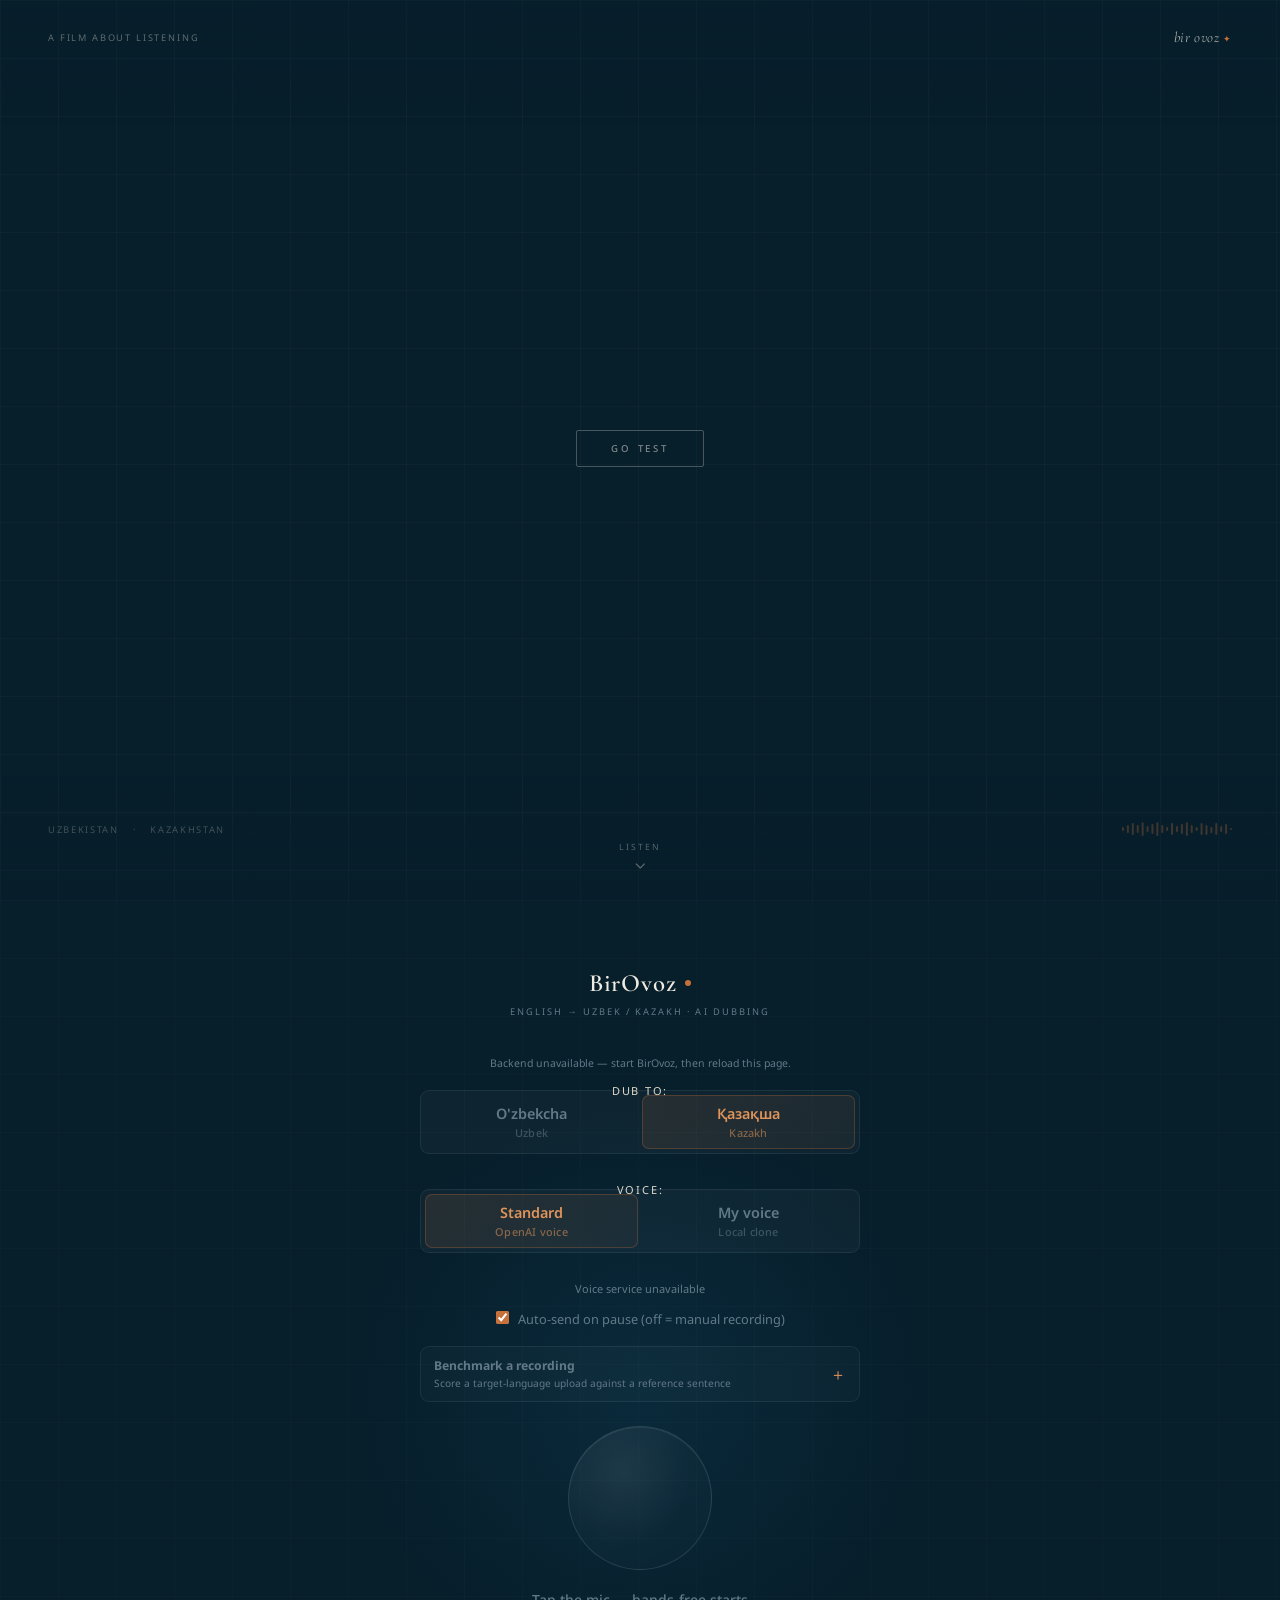
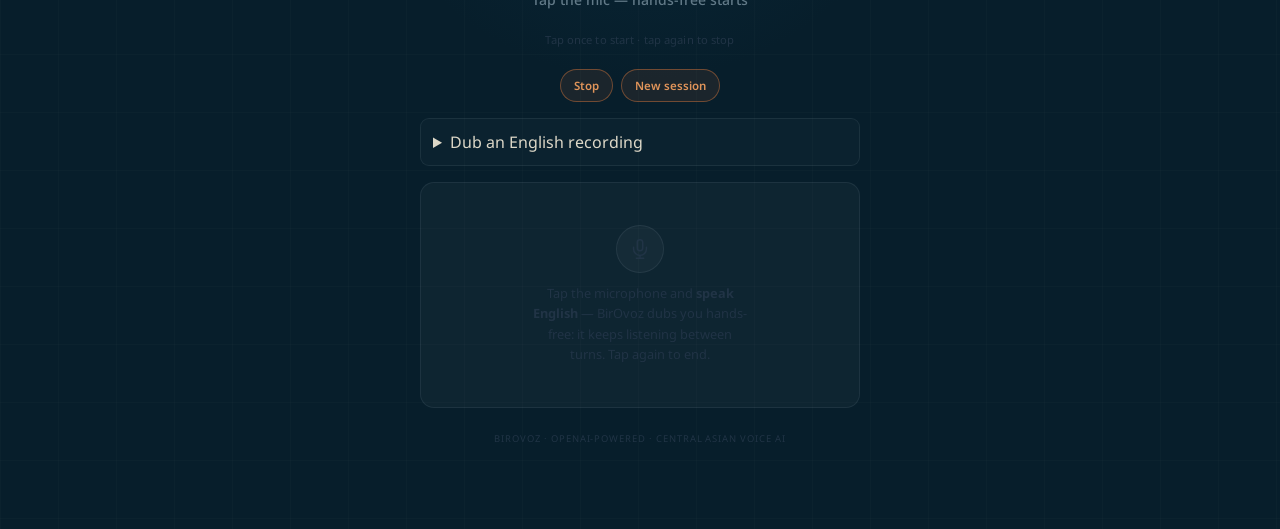
==== product/frontend/index.html @ 07092500 "Discard microphone and recording results after cancellation" ====
<!DOCTYPE html>
<html lang="en">
<head>
<meta charset="UTF-8">
<meta name="viewport" content="width=device-width,initial-scale=1.0">
<title>BirOvoz — Every Story, In Your Own Language</title>
<link rel="preconnect" href="https://fonts.googleapis.com">
<link rel="preconnect" href="https://fonts.gstatic.com" crossorigin>
<link href="https://fonts.googleapis.com/css2?family=Cormorant+Garamond:ital,wght@0,300;0,400;0,600;0,700;1,300;1,400&family=Noto+Sans:wght@400;500;600&display=swap" rel="stylesheet">
<style>
*,*::before,*::after{box-sizing:border-box;margin:0;padding:0}
html{scroll-behavior:smooth}

:root{
  --teal:        #0c3347;
  --teal-dark:   #071e2b;
  --cream:       #f0ebe0;
  --amber:       #c8703a;
  --amber-lite:  #e0945a;
  --sage:        #4aaf82;
  --steel:       #2a7da8;

  --bg:            #071e2b;
  --surface:       rgba(255,255,255,0.03);
  --surface-hover: rgba(255,255,255,0.055);
  --border:        rgba(200,225,235,0.08);
  --border-bright: rgba(200,225,235,0.14);
  --text:          #ddd8c8;
  --text-dim:      #627a88;
  --text-faint:    #213446;

  --r:    14px;
  --r-sm:  9px;
}

body{
  font-family:-apple-system,BlinkMacSystemFont,'SF Pro Text','Segoe UI','Noto Sans',Roboto,sans-serif;
  background:var(--bg);
  color:var(--text);
  overflow-x:hidden;
}

/* ══ HERO ══════════════════════════════════════════════════ */
.hero{
  position:relative;
  height:100svh;
  min-height:580px;
  overflow:hidden;
  background:var(--teal-dark);
  display:flex;
  flex-direction:column;
  transform:translateY(0);
  transition:opacity 0.75s ease, transform 0.9s cubic-bezier(0.76,0,0.24,1);
}
.hero--exit{
  opacity:0;
  transform:translateY(-20px);
  pointer-events:none;
}

/* Video */
.hero-video{
  position:absolute;
  inset:0;
  width:100%;height:100%;
  object-fit:cover;
  object-position:center center;
  opacity:0;
  transform:scale(1);
  transition:opacity 2s ease, transform 1.6s cubic-bezier(0.33,0,0.66,0);
  pointer-events:none;
  will-change:transform,opacity;
}
.hero-video.loaded{opacity:1}
.hero-video.exiting{transform:scale(1.06)}

/* Blueprint grid */
.hero-grid{
  position:absolute;
  inset:0;
  background-image:
    linear-gradient(rgba(255,255,255,0.028) 1px, transparent 1px),
    linear-gradient(90deg,rgba(255,255,255,0.028) 1px, transparent 1px);
  background-size:58px 58px;
  pointer-events:none;
  z-index:1;
}

/* Minimal vignette — barely-there edge darkening, video shows through fully */
.hero-overlay{
  position:absolute;
  inset:0;
  background:
    linear-gradient(to bottom, rgba(7,30,43,0.32) 0%, transparent 14%),
    linear-gradient(to top,    rgba(7,30,43,0.28) 0%, transparent 14%);
  z-index:1;
  pointer-events:none;
}

/* Content */
.hero-content{
  position:relative;
  z-index:2;
  height:100%;
  display:flex;
  flex-direction:column;
  padding:0 48px;
}

/* ── Hero nav */
.hero-nav{
  display:flex;
  align-items:center;
  justify-content:space-between;
  padding:28px 0;
  flex-shrink:0;
}
.hero-nav-label{
  font-size:0.575rem;
  letter-spacing:0.2em;
  text-transform:uppercase;
  color:rgba(240,235,224,0.38);
}
.hero-wordmark{
  font-family:'Cormorant Garamond',Georgia,serif;
  font-weight:400;
  font-style:italic;
  font-size:0.92rem;
  letter-spacing:0.04em;
  color:rgba(240,235,224,0.7);
  display:flex;
  align-items:baseline;
  gap:4px;
}
.hero-wordmark .star{
  font-style:normal;
  font-size:0.55rem;
  color:var(--amber);
  vertical-align:super;
}


/* ── Hero foot */
.hero-foot{
  flex-shrink:0;
  display:flex;
  align-items:flex-end;
  justify-content:space-between;
  padding-bottom:64px;
}
.hero-langs{
  display:flex;
  gap:14px;
  align-items:center;
}
.hero-lang{
  font-size:0.58rem;
  letter-spacing:0.18em;
  text-transform:uppercase;
  color:rgba(240,235,224,0.25);
}
.hero-wave{
  color:rgba(200,112,58,0.3);
}
.hero-wave svg{
  width:110px;height:14px;
  fill:currentColor;
  display:block;
}

/* ── GO TEST */
.hero-center{
  flex:1;
  display:flex;
  align-items:center;
  justify-content:center;
}
.go-test{
  padding:11px 34px;
  border:1px solid rgba(240,235,224,0.28);
  border-radius:2px;
  background:transparent;
  color:rgba(240,235,224,0.52);
  font-family:inherit;
  font-size:0.6rem;
  font-weight:500;
  letter-spacing:0.3em;
  text-transform:uppercase;
  cursor:pointer;
  transform:translateY(0);
  transition:border-color 0.4s ease, color 0.4s ease, transform 0.5s cubic-bezier(0.22,1,0.36,1);
  position:relative;z-index:2;
}
.go-test:hover{
  border-color:rgba(240,235,224,0.58);
  color:rgba(240,235,224,0.88);
  transform:translateY(-3px);
}
.go-test:active{
  border-color:rgba(200,112,58,0.5);
  color:var(--amber-lite);
  transform:translateY(-1px);
}

/* ── Scroll cue */
.scroll-cue{
  position:absolute;
  bottom:26px;left:50%;
  transform:translateX(-50%);
  z-index:2;
  display:flex;
  flex-direction:column;
  align-items:center;
  gap:5px;
  cursor:pointer;
  opacity:0.35;
  transition:opacity 0.2s;
  border:none;background:transparent;
  color:var(--cream);
  font-family:inherit;
}
.scroll-cue:hover{opacity:0.7}
.scroll-cue span{
  font-size:0.54rem;
  letter-spacing:0.22em;
  text-transform:uppercase;
}
.scroll-cue svg{
  width:16px;height:16px;
  stroke:currentColor;fill:none;
  stroke-width:1.8;stroke-linecap:round;stroke-linejoin:round;
  animation:cue-bounce 2.2s ease-in-out infinite;
}
@keyframes cue-bounce{
  0%,100%{transform:translateY(0)}
  50%{transform:translateY(5px)}
}

/* ── Hero entrance animations */
.hero-nav,
.hero-center,
.hero-foot{
  animation:hero-rise 1s cubic-bezier(0.22,1,0.36,1) both;
}
.hero-nav{    animation-delay:0.05s}
.hero-center{ animation-delay:0.35s}
.hero-foot{   animation-delay:0.55s}
@keyframes hero-rise{
  from{opacity:0;transform:translateY(20px)}
  to{opacity:1;transform:translateY(0)}
}

@media(prefers-reduced-motion:reduce){
  .hero-video{transition:none}
  .hero{transition:none}
  .hero-nav,.hero-center,.hero-foot{animation:none}
  .scroll-cue svg{animation:none}
}

/* ══ APP SECTION ════════════════════════════════════════════ */
.app-section{
  background:var(--bg);
  min-height:100svh;
  display:flex;
  flex-direction:column;
  align-items:center;
  padding:68px 16px 84px;
  position:relative;
  overflow:hidden;
}
/* Subtle ambient glow */
.app-section::before{
  content:'';
  position:absolute;
  top:40%;left:50%;
  transform:translate(-50%,-50%);
  width:600px;height:600px;
  background:radial-gradient(circle,rgba(12,51,71,0.55) 0%,transparent 68%);
  pointer-events:none;
}

.app-inner{
  width:100%;max-width:440px;
  position:relative;z-index:1;
}

/* ── App brand mark */
.app-brand{
  text-align:center;
  margin-bottom:38px;
}
.app-wordmark{
  font-family:'Cormorant Garamond',Georgia,serif;
  font-weight:600;
  font-size:1.55rem;
  letter-spacing:0.04em;
  color:var(--cream);
  display:inline-flex;
  align-items:center;
  gap:8px;
}
.amber-dot{
  width:6px;height:6px;
  border-radius:50%;
  background:var(--amber);
  flex-shrink:0;
  margin-bottom:1px;
}
.app-tagline{
  display:block;
  font-size:0.58rem;
  letter-spacing:0.22em;
  text-transform:uppercase;
  color:var(--text-dim);
  margin-top:7px;
}

/* ── Lang selector */
.lang-row{
  display:flex;
  gap:4px;
  margin-bottom:28px;
  background:var(--surface);
  border:1px solid var(--border);
  border-radius:var(--r-sm);
  padding:4px;
}
.lang-btn{
  flex:1;
  padding:9px 10px;
  border-radius:7px;
  border:none;
  background:transparent;
  color:var(--text-dim);
  font-size:0.875rem;
  font-weight:500;
  cursor:pointer;
  transition:all 0.18s ease;
  display:flex;flex-direction:column;
  align-items:center;gap:2px;
  font-family:inherit;
}
.lang-btn:hover{color:var(--text);background:var(--surface-hover)}
.lang-btn.active{
  background:linear-gradient(135deg,rgba(200,112,58,0.13),rgba(200,112,58,0.06));
  color:var(--amber-lite);
  box-shadow:inset 0 0 0 1px rgba(200,112,58,0.28);
}
.lang-native{font-weight:600;font-size:0.9rem}
.lang-en{font-size:0.68rem;opacity:0.55;letter-spacing:0.02em}

/* ── Mic stage */
.mic-stage{
  display:flex;
  flex-direction:column;
  align-items:center;
  padding:24px 0 22px;
  position:relative;
}
.halo{
  position:absolute;
  top:50%;left:50%;
  transform:translate(-50%,-50%);
  border-radius:50%;
  pointer-events:none;
}
.halo-1{
  width:192px;height:192px;
  border:1px solid var(--border);
  opacity:0;transition:opacity 0.4s;
}
.halo-2{
  width:222px;height:222px;
  border:1px dashed rgba(200,112,58,0.14);
  opacity:0;transition:opacity 0.4s 0.1s;
}
.mic-stage.active .halo-1{opacity:1}
.mic-stage.active .halo-2{opacity:0.5}

.progress-ring{
  position:absolute;
  width:168px;height:168px;
  border-radius:50%;
  pointer-events:none;
  opacity:0;transition:opacity 0.3s;
}
/* Recording → amber */
.progress-ring.show-red{
  border:2px solid transparent;
  border-top-color:var(--amber);
  border-right-color:rgba(200,112,58,0.3);
  animation:ring-spin 2s linear infinite;
  opacity:1;
}
/* Processing → steel blue */
.progress-ring.show-blue{
  border:2px solid transparent;
  border-top-color:var(--steel);
  border-right-color:rgba(42,125,168,0.3);
  animation:ring-spin 0.9s linear infinite;
  opacity:1;
}
/* Speaking → sage */
.progress-ring.show-green{
  border:2px solid transparent;
  border-top-color:var(--sage);
  border-right-color:rgba(74,175,130,0.3);
  animation:ring-breathe 2s ease-in-out infinite;
  opacity:1;
}
@keyframes ring-spin{to{transform:rotate(360deg)}}
@keyframes ring-breathe{
  0%,100%{transform:rotate(0deg) scale(1)}
  50%{transform:rotate(180deg) scale(1.04)}
}

.mic-btn{
  width:144px;height:144px;
  border-radius:50%;
  border:1.5px solid var(--border-bright);
  background:
    radial-gradient(ellipse at 38% 32%,rgba(255,255,255,0.06) 0%,transparent 55%),
    linear-gradient(145deg,rgba(255,255,255,0.035) 0%,rgba(255,255,255,0.008) 100%);
  cursor:pointer;
  display:flex;align-items:center;justify-content:center;
  position:relative;
  transition:border-color 0.25s,background 0.25s,transform 0.15s,box-shadow 0.25s;
  overflow:hidden;
}
.mic-btn::after{
  content:'';
  position:absolute;inset:0;
  border-radius:50%;
  box-shadow:inset 0 1px 0 rgba(255,255,255,0.07);
  pointer-events:none;
}
.mic-btn:hover{
  border-color:rgba(200,112,58,0.38);
  box-shadow:0 0 32px rgba(200,112,58,0.11);
  transform:scale(1.025);
}
.mic-btn:active{transform:scale(0.97)}
.mic-btn:disabled{cursor:not-allowed;transform:none !important}

.mic-btn.recording{
  border-color:rgba(200,112,58,0.52);
  background:
    radial-gradient(ellipse at 38% 32%,rgba(200,112,58,0.1) 0%,transparent 55%),
    linear-gradient(145deg,rgba(200,112,58,0.08) 0%,rgba(200,112,58,0.03) 100%);
  box-shadow:0 0 36px rgba(200,112,58,0.2);
}
.mic-btn.processing{
  border-color:rgba(42,125,168,0.42);
  background:
    radial-gradient(ellipse at 38% 32%,rgba(42,125,168,0.1) 0%,transparent 55%),
    linear-gradient(145deg,rgba(42,125,168,0.08) 0%,rgba(42,125,168,0.03) 100%);
  box-shadow:0 0 32px rgba(42,125,168,0.15);
}
.mic-btn.speaking{
  border-color:rgba(74,175,130,0.42);
  background:
    radial-gradient(ellipse at 38% 32%,rgba(74,175,130,0.1) 0%,transparent 55%),
    linear-gradient(145deg,rgba(74,175,130,0.08) 0%,rgba(74,175,130,0.03) 100%);
  box-shadow:0 0 32px rgba(74,175,130,0.18);
}
.mic-btn.error-state{
  border-color:rgba(224,80,112,0.4);
}

.waveform-canvas{
  position:absolute;inset:0;
  border-radius:50%;
  opacity:0;transition:opacity 0.4s;
}
.mic-btn.recording .waveform-canvas{opacity:1}

.mic-icon{
  width:40px;height:40px;
  color:var(--text-dim);
  display:flex;align-items:center;justify-content:center;
  position:relative;z-index:1;
  transition:color 0.2s;
}
.mic-icon svg{width:100%;height:100%;overflow:visible}
.mic-btn.recording  .mic-icon{color:var(--amber)}
.mic-btn.processing .mic-icon{color:var(--steel);animation:icon-spin 1s linear infinite;transform-origin:center}
.mic-btn.speaking   .mic-icon{color:var(--sage)}
.mic-btn.error-state .mic-icon{color:#e05070}
@keyframes icon-spin{to{transform:rotate(360deg)}}

/* ── Status */
.status-area{
  text-align:center;
  margin-top:20px;
  min-height:50px;
  display:flex;
  flex-direction:column;
  align-items:center;
  gap:4px;
}
.status-main{
  font-size:0.875rem;font-weight:500;
  color:var(--text-dim);transition:color 0.25s;
}
.status-main.red  {color:var(--amber)}
.status-main.blue {color:var(--steel)}
.status-main.green{color:var(--sage)}
.status-timer{
  font-size:0.8rem;font-weight:600;
  color:var(--amber);
  font-variant-numeric:tabular-nums;
  letter-spacing:0.02em;
  height:1.2em;opacity:0;transition:opacity 0.2s;
}
.status-timer.show{opacity:1}
.status-hint{
  font-size:0.7rem;color:var(--text-faint);letter-spacing:0.01em;
}
.capture-mode{display:block;text-align:center;font-size:0.8rem;color:var(--text-dim);margin-top:14px}
.capture-mode input{accent-color:var(--amber);margin-right:6px}
.send-recording{margin-top:10px;padding:9px 18px;border:1px solid var(--amber);border-radius:20px;background:var(--surface);color:var(--amber-lite);font:inherit;font-size:0.8rem;cursor:pointer}
.send-recording[hidden]{display:none}

/* ── Chat */
.chat-card{
  background:var(--surface);
  border:1px solid var(--border);
  border-radius:var(--r);
  overflow:hidden;
}
.chat-inner{
  padding:14px;
  display:flex;flex-direction:column;gap:10px;
  max-height:380px;min-height:100px;
  overflow-y:auto;scroll-behavior:smooth;
}
.chat-inner::-webkit-scrollbar{width:3px}
.chat-inner::-webkit-scrollbar-track{background:transparent}
.chat-inner::-webkit-scrollbar-thumb{background:var(--border-bright);border-radius:3px}

.chat-empty{
  padding:28px 16px;
  display:flex;flex-direction:column;align-items:center;gap:10px;
  text-align:center;color:var(--text-faint);
}
.chat-empty-icon{
  width:48px;height:48px;
  border-radius:50%;
  border:1px solid var(--border);
  background:var(--surface);
  display:flex;align-items:center;justify-content:center;
}
.chat-empty-icon svg{
  width:22px;height:22px;
  stroke:var(--text-faint);fill:none;
  stroke-width:1.6;stroke-linecap:round;stroke-linejoin:round;
}
.chat-empty p{font-size:0.8rem;line-height:1.6;max-width:220px}

.msg{
  display:flex;gap:8px;
  animation:slide-up 0.28s cubic-bezier(0.22,1,0.36,1);
}
@keyframes slide-up{from{opacity:0;transform:translateY(12px)}to{opacity:1;transform:translateY(0)}}
.msg.user{flex-direction:row-reverse}

.msg-av{
  width:26px;height:26px;
  border-radius:50%;flex-shrink:0;margin-top:3px;
  display:flex;align-items:center;justify-content:center;
}
.msg.user .msg-av{background:linear-gradient(145deg,var(--amber),#7a3f1a)}
.msg.ai   .msg-av{
  background:linear-gradient(145deg,rgba(200,112,58,0.12),rgba(42,125,168,0.1));
  border:1px solid var(--border-bright);
}
.msg-av svg{
  width:13px;height:13px;
  stroke:rgba(255,255,255,0.8);fill:none;
  stroke-width:1.8;stroke-linecap:round;stroke-linejoin:round;
}
.msg-body{max-width:calc(100% - 56px)}
.msg-meta{display:flex;align-items:baseline;gap:6px;margin-bottom:4px}
.msg.user .msg-meta{justify-content:flex-end}
.msg-role{font-size:0.62rem;font-weight:700;text-transform:uppercase;letter-spacing:0.07em;color:var(--text-faint)}
.msg-turn{font-size:0.6rem;color:var(--text-faint);opacity:0.6}
.msg-text{
  padding:9px 12px;border-radius:13px;
  font-size:0.86rem;line-height:1.55;word-break:break-word;
}
.msg.user .msg-text{
  background:linear-gradient(135deg,rgba(200,112,58,0.18),rgba(200,112,58,0.09));
  border:1px solid rgba(200,112,58,0.28);
  border-top-right-radius:4px;color:var(--text);
}
.msg.ai .msg-text{
  background:rgba(255,255,255,0.03);
  border:1px solid var(--border);
  border-top-left-radius:4px;color:var(--text);
}

.play-again{
  display:inline-flex;align-items:center;gap:5px;
  margin-top:6px;padding:4px 10px;
  border-radius:20px;border:1px solid var(--border);
  background:transparent;color:var(--text-dim);
  font-size:0.7rem;font-weight:500;cursor:pointer;
  transition:all 0.15s;font-family:inherit;
}
.play-again:hover{border-color:var(--sage);color:var(--sage)}
.play-again.playing{border-color:var(--sage);color:var(--sage);background:rgba(74,175,130,0.1)}
.play-again svg{width:11px;height:11px;fill:currentColor;flex-shrink:0}

/* ── Error */
.error-card{
  display:none;
  margin-top:12px;padding:12px 14px;
  background:rgba(224,80,112,0.08);
  border:1px solid rgba(224,80,112,0.22);
  border-radius:var(--r-sm);
  animation:slide-up 0.2s ease-out;
}
.error-card.show{display:block}
.error-msg{font-size:0.8rem;color:#fca5a5;line-height:1.5}
.error-actions{display:flex;gap:8px;margin-top:8px}
.error-btn{
  padding:4px 12px;border-radius:20px;
  border:1px solid rgba(224,80,112,0.35);
  background:transparent;color:#fca5a5;
  font-size:0.72rem;font-weight:500;cursor:pointer;
  transition:background 0.15s;font-family:inherit;
}
.error-btn:hover{background:rgba(224,80,112,0.12)}

/* ── App footer */
.app-foot{
  margin-top:24px;
  text-align:center;
  font-size:0.59rem;
  color:var(--text-faint);
  letter-spacing:0.1em;
  text-transform:uppercase;
}

/* ── App blueprint grid (visual continuity with hero) */
.app-section::after{
  content:'';
  position:absolute;
  inset:0;
  background-image:
    linear-gradient(rgba(255,255,255,0.014) 1px, transparent 1px),
    linear-gradient(90deg,rgba(255,255,255,0.014) 1px, transparent 1px);
  background-size:58px 58px;
  pointer-events:none;
  z-index:0;
}

/* ── App reveal stagger (JS-driven, CSS transition handles easing) */
.app-reveal{
  will-change:opacity,transform;
}

/* ── View Transitions API — scene change animation */
::view-transition-old(root){
  animation:700ms cubic-bezier(0.76,0,0.24,1) both vt-scene-exit;
}
::view-transition-new(root){
  animation:800ms cubic-bezier(0.22,1,0.36,1) 60ms both vt-scene-enter;
}
@keyframes vt-scene-exit{
  to{opacity:0;transform:translateY(-2vh) scale(0.99)}
}
@keyframes vt-scene-enter{
  from{opacity:0;transform:translateY(2.5vh)}
}
@media(prefers-reduced-motion:reduce){
  ::view-transition-old(root),
  ::view-transition-new(root){animation:none}
}

/* ── hero--hidden (after View Transition completes) */
.hero--hidden{
  display:none;
}

/* ══ RESPONSIVE ════════════════════════════════════════════ */
@media(max-width:640px){
  .hero-content{padding:0 24px}
  .hero-nav{padding:20px 0}
  .hero-foot{padding-bottom:72px}
}
@media(max-width:480px){
  .mic-btn{width:128px;height:128px}
  .halo-1{width:172px;height:172px}
  .halo-2{width:198px;height:198px}
  .progress-ring{width:150px;height:150px}
  .chat-inner{max-height:320px}
  .app-section{padding:52px 16px 72px}
}
/* VC1: voice provider chips reuse .lang-btn; only the disabled state is new */
.lang-btn:disabled{opacity:.35;cursor:not-allowed}
.lang-btn:disabled:hover{color:var(--text-dim);background:transparent}

/* ══ CP3: turn result card ═════════════════════════════════ */
.result-card{
  margin-top:8px;
  border:1px solid var(--border);
  background:rgba(255,255,255,0.02);
  border-radius:var(--r-sm);
}
.rc-head{
  display:flex;align-items:center;justify-content:space-between;gap:8px;
  padding:6px 10px;border-bottom:1px solid var(--border);
}
.rc-title{font-size:0.6rem;font-weight:700;text-transform:uppercase;letter-spacing:0.07em;color:var(--text-faint)}
.rc-badge{
  font-size:0.6rem;font-weight:600;letter-spacing:0.03em;
  padding:2px 8px;border-radius:20px;white-space:nowrap;
  color:var(--text-dim);border:1px solid var(--border);
}
.rc-badge.ok{color:var(--sage);border-color:rgba(74,175,130,0.45);background:rgba(74,175,130,0.08)}
.rc-badge.mock{color:var(--amber-lite);border-color:rgba(200,112,58,0.4);background:rgba(200,112,58,0.08)}
.rc-compare{display:grid;grid-template-columns:1fr 1fr;gap:6px;padding:7px 7px 0}
.rc-copy{min-width:0;padding:6px 8px;border:1px solid var(--border);border-radius:6px;background:rgba(255,255,255,0.018)}
.rc-copy-k{display:block;margin-bottom:3px;font-size:0.56rem;font-weight:700;text-transform:uppercase;letter-spacing:0.07em;color:var(--text-dim)}
.rc-copy-v{font-size:0.73rem;line-height:1.4;color:var(--text);word-break:break-word;white-space:pre-wrap}
.rc-grid{display:grid;grid-template-columns:repeat(3,minmax(0,1fr));gap:5px;padding:7px}
.rc-tile{background:rgba(255,255,255,0.025);border:1px solid var(--border);border-radius:6px;padding:5px 8px 6px;min-width:0}
.rc-k{font-size:0.56rem;font-weight:700;text-transform:uppercase;letter-spacing:0.07em;color:var(--text-dim);margin-bottom:1px}
.rc-v{font-size:0.92rem;font-weight:600;font-variant-numeric:tabular-nums;color:var(--text);line-height:1.2}
.rc-v.dim{color:var(--text-dim);font-weight:400}
.rc-v.hi{color:var(--sage)}
.rc-u{font-size:0.62rem;font-weight:500;color:var(--text-dim);margin-left:1px}
.rc-provider{padding:0 8px 7px;font-size:0.62rem;color:var(--text-dim);line-height:1.4}
@media (max-width:480px){
  .rc-grid{grid-template-columns:repeat(2,minmax(0,1fr))}
  .rc-compare{grid-template-columns:1fr}
}

/* ══ CP4: prompted benchmark + frozen leaderboard ══════════ */
.benchmark-shell{margin-top:18px}
.benchmark-launch{
  width:100%;display:flex;align-items:center;justify-content:space-between;gap:10px;
  padding:10px 13px;border:1px solid var(--border);border-radius:var(--r-sm);
  background:rgba(255,255,255,0.02);color:var(--text-dim);font:inherit;font-size:0.76rem;
  cursor:pointer;transition:border-color .18s,color .18s,background .18s;text-align:left;
}
.benchmark-launch:hover,.benchmark-launch[aria-expanded="true"]{border-color:rgba(200,112,58,.4);color:var(--amber-lite);background:rgba(200,112,58,.05)}
.benchmark-launch-icon{font-size:1rem;line-height:1;color:var(--amber-lite)}
.benchmark-panel{margin-top:8px;padding:12px;border:1px solid var(--border);border-radius:var(--r-sm);background:rgba(255,255,255,.018)}
.benchmark-panel[hidden]{display:none}
.benchmark-kicker{font-size:.58rem;letter-spacing:.15em;text-transform:uppercase;color:var(--amber-lite)}
.benchmark-copy{margin-top:5px;font-size:.72rem;line-height:1.5;color:var(--text-dim)}
.benchmark-label{display:block;margin:12px 0 5px;font-size:.62rem;font-weight:600;letter-spacing:.04em;color:var(--text-dim)}
.benchmark-select,.benchmark-file{width:100%;min-height:36px;padding:8px;border:1px solid var(--border-bright);border-radius:6px;background:var(--teal-dark);color:var(--text);font:inherit;font-size:.76rem}
.benchmark-file{padding:7px;font-size:.7rem}
.benchmark-select:focus,.benchmark-file:focus{outline:1px solid var(--amber)}
.benchmark-prompt{min-height:2.8em;margin-top:6px;padding:7px 8px;border-left:2px solid var(--amber);font-size:.78rem;line-height:1.45;color:var(--text)}
.benchmark-meta{font-size:.63rem;color:var(--text-dim);margin-top:4px}
.benchmark-actions{display:flex;align-items:center;gap:8px;margin-top:12px}
.benchmark-run,.leaderboard-load{padding:8px 13px;border:1px solid rgba(200,112,58,.5);border-radius:20px;background:rgba(200,112,58,.1);color:var(--amber-lite);font:inherit;font-size:.72rem;font-weight:600;cursor:pointer}
.benchmark-run:hover,.leaderboard-load:hover{background:rgba(200,112,58,.18)}
.benchmark-run:disabled,.leaderboard-load:disabled{opacity:.45;cursor:not-allowed}
.benchmark-status{font-size:.66rem;color:var(--text-dim);line-height:1.4}
.benchmark-result{margin-top:12px}
.benchmark-result[hidden]{display:none}
.benchmark-result-title{font-size:.62rem;font-weight:700;text-transform:uppercase;letter-spacing:.08em;color:var(--text-dim);margin-bottom:5px}
.benchmark-provider{margin:7px 1px;color:var(--text-dim);font-size:.7rem;line-height:1.45}
.benchmark-result audio{width:100%;height:34px;margin-top:5px}
.leaderboard{margin-top:18px;padding-top:13px;border-top:1px solid var(--border)}
.leaderboard-head{display:flex;align-items:center;justify-content:space-between;gap:8px}
.leaderboard-title{font-size:.62rem;font-weight:700;text-transform:uppercase;letter-spacing:.08em;color:var(--text-dim)}
.leaderboard-table-wrap{margin-top:8px;overflow-x:auto;border:1px solid var(--border);border-radius:6px}
.leaderboard-table{width:100%;border-collapse:collapse;font-size:.63rem;white-space:nowrap}
.leaderboard-table th,.leaderboard-table td{padding:7px 8px;border-bottom:1px solid var(--border);text-align:left}
.leaderboard-table th{font-size:.56rem;letter-spacing:.06em;text-transform:uppercase;color:var(--text-dim);font-weight:600;background:rgba(255,255,255,.025)}
.leaderboard-table td{color:var(--text)}
.leaderboard-table tr:last-child td{border-bottom:0}
.leaderboard-table td.metric{font-variant-numeric:tabular-nums;color:var(--amber-lite)}
.leaderboard-status{margin-top:6px;font-size:.63rem;color:var(--text-dim)}
</style>
</head>
<body>

<!-- ══════════════ HERO ══════════════════════════════════════ -->
<section class="hero" id="hero" aria-label="BirOvoz introduction">

  <video class="hero-video" autoplay muted loop playsinline preload="auto"
    aria-hidden="true" oncanplaythrough="this.classList.add('loaded')">
    <source src="hero.mp4" type="video/mp4">
  </video>

  <div class="hero-grid" aria-hidden="true"></div>
  <div class="hero-overlay" aria-hidden="true"></div>

  <div class="hero-content">

    <nav class="hero-nav">
      <span class="hero-nav-label">A film about listening</span>
      <span class="hero-wordmark">bir ovoz <span class="star">✦</span></span>
    </nav>

    <div class="hero-center">
      <button class="go-test" onclick="enterProduct()" aria-label="Enter BirOvoz voice interface">Go Test</button>
    </div>

    <div class="hero-foot" aria-hidden="true">
      <div class="hero-langs">
        <span class="hero-lang">Uzbekistan</span>
        <span class="hero-lang">&middot;</span>
        <span class="hero-lang">Kazakhstan</span>
      </div>
      <div class="hero-wave">
        <svg viewBox="0 0 112 14" fill="currentColor" xmlns="http://www.w3.org/2000/svg">
          <rect x="0"   y="5"  width="2" height="4"  rx="1"/>
          <rect x="5"   y="3"  width="2" height="8"  rx="1"/>
          <rect x="10"  y="1"  width="2" height="12" rx="1"/>
          <rect x="15"  y="3"  width="2" height="8"  rx="1"/>
          <rect x="20"  y="0"  width="2" height="14" rx="1"/>
          <rect x="25"  y="4"  width="2" height="6"  rx="1"/>
          <rect x="30"  y="2"  width="2" height="10" rx="1"/>
          <rect x="35"  y="0"  width="2" height="14" rx="1"/>
          <rect x="40"  y="3"  width="2" height="8"  rx="1"/>
          <rect x="45"  y="5"  width="2" height="4"  rx="1"/>
          <rect x="50"  y="1"  width="2" height="12" rx="1"/>
          <rect x="55"  y="4"  width="2" height="6"  rx="1"/>
          <rect x="60"  y="2"  width="2" height="10" rx="1"/>
          <rect x="65"  y="0"  width="2" height="14" rx="1"/>
          <rect x="70"  y="3"  width="2" height="8"  rx="1"/>
          <rect x="75"  y="5"  width="2" height="4"  rx="1"/>
          <rect x="80"  y="1"  width="2" height="12" rx="1"/>
          <rect x="85"  y="3"  width="2" height="10" rx="1"/>
          <rect x="90"  y="5"  width="2" height="6"  rx="1"/>
          <rect x="95"  y="1"  width="2" height="12" rx="1"/>
          <rect x="100" y="4"  width="2" height="6"  rx="1"/>
          <rect x="105" y="2"  width="2" height="10" rx="1"/>
          <rect x="110" y="6"  width="2" height="2"  rx="1"/>
        </svg>
      </div>
    </div>

  </div>

  <button class="scroll-cue" onclick="enterProduct()" aria-label="Enter BirOvoz voice interface">
    <span>Listen</span>
    <svg viewBox="0 0 24 24"><polyline points="6 9 12 15 18 9"/></svg>
  </button>

</section>

<!-- ══════════════ APP ════════════════════════════════════════ -->
<section class="app-section" id="app">
  <div class="app-inner">

    <!-- Brand -->
    <div class="app-brand app-reveal">
      <div class="app-wordmark">
        BirOvoz <span class="amber-dot"></span>
      </div>
      <span class="app-tagline">English &rarr; Uzbek / Kazakh &middot; AI Dubbing</span>
    </div>

    <div class="benchmark-status app-reveal" id="serviceStatus" role="status" aria-live="polite" style="text-align:center;margin-bottom:12px">Checking backend…</div>

    <!-- Dub target selector -->
    <div class="app-reveal" aria-hidden="true"
         style="text-align:center;margin:0 0 -8px;font-size:11px;letter-spacing:.16em;text-transform:uppercase;opacity:.55;">Dub&nbsp;to:</div>
    <div class="lang-row app-reveal" role="group" aria-label="Dub to">
      <button class="lang-btn" data-lang="uz" onclick="setLang('uz')">
        <span class="lang-native">O'zbekcha</span>
        <span class="lang-en">Uzbek</span>
      </button>
      <button class="lang-btn active" data-lang="kk" onclick="setLang('kk')">
        <span class="lang-native">Қазақша</span>
        <span class="lang-en">Kazakh</span>
      </button>
    </div>

    <!-- VC1: voice provider selector -->
    <div class="app-reveal" aria-hidden="true"
         style="text-align:center;margin:14px 0 -8px;font-size:11px;letter-spacing:.16em;text-transform:uppercase;opacity:.55;">Voice:</div>
    <div class="lang-row app-reveal" role="group" aria-label="Voice provider">
      <button class="lang-btn active" id="voiceBtnOpenai" data-voice="openai" onclick="setVoiceProvider('openai')">
        <span class="lang-native">Standard</span>
        <span class="lang-en">OpenAI voice</span>
      </button>
      <!-- CP5: "My voice" routes to local-clone (Sayro + Seed-VC) when configured,
           else falls through to ElevenLabs if that is configured. The button
           id stays voiceBtnEleven for backward compat with existing JS; the
           provider actually switched to is decided by refreshVoiceStatus()
           using server truth. -->
      <button class="lang-btn" id="voiceBtnEleven" data-voice="local-clone" onclick="setVoiceProvider('local-clone')">
        <span class="lang-native">My voice</span>
        <span class="lang-en" id="voiceBtnMyVoiceSub">Local clone</span>
      </button>
    </div>
    <div class="app-reveal" id="voiceStatus" style="text-align:center;font-size:11px;color:var(--text-dim);margin:8px 0 2px;min-height:14px;">Voice service&hellip;</div>

    <label class="capture-mode app-reveal">
      <input type="checkbox" id="autoSendInput" checked>
      Auto-send on pause (off = manual recording)
    </label>

    <!-- CP4: the live dubbing loop stays the primary demo; benchmark mode is
         deliberately opt-in so a prompt/reference never appears in normal use. -->
    <div class="benchmark-shell app-reveal">
      <button type="button" class="benchmark-launch" id="benchmarkToggle"
              aria-expanded="false" aria-controls="benchmarkPanel" onclick="toggleBenchmark()">
        <span><strong>Benchmark a recording</strong><br><small>Score a target-language upload against a reference sentence</small></span>
        <span class="benchmark-launch-icon" id="benchmarkToggleIcon" aria-hidden="true">＋</span>
      </button>
      <section class="benchmark-panel" id="benchmarkPanel" hidden aria-labelledby="benchmarkToggle">
        <div class="benchmark-kicker">Prompted benchmark</div>
        <p class="benchmark-copy">Choose one frozen research prompt, upload a short recording in the selected language, and BirOvoz will show the transcript, WER/CER, provider, and stage latency.</p>

        <label class="benchmark-label" for="benchmarkPrompt">Reference prompt</label>
        <select class="benchmark-select" id="benchmarkPrompt">
          <option value="">Loading prompts…</option>
        </select>
        <div class="benchmark-prompt" id="benchmarkPromptText">Select a prompt to see the reference sentence.</div>
        <div class="benchmark-meta" id="benchmarkPromptMeta"></div>

        <label class="benchmark-label" for="benchmarkAudio">Recording</label>
        <input class="benchmark-file" id="benchmarkAudio" type="file" accept="audio/*">
        <div class="benchmark-actions">
          <button type="button" class="benchmark-run" id="benchmarkRun" disabled onclick="runBenchmark()">Run benchmark</button>
          <button type="button" class="leaderboard-load" onclick="cancelBenchmark()">Cancel</button>
          <span class="benchmark-status" id="benchmarkStatus" role="status" aria-live="polite"></span>
        </div>
        <div class="benchmark-result" id="benchmarkResult" hidden aria-live="polite"></div>

        <div class="leaderboard">
          <div class="leaderboard-head">
            <span class="leaderboard-title">Frozen benchmark leaderboard</span>
            <button type="button" class="leaderboard-load" id="leaderboardLoad" onclick="loadLeaderboard()">Load</button>
          </div>
          <div class="leaderboard-status" id="leaderboardStatus" role="status" aria-live="polite">Reference results are read-only.</div>
          <div class="leaderboard-table-wrap" id="leaderboardTable" hidden></div>
        </div>
      </section>
    </div>

    <!-- Mic stage -->
    <div class="mic-stage app-reveal" id="micStage">
      <div class="halo halo-1"></div>
      <div class="halo halo-2"></div>
      <div class="progress-ring" id="progressRing"></div>

      <button class="mic-btn" id="micBtn" onclick="toggleMic()" aria-label="Tap to speak">
        <canvas class="waveform-canvas" id="waveCanvas"></canvas>
        <div class="mic-icon" id="micIcon"></div>
      </button>

      <div class="status-area">
        <div class="status-main" id="statusMain">Tap the mic — hands-free starts</div>
        <div class="status-timer" id="statusTimer">0:00</div>
        <div class="status-hint" id="statusHint">Tap once to start &middot; tap again to stop</div>
        <button type="button" class="send-recording" id="sendRecordingBtn" onclick="stopRecording()" hidden>Send recording</button>
      </div>
    </div>

    <div class="benchmark-actions app-reveal" style="justify-content:center;margin:0 0 16px">
      <button type="button" class="leaderboard-load" onclick="stopSession()">Stop</button>
      <button type="button" class="leaderboard-load" onclick="resetSession()">New session</button>
    </div>
    <details class="benchmark-panel app-reveal" style="margin-bottom:16px">
      <summary>Dub an English recording</summary>
      <p class="benchmark-copy">Upload up to 30 seconds / 10 MB instead of using the microphone.</p>
      <input class="benchmark-file" id="dubFile" type="file" accept="audio/*" aria-label="English recording">
      <button type="button" class="benchmark-run" onclick="dubUploadedRecording()">Dub recording</button>
    </details>

    <!-- Chat -->
    <div class="chat-card app-reveal">
      <div class="chat-inner" id="chat">
        <div class="chat-empty" id="chatEmpty">
          <div class="chat-empty-icon">
            <svg viewBox="0 0 24 24">
              <path d="M12 2a3 3 0 0 0-3 3v6a3 3 0 0 0 6 0V5a3 3 0 0 0-3-3z"/>
              <path d="M19 10v2a7 7 0 0 1-14 0v-2"/>
              <line x1="12" y1="19" x2="12" y2="22"/>
              <line x1="8"  y1="22" x2="16" y2="22"/>
            </svg>
          </div>
          <p>Tap the microphone and <strong>speak English</strong> — BirOvoz dubs you hands-free: it keeps listening between turns. Tap again to end.</p>
        </div>
      </div>
    </div>

    <!-- Error -->
    <div class="error-card" id="errorCard">
      <div class="error-msg" id="errorMsg"></div>
      <div class="error-actions">
        <button class="error-btn" onclick="retryLast()">Retry</button>
        <button class="error-btn" onclick="hideError()">Dismiss</button>
      </div>
    </div>

    <div class="app-foot app-reveal">BirOvoz &middot; OpenAI-powered &middot; Central Asian Voice AI</div>

  </div>
</section>

<script>
/* ═══════════════════════════════════════════════════════════
   BirOvoz — Frontend (multi-turn voice pipeline)
   ═══════════════════════════════════════════════════════════ */

// Backend base URL resolution (highest priority first):
// 1. ?api=<base> query param, e.g. ?api=http://192.168.1.5:8000
// 2. window.BIROVOZ_API global (set before load, or via devtools console)
// 3. Same origin ('') when served by the backend itself — works on
//    localhost, LAN, remote hosts and https (no mixed content).
// 4. Same hostname + :8000 when served from a :3000 static server.
// 5. Empty for file:// — serve the frontend through the backend instead of
//    making a browser-side loopback request that cannot work remotely.
function resolveApiBase() {
  var override = null;
  try {
    override = new URLSearchParams(window.location.search).get('api');
  } catch (e) { override = null; }
  if (!override && typeof window.BIROVOZ_API === 'string' && window.BIROVOZ_API) {
    override = window.BIROVOZ_API;
  }
  if (override) return String(override).replace(/\/+$/, '');
  if (window.location.protocol === 'file:') return '';
  if (window.location.port === '3000') {
    return window.location.protocol + '//' + window.location.hostname + ':8000';
  }
  return '';
}
const API_BASE = resolveApiBase();

const STATE = {IDLE:'idle',LISTENING:'listening',RECORDING:'recording',PROCESSING:'processing',SPEAKING:'speaking',ERROR:'error'};
let state = STATE.IDLE;
let language = 'kk';
function newConversationId() {
  try {
    if (window.crypto && typeof window.crypto.randomUUID === 'function') {
      return window.crypto.randomUUID();
    }
  } catch (e) { /* fall through to Math.random fallback */ }
  // Fallback for insecure contexts (plain http on LAN, old browsers):
  // not crypto-grade, but unique enough for a demo session id.
  return 'xxxxxxxx-xxxx-4xxx-yxxx-xxxxxxxxxxxx'.replace(/[xy]/g, function (c) {
    var r = Math.random() * 16 | 0;
    return (c === 'x' ? r : (r & 0x3 | 0x8)).toString(16);
  });
}
let conversationId = newConversationId();
let mediaRecorder = null;
let audioChunks = [];
let noSpeechTimeout = false;
let recordingTimer = null;
let recordingSeconds = 0;
let currentAudio = null;
let currentAudioUrl = null;
let turnAudio = []; // base64 TTS audio per AI turn (by index, never inlined in DOM)
/* DUB3: sequential playback queue over per-sentence audio parts. */
let dubQueue = {parts: [], idx: 0, btn: null, active: false};
/* DUB4: continuous hands-free session state. */
let continuous = false;      // session loop: keep re-arming the mic each turn
let silentRunMs = 0;         // accumulated armed-silence in the current gap
let processingInFlight = false;  // at most one /api/turn request at a time
let restartPending = false;  // silence-cycle: re-arm on recorder stop
let lastFormData = null;
let turnNumber = 0;
/* DUB2: in-flight NDJSON stream control (aborted by barge-in / session end). */
let streamCtrl = null;

// Web Audio for waveform
let audioCtx = null;
let analyser = null;
let waveAnimId = null;
let sourceNode = null;

const $ = s => document.querySelector(s);
const micBtn     = $('#micBtn');
const micIcon    = $('#micIcon');
const statusMain = $('#statusMain');
const statusTimer= $('#statusTimer');
const statusHint = $('#statusHint');
const chatEl     = $('#chat');
const chatEmpty  = $('#chatEmpty');
const errorCard  = $('#errorCard');
const errorMsg   = $('#errorMsg');
const progressRing = $('#progressRing');
const micStage   = $('#micStage');
const canvas     = $('#waveCanvas');
const autoSendInput = $('#autoSendInput');
const sendRecordingBtn = $('#sendRecordingBtn');
const benchmarkToggle = $('#benchmarkToggle');
const benchmarkPanel = $('#benchmarkPanel');
const benchmarkToggleIcon = $('#benchmarkToggleIcon');
const benchmarkPrompt = $('#benchmarkPrompt');
const benchmarkPromptText = $('#benchmarkPromptText');
const benchmarkPromptMeta = $('#benchmarkPromptMeta');
const benchmarkAudio = $('#benchmarkAudio');
const benchmarkRunBtn = $('#benchmarkRun');
const benchmarkStatus = $('#benchmarkStatus');
const benchmarkResult = $('#benchmarkResult');
const leaderboardLoadBtn = $('#leaderboardLoad');
const leaderboardStatus = $('#leaderboardStatus');
const leaderboardTable = $('#leaderboardTable');
let benchmarkPromptCache = {};
let benchmarkAudioUrl = null;
let benchmarkPromptVersion = 0;
let benchmarkRunVersion = 0;
let benchmarkBusy = false;
let benchmarkController = null;
let benchmarkLastResult = null;
let leaderboardLoaded = false;

/* == VAD-CORE-START == */
/* Pure, DOM-free VAD + HUD logic. Extracted verbatim by
   tests/test_frontend_dub4.py and driven under node with scripted frames.
   Energy signal = mean |byte - 128| over a getByteTimeDomainData buffer
   (0 = digital silence, ~125 = full scale). */
const VAD_CFG = {
  frameMsMin: 5, frameMsMax: 100,     // clamp rAF deltas (tab throttling)
  speechRms: 12, silenceRms: 7,       // hysteresis band
  onsetFrames: 3,                     // voiced frames before speech-start
  utterEndMs: 850,                    // trailing silence that closes an utterance
  minSpeechMs: 450,                   // less speech than this = blip, discard
  blipEndMs: 400,                     // silence that confirms a blip
  armTimeoutMs: 6000,                 // tapped but never spoke -> cancel
  maxCaptureMs: 35000,                // hard cap incl. pre-roll
  bargeRms: 20,                       // stricter bar: guard vs speaker bleed
  bargeOnsetFrames: 4,
  bargeMinSpeechMs: 500,              // commit barge only on real speech
  bargeEndMs: 350,                    // quiet again before commit -> resume
};
function vadRms(bytes) {
  let s = 0;
  for (let i = 0; i < bytes.length; i++) s += Math.abs(bytes[i] - 128);
  return s / bytes.length;
}
function newCapture() {
  return {inSpeech: false, speechMs: 0, silenceMs: 0, onsetFrames: 0, armedMs: 0};
}
function captureStep(st, rms, dt, cfg) {
  cfg = cfg || VAD_CFG;
  dt = Math.min(cfg.frameMsMax, Math.max(cfg.frameMsMin, dt));
  if (!st.inSpeech) {
    st.armedMs += dt;
    if (rms >= cfg.speechRms) st.onsetFrames++; else st.onsetFrames = 0;
    if (st.onsetFrames >= cfg.onsetFrames) {
      st.inSpeech = true; st.speechMs = 0; st.silenceMs = 0;
      return {next: st, event: 'speech-start'};
    }
    if (st.armedMs >= cfg.armTimeoutMs) return {next: st, event: 'timeout'};
    return {next: st, event: null};
  }
  // Count only VOICED time as speech; silence accumulates separately.
  if (rms > cfg.silenceRms) { st.speechMs += dt; st.silenceMs = 0; }
  else if (rms <= cfg.silenceRms) { st.silenceMs += dt; }
  if (st.speechMs + st.silenceMs >= cfg.maxCaptureMs) {
    return {next: {...newCapture(), armedMs: st.armedMs}, event: 'force-stop'};
  }
  if (st.speechMs < cfg.minSpeechMs && st.silenceMs >= cfg.blipEndMs) {
    // Too short to be a real utterance: re-arm, but keep the timeout clock
    // running so a noisy room cannot hold the mic open forever.
    return {next: {...newCapture(), armedMs: st.armedMs}, event: 'blip-cancel'};
  }
  if (st.speechMs >= cfg.minSpeechMs && st.silenceMs >= cfg.utterEndMs) {
    return {next: newCapture(), event: 'utterance-complete'};  // one-shot
  }
  return {next: st, event: null};
}
function newBarge() {
  return {started: false, frames: 0, speechMs: 0, silenceMs: 0, committed: false};
}
function bargeStep(st, rms, dt, cfg) {
  cfg = cfg || VAD_CFG;
  dt = Math.min(cfg.frameMsMax, Math.max(cfg.frameMsMin, dt));
  if (!st.started) {
    if (rms >= cfg.bargeRms) st.frames++; else st.frames = 0;
    if (st.frames >= cfg.bargeOnsetFrames) {
      st.started = true; st.speechMs = 0; st.silenceMs = 0;
      return {next: st, event: 'barge-start'};
    }
    return {next: st, event: null};
  }
  if (rms >= cfg.speechRms) { st.speechMs += dt; st.silenceMs = 0; }
  else if (rms <= cfg.silenceRms) { st.silenceMs += dt; }
  if (st.speechMs >= cfg.bargeMinSpeechMs && !st.committed) {
    st.committed = true;
    return {next: st, event: 'barge-commit'};   // caller stops the loop
  }
  if (st.silenceMs >= cfg.bargeEndMs && st.speechMs < cfg.bargeMinSpeechMs) {
    return {next: newBarge(), event: 'barge-release'};  // one-shot, re-armed
  }
  return {next: st, event: null};
}
function fmtMs(ms) {
  ms = Math.round(ms);
  return ms < 1000 ? ms + 'ms' : (ms / 1000).toFixed(1) + 's';
}
function hudLine(data) {
  if (!data) return '';
  const f = ['stt_ms', 'llm_ms', 'tts_ms', 'total_ms'].map(k => data[k]);
  if (f.some(v => typeof v !== 'number' || !isFinite(v))) return '';
  if (f[3] <= 0) return '';
  return 'STT ' + fmtMs(f[0]) + ' · AI ' + fmtMs(f[1]) +
         ' · TTS ' + fmtMs(f[2]) + ' · Σ ' + fmtMs(f[3]);
}
/* == VAD-CORE-END == */

/* == DUB3-CORE-START == */
/* Pure queue planner for sentence-level playback. DOM-free and extracted
   verbatim by tests/test_dub3.py. Returns the ordered list of base64 WAV
   parts to play: per-sentence parts when dub mode produced more than one,
   otherwise the legacy single `audio` (DUB1 path, unchanged). */
function playbackPlan(data) {
  if (data && Array.isArray(data.audio_parts) && data.audio_parts.length > 1) {
    return data.audio_parts.slice();
  }
  return (data && data.audio) ? [data.audio] : [];
}
/* == DUB3-CORE-END == */

/* == DUB4-CORE-START == */
/* Pure policy pieces for the continuous hands-free loop. DOM-free and
   extracted verbatim by tests/test_dub4_continuous.py. The loop itself
   reuses the VAD-CORE state machine — nothing here re-implements it. */
const CONTINUOUS_CFG = {
  maxSilentRunMs: 12000,   // end the session after ~2 silent 6 s arm windows
};
function shouldEndOnSilence(silentRunMs, cfg) {
  cfg = cfg || CONTINUOUS_CFG;
  return silentRunMs >= cfg.maxSilentRunMs;
}
function nextPhaseAfterTurn(continuous) {
  return continuous ? 'listen' : 'idle';
}
/* == DUB4-CORE-END == */

/* == RESULT-CARD-CORE-START == */
/* CP3/CP4: pure renderer for the turn result card. Input is the metrics
   object that /api/turn/stream's 'done' event (and /api/turn's JSON) carries.
   It is deliberately DOM-free so tests can extract it verbatim. Values from
   a reference or transcript are escaped here, not interpolated raw. */
function resultCardHtml(data) {
  if (!data) return '';
  var num = function (v) { var n = Number(v); return isFinite(n) ? n : null; };
  var text = function (v) {
    if (v === null || v === undefined) return '';
    return String(v).replace(/[&<>"']/g, function (c) {
      return {'&':'&amp;','<':'&lt;','>':'&gt;','"':'&quot;',"'":'&#39;'}[c];
    });
  };
  var ratePct = function (v) {
    var n = num(v);
    return n === null ? null : Math.round(n * 1000) / 10;
  };
  var werPct = ratePct(data.wer), cerPct = ratePct(data.cer);
  var scored = data.scored === true;
  var ms = {stt: num(data.stt_ms), llm: num(data.llm_ms),
            tts: num(data.tts_ms), total: num(data.total_ms)};
  var info = data.provider_info || {};
  var providerParts = [info.stt, info.llm, info.tts].filter(function (v) {
    return typeof v === 'string' && v;
  });
  var provider = providerParts.map(text).join(' · ');
  var reference = typeof data.reference_text === 'string' ? data.reference_text : '';
  var transcript = typeof data.transcript === 'string' ? data.transcript : '';
  var hasComparison = !!(reference || transcript);
  var hasLatency = (ms.stt !== null && ms.stt > 0) || (ms.llm !== null && ms.llm > 0) ||
                   (ms.tts !== null && ms.tts > 0) || (ms.total !== null && ms.total > 0);
  var hasProvider = !!provider || info.mock_mode === true;
  if (!scored && !hasLatency && !hasComparison && !hasProvider) return '';
  var tile = function (k, vHtml, extra) {
    var cls = (vHtml === '\u2014' ? 'dim' : '') + (extra ? ' ' + extra : '');
    return '<div class="rc-tile"><div class="rc-k">' + k + '</div>' +
           '<div class="rc-v' + (cls ? ' ' + cls : '') + '">' + vHtml + '</div></div>';
  };
  var rateVal = function (pct, active) {
    return (active && pct !== null) ? pct.toFixed(1) + '<span class="rc-u">%</span>' : '\u2014';
  };
  var msVal = function (v) { return (v === null || v <= 0) ? '\u2014' : fmtMs(v); };
  var badge = scored
    ? '<span class="rc-badge ok">\u2713 Scored vs reference</span>'
    : '<span class="rc-badge">Unscored &middot; no reference text</span>';
  var mockBadge = info.mock_mode === true
    ? '<span class="rc-badge mock">MOCK</span>' : '';
  var compare = hasComparison
    ? '<div class="rc-compare">' +
        '<div class="rc-copy"><span class="rc-copy-k">Reference</span><div class="rc-copy-v">' +
          text(reference || '\u2014') + '</div></div>' +
        '<div class="rc-copy"><span class="rc-copy-k">Transcript</span><div class="rc-copy-v">' +
          text(transcript || '\u2014') + '</div></div>' +
      '</div>' : '';
  var providerLine = (provider || info.mock_mode === true)
    ? '<div class="rc-provider">Provider: ' + (provider || '\u2014') + '</div>' : '';
  return '<div class="result-card">' +
           '<div class="rc-head"><span class="rc-title">Turn result</span><span>' + badge + mockBadge + '</span></div>' +
           compare +
           '<div class="rc-grid">' +
             tile('WER', rateVal(werPct, scored), '') +
             tile('CER', rateVal(cerPct, scored), '') +
             tile('STT', msVal(ms.stt), '') +
             tile('AI', msVal(ms.llm), '') +
             tile('TTS', msVal(ms.tts), '') +
             tile('\u03a3 total', msVal(ms.total), 'hi') +
           '</div>' +
           providerLine +
         '</div>';
}
/* == RESULT-CARD-CORE-END == */

/* ── VAD runtime (DOM side; core logic above stays pure) ── */
let micStream = null;        // live getUserMedia stream, reused across barge-in
let micMimeType = null;
let vadPhase = 'off';        // 'off' | 'capture' | 'barge'
let vadAnimId = null;
let vadLastTs = 0;
let captureState = newCapture();
let bargeState = newBarge();
let vadBytes = null;
let captureAction = 'send';  // 'send' | 'discard' at recorder stop

function startVadLoop(phase) {
  stopVadLoop();
  if (!analyser) return;
  vadPhase = phase;
  vadBytes = new Uint8Array(analyser.fftSize);
  vadLastTs = performance.now();
  if (phase === 'capture') captureState = newCapture();
  if (phase === 'barge')   bargeState = newBarge();
  function tick() {
    vadAnimId = requestAnimationFrame(tick);
    const now = performance.now();
    const dt = now - vadLastTs;
    vadLastTs = now;
    const active = (vadPhase === 'capture' &&
        (state === STATE.LISTENING || state === STATE.RECORDING)) ||
      (vadPhase === 'barge' && state === STATE.SPEAKING);
    if (!active) return;
    analyser.getByteTimeDomainData(vadBytes);
    const rms = vadRms(vadBytes);
    if (vadPhase === 'capture') {
      const r = captureStep(captureState, rms, dt, VAD_CFG);
      captureState = r.next;
      if (r.event) onCaptureEvent(r.event);
    } else {
      const r = bargeStep(bargeState, rms, dt, VAD_CFG);
      bargeState = r.next;
      if (r.event) onBargeEvent(r.event);
    }
  }
  tick();
}
function stopVadLoop() {
  if (vadAnimId) { cancelAnimationFrame(vadAnimId); vadAnimId = null; }
  vadPhase = 'off';
}

function onCaptureEvent(ev) {
  if (ev === 'speech-start') {
    silentRunMs = 0;
    setState(STATE.RECORDING);
    startTimer();
  } else if (ev === 'utterance-complete' || ev === 'force-stop') {
    captureAction = 'send';
    stopCapture();
  } else if (ev === 'blip-cancel') {
    stopTimer();
    setState(STATE.LISTENING);
    statusMain.textContent = 'Listening — speak now';
  } else if (ev === 'timeout') {
    captureAction = 'discard';
    noSpeechTimeout = true;
    // DUB4: in a hands-free session, silence just re-arms the mic — until
    // the cumulative silence budget is spent, then the session ends.
    if (continuous && !shouldEndOnSilence(silentRunMs + VAD_CFG.armTimeoutMs, CONTINUOUS_CFG)) {
      silentRunMs += VAD_CFG.armTimeoutMs;
      restartPending = true;
    } else {
      continuous = false;
      silentRunMs = 0;
    }
    stopCapture();
  }
}

function beginListening() {
  captureAction = 'send';
  noSpeechTimeout = false;
  attachRecorder();
  setState(STATE.LISTENING);
  statusMain.textContent = 'Listening — speak now';
  statusHint.textContent = continuous
    ? 'Pause ~1 s or press Send recording · tap mic to cancel'
    : 'Pause ~1 s to send · or tap to stop';
  startWaveform();
  startVadLoop('capture');
}

/* DUB4: single exit point of a dub turn — resume listening in a hands-free
   session, otherwise release the mic and go idle. */
function onTurnFinished() {
  if (continuous && processingInFlight) return;
  if (continuous && micStream && !processingInFlight) {
    silentRunMs = 0;
    beginListening();
    return;
  }
  if (state === STATE.SPEAKING) setState(STATE.IDLE);
  releaseMic();
}

/* DUB4: end the hands-free session (tap while LISTENING, or errors). */
function endHandsFree() {
  continuous = false;
  silentRunMs = 0;
  restartPending = false;
  captureAction = 'discard';
  cancelStream();  // DUB2: a session end also aborts an in-flight stream
  stopVadLoop();
  if (mediaRecorder && mediaRecorder.state === 'recording') {
    stopCapture();           // onstop discards, releases mic, sets idle
  } else {
    if (!processingInFlight) { releaseMic(); setState(STATE.IDLE); }
  }
}

function onBargeEvent(ev) {
  if (ev === 'barge-start') {
    if (currentAudio) { try { currentAudio.pause(); } catch (e) {} }
    statusMain.textContent = 'Barge-in — keep talking to interrupt';
  } else if (ev === 'barge-commit') {
    stopVadLoop();
    cancelStream();  // DUB3+DUB2: cancel the whole queue AND the pending stream
    if (currentAudio) {
      try { currentAudio.onended = null; currentAudio.onerror = null; currentAudio.pause(); } catch (e) {}
    }
    if (currentAudioUrl) { try { URL.revokeObjectURL(currentAudioUrl); } catch (e) {} currentAudioUrl = null; }
    currentAudio = null;
    resetPlayButtons();
    // Mic is already open — attach a fresh recorder and listen immediately.
    beginListening();
  } else if (ev === 'barge-release') {
    if (currentAudio) { currentAudio.play().catch(() => {}); }
    statusMain.textContent = 'Playing dubbed reply…';
  }
}

/* ── Hero → App cinematic scene transition ─────────────── */
let _revealApp = null; // set by reveal setup below

function _rAfScroll(app) {
  document.documentElement.style.scrollBehavior = 'auto';
  const start = window.scrollY;
  const target = app.getBoundingClientRect().top + window.scrollY;
  const dur = 900, t0 = performance.now();
  function ease(t) { return t < 0.5 ? 4*t*t*t : 1 - Math.pow(-2*t+2,3)/2; }
  (function step(now) {
    const p = Math.min((now - t0) / dur, 1);
    window.scrollTo(0, start + (target - start) * ease(p));
    if (p < 1) requestAnimationFrame(step);
    else {
      document.documentElement.style.scrollBehavior = '';
      if (_revealApp) setTimeout(_revealApp, 80);
    }
  })(performance.now());
}

function enterProduct() {
  const prefersReduced = window.matchMedia('(prefers-reduced-motion:reduce)').matches;
  const hero = document.getElementById('hero');
  const app  = document.getElementById('app');
  const vid  = document.querySelector('.hero-video');

  if (vid) vid.classList.add('exiting');

  if (prefersReduced) {
    app.scrollIntoView({behavior:'auto'});
    if (_revealApp) _revealApp();
    return;
  }

  if (document.startViewTransition) {
    // View Transitions API — cinematic scene change
    const vt = document.startViewTransition(() => {
      app.scrollIntoView({behavior:'instant'});
    });
    vt.finished.then(() => {
      if (_revealApp) setTimeout(_revealApp, 60);
    }).catch(() => {});
  } else {
    // Fallback: rAF scroll + hero fade
    hero.classList.add('hero--exit');
    _rAfScroll(app);
  }
}

/* ── Language ──────────────────────────────────────────── */
function setLang(lang) {
  if (language !== lang) invalidateBenchmark();
  language = lang;
  // Keep the language and voice button groups independent. Both use the
  // shared .lang-btn styling, but only language buttons carry data-lang.
  document.querySelectorAll('.lang-btn[data-lang]').forEach(b => {
    b.classList.toggle('active', b.dataset.lang === lang);
  });
  if (state === STATE.IDLE) {
    statusMain.textContent = lang === 'uz' ? "Speak English → O'zbekcha" : 'Speak English → Қазақша';
  }
  if (benchmarkPanel && !benchmarkPanel.hidden) loadBenchmarkPrompts(lang);
}

/* ── CP4 prompted benchmark + frozen leaderboard ───────── */
function toggleBenchmark() {
  if (!benchmarkPanel) return;
  var open = benchmarkPanel.hidden;
  benchmarkPanel.hidden = !open;
  benchmarkToggle.setAttribute('aria-expanded', String(open));
  benchmarkToggleIcon.textContent = open ? '－' : '＋';
  if (open) {
    loadBenchmarkPrompts(language);
    if (!leaderboardLoaded) loadLeaderboard();
  }
}

function invalidateBenchmark() {
  benchmarkRunVersion++;
  benchmarkPromptVersion++;
  if (benchmarkController) benchmarkController.abort();
  benchmarkController = null;
  benchmarkBusy = false;
  var player = document.getElementById('benchmarkAudioPlayer');
  if (player) { player.pause(); player.removeAttribute('src'); player.load(); }
  if (benchmarkAudioUrl) URL.revokeObjectURL(benchmarkAudioUrl);
  benchmarkAudioUrl = null;
  benchmarkLastResult = null;
  if (benchmarkResult) benchmarkResult.hidden = true;
  if (benchmarkPrompt) benchmarkPrompt.value = '';
  updateBenchmarkRunState();
}

function updateBenchmarkRunState() {
  if (benchmarkPrompt) benchmarkPrompt.disabled = benchmarkBusy;
  if (benchmarkAudio) benchmarkAudio.disabled = benchmarkBusy;
  if (benchmarkRunBtn) benchmarkRunBtn.disabled = benchmarkBusy || !(
    benchmarkPrompt && benchmarkPrompt.value && benchmarkAudio && benchmarkAudio.files &&
    benchmarkAudio.files.length
  );
}

async function loadBenchmarkPrompts(lang) {
  if (!benchmarkPrompt) return;
  var version = ++benchmarkPromptVersion;
  benchmarkPrompt.textContent = '';
  updateBenchmarkRunState();
  benchmarkStatus.textContent = 'Loading prompts…';
  try {
    var prompts = benchmarkPromptCache[lang];
    if (!prompts) {
      var res = await fetch(API_BASE + '/api/prompts?language=' + encodeURIComponent(lang));
      if (!res.ok) throw new Error('HTTP ' + res.status);
      var body = await res.json();
      prompts = Array.isArray(body.prompts) ? body.prompts : [];
      benchmarkPromptCache[lang] = prompts;
    }
    if (version !== benchmarkPromptVersion || lang !== language) return;
    benchmarkPrompt.textContent = '';
    var placeholder = document.createElement('option');
    placeholder.value = '';
    placeholder.textContent = prompts.length ? 'Choose a reference sentence…' : 'No prompts available';
    benchmarkPrompt.appendChild(placeholder);
    prompts.forEach(function (p) {
      var option = document.createElement('option');
      option.value = typeof p.sentence === 'string' ? p.sentence : '';
      option.textContent = (p.id || 'Prompt') + ' · ' + (p.sentence || '');
      option.dataset.duration = p.duration_s || '';
      benchmarkPrompt.appendChild(option);
    });
    benchmarkPrompt.value = '';
    benchmarkPromptText.textContent = 'Select a prompt to see the reference sentence.';
    benchmarkPromptMeta.textContent = '';
    benchmarkStatus.textContent = prompts.length + ' prompts ready.';
    updateBenchmarkRunState();
  } catch (err) {
    if (version !== benchmarkPromptVersion || lang !== language) return;
    benchmarkStatus.textContent = 'Could not load prompts. Check the API connection.';
    benchmarkPrompt.textContent = '';
    var failed = document.createElement('option');
    failed.value = '';
    failed.textContent = 'Prompts unavailable';
    benchmarkPrompt.appendChild(failed);
    updateBenchmarkRunState();
  }
}

function onBenchmarkPromptChange() {
  var option = benchmarkPrompt && benchmarkPrompt.options[benchmarkPrompt.selectedIndex];
  var sentence = benchmarkPrompt ? benchmarkPrompt.value : '';
  benchmarkPromptText.textContent = sentence || 'Select a prompt to see the reference sentence.';
  benchmarkPromptMeta.textContent = option && option.dataset.duration
    ? 'Reference audio duration: ' + Number(option.dataset.duration).toFixed(2) + ' s' : '';
  updateBenchmarkRunState();
}

function benchmarkAudioUrlFor(base64) {
  var raw = atob(base64 || '');
  var bytes = new Uint8Array(raw.length);
  for (var i = 0; i < raw.length; i++) bytes[i] = raw.charCodeAt(i);
  return URL.createObjectURL(new Blob([bytes], {type:'audio/wav'}));
}

function renderBenchmarkResult(data, reference) {
  if (!benchmarkResult) return;
  if (benchmarkAudioUrl) { URL.revokeObjectURL(benchmarkAudioUrl); benchmarkAudioUrl = null; }
  var cardData = Object.assign({}, data, {reference_text: reference});
  benchmarkLastResult = Object.assign({}, cardData, {audio:undefined, audio_parts:undefined, exported_at:new Date().toISOString()});
  var provider = data.provider_info || {};
  benchmarkResult.innerHTML = '<div class="benchmark-result-title">Scored turn</div>' +
    resultCardHtml(cardData) +
    '<button type="button" class="leaderboard-load" onclick="downloadBenchmarkResult()">Download result JSON</button>' +
    '<div class="benchmark-provider">' + escapeHtml(data.response_text || '') + '</div>' +
    (data.audio ? '<audio id="benchmarkAudioPlayer" controls preload="none"></audio>' : '');
  if (data.audio) {
    benchmarkAudioUrl = benchmarkAudioUrlFor(data.audio);
    var player = document.getElementById('benchmarkAudioPlayer');
    if (player) player.src = benchmarkAudioUrl;
  }
  benchmarkResult.hidden = false;
  benchmarkStatus.textContent = provider.mock_mode === true
    ? 'Complete. MOCK mode is shown honestly on the result card.' : 'Complete.';
}

function cancelBenchmark() {
  invalidateBenchmark();
  benchmarkStatus.textContent = 'Cancelled. Select a prompt to start again.';
}

function downloadBenchmarkResult() {
  if (!benchmarkLastResult) return;
  const url = URL.createObjectURL(new Blob([JSON.stringify(benchmarkLastResult, null, 2)], {type:'application/json'}));
  const link = document.createElement('a');
  link.href = url;
  link.download = 'birovoz-benchmark-' + benchmarkLastResult.language + '.json';
  link.click();
  setTimeout(() => URL.revokeObjectURL(url), 1000);
}

async function runBenchmark() {
  if (benchmarkBusy || !benchmarkAudio || !benchmarkAudio.files || !benchmarkAudio.files.length || !benchmarkPrompt.value) return;
  var file = benchmarkAudio.files[0];
  if (!file.size || file.size > 10 * 1024 * 1024) {
    benchmarkStatus.textContent = 'Choose a non-empty recording of at most 10 MB.';
    return;
  }
  var reference = benchmarkPrompt.value;
  var form = new FormData();
  form.append('audio', file, file.name || 'benchmark-recording');
  form.append('conversation_id', 'benchmark-' + newConversationId());
  form.append('language', language);
  form.append('reference_text', reference);
  form.append('mode', 'chat');
  var version = ++benchmarkRunVersion;
  var controller = new AbortController();
  benchmarkController = controller;
  var timedOut = false;
  var timeout = setTimeout(() => { timedOut = true; controller.abort(); }, 900000);
  benchmarkBusy = true;
  updateBenchmarkRunState();
  benchmarkStatus.textContent = 'Scoring recording…';
  benchmarkResult.hidden = true;
  try {
    // Keep the benchmark upload on the non-streaming scoring contract. Split
    // the path literal so the live dubbing stream contract remains explicit
    // to regression checks and to readers of this file.
    var res = await fetch(API_BASE + '/api/' + 'turn', {method:'POST', body:form, signal:controller.signal});
    var body = await res.json();
    if (!res.ok) throw new Error(body.detail || 'HTTP ' + res.status);
    if (version !== benchmarkRunVersion) return;
    renderBenchmarkResult(body, reference);
  } catch (err) {
    if (version !== benchmarkRunVersion) return;
    benchmarkStatus.textContent = timedOut ? 'Benchmark timed out. Check the backend, then retry.' : 'Benchmark failed: ' + err.message;
  } finally {
    clearTimeout(timeout);
    if (version === benchmarkRunVersion) {
      benchmarkBusy = false;
      benchmarkController = null;
      updateBenchmarkRunState();
    }
  }
}

function leaderboardValue(value, percent) {
  if (value === null || value === undefined || value === '' || typeof value === 'boolean') return '—';
  var n = Number(value);
  if (!isFinite(n)) return '—';
  return percent ? (n * 100).toFixed(1) + '%' : Math.round(n) + ' ms';
}

async function loadLeaderboard() {
  if (!leaderboardTable) return;
  leaderboardLoadBtn.disabled = true;
  leaderboardStatus.textContent = 'Loading leaderboard…';
  try {
    var res = await fetch(API_BASE + '/api/leaderboard');
    if (!res.ok) throw new Error('HTTP ' + res.status);
    var body = await res.json();
    var rows = Array.isArray(body.rows) ? body.rows : [];
    var html = '<table class="leaderboard-table"><thead><tr>' +
      '<th>Model</th><th>Lang</th><th>Condition</th><th>WER</th><th>CER</th><th>P50</th></tr></thead><tbody>';
    rows.forEach(function (row) {
      html += '<tr><td>' + escapeHtml(row.model || '—') + '</td>' +
        '<td>' + escapeHtml(row.language || '—') + '</td>' +
        '<td>' + escapeHtml(row.condition || '—') + '</td>' +
        '<td class="metric">' + leaderboardValue(row.wer, true) + '</td>' +
        '<td class="metric">' + leaderboardValue(row.cer, true) + '</td>' +
        '<td class="metric">' + leaderboardValue(row.p50_ms, false) + '</td></tr>';
    });
    html += '</tbody></table>';
    leaderboardTable.innerHTML = html;
    leaderboardTable.hidden = false;
    leaderboardLoaded = true;
    leaderboardStatus.textContent = rows.length + ' frozen result rows · read-only';
  } catch (err) {
    leaderboardStatus.textContent = 'Could not load leaderboard. Check the API connection.';
  } finally {
    leaderboardLoadBtn.disabled = false;
  }
}

if (benchmarkPrompt) benchmarkPrompt.addEventListener('change', onBenchmarkPromptChange);
if (benchmarkAudio) benchmarkAudio.addEventListener('change', updateBenchmarkRunState);

/* ── Voice provider (VC1 + CP5 local clone) ─────────────── */
function _selectMyVoiceProvider(st) {
  // CP5: "My voice" chip prefers local-clone (Sayro + Seed-VC) when that is
  // configured, else falls back to ElevenLabs if it is configured. Returns
  // {provider, label, title, statusLine} for rendering.
  var lc = st.local_clone || {};
  var el = st.elevenlabs || {};
  if (lc.configured) {
    return {
      provider: 'local-clone',
      label: 'Sayro + Seed-VC',
      title: 'Speak in my cloned voice (local Sayro + Seed-VC)',
      activeLine: 'My cloned voice (' + (lc.model || 'sayro-seedvc') + ')',
      readyLine: 'My cloned voice is ready — switch above',
      unconfiguredLine: 'Local clone not configured — using the standard voice',
    };
  }
  if (el.configured) {
    return {
      provider: 'elevenlabs',
      label: 'ElevenLabs',
      title: 'Speak with my enrolled ElevenLabs voice',
      activeLine: 'My cloned voice (' + (el.model || 'elevenlabs') + ')',
      readyLine: 'My cloned voice is ready — switch above',
      unconfiguredLine: 'Voice cloning not configured — using the standard voice',
    };
  }
  return {
    provider: null,
    label: 'Not configured',
    title: 'Not configured — set up local clone (Sayro + Seed-VC) or ElevenLabs',
    activeLine: '',
    readyLine: '',
    unconfiguredLine: 'Voice cloning not configured — using the standard voice',
  };
}
async function refreshVoiceStatus() {
  const el = document.getElementById('voiceStatus');
  try {
    const res = await fetch(API_BASE + '/api/voice/status');
    if (!res.ok) throw new Error('HTTP ' + res.status);
    const st = await res.json();
    const openaiBtn = document.getElementById('voiceBtnOpenai');
    const myBtn = document.getElementById('voiceBtnEleven');
    const sub = document.getElementById('voiceBtnMyVoiceSub');
    const sel = _selectMyVoiceProvider(st);
    if (openaiBtn && myBtn) {
      const active = st.resolved_provider || 'openai';
      openaiBtn.classList.toggle('active', active === 'openai');
      var myActive = active === 'local-clone' || active === 'elevenlabs';
      myBtn.classList.toggle('active', myActive);
      myBtn.dataset.voice = sel.provider || 'local-clone';
      myBtn.disabled = !sel.provider;
      myBtn.title = sel.title;
      if (sub) sub.textContent = sel.label;
    }
    if (el) {
      var cfg = (sel.provider === 'local-clone') ? (st.local_clone || {}) : (st.elevenlabs || {});
      if (!sel.provider) {
        el.textContent = sel.unconfiguredLine;
      } else if ((st.resolved_provider === 'local-clone') || (st.resolved_provider === 'elevenlabs')) {
        el.textContent = sel.activeLine;
      } else {
        el.textContent = sel.readyLine;
      }
    }
  } catch (e) {
    if (el) el.textContent = 'Voice service unavailable';
  }
}
async function setVoiceProvider(provider) {
  if (processingInFlight) {
    const label = document.getElementById('voiceStatus');
    if (label) label.textContent = 'Finish or stop the current dub before changing voice.';
    return;
  }
  // If the chip says 'local-clone' but the server only has ElevenLabs
  // configured, transparently switch to elevenlabs so the old env path
  // keeps working when local clone isn't set up.
  const el = document.getElementById('voiceStatus');
  var targetProvider = provider;
  try {
    var preres = await fetch(API_BASE + '/api/voice/status');
    if (preres.ok) {
      var prest = await preres.json();
      var sel = _selectMyVoiceProvider(prest);
      if (provider === 'local-clone' && !prest.local_clone.configured && prest.elevenlabs.configured) {
        targetProvider = 'elevenlabs';
      } else if (provider === 'local-clone' && !sel.provider) {
        if (el) el.textContent = 'My voice is not configured — see docs';
        return;
      }
    }
  } catch (e) { /* proceed with requested provider; server will error */ }
  try {
    const res = await fetch(API_BASE + '/api/voice/provider', {
      method: 'POST',
      headers: {'Content-Type': 'application/json'},
      body: JSON.stringify({provider: targetProvider})
    });
    if (!res.ok) {
      let d = 'HTTP ' + res.status;
      try { const j = await res.json(); if (j && j.detail) d = j.detail; } catch (e) {}
      throw new Error(d);
    }
  } catch (err) {
    if (el) el.textContent = 'Voice switch failed: ' + err.message;
  }
  refreshVoiceStatus();   // re-render chips from server truth either way
}
refreshVoiceStatus();

/* ── Mic button ────────────────────────────────────────── */
function toggleMic() {
  if (state === STATE.IDLE) startRecording();
  // DUB4: tap while LISTENING (no speech yet) ends the hands-free session;
  // tap while RECORDING still force-sends the in-flight utterance (manual).
  else if (state === STATE.LISTENING) endHandsFree();
  else if (state === STATE.RECORDING) stopRecording();
  else if (state === STATE.SPEAKING) bargeIn();
}

/* ── Barge-in: interrupt the AI reply and start recording ── */
function bargeIn() {
  cancelStream();  // DUB2: abort in-flight stream + drop queued parts (server cancels pending jobs)
  if (currentAudio) {
    try { currentAudio.onended = null; } catch (e) {}
    try { currentAudio.pause(); } catch (e) {}
    currentAudio = null;
  }
  if (currentAudioUrl) {
    try { URL.revokeObjectURL(currentAudioUrl); } catch (e) {}
    currentAudioUrl = null;
  }
  resetPlayButtons();
  startRecording();
}

/* ── Microphone lifecycle (opened once per exchange, reused for barge-in) ── */
let captureVersion = 0;
async function openMic(version = captureVersion) {
  if (!navigator.mediaDevices || !navigator.mediaDevices.getUserMedia || typeof MediaRecorder === 'undefined') {
    throw new Error('Microphone recording needs HTTPS or localhost and a supported browser. You can upload an English recording below.');
  }
  if (micStream) return true;
  const stream = await navigator.mediaDevices.getUserMedia({audio:{
    channelCount:1, sampleRate:16000,
    echoCancellation:true, noiseSuppression:true
  }});
  if (version !== captureVersion) { cleanupStream(stream); return false; }
  micStream = stream;

  audioCtx = new (window.AudioContext || window.webkitAudioContext)();
  analyser = audioCtx.createAnalyser();
  analyser.fftSize = 128;
  analyser.smoothingTimeConstant = 0.75;
  sourceNode = audioCtx.createMediaStreamSource(stream);
  sourceNode.connect(analyser);

  micMimeType = MediaRecorder.isTypeSupported('audio/webm;codecs=opus')
    ? 'audio/webm;codecs=opus'
    : MediaRecorder.isTypeSupported('audio/webm') ? 'audio/webm' : 'audio/mp4';
  return true;
}

function releaseMic() {
  stopTimer();  // DUB4FIX: kill the clock BEFORE the recorder teardown that
                // nulls onstop — otherwise stopTimer() is skipped and the
                // interval ticks zombie-style forever (shared counter leak).
  stopVadLoop();
  stopWaveform();
  if (mediaRecorder && mediaRecorder.state === 'recording') {
    try { mediaRecorder.onstop = null; mediaRecorder.stop(); } catch (e) {}
  }
  mediaRecorder = null;
  cleanupStream(micStream);
  cleanupAudio();
  micStream = null;
  micMimeType = null;
}

function attachRecorder() {
  // DUB4FIX: never leave two live MediaRecorders against one global session.
  // If a previous recorder is still recording (re-arm/replace race), detach
  // ALL its handlers first so late dataavailable/onstop cannot inject chunks
  // or trigger a phantom send for the new session.
  if (mediaRecorder && mediaRecorder.state === 'recording') {
    try {
      mediaRecorder.ondataavailable = null;
      mediaRecorder.onstop = null;
      mediaRecorder.onerror = null;
      mediaRecorder.stop();
    } catch (e) {}
  }
  mediaRecorder = new MediaRecorder(micStream, {mimeType: micMimeType});
  audioChunks = [];
  mediaRecorder.ondataavailable = e => { if (e.data.size > 0) audioChunks.push(e.data); };
  mediaRecorder.onerror = () => {
    releaseMic();
    setState(STATE.IDLE);
    showError('Recording failed. Please try again.');
  };
  mediaRecorder.onstop = () => {
    stopVadLoop();
    stopTimer();
    if (captureAction === 'discard' || audioChunks.length === 0) {
      const timedOut = noSpeechTimeout;
      captureAction = 'send'; noSpeechTimeout = false;
      if (restartPending && timedOut) {
        // DUB4 silence cycle: the pre-roll chunks are thrown away and the
        // mic immediately re-arms — no tap needed, no request is made.
        restartPending = false;
        beginListening();
        return;
      }
      restartPending = false;
      releaseMic();
      setState(STATE.IDLE);
      statusMain.textContent = timedOut
        ? 'No speech detected — tap to try again'
        : 'No audio captured. Tap mic to try again.';
      return;
    }
    captureAction = 'send'; noSpeechTimeout = false;
    buildAndSend();
  };
  mediaRecorder.start();
}

/* ── Start capture: VAD auto-sends; tap-to-stop preserved as fallback ── */
async function startRecording() {
  const version = ++captureVersion;
  hideError();
  setState(STATE.PROCESSING);
  statusMain.textContent = 'Requesting microphone…';

  try {
    if (!(await openMic(version)) || version !== captureVersion) return;
    if (mediaRecorder && mediaRecorder.state === 'recording') return;
    continuous = autoSendInput.checked;
    silentRunMs = 0;
    restartPending = false;
    captureAction = 'send';
    noSpeechTimeout = false;
    if (continuous) {
      beginListening();
    } else {
      // Explicit manual mode never drops or re-arms a capture based on VAD.
      attachRecorder();
      setState(STATE.RECORDING);
      statusHint.textContent = 'Speak, then press Send recording · maximum 30 s';
      startTimer();
      startWaveform();
    }
  } catch (err) {
    if (version !== captureVersion) return;
    releaseMic();
    setState(STATE.IDLE);
    if (err.name === 'NotAllowedError' || err.name === 'PermissionDeniedError') {
      showError('Microphone access denied. Allow microphone permissions in browser settings.');
    } else if (err.name === 'NotFoundError') {
      showError('No microphone found. Connect a microphone and reload.');
    } else {
      showError('Microphone error: ' + err.message);
    }
  }
}

function stopCapture() {
  if (mediaRecorder && mediaRecorder.state === 'recording') mediaRecorder.stop();
}

/* ── Stop recording (manual tap): stop early and send — DUB1 semantics ── */
function stopRecording() {
  if (!mediaRecorder || mediaRecorder.state !== 'recording') return;
  captureAction = 'send';
  noSpeechTimeout = false;
  restartPending = false;
  stopVadLoop();
  stopTimer();
  setState(STATE.PROCESSING);
  statusMain.textContent = 'Preparing recording…';
  stopCapture();
}

/* ── Timer ─────────────────────────────────────────────── */
function startTimer() {
  // DUB4FIX: exactly ONE 30 s clock may ever be live. The handle used to be
  // overwritten without clearing — leaked intervals stacked across
  // continuous re-arms and reached the cap at 30/N seconds.
  if (recordingTimer) { clearInterval(recordingTimer); recordingTimer = null; }
  recordingSeconds = 0;
  statusTimer.textContent = '0:00';
  statusTimer.classList.add('show');
  recordingTimer = setInterval(() => {
    recordingSeconds++;
    const m = Math.floor(recordingSeconds / 60);
    const s = recordingSeconds % 60;
    statusTimer.textContent = m + ':' + String(s).padStart(2,'0');
    if (recordingSeconds >= 30) {
      statusMain.textContent = 'Maximum recording time reached';
      stopRecording();
    }
  }, 1000);
}
function stopTimer() {
  clearInterval(recordingTimer);
  statusTimer.classList.remove('show');
}

/* ── Waveform canvas ───────────────────────────────────── */
function startWaveform() {
  if (waveAnimId) return;               // already animating — do not double-loop
  if (!canvas || !analyser) return;
  const dpr = window.devicePixelRatio || 1;
  const W = micBtn.offsetWidth;
  const H = micBtn.offsetHeight;
  canvas.width = W * dpr;
  canvas.height = H * dpr;
  const ctx = canvas.getContext('2d');
  ctx.scale(dpr, dpr);
  const cx = W/2, cy = H/2;
  const BARS = 28, INNER = 28, MAX_OUT = 26;

  function draw() {
    waveAnimId = requestAnimationFrame(draw);
    ctx.clearRect(0, 0, W, H);
    const data = new Uint8Array(analyser.frequencyBinCount);
    analyser.getByteFrequencyData(data);
    for (let i = 0; i < BARS; i++) {
      const v = data[Math.floor(i * data.length / BARS)] / 255;
      const r = INNER + v * MAX_OUT;
      const angle = (i / BARS) * Math.PI * 2 - Math.PI / 2;
      const x1 = cx + Math.cos(angle) * INNER;
      const y1 = cy + Math.sin(angle) * INNER;
      const x2 = cx + Math.cos(angle) * r;
      const y2 = cy + Math.sin(angle) * r;
      ctx.beginPath();
      ctx.moveTo(x1, y1);
      ctx.lineTo(x2, y2);
      ctx.strokeStyle = 'rgba(200,112,58,' + (0.28 + v * 0.68) + ')';
      ctx.lineWidth = 2.2;
      ctx.lineCap = 'round';
      ctx.stroke();
    }
  }
  draw();
}
function stopWaveform() {
  if (waveAnimId) { cancelAnimationFrame(waveAnimId); waveAnimId = null; }
  if (canvas) { canvas.getContext('2d').clearRect(0,0,canvas.width,canvas.height); }
}
function cleanupAudio() {
  stopWaveform();
  if (sourceNode) { try{sourceNode.disconnect()}catch(e){} sourceNode = null; }
  if (audioCtx)   { try{audioCtx.close()}catch(e){}     audioCtx = null; }
  analyser = null;
}

/* ── Build request and send ────────────────────────────── */
async function isCaptureValid(blob) {
  // DUB4FIX: client-side sanity gate. A recorder stopped before its first
  // media packet yields a tiny or zero-padded header-only WebM — ffmpeg then
  // fails at pos 36 (0x00 EBML number). Such a capture is a LOCAL no-speech
  // result, never an API request. Conservative: real speech is KB-sized.
  if (!blob || blob.size < 1000) return false;                   // empty/header-only
  if (!blob.type || !blob.type.includes('webm')) return true;    // mp4 etc: size gate only
  try {
    const head = new Uint8Array(await blob.slice(0, 256).arrayBuffer());
    if (!(head[0] === 0x1a && head[1] === 0x45 && head[2] === 0xdf && head[3] === 0xa3))
      return false;                                              // no EBML header
    let i = 4;
    const lead = head[i];
    if (!lead || !(lead & 0x80)) return false;                    // invalid size vint
    let nb = 1, mask = 0x80;
    while (nb < 8 && !(lead & mask)) { nb++; mask >>= 1; }
    let hsize = lead & (mask - 1);
    i++;
    for (let k = 1; k < nb; k++) hsize = hsize * 256 + head[i++];
    i += hsize;                                                   // end of EBML payload
    if (i + 5 > head.length) return true;                         // beyond window: allow
    if (!(head[i] === 0x18 && head[i+1] === 0x53 &&
          head[i+2] === 0x80 && head[i+3] === 0x67)) return false; // Segment ID
    return head[i+4] !== 0x00;   // Segment size VINT present (0x00 = zero-padded stub)
  } catch (e) {
    return true;  // unreadable blob: don't block a potentially valid send
  }
}

async function buildAndSend() {
  if (processingInFlight) {
    // DUB4: never overlap /api/turn requests; this utterance is dropped
    // explicitly rather than queued silently (demo-predictable behavior).
    statusMain.textContent = 'Still processing — finish current dub first';
    return;
  }
  const version = captureVersion;
  const blob = new Blob(audioChunks, {type: mediaRecorder.mimeType});
  const valid = await isCaptureValid(blob);
  if (version !== captureVersion) return;
  if (!valid) {
    // DUB4FIX: invalid capture — end the loop quietly with a clear local
    // message instead of burning a request on garbage (backend stays 422-free).
    releaseMic();
    setState(STATE.IDLE);
    statusMain.textContent = 'Capture was too small to use — tap to try again';
    statusHint.textContent = 'Say a full sentence (~1 s) and try again';
    return;
  }
  setState(STATE.PROCESSING);
  statusMain.textContent = 'Sending…';
  const formData = new FormData();
  formData.append('audio', blob, 'recording.' + (blob.type.includes('webm') ? 'webm' : 'mp4'));
  formData.append('conversation_id', conversationId);
  formData.append('language', language);
  // DUB1: this app is a dubbing flow — English in, target language out.
  formData.append('mode', 'dub');
  formData.append('source_language', 'en');
  lastFormData = formData;
  sendRequest(formData);
}

async function sendRequest(formData) {
  // DUB2: consume the NDJSON stream from /api/turn/stream. The first audio
  // part starts playback while later sentences are still being synthesized.
  if (processingInFlight) return;
  processingInFlight = true;
  const ctrl = new AbortController();
  streamCtrl = ctrl;
  const meta = {};
  const parts = [], texts = [];
  dubQueue = {parts: parts, idx: 0, btn: null, active: true, streaming: true, closed: false};
  const requestQueue = dubQueue;
  let timedOut = false;
  const requestTimer = setTimeout(() => { timedOut = true; ctrl.abort(); }, 900000);
  let reader = null;
  let armed = false, doneData = null;
  try {
    const res = await fetch(API_BASE + '/api/turn/stream', {method:'POST', body:formData, signal:ctrl.signal});
    if (!res.ok) {
      let d = 'HTTP ' + res.status;
      try { const j = await res.json(); if (j && j.detail) d = j.detail; } catch (e) {}
      throw new Error(d);
    }
    if (!res.body) throw new Error('Streaming is unavailable in this browser.');
    reader = res.body.getReader();
    const dec = new TextDecoder();
    let bufTxt = '';
    while (true) {
      const rd = await reader.read();
      if (ctrl.signal.aborted || streamCtrl !== ctrl) return;
      if (rd.done) {
        bufTxt += dec.decode();
        if (bufTxt.trim()) bufTxt += '\n';
        else break;
      }
      if (!rd.done) bufTxt += dec.decode(rd.value, {stream: true});
      let nl;
      while ((nl = bufTxt.indexOf('\n')) >= 0) {
        const line = bufTxt.slice(0, nl).trim();
        bufTxt = bufTxt.slice(nl + 1);
        if (!line) continue;
        const ev = JSON.parse(line);
        if (doneData) throw new Error('Unexpected data after the completed dub.');
        if (ev.type === 'meta') {
          Object.assign(meta, ev);
        } else if (ev.type === 'part') {
          if (ev.index !== parts.length || !ev.audio || typeof ev.text !== 'string') {
            throw new Error('Invalid or out-of-order audio from the server. Please retry.');
          }
          parts.push(ev.audio); texts.push(ev.text);
          if (!armed) { armed = true; setState(STATE.SPEAKING); playQueueNext(); }
          else { pumpQueue(); }
          statusHint.textContent = '\u{1F50A} ' + ev.text;  // live caption
        } else if (ev.type === 'done') {
          if (!parts.length || typeof ev.audio !== 'string' || !ev.audio || typeof ev.response_text !== 'string') {
            throw new Error('Server returned an incomplete dub. Please retry.');
          }
          doneData = ev;
          dubQueue.closed = true;
          const data = {
            conversation_id: ev.conversation_id, turn_number: ev.turn_number,
            transcript: meta.transcript || '', response_text: ev.response_text,
            audio: ev.audio, audio_parts: null, language: ev.language,
            provider_info: ev.provider_info || {},
            wer: ev.wer, cer: ev.cer, scored: ev.scored,
            stt_ms: ev.stt_ms, llm_ms: ev.llm_ms, tts_ms: ev.tts_ms, total_ms: ev.total_ms,
          };
          turnNumber = data.turn_number;
          displayTurn(data);
          pumpQueue();
        } else if (ev.type === 'error') {
          throw new Error(ev.detail || 'Streaming pipeline error');
        }
      }
      if (rd.done || doneData) break;
    }
    if (!doneData) throw new Error('Connection ended before the dub was complete. Please retry.');
  } catch (err) {
    if (streamCtrl !== ctrl) return;
    if (err && err.name === 'AbortError' && !timedOut) {
      // DUB2: barge-in / end-session cancelled the stream — stop silently.
      requestQueue.active = false;
      if (state === STATE.PROCESSING) { releaseMic(); setState(STATE.IDLE); }
      return;
    }
    dubQueue.active = false;
    console.error('Request failed:', err);
    setState(STATE.ERROR);
    showError(timedOut ? 'Dubbing timed out. Stop the backend if a local model is stuck, then try again.' : (err.message || 'Something went wrong. Tap Retry or record again.'));
  } finally {
    clearTimeout(requestTimer);
    if (streamCtrl === ctrl) {
      processingInFlight = false;
      streamCtrl = null;
      if (doneData && !requestQueue.active && !currentAudio) onTurnFinished();
    }
    if (reader) { try { await reader.cancel(); } catch (e) {} }
  }
}

function cancelStream() {
  // DUB2: barge-in / session end must stop the pending stream AND the
  // queued parts; the server drops its not-yet-started sentence jobs.
  if (streamCtrl) { try { streamCtrl.abort(); } catch (e) {} }
  dubQueue.active = false;
}

function pumpQueue() {
  if (!dubQueue.active || currentAudio) return;
  if (dubQueue.idx < dubQueue.parts.length ||
      (dubQueue.streaming && dubQueue.closed)) playQueueNext();
}

function retryLast() {
  hideError();
  if (lastFormData) {
    setState(STATE.PROCESSING);
    sendRequest(lastFormData);
  } else {
    setState(STATE.IDLE);
  }
}

/* ── Display turn in chat ──────────────────────────────── */
function displayTurn(data) {
  const placeholder = chatEl.querySelector('.chat-empty');
  if (placeholder) placeholder.remove();
  const langLabel = data.language === 'uz' ? 'Uzbek' : 'Kazakh';

  const userDiv = document.createElement('div');
  userDiv.className = 'msg user';
  userDiv.innerHTML =
    '<div class="msg-av">' +
      '<svg viewBox="0 0 24 24"><path d="M20 21v-2a4 4 0 0 0-4-4H8a4 4 0 0 0-4 4v2"/><circle cx="12" cy="7" r="4"/></svg>' +
    '</div>' +
    '<div class="msg-body">' +
      '<div class="msg-meta"><span class="msg-role">You · English</span><span class="msg-turn">#' + data.turn_number + '</span></div>' +
      '<div class="msg-text">' + escapeHtml(data.transcript) + '</div>' +
    '</div>';
  chatEl.appendChild(userDiv);

  const audioIdx = turnAudio.length;
  turnAudio.push(data.audio);
  const aiDiv = document.createElement('div');
  aiDiv.className = 'msg ai';
  aiDiv.innerHTML =
    '<div class="msg-av">' +
      '<svg viewBox="0 0 24 24"><path d="M12 2a3 3 0 0 0-3 3v6a3 3 0 0 0 6 0V5a3 3 0 0 0-3-3z"/><path d="M19 10v2a7 7 0 0 1-14 0v-2"/><line x1="12" y1="19" x2="12" y2="22"/><line x1="8" y1="22" x2="16" y2="22"/></svg>' +
    '</div>' +
    '<div class="msg-body">' +
      '<div class="msg-meta"><span class="msg-role">Dubbed &middot; ' + langLabel + '</span><span class="msg-turn">#' + data.turn_number + '</span></div>' +
      '<div class="msg-text">' + escapeHtml(data.response_text) +
        resultCardHtml(data) +
        '<br><button class="play-again" data-audio-idx="' + audioIdx + '" onclick="playAudioByIndex(' + audioIdx + ',this)">' +
          '<svg viewBox="0 0 24 24"><path d="M8 5v14l11-7z"/></svg>Play again' +
        '</button>' +
        ' <button class="leaderboard-load" onclick="downloadDub(' + audioIdx + ')">Download WAV</button>' +
      '</div>' +
    '</div>';
  chatEl.appendChild(aiDiv);
  chatEl.scrollTop = chatEl.scrollHeight;
}

/* ── Play response audio ───────────────────────────────── */
const PLAY_LABELS = {
  idle:    '<svg viewBox="0 0 24 24"><path d="M8 5v14l11-7z"/></svg>Play again',
  playing: '<svg viewBox="0 0 24 24"><path d="M6 4h4v16H6zM14 4h4v16h-4z"/></svg>Playing…',
  tap:     '<svg viewBox="0 0 24 24"><path d="M8 5v14l11-7z"/></svg>Tap to play',
};
function paintPlayButton(btn, mode) {
  if (!btn) return;
  btn.classList.toggle('playing', mode !== 'idle');
  btn.innerHTML = PLAY_LABELS[mode] || PLAY_LABELS.idle;
}
function resetPlayButtons() {
  document.querySelectorAll('.play-again').forEach(function (b) { paintPlayButton(b, 'idle'); });
}
function latestPlayButton() {
  const btns = chatEl.querySelectorAll('.play-again');
  return btns.length ? btns[btns.length - 1] : null;
}

function playResponse(data) {
  setState(STATE.SPEAKING);
  const btn = latestPlayButton();
  const plan = playbackPlan(data);   // >1 sentence -> dub queue; else legacy single audio
  if (plan.length === 0) {
    if (state === STATE.SPEAKING) setState(STATE.IDLE);
    releaseMic();
    return;
  }
  if (plan.length === 1) {
    playAudio(plan[0], btn);
    return;
  }
  dubQueue = {parts: plan, idx: 0, btn: btn, active: true};
  playQueueNext();
}

function playQueueNext() {
  if (!dubQueue.active) return;
  if (dubQueue.idx >= dubQueue.parts.length) {
    // DUB2: stream still open — wait for the next part instead of ending.
    if (dubQueue.streaming && !dubQueue.closed) return;
    dubQueue.active = false;
    resetPlayButtons();
    onTurnFinished();   // DUB4: resume listening in a hands-free session
    return;
  }
  const part = dubQueue.parts[dubQueue.idx];
  statusHint.textContent = 'Sentence ' + (dubQueue.idx + 1) + ' of ' + dubQueue.parts.length;
  dubQueue.idx++;
  playAudio(part, dubQueue.btn, /* chain */ true);
}

function playAudioByIndex(idx, btn) {
  const b64 = turnAudio[idx];
  if (!b64) { showError('Audio for this message is no longer available.'); return; }
  playAudio(b64, btn);
}

function playAudio(base64Audio, btn, chain) {
  if (currentAudioUrl) { URL.revokeObjectURL(currentAudioUrl); currentAudioUrl = null; }
  if (currentAudio) {
    currentAudio.onended = null;
    currentAudio.onerror = null;
    currentAudio.pause();
    currentAudio = null;
  }

  const bytes = atob(base64Audio);
  const arr = new Uint8Array(bytes.length);
  for (let i = 0; i < bytes.length; i++) arr[i] = bytes.charCodeAt(i);
  const blob = new Blob([arr], {type:'audio/wav'});
  const url = URL.createObjectURL(blob);
  currentAudioUrl = url;

  const audio = new Audio(url);
  currentAudio = audio;

  if (btn) {
    resetPlayButtons();
    paintPlayButton(btn, 'playing');
  }

  const cleanup = () => {
    if (!chain) {
      if (state === STATE.SPEAKING) setState(STATE.IDLE);
      paintPlayButton(btn, 'idle');
    }
    URL.revokeObjectURL(url);
    currentAudio = null; currentAudioUrl = null;
  };

  audio.onended = () => {
    if (currentAudio !== audio) return;
    cleanup();
    // DUB3: while the queue is active, a finished part chains to the next
    // one instead of returning to idle. End of audio owns the next step:
    // DUB4 resumes the hands-free loop or releases the mic.
    if (chain && dubQueue.active) { playQueueNext(); return; }
    onTurnFinished();
  };
  audio.onerror = () => {
    if (currentAudio !== audio) return;
    dubQueue.active = false;   // abort the queue on a broken part
    cleanup();
    releaseMic();
    showError('Failed to play audio response.');
  };
  audio.play().then(() => {
    if (currentAudio !== audio) return;
    // DUB4: voice barge-in is live while the dub plays. The mic is already
    // open (reused from capture), so onset detection starts instantly.
    if (state === STATE.SPEAKING && micStream) startVadLoop('barge');
  }).catch(err => {
    if (currentAudio !== audio) return;
    cleanup();
    if (err && err.name === 'NotAllowedError') {
      dubQueue.active = false;
      continuous = false;
      // Autoplay blocked by the browser: point at the inline Play control
      // instead of failing silently. The mic stays usable.
      paintPlayButton(btn || latestPlayButton(), 'tap');
      statusMain.textContent = 'Tap Play on the dub to listen';
      statusHint.textContent = 'Autoplay blocked — tap Play on the reply';
      releaseMic();
    } else {
      console.error('Playback failed:', err);
      showError('Failed to play audio response.');
    }
  });
}

/* ── State machine ─────────────────────────────────────── */
const ICONS = {
  mic:  '<svg viewBox="0 0 24 24" fill="none" stroke="currentColor" stroke-width="1.9" stroke-linecap="round" stroke-linejoin="round"><path d="M12 2a3 3 0 0 0-3 3v6a3 3 0 0 0 6 0V5a3 3 0 0 0-3-3z"/><path d="M19 10v2a7 7 0 0 1-14 0v-2"/><line x1="12" y1="19" x2="12" y2="22"/><line x1="8" y1="22" x2="16" y2="22"/></svg>',
  stop: '<svg viewBox="0 0 24 24" fill="none" stroke="currentColor" stroke-width="2.2" stroke-linecap="round"><line x1="7" y1="4" x2="7" y2="20"/><line x1="17" y1="4" x2="17" y2="20"/></svg>',
  spin: '<svg viewBox="0 0 24 24" fill="none" stroke="currentColor" stroke-width="2" stroke-linecap="round"><path d="M12 2v3M12 19v3M4.22 4.22l2.12 2.12M17.66 17.66l2.12 2.12M2 12h3M19 12h3M4.22 19.78l2.12-2.12M17.66 6.34l2.12-2.12"/></svg>',
  wave: '<svg viewBox="0 0 24 24" fill="none" stroke="currentColor" stroke-width="2" stroke-linecap="round"><path d="M12 2a3 3 0 0 0-3 3v6a3 3 0 0 0 6 0V5a3 3 0 0 0-3-3z"/><path d="M19 10v2a7 7 0 0 1-14 0v-2"/><line x1="12" y1="19" x2="12" y2="22"/><line x1="8" y1="22" x2="16" y2="22"/></svg>',
  err:  '<svg viewBox="0 0 24 24" fill="none" stroke="currentColor" stroke-width="2" stroke-linecap="round"><circle cx="12" cy="12" r="10"/><line x1="12" y1="8" x2="12" y2="13"/><line x1="12" y1="17" x2="12.01" y2="17" stroke-width="3"/></svg>',
};

function setState(s) {
  autoSendInput.disabled = s !== STATE.IDLE && s !== STATE.ERROR;
  sendRecordingBtn.hidden = s !== STATE.LISTENING && s !== STATE.RECORDING;
  if (state === s) return;
  state = s;
  micBtn.classList.remove('recording','processing','speaking','error-state');
  micBtn.disabled = false;
  micStage.classList.remove('active');
  progressRing.className = 'progress-ring';
  statusMain.className = 'status-main';

  switch (s) {
    case STATE.IDLE:
      stopVadLoop();
      micIcon.innerHTML = ICONS.mic;
      statusMain.textContent = 'Speak English — tap to record';
      statusHint.textContent = 'Tap once to start · auto-send on pause · tap to send now';
      break;
    case STATE.LISTENING:
      micBtn.classList.add('recording');
      micStage.classList.add('active');
      progressRing.className = 'progress-ring show-red';
      micIcon.innerHTML = ICONS.mic;
      statusMain.className = 'status-main red';
      statusMain.textContent = 'Listening — speak now';
      statusHint.textContent = 'Pause ~1 s or press Send recording · tap mic to cancel';
      break;
    case STATE.RECORDING:
      micBtn.classList.add('recording');
      micStage.classList.add('active');
      progressRing.className = 'progress-ring show-red';
      micIcon.innerHTML = ICONS.stop;
      statusMain.className = 'status-main red';
      statusMain.textContent = 'Recording English…';
      statusHint.textContent = 'Tap to stop recording';
      break;
    case STATE.PROCESSING:
      stopVadLoop();
      stopWaveform();
      micBtn.classList.add('processing');
      micBtn.disabled = true;
      progressRing.className = 'progress-ring show-blue';
      micIcon.innerHTML = ICONS.spin;
      statusMain.className = 'status-main blue';
      statusMain.textContent = 'Dubbing…';
      statusHint.textContent = 'English → STT → translate → TTS';
      break;
    case STATE.SPEAKING:
      micBtn.classList.add('speaking');
      // NB: mic stays enabled during SPEAKING for barge-in (tap to interrupt).
      micStage.classList.add('active');
      progressRing.className = 'progress-ring show-green';
      micIcon.innerHTML = ICONS.wave;
      statusMain.className = 'status-main green';
      statusMain.textContent = 'Playing dubbed reply…';
      statusHint.textContent = 'Tap mic to interrupt';
      break;
    case STATE.ERROR:
      micBtn.classList.add('error-state');
      micBtn.disabled = true;
      micIcon.innerHTML = ICONS.err;
      statusMain.textContent = 'Error — tap Retry';
      statusHint.textContent = '';
      break;
  }
}

/* ── Error helpers ─────────────────────────────────────── */
function showError(msg) {
  cancelStream();
  stopCurrentPlayback();
  // DUB4: any error ends the hands-free session — the loop never retries
  // behind the user's back. Tapping the mic afterwards starts a fresh one.
  continuous = false;
  silentRunMs = 0;
  restartPending = false;
  stopVadLoop();
  releaseMic();
  errorMsg.textContent = msg;
  errorCard.classList.add('show');
  setState(STATE.ERROR);
}
function hideError() {
  errorCard.classList.remove('show');
  errorMsg.textContent = '';
  if (state === STATE.ERROR) { releaseMic(); setState(STATE.IDLE); }
}

function stopCurrentPlayback() {
  dubQueue.active = false;
  if (currentAudio) {
    currentAudio.onended = null;
    currentAudio.onerror = null;
    currentAudio.pause();
    currentAudio = null;
  }
  if (currentAudioUrl) URL.revokeObjectURL(currentAudioUrl);
  currentAudioUrl = null;
  resetPlayButtons();
}

function stopSession() {
  captureVersion++;
  continuous = false;
  restartPending = false;
  silentRunMs = 0;
  captureAction = 'discard';
  cancelStream();
  stopCurrentPlayback();
  stopVadLoop();
  releaseMic();
  hideError();
  setState(STATE.IDLE);
  statusMain.textContent = 'Stopped — tap the mic to start again';
  statusHint.textContent = '';
}

function resetSession() {
  stopSession();
  conversationId = newConversationId();
  turnNumber = 0;
  lastFormData = null;
  turnAudio = [];
  chatEl.textContent = '';
  const empty = document.createElement('div');
  empty.className = 'chat-empty';
  empty.textContent = 'New session. Speak English or upload a recording to start.';
  chatEl.appendChild(empty);
  statusMain.textContent = 'New session — ready';
}

async function dubUploadedRecording() {
  if (processingInFlight) { statusHint.textContent = 'Wait for the current dub or press Stop.'; return; }
  const input = document.getElementById('dubFile');
  const file = input && input.files[0];
  if (!file) { statusHint.textContent = 'Choose an English audio recording first.'; return; }
  if (!file.size || file.size > 10 * 1024 * 1024) {
    statusHint.textContent = 'Choose a non-empty recording of at most 10 MB.'; return;
  }
  stopSession();
  const form = new FormData();
  form.append('audio', file, file.name);
  form.append('conversation_id', conversationId);
  form.append('language', language);
  form.append('mode', 'dub');
  form.append('source_language', 'en');
  lastFormData = form;
  setState(STATE.PROCESSING);
  await sendRequest(form);
}

function downloadDub(idx) {
  const audio = turnAudio[idx];
  if (!audio) return;
  const url = benchmarkAudioUrlFor(audio);
  const link = document.createElement('a');
  link.href = url;
  link.download = 'birovoz-dub-' + (idx + 1) + '.wav';
  link.click();
  setTimeout(() => URL.revokeObjectURL(url), 1000);
}

/* ── Helpers ───────────────────────────────────────────── */
function escapeHtml(str) {
  const d = document.createElement('div');
  d.textContent = str;
  return d.innerHTML;
}
function cleanupStream(stream) {
  if (stream) stream.getTracks().forEach(t => t.stop());
}

async function refreshServiceStatus() {
  const label = document.getElementById('serviceStatus');
  const controller = new AbortController();
  const timer = setTimeout(() => controller.abort(), 10000);
  try {
    const response = await fetch(API_BASE + '/health', {signal:controller.signal});
    if (!response.ok) throw new Error('HTTP ' + response.status);
    const info = await response.json();
    label.textContent = (info.mock_mode ? 'MOCK demo — canned speech and beep audio' : 'Live providers configured') +
      (info.audio_tools_ready ? ' · Audio tools ready' : ' · Install ffmpeg and ffprobe before recording') +
      ' · Up to ' + info.max_audio_duration_seconds + ' s / ' + info.max_audio_size_mb + ' MB per recording';
  } catch (error) {
    label.textContent = 'Backend unavailable — start BirOvoz, then reload this page.';
  } finally { clearTimeout(timer); }
}
refreshServiceStatus();

/* ── Init ──────────────────────────────────────────────── */
window.addEventListener('beforeunload', () => {
  cancelStream();
  if (benchmarkController) benchmarkController.abort();
  releaseMic();
  if (benchmarkAudioUrl) URL.revokeObjectURL(benchmarkAudioUrl);
  if (currentAudio)    currentAudio.pause();
  if (currentAudioUrl) URL.revokeObjectURL(currentAudioUrl);
});

setState(STATE.IDLE);

/* ── App section staggered entrance ────────────────────── */
(function () {
  const prefersReduced = window.matchMedia('(prefers-reduced-motion:reduce)').matches;
  const reveals = Array.from(document.querySelectorAll('.app-reveal'));
  if (!reveals.length) return;

  function revealAll() {
    reveals.forEach(el => {
      el.style.opacity    = '1';
      el.style.transform  = 'translateY(0)';
    });
  }

  if (prefersReduced) {
    // Skip animation — expose no-op
    _revealApp = revealAll;
    return;
  }

  // Set initial hidden state via inline style
  reveals.forEach((el, i) => {
    const d = i * 110;
    el.style.cssText += `opacity:0;transform:translateY(22px);` +
      `transition:opacity 0.88s cubic-bezier(0.22,1,0.36,1) ${d}ms,` +
      `transform 0.88s cubic-bezier(0.22,1,0.36,1) ${d}ms;`;
  });

  // Expose for enterProduct() to call after transition
  _revealApp = revealAll;

  // Safety: IntersectionObserver fires if user navigates directly to app section
  // (not via GO TEST) — delayed so it doesn't fire on initial page load
  let revealed = false;
  const obs = new IntersectionObserver((entries) => {
    if (entries[0].isIntersecting && !revealed) {
      revealed = true;
      revealAll();
      obs.disconnect();
    }
  }, { threshold: 0.1 });
  setTimeout(() => {
    const appSection = document.getElementById('app');
    if (appSection) obs.observe(appSection);
  }, 300);
})();
</script>
</body>
</html>
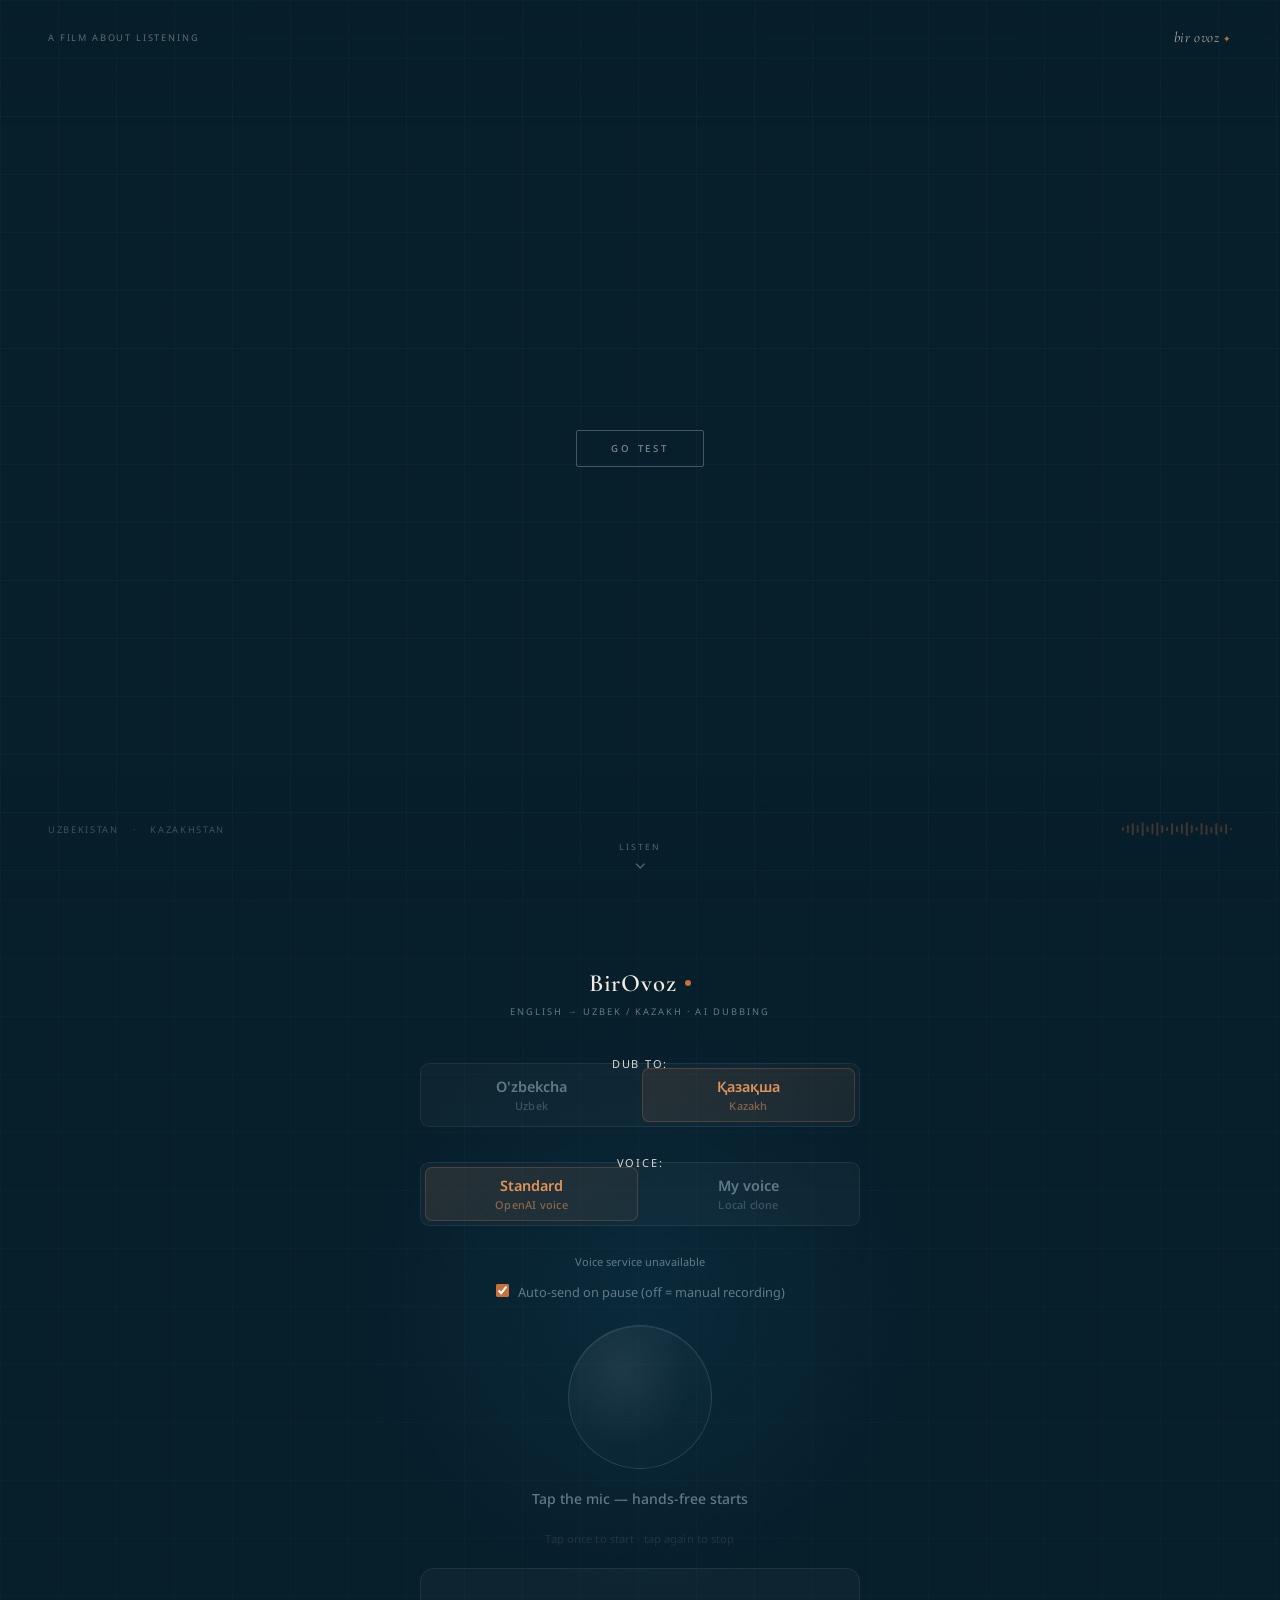
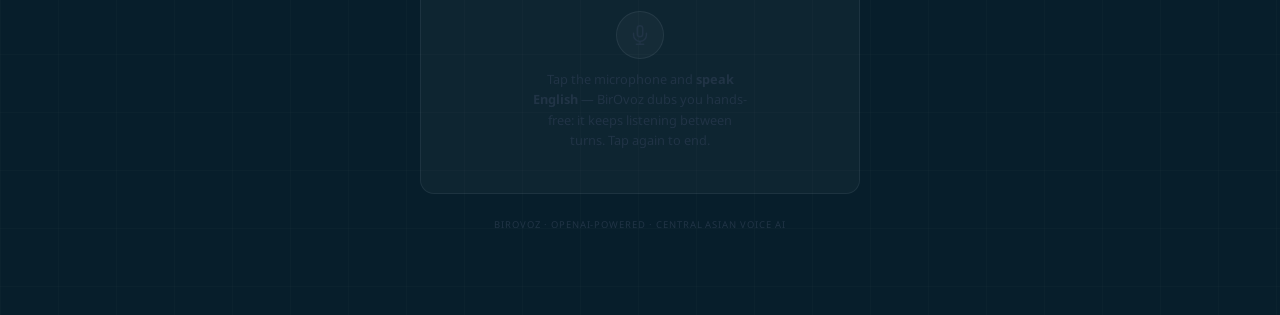
==== commit 3a3345b1: "Fix local voice playback cancellation and WAV output" ====
--- a/product/frontend/index.html
+++ b/product/frontend/index.html
@@ -719,11 +719,6 @@
   color:var(--text-dim);border:1px solid var(--border);
 }
 .rc-badge.ok{color:var(--sage);border-color:rgba(74,175,130,0.45);background:rgba(74,175,130,0.08)}
-.rc-badge.mock{color:var(--amber-lite);border-color:rgba(200,112,58,0.4);background:rgba(200,112,58,0.08)}
-.rc-compare{display:grid;grid-template-columns:1fr 1fr;gap:6px;padding:7px 7px 0}
-.rc-copy{min-width:0;padding:6px 8px;border:1px solid var(--border);border-radius:6px;background:rgba(255,255,255,0.018)}
-.rc-copy-k{display:block;margin-bottom:3px;font-size:0.56rem;font-weight:700;text-transform:uppercase;letter-spacing:0.07em;color:var(--text-dim)}
-.rc-copy-v{font-size:0.73rem;line-height:1.4;color:var(--text);word-break:break-word;white-space:pre-wrap}
 .rc-grid{display:grid;grid-template-columns:repeat(3,minmax(0,1fr));gap:5px;padding:7px}
 .rc-tile{background:rgba(255,255,255,0.025);border:1px solid var(--border);border-radius:6px;padding:5px 8px 6px;min-width:0}
 .rc-k{font-size:0.56rem;font-weight:700;text-transform:uppercase;letter-spacing:0.07em;color:var(--text-dim);margin-bottom:1px}
@@ -731,53 +726,9 @@
 .rc-v.dim{color:var(--text-dim);font-weight:400}
 .rc-v.hi{color:var(--sage)}
 .rc-u{font-size:0.62rem;font-weight:500;color:var(--text-dim);margin-left:1px}
-.rc-provider{padding:0 8px 7px;font-size:0.62rem;color:var(--text-dim);line-height:1.4}
 @media (max-width:480px){
   .rc-grid{grid-template-columns:repeat(2,minmax(0,1fr))}
-  .rc-compare{grid-template-columns:1fr}
-}
-
-/* ══ CP4: prompted benchmark + frozen leaderboard ══════════ */
-.benchmark-shell{margin-top:18px}
-.benchmark-launch{
-  width:100%;display:flex;align-items:center;justify-content:space-between;gap:10px;
-  padding:10px 13px;border:1px solid var(--border);border-radius:var(--r-sm);
-  background:rgba(255,255,255,0.02);color:var(--text-dim);font:inherit;font-size:0.76rem;
-  cursor:pointer;transition:border-color .18s,color .18s,background .18s;text-align:left;
-}
-.benchmark-launch:hover,.benchmark-launch[aria-expanded="true"]{border-color:rgba(200,112,58,.4);color:var(--amber-lite);background:rgba(200,112,58,.05)}
-.benchmark-launch-icon{font-size:1rem;line-height:1;color:var(--amber-lite)}
-.benchmark-panel{margin-top:8px;padding:12px;border:1px solid var(--border);border-radius:var(--r-sm);background:rgba(255,255,255,.018)}
-.benchmark-panel[hidden]{display:none}
-.benchmark-kicker{font-size:.58rem;letter-spacing:.15em;text-transform:uppercase;color:var(--amber-lite)}
-.benchmark-copy{margin-top:5px;font-size:.72rem;line-height:1.5;color:var(--text-dim)}
-.benchmark-label{display:block;margin:12px 0 5px;font-size:.62rem;font-weight:600;letter-spacing:.04em;color:var(--text-dim)}
-.benchmark-select,.benchmark-file{width:100%;min-height:36px;padding:8px;border:1px solid var(--border-bright);border-radius:6px;background:var(--teal-dark);color:var(--text);font:inherit;font-size:.76rem}
-.benchmark-file{padding:7px;font-size:.7rem}
-.benchmark-select:focus,.benchmark-file:focus{outline:1px solid var(--amber)}
-.benchmark-prompt{min-height:2.8em;margin-top:6px;padding:7px 8px;border-left:2px solid var(--amber);font-size:.78rem;line-height:1.45;color:var(--text)}
-.benchmark-meta{font-size:.63rem;color:var(--text-dim);margin-top:4px}
-.benchmark-actions{display:flex;align-items:center;gap:8px;margin-top:12px}
-.benchmark-run,.leaderboard-load{padding:8px 13px;border:1px solid rgba(200,112,58,.5);border-radius:20px;background:rgba(200,112,58,.1);color:var(--amber-lite);font:inherit;font-size:.72rem;font-weight:600;cursor:pointer}
-.benchmark-run:hover,.leaderboard-load:hover{background:rgba(200,112,58,.18)}
-.benchmark-run:disabled,.leaderboard-load:disabled{opacity:.45;cursor:not-allowed}
-.benchmark-status{font-size:.66rem;color:var(--text-dim);line-height:1.4}
-.benchmark-result{margin-top:12px}
-.benchmark-result[hidden]{display:none}
-.benchmark-result-title{font-size:.62rem;font-weight:700;text-transform:uppercase;letter-spacing:.08em;color:var(--text-dim);margin-bottom:5px}
-.benchmark-provider{margin:7px 1px;color:var(--text-dim);font-size:.7rem;line-height:1.45}
-.benchmark-result audio{width:100%;height:34px;margin-top:5px}
-.leaderboard{margin-top:18px;padding-top:13px;border-top:1px solid var(--border)}
-.leaderboard-head{display:flex;align-items:center;justify-content:space-between;gap:8px}
-.leaderboard-title{font-size:.62rem;font-weight:700;text-transform:uppercase;letter-spacing:.08em;color:var(--text-dim)}
-.leaderboard-table-wrap{margin-top:8px;overflow-x:auto;border:1px solid var(--border);border-radius:6px}
-.leaderboard-table{width:100%;border-collapse:collapse;font-size:.63rem;white-space:nowrap}
-.leaderboard-table th,.leaderboard-table td{padding:7px 8px;border-bottom:1px solid var(--border);text-align:left}
-.leaderboard-table th{font-size:.56rem;letter-spacing:.06em;text-transform:uppercase;color:var(--text-dim);font-weight:600;background:rgba(255,255,255,.025)}
-.leaderboard-table td{color:var(--text)}
-.leaderboard-table tr:last-child td{border-bottom:0}
-.leaderboard-table td.metric{font-variant-numeric:tabular-nums;color:var(--amber-lite)}
-.leaderboard-status{margin-top:6px;font-size:.63rem;color:var(--text-dim)}
+}
 </style>
 </head>
 <body>
@@ -860,8 +811,6 @@
       <span class="app-tagline">English &rarr; Uzbek / Kazakh &middot; AI Dubbing</span>
     </div>
 
-    <div class="benchmark-status app-reveal" id="serviceStatus" role="status" aria-live="polite" style="text-align:center;margin-bottom:12px">Checking backend…</div>
-
     <!-- Dub target selector -->
     <div class="app-reveal" aria-hidden="true"
          style="text-align:center;margin:0 0 -8px;font-size:11px;letter-spacing:.16em;text-transform:uppercase;opacity:.55;">Dub&nbsp;to:</div>
@@ -901,45 +850,6 @@
       Auto-send on pause (off = manual recording)
     </label>
 
-    <!-- CP4: the live dubbing loop stays the primary demo; benchmark mode is
-         deliberately opt-in so a prompt/reference never appears in normal use. -->
-    <div class="benchmark-shell app-reveal">
-      <button type="button" class="benchmark-launch" id="benchmarkToggle"
-              aria-expanded="false" aria-controls="benchmarkPanel" onclick="toggleBenchmark()">
-        <span><strong>Benchmark a recording</strong><br><small>Score a target-language upload against a reference sentence</small></span>
-        <span class="benchmark-launch-icon" id="benchmarkToggleIcon" aria-hidden="true">＋</span>
-      </button>
-      <section class="benchmark-panel" id="benchmarkPanel" hidden aria-labelledby="benchmarkToggle">
-        <div class="benchmark-kicker">Prompted benchmark</div>
-        <p class="benchmark-copy">Choose one frozen research prompt, upload a short recording in the selected language, and BirOvoz will show the transcript, WER/CER, provider, and stage latency.</p>
-
-        <label class="benchmark-label" for="benchmarkPrompt">Reference prompt</label>
-        <select class="benchmark-select" id="benchmarkPrompt">
-          <option value="">Loading prompts…</option>
-        </select>
-        <div class="benchmark-prompt" id="benchmarkPromptText">Select a prompt to see the reference sentence.</div>
-        <div class="benchmark-meta" id="benchmarkPromptMeta"></div>
-
-        <label class="benchmark-label" for="benchmarkAudio">Recording</label>
-        <input class="benchmark-file" id="benchmarkAudio" type="file" accept="audio/*">
-        <div class="benchmark-actions">
-          <button type="button" class="benchmark-run" id="benchmarkRun" disabled onclick="runBenchmark()">Run benchmark</button>
-          <button type="button" class="leaderboard-load" onclick="cancelBenchmark()">Cancel</button>
-          <span class="benchmark-status" id="benchmarkStatus" role="status" aria-live="polite"></span>
-        </div>
-        <div class="benchmark-result" id="benchmarkResult" hidden aria-live="polite"></div>
-
-        <div class="leaderboard">
-          <div class="leaderboard-head">
-            <span class="leaderboard-title">Frozen benchmark leaderboard</span>
-            <button type="button" class="leaderboard-load" id="leaderboardLoad" onclick="loadLeaderboard()">Load</button>
-          </div>
-          <div class="leaderboard-status" id="leaderboardStatus" role="status" aria-live="polite">Reference results are read-only.</div>
-          <div class="leaderboard-table-wrap" id="leaderboardTable" hidden></div>
-        </div>
-      </section>
-    </div>
-
     <!-- Mic stage -->
     <div class="mic-stage app-reveal" id="micStage">
       <div class="halo halo-1"></div>
@@ -956,19 +866,9 @@
         <div class="status-timer" id="statusTimer">0:00</div>
         <div class="status-hint" id="statusHint">Tap once to start &middot; tap again to stop</div>
         <button type="button" class="send-recording" id="sendRecordingBtn" onclick="stopRecording()" hidden>Send recording</button>
+        <button type="button" class="send-recording" id="stopSessionBtn" onclick="endHandsFree()" hidden>Stop</button>
       </div>
     </div>
-
-    <div class="benchmark-actions app-reveal" style="justify-content:center;margin:0 0 16px">
-      <button type="button" class="leaderboard-load" onclick="stopSession()">Stop</button>
-      <button type="button" class="leaderboard-load" onclick="resetSession()">New session</button>
-    </div>
-    <details class="benchmark-panel app-reveal" style="margin-bottom:16px">
-      <summary>Dub an English recording</summary>
-      <p class="benchmark-copy">Upload up to 30 seconds / 10 MB instead of using the microphone.</p>
-      <input class="benchmark-file" id="dubFile" type="file" accept="audio/*" aria-label="English recording">
-      <button type="button" class="benchmark-run" onclick="dubUploadedRecording()">Dub recording</button>
-    </details>
 
     <!-- Chat -->
     <div class="chat-card app-reveal">
@@ -1012,8 +912,7 @@
 // 3. Same origin ('') when served by the backend itself — works on
 //    localhost, LAN, remote hosts and https (no mixed content).
 // 4. Same hostname + :8000 when served from a :3000 static server.
-// 5. Empty for file:// — serve the frontend through the backend instead of
-//    making a browser-side loopback request that cannot work remotely.
+// 5. http://127.0.0.1:8000 when opened directly from disk (file://).
 function resolveApiBase() {
   var override = null;
   try {
@@ -1023,7 +922,7 @@
     override = window.BIROVOZ_API;
   }
   if (override) return String(override).replace(/\/+$/, '');
-  if (window.location.protocol === 'file:') return '';
+  if (window.location.protocol === 'file:') return 'http://127.0.0.1:8000';
   if (window.location.port === '3000') {
     return window.location.protocol + '//' + window.location.hostname + ':8000';
   }
@@ -1089,27 +988,6 @@
 const canvas     = $('#waveCanvas');
 const autoSendInput = $('#autoSendInput');
 const sendRecordingBtn = $('#sendRecordingBtn');
-const benchmarkToggle = $('#benchmarkToggle');
-const benchmarkPanel = $('#benchmarkPanel');
-const benchmarkToggleIcon = $('#benchmarkToggleIcon');
-const benchmarkPrompt = $('#benchmarkPrompt');
-const benchmarkPromptText = $('#benchmarkPromptText');
-const benchmarkPromptMeta = $('#benchmarkPromptMeta');
-const benchmarkAudio = $('#benchmarkAudio');
-const benchmarkRunBtn = $('#benchmarkRun');
-const benchmarkStatus = $('#benchmarkStatus');
-const benchmarkResult = $('#benchmarkResult');
-const leaderboardLoadBtn = $('#leaderboardLoad');
-const leaderboardStatus = $('#leaderboardStatus');
-const leaderboardTable = $('#leaderboardTable');
-let benchmarkPromptCache = {};
-let benchmarkAudioUrl = null;
-let benchmarkPromptVersion = 0;
-let benchmarkRunVersion = 0;
-let benchmarkBusy = false;
-let benchmarkController = null;
-let benchmarkLastResult = null;
-let leaderboardLoaded = false;
 
 /* == VAD-CORE-START == */
 /* Pure, DOM-free VAD + HUD logic. Extracted verbatim by
@@ -1236,19 +1114,17 @@
 /* == DUB4-CORE-END == */
 
 /* == RESULT-CARD-CORE-START == */
-/* CP3/CP4: pure renderer for the turn result card. Input is the metrics
-   object that /api/turn/stream's 'done' event (and /api/turn's JSON) carries.
-   It is deliberately DOM-free so tests can extract it verbatim. Values from
-   a reference or transcript are escaped here, not interpolated raw. */
+/* CP3: pure renderer for the turn result card. Input is the metrics object
+   that /api/turn/stream's 'done' event (and /api/turn's JSON) already
+   carries: {wer, cer, scored, stt_ms, llm_ms, tts_ms, total_ms}. Returns an
+   HTML string ('' when nothing renderable). DOM-free so tests extract it
+   verbatim; reuses fmtMs from the VAD-CORE block. Every value is
+   number-sanitised and only static labels enter the markup, so there is no
+   escaping surface. Missing/null fields render as an em dash, never as
+   NaN/undefined; WER/CER tiles show values only when scored === true. */
 function resultCardHtml(data) {
   if (!data) return '';
   var num = function (v) { var n = Number(v); return isFinite(n) ? n : null; };
-  var text = function (v) {
-    if (v === null || v === undefined) return '';
-    return String(v).replace(/[&<>"']/g, function (c) {
-      return {'&':'&amp;','<':'&lt;','>':'&gt;','"':'&quot;',"'":'&#39;'}[c];
-    });
-  };
   var ratePct = function (v) {
     var n = num(v);
     return n === null ? null : Math.round(n * 1000) / 10;
@@ -1257,18 +1133,9 @@
   var scored = data.scored === true;
   var ms = {stt: num(data.stt_ms), llm: num(data.llm_ms),
             tts: num(data.tts_ms), total: num(data.total_ms)};
-  var info = data.provider_info || {};
-  var providerParts = [info.stt, info.llm, info.tts].filter(function (v) {
-    return typeof v === 'string' && v;
-  });
-  var provider = providerParts.map(text).join(' · ');
-  var reference = typeof data.reference_text === 'string' ? data.reference_text : '';
-  var transcript = typeof data.transcript === 'string' ? data.transcript : '';
-  var hasComparison = !!(reference || transcript);
   var hasLatency = (ms.stt !== null && ms.stt > 0) || (ms.llm !== null && ms.llm > 0) ||
                    (ms.tts !== null && ms.tts > 0) || (ms.total !== null && ms.total > 0);
-  var hasProvider = !!provider || info.mock_mode === true;
-  if (!scored && !hasLatency && !hasComparison && !hasProvider) return '';
+  if (!scored && !hasLatency) return '';
   var tile = function (k, vHtml, extra) {
     var cls = (vHtml === '\u2014' ? 'dim' : '') + (extra ? ' ' + extra : '');
     return '<div class="rc-tile"><div class="rc-k">' + k + '</div>' +
@@ -1281,20 +1148,8 @@
   var badge = scored
     ? '<span class="rc-badge ok">\u2713 Scored vs reference</span>'
     : '<span class="rc-badge">Unscored &middot; no reference text</span>';
-  var mockBadge = info.mock_mode === true
-    ? '<span class="rc-badge mock">MOCK</span>' : '';
-  var compare = hasComparison
-    ? '<div class="rc-compare">' +
-        '<div class="rc-copy"><span class="rc-copy-k">Reference</span><div class="rc-copy-v">' +
-          text(reference || '\u2014') + '</div></div>' +
-        '<div class="rc-copy"><span class="rc-copy-k">Transcript</span><div class="rc-copy-v">' +
-          text(transcript || '\u2014') + '</div></div>' +
-      '</div>' : '';
-  var providerLine = (provider || info.mock_mode === true)
-    ? '<div class="rc-provider">Provider: ' + (provider || '\u2014') + '</div>' : '';
   return '<div class="result-card">' +
-           '<div class="rc-head"><span class="rc-title">Turn result</span><span>' + badge + mockBadge + '</span></div>' +
-           compare +
+           '<div class="rc-head"><span class="rc-title">Turn result</span>' + badge + '</div>' +
            '<div class="rc-grid">' +
              tile('WER', rateVal(werPct, scored), '') +
              tile('CER', rateVal(cerPct, scored), '') +
@@ -1303,7 +1158,6 @@
              tile('TTS', msVal(ms.tts), '') +
              tile('\u03a3 total', msVal(ms.total), 'hi') +
            '</div>' +
-           providerLine +
          '</div>';
 }
 /* == RESULT-CARD-CORE-END == */
@@ -1399,7 +1253,6 @@
 /* DUB4: single exit point of a dub turn — resume listening in a hands-free
    session, otherwise release the mic and go idle. */
 function onTurnFinished() {
-  if (continuous && processingInFlight) return;
   if (continuous && micStream && !processingInFlight) {
     silentRunMs = 0;
     beginListening();
@@ -1417,10 +1270,21 @@
   captureAction = 'discard';
   cancelStream();  // DUB2: a session end also aborts an in-flight stream
   stopVadLoop();
+  if (currentAudio) {
+    currentAudio.onended = null;
+    currentAudio.onerror = null;
+    currentAudio.pause();
+    currentAudio = null;
+  }
+  if (currentAudioUrl) { URL.revokeObjectURL(currentAudioUrl); currentAudioUrl = null; }
+  resetPlayButtons();
+  stopWaveform();
   if (mediaRecorder && mediaRecorder.state === 'recording') {
     stopCapture();           // onstop discards, releases mic, sets idle
   } else {
-    if (!processingInFlight) { releaseMic(); setState(STATE.IDLE); }
+    releaseMic(); setState(STATE.IDLE);
+    statusMain.textContent = 'Stopped';
+    statusHint.textContent = 'Playback stopped · connection closed · running server work may finish';
   }
 }
 
@@ -1496,239 +1360,15 @@
 
 /* ── Language ──────────────────────────────────────────── */
 function setLang(lang) {
-  if (language !== lang) invalidateBenchmark();
   language = lang;
-  // Keep the language and voice button groups independent. Both use the
-  // shared .lang-btn styling, but only language buttons carry data-lang.
-  document.querySelectorAll('.lang-btn[data-lang]').forEach(b => {
+  document.querySelectorAll('.lang-btn').forEach(b => {
     b.classList.toggle('active', b.dataset.lang === lang);
   });
   if (state === STATE.IDLE) {
     statusMain.textContent = lang === 'uz' ? "Speak English → O'zbekcha" : 'Speak English → Қазақша';
   }
-  if (benchmarkPanel && !benchmarkPanel.hidden) loadBenchmarkPrompts(lang);
-}
-
-/* ── CP4 prompted benchmark + frozen leaderboard ───────── */
-function toggleBenchmark() {
-  if (!benchmarkPanel) return;
-  var open = benchmarkPanel.hidden;
-  benchmarkPanel.hidden = !open;
-  benchmarkToggle.setAttribute('aria-expanded', String(open));
-  benchmarkToggleIcon.textContent = open ? '－' : '＋';
-  if (open) {
-    loadBenchmarkPrompts(language);
-    if (!leaderboardLoaded) loadLeaderboard();
-  }
-}
-
-function invalidateBenchmark() {
-  benchmarkRunVersion++;
-  benchmarkPromptVersion++;
-  if (benchmarkController) benchmarkController.abort();
-  benchmarkController = null;
-  benchmarkBusy = false;
-  var player = document.getElementById('benchmarkAudioPlayer');
-  if (player) { player.pause(); player.removeAttribute('src'); player.load(); }
-  if (benchmarkAudioUrl) URL.revokeObjectURL(benchmarkAudioUrl);
-  benchmarkAudioUrl = null;
-  benchmarkLastResult = null;
-  if (benchmarkResult) benchmarkResult.hidden = true;
-  if (benchmarkPrompt) benchmarkPrompt.value = '';
-  updateBenchmarkRunState();
-}
-
-function updateBenchmarkRunState() {
-  if (benchmarkPrompt) benchmarkPrompt.disabled = benchmarkBusy;
-  if (benchmarkAudio) benchmarkAudio.disabled = benchmarkBusy;
-  if (benchmarkRunBtn) benchmarkRunBtn.disabled = benchmarkBusy || !(
-    benchmarkPrompt && benchmarkPrompt.value && benchmarkAudio && benchmarkAudio.files &&
-    benchmarkAudio.files.length
-  );
-}
-
-async function loadBenchmarkPrompts(lang) {
-  if (!benchmarkPrompt) return;
-  var version = ++benchmarkPromptVersion;
-  benchmarkPrompt.textContent = '';
-  updateBenchmarkRunState();
-  benchmarkStatus.textContent = 'Loading prompts…';
-  try {
-    var prompts = benchmarkPromptCache[lang];
-    if (!prompts) {
-      var res = await fetch(API_BASE + '/api/prompts?language=' + encodeURIComponent(lang));
-      if (!res.ok) throw new Error('HTTP ' + res.status);
-      var body = await res.json();
-      prompts = Array.isArray(body.prompts) ? body.prompts : [];
-      benchmarkPromptCache[lang] = prompts;
-    }
-    if (version !== benchmarkPromptVersion || lang !== language) return;
-    benchmarkPrompt.textContent = '';
-    var placeholder = document.createElement('option');
-    placeholder.value = '';
-    placeholder.textContent = prompts.length ? 'Choose a reference sentence…' : 'No prompts available';
-    benchmarkPrompt.appendChild(placeholder);
-    prompts.forEach(function (p) {
-      var option = document.createElement('option');
-      option.value = typeof p.sentence === 'string' ? p.sentence : '';
-      option.textContent = (p.id || 'Prompt') + ' · ' + (p.sentence || '');
-      option.dataset.duration = p.duration_s || '';
-      benchmarkPrompt.appendChild(option);
-    });
-    benchmarkPrompt.value = '';
-    benchmarkPromptText.textContent = 'Select a prompt to see the reference sentence.';
-    benchmarkPromptMeta.textContent = '';
-    benchmarkStatus.textContent = prompts.length + ' prompts ready.';
-    updateBenchmarkRunState();
-  } catch (err) {
-    if (version !== benchmarkPromptVersion || lang !== language) return;
-    benchmarkStatus.textContent = 'Could not load prompts. Check the API connection.';
-    benchmarkPrompt.textContent = '';
-    var failed = document.createElement('option');
-    failed.value = '';
-    failed.textContent = 'Prompts unavailable';
-    benchmarkPrompt.appendChild(failed);
-    updateBenchmarkRunState();
-  }
-}
-
-function onBenchmarkPromptChange() {
-  var option = benchmarkPrompt && benchmarkPrompt.options[benchmarkPrompt.selectedIndex];
-  var sentence = benchmarkPrompt ? benchmarkPrompt.value : '';
-  benchmarkPromptText.textContent = sentence || 'Select a prompt to see the reference sentence.';
-  benchmarkPromptMeta.textContent = option && option.dataset.duration
-    ? 'Reference audio duration: ' + Number(option.dataset.duration).toFixed(2) + ' s' : '';
-  updateBenchmarkRunState();
-}
-
-function benchmarkAudioUrlFor(base64) {
-  var raw = atob(base64 || '');
-  var bytes = new Uint8Array(raw.length);
-  for (var i = 0; i < raw.length; i++) bytes[i] = raw.charCodeAt(i);
-  return URL.createObjectURL(new Blob([bytes], {type:'audio/wav'}));
-}
-
-function renderBenchmarkResult(data, reference) {
-  if (!benchmarkResult) return;
-  if (benchmarkAudioUrl) { URL.revokeObjectURL(benchmarkAudioUrl); benchmarkAudioUrl = null; }
-  var cardData = Object.assign({}, data, {reference_text: reference});
-  benchmarkLastResult = Object.assign({}, cardData, {audio:undefined, audio_parts:undefined, exported_at:new Date().toISOString()});
-  var provider = data.provider_info || {};
-  benchmarkResult.innerHTML = '<div class="benchmark-result-title">Scored turn</div>' +
-    resultCardHtml(cardData) +
-    '<button type="button" class="leaderboard-load" onclick="downloadBenchmarkResult()">Download result JSON</button>' +
-    '<div class="benchmark-provider">' + escapeHtml(data.response_text || '') + '</div>' +
-    (data.audio ? '<audio id="benchmarkAudioPlayer" controls preload="none"></audio>' : '');
-  if (data.audio) {
-    benchmarkAudioUrl = benchmarkAudioUrlFor(data.audio);
-    var player = document.getElementById('benchmarkAudioPlayer');
-    if (player) player.src = benchmarkAudioUrl;
-  }
-  benchmarkResult.hidden = false;
-  benchmarkStatus.textContent = provider.mock_mode === true
-    ? 'Complete. MOCK mode is shown honestly on the result card.' : 'Complete.';
-}
-
-function cancelBenchmark() {
-  invalidateBenchmark();
-  benchmarkStatus.textContent = 'Cancelled. Select a prompt to start again.';
-}
-
-function downloadBenchmarkResult() {
-  if (!benchmarkLastResult) return;
-  const url = URL.createObjectURL(new Blob([JSON.stringify(benchmarkLastResult, null, 2)], {type:'application/json'}));
-  const link = document.createElement('a');
-  link.href = url;
-  link.download = 'birovoz-benchmark-' + benchmarkLastResult.language + '.json';
-  link.click();
-  setTimeout(() => URL.revokeObjectURL(url), 1000);
-}
-
-async function runBenchmark() {
-  if (benchmarkBusy || !benchmarkAudio || !benchmarkAudio.files || !benchmarkAudio.files.length || !benchmarkPrompt.value) return;
-  var file = benchmarkAudio.files[0];
-  if (!file.size || file.size > 10 * 1024 * 1024) {
-    benchmarkStatus.textContent = 'Choose a non-empty recording of at most 10 MB.';
-    return;
-  }
-  var reference = benchmarkPrompt.value;
-  var form = new FormData();
-  form.append('audio', file, file.name || 'benchmark-recording');
-  form.append('conversation_id', 'benchmark-' + newConversationId());
-  form.append('language', language);
-  form.append('reference_text', reference);
-  form.append('mode', 'chat');
-  var version = ++benchmarkRunVersion;
-  var controller = new AbortController();
-  benchmarkController = controller;
-  var timedOut = false;
-  var timeout = setTimeout(() => { timedOut = true; controller.abort(); }, 900000);
-  benchmarkBusy = true;
-  updateBenchmarkRunState();
-  benchmarkStatus.textContent = 'Scoring recording…';
-  benchmarkResult.hidden = true;
-  try {
-    // Keep the benchmark upload on the non-streaming scoring contract. Split
-    // the path literal so the live dubbing stream contract remains explicit
-    // to regression checks and to readers of this file.
-    var res = await fetch(API_BASE + '/api/' + 'turn', {method:'POST', body:form, signal:controller.signal});
-    var body = await res.json();
-    if (!res.ok) throw new Error(body.detail || 'HTTP ' + res.status);
-    if (version !== benchmarkRunVersion) return;
-    renderBenchmarkResult(body, reference);
-  } catch (err) {
-    if (version !== benchmarkRunVersion) return;
-    benchmarkStatus.textContent = timedOut ? 'Benchmark timed out. Check the backend, then retry.' : 'Benchmark failed: ' + err.message;
-  } finally {
-    clearTimeout(timeout);
-    if (version === benchmarkRunVersion) {
-      benchmarkBusy = false;
-      benchmarkController = null;
-      updateBenchmarkRunState();
-    }
-  }
-}
-
-function leaderboardValue(value, percent) {
-  if (value === null || value === undefined || value === '' || typeof value === 'boolean') return '—';
-  var n = Number(value);
-  if (!isFinite(n)) return '—';
-  return percent ? (n * 100).toFixed(1) + '%' : Math.round(n) + ' ms';
-}
-
-async function loadLeaderboard() {
-  if (!leaderboardTable) return;
-  leaderboardLoadBtn.disabled = true;
-  leaderboardStatus.textContent = 'Loading leaderboard…';
-  try {
-    var res = await fetch(API_BASE + '/api/leaderboard');
-    if (!res.ok) throw new Error('HTTP ' + res.status);
-    var body = await res.json();
-    var rows = Array.isArray(body.rows) ? body.rows : [];
-    var html = '<table class="leaderboard-table"><thead><tr>' +
-      '<th>Model</th><th>Lang</th><th>Condition</th><th>WER</th><th>CER</th><th>P50</th></tr></thead><tbody>';
-    rows.forEach(function (row) {
-      html += '<tr><td>' + escapeHtml(row.model || '—') + '</td>' +
-        '<td>' + escapeHtml(row.language || '—') + '</td>' +
-        '<td>' + escapeHtml(row.condition || '—') + '</td>' +
-        '<td class="metric">' + leaderboardValue(row.wer, true) + '</td>' +
-        '<td class="metric">' + leaderboardValue(row.cer, true) + '</td>' +
-        '<td class="metric">' + leaderboardValue(row.p50_ms, false) + '</td></tr>';
-    });
-    html += '</tbody></table>';
-    leaderboardTable.innerHTML = html;
-    leaderboardTable.hidden = false;
-    leaderboardLoaded = true;
-    leaderboardStatus.textContent = rows.length + ' frozen result rows · read-only';
-  } catch (err) {
-    leaderboardStatus.textContent = 'Could not load leaderboard. Check the API connection.';
-  } finally {
-    leaderboardLoadBtn.disabled = false;
-  }
-}
-
-if (benchmarkPrompt) benchmarkPrompt.addEventListener('change', onBenchmarkPromptChange);
-if (benchmarkAudio) benchmarkAudio.addEventListener('change', updateBenchmarkRunState);
+  refreshVoiceStatus();
+}
 
 /* ── Voice provider (VC1 + CP5 local clone) ─────────────── */
 function _selectMyVoiceProvider(st) {
@@ -1742,8 +1382,8 @@
       provider: 'local-clone',
       label: 'Sayro + Seed-VC',
       title: 'Speak in my cloned voice (local Sayro + Seed-VC)',
-      activeLine: 'My cloned voice (' + (lc.model || 'sayro-seedvc') + ')',
-      readyLine: 'My cloned voice is ready — switch above',
+      activeLine: 'Local Uzbek voice (' + (lc.model || 'sayro-seedvc') + ') — models load on demand; cold start possible',
+      readyLine: 'Local voice configured — models load on demand',
       unconfiguredLine: 'Local clone not configured — using the standard voice',
     };
   }
@@ -1791,7 +1431,10 @@
       if (!sel.provider) {
         el.textContent = sel.unconfiguredLine;
       } else if ((st.resolved_provider === 'local-clone') || (st.resolved_provider === 'elevenlabs')) {
-        el.textContent = sel.activeLine;
+        el.textContent = st.resolved_provider === 'local-clone' &&
+          !(st.local_clone.languages || ['uz']).includes(language)
+          ? 'Kazakh uses standard OpenAI voice — local clone supports Uzbek only'
+          : sel.activeLine;
       } else {
         el.textContent = sel.readyLine;
       }
@@ -1801,11 +1444,6 @@
   }
 }
 async function setVoiceProvider(provider) {
-  if (processingInFlight) {
-    const label = document.getElementById('voiceStatus');
-    if (label) label.textContent = 'Finish or stop the current dub before changing voice.';
-    return;
-  }
   // If the chip says 'local-clone' but the server only has ElevenLabs
   // configured, transparently switch to elevenlabs so the old env path
   // keeps working when local clone isn't set up.
@@ -1857,6 +1495,7 @@
   cancelStream();  // DUB2: abort in-flight stream + drop queued parts (server cancels pending jobs)
   if (currentAudio) {
     try { currentAudio.onended = null; } catch (e) {}
+    try { currentAudio.onerror = null; } catch (e) {}
     try { currentAudio.pause(); } catch (e) {}
     currentAudio = null;
   }
@@ -1869,17 +1508,12 @@
 }
 
 /* ── Microphone lifecycle (opened once per exchange, reused for barge-in) ── */
-let captureVersion = 0;
-async function openMic(version = captureVersion) {
-  if (!navigator.mediaDevices || !navigator.mediaDevices.getUserMedia || typeof MediaRecorder === 'undefined') {
-    throw new Error('Microphone recording needs HTTPS or localhost and a supported browser. You can upload an English recording below.');
-  }
-  if (micStream) return true;
+async function openMic() {
+  if (micStream) return;
   const stream = await navigator.mediaDevices.getUserMedia({audio:{
     channelCount:1, sampleRate:16000,
     echoCancellation:true, noiseSuppression:true
   }});
-  if (version !== captureVersion) { cleanupStream(stream); return false; }
   micStream = stream;
 
   audioCtx = new (window.AudioContext || window.webkitAudioContext)();
@@ -1892,7 +1526,6 @@
   micMimeType = MediaRecorder.isTypeSupported('audio/webm;codecs=opus')
     ? 'audio/webm;codecs=opus'
     : MediaRecorder.isTypeSupported('audio/webm') ? 'audio/webm' : 'audio/mp4';
-  return true;
 }
 
 function releaseMic() {
@@ -1961,13 +1594,12 @@
 
 /* ── Start capture: VAD auto-sends; tap-to-stop preserved as fallback ── */
 async function startRecording() {
-  const version = ++captureVersion;
   hideError();
   setState(STATE.PROCESSING);
   statusMain.textContent = 'Requesting microphone…';
 
   try {
-    if (!(await openMic(version)) || version !== captureVersion) return;
+    await openMic();
     if (mediaRecorder && mediaRecorder.state === 'recording') return;
     continuous = autoSendInput.checked;
     silentRunMs = 0;
@@ -1985,7 +1617,6 @@
       startWaveform();
     }
   } catch (err) {
-    if (version !== captureVersion) return;
     releaseMic();
     setState(STATE.IDLE);
     if (err.name === 'NotAllowedError' || err.name === 'PermissionDeniedError') {
@@ -2126,11 +1757,8 @@
     statusMain.textContent = 'Still processing — finish current dub first';
     return;
   }
-  const version = captureVersion;
   const blob = new Blob(audioChunks, {type: mediaRecorder.mimeType});
-  const valid = await isCaptureValid(blob);
-  if (version !== captureVersion) return;
-  if (!valid) {
+  if (!(await isCaptureValid(blob))) {
     // DUB4FIX: invalid capture — end the loop quietly with a clear local
     // message instead of burning a request on garbage (backend stays 422-free).
     releaseMic();
@@ -2155,59 +1783,44 @@
 async function sendRequest(formData) {
   // DUB2: consume the NDJSON stream from /api/turn/stream. The first audio
   // part starts playback while later sentences are still being synthesized.
-  if (processingInFlight) return;
   processingInFlight = true;
   const ctrl = new AbortController();
   streamCtrl = ctrl;
   const meta = {};
   const parts = [], texts = [];
   dubQueue = {parts: parts, idx: 0, btn: null, active: true, streaming: true, closed: false};
-  const requestQueue = dubQueue;
-  let timedOut = false;
-  const requestTimer = setTimeout(() => { timedOut = true; ctrl.abort(); }, 900000);
-  let reader = null;
   let armed = false, doneData = null;
   try {
     const res = await fetch(API_BASE + '/api/turn/stream', {method:'POST', body:formData, signal:ctrl.signal});
+    if (streamCtrl !== ctrl || ctrl.signal.aborted) return;
     if (!res.ok) {
       let d = 'HTTP ' + res.status;
       try { const j = await res.json(); if (j && j.detail) d = j.detail; } catch (e) {}
       throw new Error(d);
     }
-    if (!res.body) throw new Error('Streaming is unavailable in this browser.');
-    reader = res.body.getReader();
+    const reader = res.body.getReader();
     const dec = new TextDecoder();
     let bufTxt = '';
     while (true) {
       const rd = await reader.read();
-      if (ctrl.signal.aborted || streamCtrl !== ctrl) return;
-      if (rd.done) {
-        bufTxt += dec.decode();
-        if (bufTxt.trim()) bufTxt += '\n';
-        else break;
-      }
-      if (!rd.done) bufTxt += dec.decode(rd.value, {stream: true});
+      if (streamCtrl !== ctrl || ctrl.signal.aborted) return;
+      if (rd.done) break;
+      bufTxt += dec.decode(rd.value, {stream: true});
       let nl;
       while ((nl = bufTxt.indexOf('\n')) >= 0) {
         const line = bufTxt.slice(0, nl).trim();
         bufTxt = bufTxt.slice(nl + 1);
         if (!line) continue;
         const ev = JSON.parse(line);
-        if (doneData) throw new Error('Unexpected data after the completed dub.');
+        if (streamCtrl !== ctrl || ctrl.signal.aborted) return;
         if (ev.type === 'meta') {
           Object.assign(meta, ev);
         } else if (ev.type === 'part') {
-          if (ev.index !== parts.length || !ev.audio || typeof ev.text !== 'string') {
-            throw new Error('Invalid or out-of-order audio from the server. Please retry.');
-          }
           parts.push(ev.audio); texts.push(ev.text);
           if (!armed) { armed = true; setState(STATE.SPEAKING); playQueueNext(); }
           else { pumpQueue(); }
           statusHint.textContent = '\u{1F50A} ' + ev.text;  // live caption
         } else if (ev.type === 'done') {
-          if (!parts.length || typeof ev.audio !== 'string' || !ev.audio || typeof ev.response_text !== 'string') {
-            throw new Error('Server returned an incomplete dub. Please retry.');
-          }
           doneData = ev;
           dubQueue.closed = true;
           const data = {
@@ -2225,29 +1838,27 @@
           throw new Error(ev.detail || 'Streaming pipeline error');
         }
       }
-      if (rd.done || doneData) break;
-    }
-    if (!doneData) throw new Error('Connection ended before the dub was complete. Please retry.');
+    }
+    if (!doneData && state !== STATE.ERROR) {
+      dubQueue.closed = true;
+      pumpQueue();   // stream truncated: drain what arrived, then finish the turn
+    }
   } catch (err) {
-    if (streamCtrl !== ctrl) return;
-    if (err && err.name === 'AbortError' && !timedOut) {
+    if (streamCtrl !== ctrl || ctrl.signal.aborted) return;
+    if (err && err.name === 'AbortError') {
       // DUB2: barge-in / end-session cancelled the stream — stop silently.
-      requestQueue.active = false;
-      if (state === STATE.PROCESSING) { releaseMic(); setState(STATE.IDLE); }
+      dubQueue.active = false;
       return;
     }
     dubQueue.active = false;
     console.error('Request failed:', err);
     setState(STATE.ERROR);
-    showError(timedOut ? 'Dubbing timed out. Stop the backend if a local model is stuck, then try again.' : (err.message || 'Something went wrong. Tap Retry or record again.'));
+    showError(err.message || 'Something went wrong. Tap Retry or record again.');
   } finally {
-    clearTimeout(requestTimer);
     if (streamCtrl === ctrl) {
       processingInFlight = false;
       streamCtrl = null;
-      if (doneData && !requestQueue.active && !currentAudio) onTurnFinished();
-    }
-    if (reader) { try { await reader.cancel(); } catch (e) {} }
+    }
   }
 }
 
@@ -2255,7 +1866,10 @@
   // DUB2: barge-in / session end must stop the pending stream AND the
   // queued parts; the server drops its not-yet-started sentence jobs.
   if (streamCtrl) { try { streamCtrl.abort(); } catch (e) {} }
+  streamCtrl = null;
+  processingInFlight = false;
   dubQueue.active = false;
+  dubQueue.parts = [];
 }
 
 function pumpQueue() {
@@ -2276,8 +1890,7 @@
 
 /* ── Display turn in chat ──────────────────────────────── */
 function displayTurn(data) {
-  const placeholder = chatEl.querySelector('.chat-empty');
-  if (placeholder) placeholder.remove();
+  if (chatEmpty) chatEmpty.remove();
   const langLabel = data.language === 'uz' ? 'Uzbek' : 'Kazakh';
 
   const userDiv = document.createElement('div');
@@ -2307,7 +1920,6 @@
         '<br><button class="play-again" data-audio-idx="' + audioIdx + '" onclick="playAudioByIndex(' + audioIdx + ',this)">' +
           '<svg viewBox="0 0 24 24"><path d="M8 5v14l11-7z"/></svg>Play again' +
         '</button>' +
-        ' <button class="leaderboard-load" onclick="downloadDub(' + audioIdx + ')">Download WAV</button>' +
       '</div>' +
     '</div>';
   chatEl.appendChild(aiDiv);
@@ -2374,12 +1986,7 @@
 
 function playAudio(base64Audio, btn, chain) {
   if (currentAudioUrl) { URL.revokeObjectURL(currentAudioUrl); currentAudioUrl = null; }
-  if (currentAudio) {
-    currentAudio.onended = null;
-    currentAudio.onerror = null;
-    currentAudio.pause();
-    currentAudio = null;
-  }
+  if (currentAudio)    { currentAudio.pause(); currentAudio = null; }
 
   const bytes = atob(base64Audio);
   const arr = new Uint8Array(bytes.length);
@@ -2430,8 +2037,6 @@
     if (currentAudio !== audio) return;
     cleanup();
     if (err && err.name === 'NotAllowedError') {
-      dubQueue.active = false;
-      continuous = false;
       // Autoplay blocked by the browser: point at the inline Play control
       // instead of failing silently. The mic stays usable.
       paintPlayButton(btn || latestPlayButton(), 'tap');
@@ -2455,6 +2060,7 @@
 };
 
 function setState(s) {
+  document.getElementById('stopSessionBtn').hidden = s === STATE.IDLE || s === STATE.ERROR;
   autoSendInput.disabled = s !== STATE.IDLE && s !== STATE.ERROR;
   sendRecordingBtn.hidden = s !== STATE.LISTENING && s !== STATE.RECORDING;
   if (state === s) return;
@@ -2523,8 +2129,6 @@
 
 /* ── Error helpers ─────────────────────────────────────── */
 function showError(msg) {
-  cancelStream();
-  stopCurrentPlayback();
   // DUB4: any error ends the hands-free session — the loop never retries
   // behind the user's back. Tapping the mic afterwards starts a fresh one.
   continuous = false;
@@ -2542,80 +2146,6 @@
   if (state === STATE.ERROR) { releaseMic(); setState(STATE.IDLE); }
 }
 
-function stopCurrentPlayback() {
-  dubQueue.active = false;
-  if (currentAudio) {
-    currentAudio.onended = null;
-    currentAudio.onerror = null;
-    currentAudio.pause();
-    currentAudio = null;
-  }
-  if (currentAudioUrl) URL.revokeObjectURL(currentAudioUrl);
-  currentAudioUrl = null;
-  resetPlayButtons();
-}
-
-function stopSession() {
-  captureVersion++;
-  continuous = false;
-  restartPending = false;
-  silentRunMs = 0;
-  captureAction = 'discard';
-  cancelStream();
-  stopCurrentPlayback();
-  stopVadLoop();
-  releaseMic();
-  hideError();
-  setState(STATE.IDLE);
-  statusMain.textContent = 'Stopped — tap the mic to start again';
-  statusHint.textContent = '';
-}
-
-function resetSession() {
-  stopSession();
-  conversationId = newConversationId();
-  turnNumber = 0;
-  lastFormData = null;
-  turnAudio = [];
-  chatEl.textContent = '';
-  const empty = document.createElement('div');
-  empty.className = 'chat-empty';
-  empty.textContent = 'New session. Speak English or upload a recording to start.';
-  chatEl.appendChild(empty);
-  statusMain.textContent = 'New session — ready';
-}
-
-async function dubUploadedRecording() {
-  if (processingInFlight) { statusHint.textContent = 'Wait for the current dub or press Stop.'; return; }
-  const input = document.getElementById('dubFile');
-  const file = input && input.files[0];
-  if (!file) { statusHint.textContent = 'Choose an English audio recording first.'; return; }
-  if (!file.size || file.size > 10 * 1024 * 1024) {
-    statusHint.textContent = 'Choose a non-empty recording of at most 10 MB.'; return;
-  }
-  stopSession();
-  const form = new FormData();
-  form.append('audio', file, file.name);
-  form.append('conversation_id', conversationId);
-  form.append('language', language);
-  form.append('mode', 'dub');
-  form.append('source_language', 'en');
-  lastFormData = form;
-  setState(STATE.PROCESSING);
-  await sendRequest(form);
-}
-
-function downloadDub(idx) {
-  const audio = turnAudio[idx];
-  if (!audio) return;
-  const url = benchmarkAudioUrlFor(audio);
-  const link = document.createElement('a');
-  link.href = url;
-  link.download = 'birovoz-dub-' + (idx + 1) + '.wav';
-  link.click();
-  setTimeout(() => URL.revokeObjectURL(url), 1000);
-}
-
 /* ── Helpers ───────────────────────────────────────────── */
 function escapeHtml(str) {
   const d = document.createElement('div');
@@ -2626,29 +2156,8 @@
   if (stream) stream.getTracks().forEach(t => t.stop());
 }
 
-async function refreshServiceStatus() {
-  const label = document.getElementById('serviceStatus');
-  const controller = new AbortController();
-  const timer = setTimeout(() => controller.abort(), 10000);
-  try {
-    const response = await fetch(API_BASE + '/health', {signal:controller.signal});
-    if (!response.ok) throw new Error('HTTP ' + response.status);
-    const info = await response.json();
-    label.textContent = (info.mock_mode ? 'MOCK demo — canned speech and beep audio' : 'Live providers configured') +
-      (info.audio_tools_ready ? ' · Audio tools ready' : ' · Install ffmpeg and ffprobe before recording') +
-      ' · Up to ' + info.max_audio_duration_seconds + ' s / ' + info.max_audio_size_mb + ' MB per recording';
-  } catch (error) {
-    label.textContent = 'Backend unavailable — start BirOvoz, then reload this page.';
-  } finally { clearTimeout(timer); }
-}
-refreshServiceStatus();
-
 /* ── Init ──────────────────────────────────────────────── */
 window.addEventListener('beforeunload', () => {
-  cancelStream();
-  if (benchmarkController) benchmarkController.abort();
-  releaseMic();
-  if (benchmarkAudioUrl) URL.revokeObjectURL(benchmarkAudioUrl);
   if (currentAudio)    currentAudio.pause();
   if (currentAudioUrl) URL.revokeObjectURL(currentAudioUrl);
 });
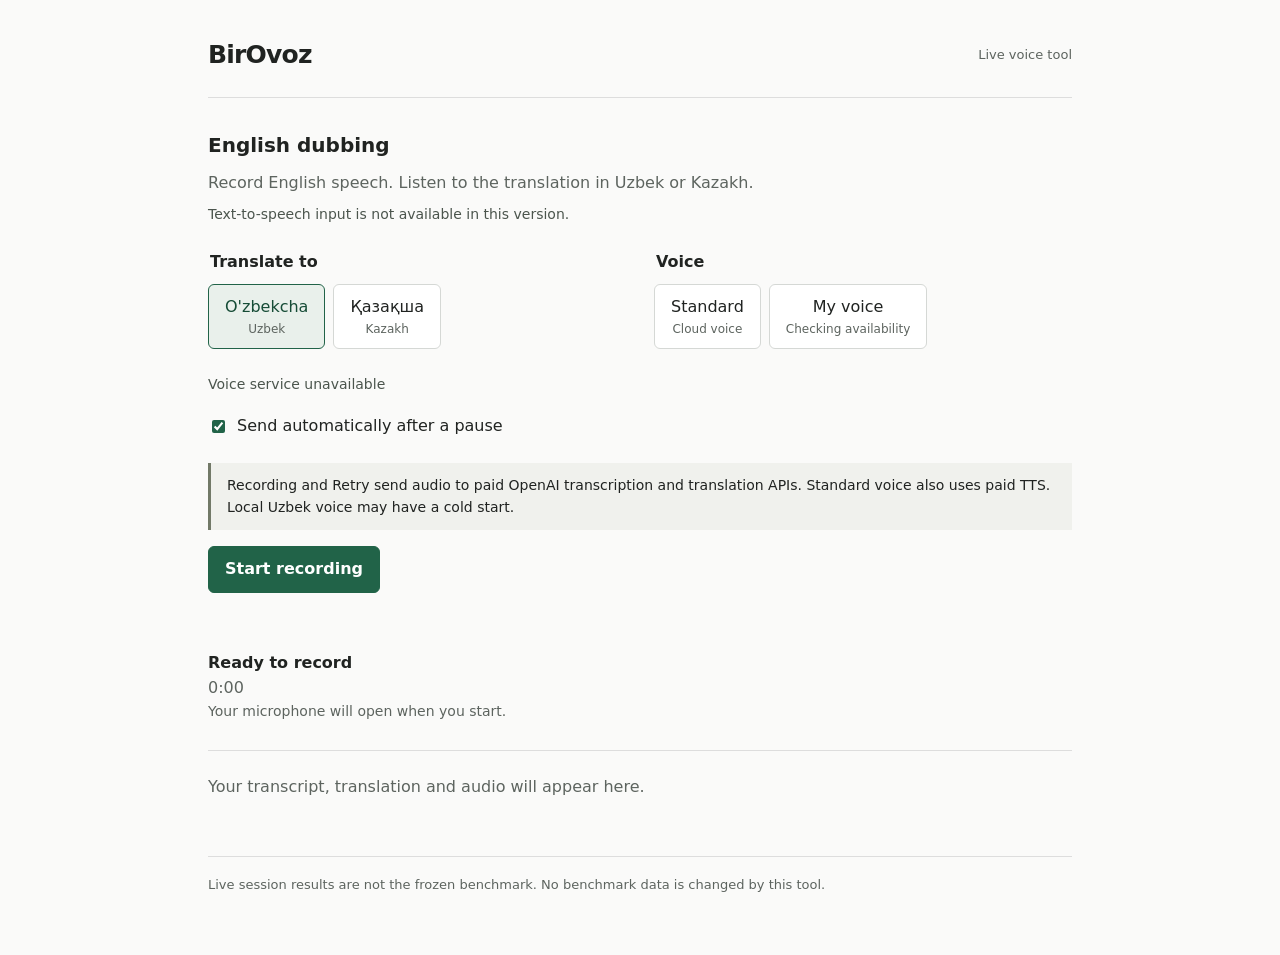
==== commit 3fcea93f: "Replace BirOvoz landing page with minimal voice tool UI" ====
--- a/product/frontend/index.html
+++ b/product/frontend/index.html
@@ -1,907 +1,311 @@
-<!DOCTYPE html>
+<!doctype html>
 <html lang="en">
 <head>
 <meta charset="UTF-8">
-<meta name="viewport" content="width=device-width,initial-scale=1.0">
-<title>BirOvoz — Every Story, In Your Own Language</title>
-<link rel="preconnect" href="https://fonts.googleapis.com">
-<link rel="preconnect" href="https://fonts.gstatic.com" crossorigin>
-<link href="https://fonts.googleapis.com/css2?family=Cormorant+Garamond:ital,wght@0,300;0,400;0,600;0,700;1,300;1,400&family=Noto+Sans:wght@400;500;600&display=swap" rel="stylesheet">
+<meta name="viewport" content="width=device-width,initial-scale=1">
+<title>BirOvoz — Voice tool</title>
 <style>
-*,*::before,*::after{box-sizing:border-box;margin:0;padding:0}
-html{scroll-behavior:smooth}
-
-:root{
-  --teal:        #0c3347;
-  --teal-dark:   #071e2b;
-  --cream:       #f0ebe0;
-  --amber:       #c8703a;
-  --amber-lite:  #e0945a;
-  --sage:        #4aaf82;
-  --steel:       #2a7da8;
-
-  --bg:            #071e2b;
-  --surface:       rgba(255,255,255,0.03);
-  --surface-hover: rgba(255,255,255,0.055);
-  --border:        rgba(200,225,235,0.08);
-  --border-bright: rgba(200,225,235,0.14);
-  --text:          #ddd8c8;
-  --text-dim:      #627a88;
-  --text-faint:    #213446;
-
-  --r:    14px;
-  --r-sm:  9px;
-}
-
-body{
-  font-family:-apple-system,BlinkMacSystemFont,'SF Pro Text','Segoe UI','Noto Sans',Roboto,sans-serif;
-  background:var(--bg);
-  color:var(--text);
-  overflow-x:hidden;
-}
-
-/* ══ HERO ══════════════════════════════════════════════════ */
-.hero{
-  position:relative;
-  height:100svh;
-  min-height:580px;
-  overflow:hidden;
-  background:var(--teal-dark);
-  display:flex;
-  flex-direction:column;
-  transform:translateY(0);
-  transition:opacity 0.75s ease, transform 0.9s cubic-bezier(0.76,0,0.24,1);
-}
-.hero--exit{
-  opacity:0;
-  transform:translateY(-20px);
-  pointer-events:none;
-}
-
-/* Video */
-.hero-video{
-  position:absolute;
-  inset:0;
-  width:100%;height:100%;
-  object-fit:cover;
-  object-position:center center;
-  opacity:0;
-  transform:scale(1);
-  transition:opacity 2s ease, transform 1.6s cubic-bezier(0.33,0,0.66,0);
-  pointer-events:none;
-  will-change:transform,opacity;
-}
-.hero-video.loaded{opacity:1}
-.hero-video.exiting{transform:scale(1.06)}
-
-/* Blueprint grid */
-.hero-grid{
-  position:absolute;
-  inset:0;
-  background-image:
-    linear-gradient(rgba(255,255,255,0.028) 1px, transparent 1px),
-    linear-gradient(90deg,rgba(255,255,255,0.028) 1px, transparent 1px);
-  background-size:58px 58px;
-  pointer-events:none;
-  z-index:1;
-}
-
-/* Minimal vignette — barely-there edge darkening, video shows through fully */
-.hero-overlay{
-  position:absolute;
-  inset:0;
-  background:
-    linear-gradient(to bottom, rgba(7,30,43,0.32) 0%, transparent 14%),
-    linear-gradient(to top,    rgba(7,30,43,0.28) 0%, transparent 14%);
-  z-index:1;
-  pointer-events:none;
-}
-
-/* Content */
-.hero-content{
-  position:relative;
-  z-index:2;
-  height:100%;
-  display:flex;
-  flex-direction:column;
-  padding:0 48px;
-}
-
-/* ── Hero nav */
-.hero-nav{
-  display:flex;
-  align-items:center;
-  justify-content:space-between;
-  padding:28px 0;
-  flex-shrink:0;
-}
-.hero-nav-label{
-  font-size:0.575rem;
-  letter-spacing:0.2em;
-  text-transform:uppercase;
-  color:rgba(240,235,224,0.38);
-}
-.hero-wordmark{
-  font-family:'Cormorant Garamond',Georgia,serif;
-  font-weight:400;
-  font-style:italic;
-  font-size:0.92rem;
-  letter-spacing:0.04em;
-  color:rgba(240,235,224,0.7);
-  display:flex;
-  align-items:baseline;
-  gap:4px;
-}
-.hero-wordmark .star{
-  font-style:normal;
-  font-size:0.55rem;
-  color:var(--amber);
-  vertical-align:super;
-}
-
-
-/* ── Hero foot */
-.hero-foot{
-  flex-shrink:0;
-  display:flex;
-  align-items:flex-end;
-  justify-content:space-between;
-  padding-bottom:64px;
-}
-.hero-langs{
-  display:flex;
-  gap:14px;
-  align-items:center;
-}
-.hero-lang{
-  font-size:0.58rem;
-  letter-spacing:0.18em;
-  text-transform:uppercase;
-  color:rgba(240,235,224,0.25);
-}
-.hero-wave{
-  color:rgba(200,112,58,0.3);
-}
-.hero-wave svg{
-  width:110px;height:14px;
-  fill:currentColor;
-  display:block;
-}
-
-/* ── GO TEST */
-.hero-center{
-  flex:1;
-  display:flex;
-  align-items:center;
-  justify-content:center;
-}
-.go-test{
-  padding:11px 34px;
-  border:1px solid rgba(240,235,224,0.28);
-  border-radius:2px;
-  background:transparent;
-  color:rgba(240,235,224,0.52);
-  font-family:inherit;
-  font-size:0.6rem;
-  font-weight:500;
-  letter-spacing:0.3em;
-  text-transform:uppercase;
-  cursor:pointer;
-  transform:translateY(0);
-  transition:border-color 0.4s ease, color 0.4s ease, transform 0.5s cubic-bezier(0.22,1,0.36,1);
-  position:relative;z-index:2;
-}
-.go-test:hover{
-  border-color:rgba(240,235,224,0.58);
-  color:rgba(240,235,224,0.88);
-  transform:translateY(-3px);
-}
-.go-test:active{
-  border-color:rgba(200,112,58,0.5);
-  color:var(--amber-lite);
-  transform:translateY(-1px);
-}
-
-/* ── Scroll cue */
-.scroll-cue{
-  position:absolute;
-  bottom:26px;left:50%;
-  transform:translateX(-50%);
-  z-index:2;
-  display:flex;
-  flex-direction:column;
-  align-items:center;
-  gap:5px;
-  cursor:pointer;
-  opacity:0.35;
-  transition:opacity 0.2s;
-  border:none;background:transparent;
-  color:var(--cream);
-  font-family:inherit;
-}
-.scroll-cue:hover{opacity:0.7}
-.scroll-cue span{
-  font-size:0.54rem;
-  letter-spacing:0.22em;
-  text-transform:uppercase;
-}
-.scroll-cue svg{
-  width:16px;height:16px;
-  stroke:currentColor;fill:none;
-  stroke-width:1.8;stroke-linecap:round;stroke-linejoin:round;
-  animation:cue-bounce 2.2s ease-in-out infinite;
-}
-@keyframes cue-bounce{
-  0%,100%{transform:translateY(0)}
-  50%{transform:translateY(5px)}
-}
-
-/* ── Hero entrance animations */
-.hero-nav,
-.hero-center,
-.hero-foot{
-  animation:hero-rise 1s cubic-bezier(0.22,1,0.36,1) both;
-}
-.hero-nav{    animation-delay:0.05s}
-.hero-center{ animation-delay:0.35s}
-.hero-foot{   animation-delay:0.55s}
-@keyframes hero-rise{
-  from{opacity:0;transform:translateY(20px)}
-  to{opacity:1;transform:translateY(0)}
-}
-
-@media(prefers-reduced-motion:reduce){
-  .hero-video{transition:none}
-  .hero{transition:none}
-  .hero-nav,.hero-center,.hero-foot{animation:none}
-  .scroll-cue svg{animation:none}
-}
-
-/* ══ APP SECTION ════════════════════════════════════════════ */
-.app-section{
-  background:var(--bg);
-  min-height:100svh;
-  display:flex;
-  flex-direction:column;
-  align-items:center;
-  padding:68px 16px 84px;
-  position:relative;
-  overflow:hidden;
-}
-/* Subtle ambient glow */
-.app-section::before{
-  content:'';
-  position:absolute;
-  top:40%;left:50%;
-  transform:translate(-50%,-50%);
-  width:600px;height:600px;
-  background:radial-gradient(circle,rgba(12,51,71,0.55) 0%,transparent 68%);
-  pointer-events:none;
-}
-
-.app-inner{
-  width:100%;max-width:440px;
-  position:relative;z-index:1;
-}
-
-/* ── App brand mark */
-.app-brand{
-  text-align:center;
-  margin-bottom:38px;
-}
-.app-wordmark{
-  font-family:'Cormorant Garamond',Georgia,serif;
-  font-weight:600;
-  font-size:1.55rem;
-  letter-spacing:0.04em;
-  color:var(--cream);
-  display:inline-flex;
-  align-items:center;
-  gap:8px;
-}
-.amber-dot{
-  width:6px;height:6px;
-  border-radius:50%;
-  background:var(--amber);
-  flex-shrink:0;
-  margin-bottom:1px;
-}
-.app-tagline{
-  display:block;
-  font-size:0.58rem;
-  letter-spacing:0.22em;
-  text-transform:uppercase;
-  color:var(--text-dim);
-  margin-top:7px;
-}
-
-/* ── Lang selector */
-.lang-row{
-  display:flex;
-  gap:4px;
-  margin-bottom:28px;
-  background:var(--surface);
-  border:1px solid var(--border);
-  border-radius:var(--r-sm);
-  padding:4px;
-}
-.lang-btn{
-  flex:1;
-  padding:9px 10px;
-  border-radius:7px;
-  border:none;
-  background:transparent;
-  color:var(--text-dim);
-  font-size:0.875rem;
-  font-weight:500;
-  cursor:pointer;
-  transition:all 0.18s ease;
-  display:flex;flex-direction:column;
-  align-items:center;gap:2px;
-  font-family:inherit;
-}
-.lang-btn:hover{color:var(--text);background:var(--surface-hover)}
-.lang-btn.active{
-  background:linear-gradient(135deg,rgba(200,112,58,0.13),rgba(200,112,58,0.06));
-  color:var(--amber-lite);
-  box-shadow:inset 0 0 0 1px rgba(200,112,58,0.28);
-}
-.lang-native{font-weight:600;font-size:0.9rem}
-.lang-en{font-size:0.68rem;opacity:0.55;letter-spacing:0.02em}
-
-/* ── Mic stage */
-.mic-stage{
-  display:flex;
-  flex-direction:column;
-  align-items:center;
-  padding:24px 0 22px;
-  position:relative;
-}
-.halo{
-  position:absolute;
-  top:50%;left:50%;
-  transform:translate(-50%,-50%);
-  border-radius:50%;
-  pointer-events:none;
-}
-.halo-1{
-  width:192px;height:192px;
-  border:1px solid var(--border);
-  opacity:0;transition:opacity 0.4s;
-}
-.halo-2{
-  width:222px;height:222px;
-  border:1px dashed rgba(200,112,58,0.14);
-  opacity:0;transition:opacity 0.4s 0.1s;
-}
-.mic-stage.active .halo-1{opacity:1}
-.mic-stage.active .halo-2{opacity:0.5}
-
-.progress-ring{
-  position:absolute;
-  width:168px;height:168px;
-  border-radius:50%;
-  pointer-events:none;
-  opacity:0;transition:opacity 0.3s;
-}
-/* Recording → amber */
-.progress-ring.show-red{
-  border:2px solid transparent;
-  border-top-color:var(--amber);
-  border-right-color:rgba(200,112,58,0.3);
-  animation:ring-spin 2s linear infinite;
-  opacity:1;
-}
-/* Processing → steel blue */
-.progress-ring.show-blue{
-  border:2px solid transparent;
-  border-top-color:var(--steel);
-  border-right-color:rgba(42,125,168,0.3);
-  animation:ring-spin 0.9s linear infinite;
-  opacity:1;
-}
-/* Speaking → sage */
-.progress-ring.show-green{
-  border:2px solid transparent;
-  border-top-color:var(--sage);
-  border-right-color:rgba(74,175,130,0.3);
-  animation:ring-breathe 2s ease-in-out infinite;
-  opacity:1;
-}
-@keyframes ring-spin{to{transform:rotate(360deg)}}
-@keyframes ring-breathe{
-  0%,100%{transform:rotate(0deg) scale(1)}
-  50%{transform:rotate(180deg) scale(1.04)}
-}
-
-.mic-btn{
-  width:144px;height:144px;
-  border-radius:50%;
-  border:1.5px solid var(--border-bright);
-  background:
-    radial-gradient(ellipse at 38% 32%,rgba(255,255,255,0.06) 0%,transparent 55%),
-    linear-gradient(145deg,rgba(255,255,255,0.035) 0%,rgba(255,255,255,0.008) 100%);
-  cursor:pointer;
-  display:flex;align-items:center;justify-content:center;
-  position:relative;
-  transition:border-color 0.25s,background 0.25s,transform 0.15s,box-shadow 0.25s;
-  overflow:hidden;
-}
-.mic-btn::after{
-  content:'';
-  position:absolute;inset:0;
-  border-radius:50%;
-  box-shadow:inset 0 1px 0 rgba(255,255,255,0.07);
-  pointer-events:none;
-}
-.mic-btn:hover{
-  border-color:rgba(200,112,58,0.38);
-  box-shadow:0 0 32px rgba(200,112,58,0.11);
-  transform:scale(1.025);
-}
-.mic-btn:active{transform:scale(0.97)}
-.mic-btn:disabled{cursor:not-allowed;transform:none !important}
-
-.mic-btn.recording{
-  border-color:rgba(200,112,58,0.52);
-  background:
-    radial-gradient(ellipse at 38% 32%,rgba(200,112,58,0.1) 0%,transparent 55%),
-    linear-gradient(145deg,rgba(200,112,58,0.08) 0%,rgba(200,112,58,0.03) 100%);
-  box-shadow:0 0 36px rgba(200,112,58,0.2);
-}
-.mic-btn.processing{
-  border-color:rgba(42,125,168,0.42);
-  background:
-    radial-gradient(ellipse at 38% 32%,rgba(42,125,168,0.1) 0%,transparent 55%),
-    linear-gradient(145deg,rgba(42,125,168,0.08) 0%,rgba(42,125,168,0.03) 100%);
-  box-shadow:0 0 32px rgba(42,125,168,0.15);
-}
-.mic-btn.speaking{
-  border-color:rgba(74,175,130,0.42);
-  background:
-    radial-gradient(ellipse at 38% 32%,rgba(74,175,130,0.1) 0%,transparent 55%),
-    linear-gradient(145deg,rgba(74,175,130,0.08) 0%,rgba(74,175,130,0.03) 100%);
-  box-shadow:0 0 32px rgba(74,175,130,0.18);
-}
-.mic-btn.error-state{
-  border-color:rgba(224,80,112,0.4);
-}
-
-.waveform-canvas{
-  position:absolute;inset:0;
-  border-radius:50%;
-  opacity:0;transition:opacity 0.4s;
-}
-.mic-btn.recording .waveform-canvas{opacity:1}
-
-.mic-icon{
-  width:40px;height:40px;
-  color:var(--text-dim);
-  display:flex;align-items:center;justify-content:center;
-  position:relative;z-index:1;
-  transition:color 0.2s;
-}
-.mic-icon svg{width:100%;height:100%;overflow:visible}
-.mic-btn.recording  .mic-icon{color:var(--amber)}
-.mic-btn.processing .mic-icon{color:var(--steel);animation:icon-spin 1s linear infinite;transform-origin:center}
-.mic-btn.speaking   .mic-icon{color:var(--sage)}
-.mic-btn.error-state .mic-icon{color:#e05070}
-@keyframes icon-spin{to{transform:rotate(360deg)}}
-
-/* ── Status */
-.status-area{
-  text-align:center;
-  margin-top:20px;
-  min-height:50px;
-  display:flex;
-  flex-direction:column;
-  align-items:center;
-  gap:4px;
-}
-.status-main{
-  font-size:0.875rem;font-weight:500;
-  color:var(--text-dim);transition:color 0.25s;
-}
-.status-main.red  {color:var(--amber)}
-.status-main.blue {color:var(--steel)}
-.status-main.green{color:var(--sage)}
-.status-timer{
-  font-size:0.8rem;font-weight:600;
-  color:var(--amber);
-  font-variant-numeric:tabular-nums;
-  letter-spacing:0.02em;
-  height:1.2em;opacity:0;transition:opacity 0.2s;
-}
-.status-timer.show{opacity:1}
-.status-hint{
-  font-size:0.7rem;color:var(--text-faint);letter-spacing:0.01em;
-}
-.capture-mode{display:block;text-align:center;font-size:0.8rem;color:var(--text-dim);margin-top:14px}
-.capture-mode input{accent-color:var(--amber);margin-right:6px}
-.send-recording{margin-top:10px;padding:9px 18px;border:1px solid var(--amber);border-radius:20px;background:var(--surface);color:var(--amber-lite);font:inherit;font-size:0.8rem;cursor:pointer}
-.send-recording[hidden]{display:none}
-
-/* ── Chat */
-.chat-card{
-  background:var(--surface);
-  border:1px solid var(--border);
-  border-radius:var(--r);
-  overflow:hidden;
-}
-.chat-inner{
-  padding:14px;
-  display:flex;flex-direction:column;gap:10px;
-  max-height:380px;min-height:100px;
-  overflow-y:auto;scroll-behavior:smooth;
-}
-.chat-inner::-webkit-scrollbar{width:3px}
-.chat-inner::-webkit-scrollbar-track{background:transparent}
-.chat-inner::-webkit-scrollbar-thumb{background:var(--border-bright);border-radius:3px}
-
-.chat-empty{
-  padding:28px 16px;
-  display:flex;flex-direction:column;align-items:center;gap:10px;
-  text-align:center;color:var(--text-faint);
-}
-.chat-empty-icon{
-  width:48px;height:48px;
-  border-radius:50%;
-  border:1px solid var(--border);
-  background:var(--surface);
-  display:flex;align-items:center;justify-content:center;
-}
-.chat-empty-icon svg{
-  width:22px;height:22px;
-  stroke:var(--text-faint);fill:none;
-  stroke-width:1.6;stroke-linecap:round;stroke-linejoin:round;
-}
-.chat-empty p{font-size:0.8rem;line-height:1.6;max-width:220px}
-
-.msg{
-  display:flex;gap:8px;
-  animation:slide-up 0.28s cubic-bezier(0.22,1,0.36,1);
-}
-@keyframes slide-up{from{opacity:0;transform:translateY(12px)}to{opacity:1;transform:translateY(0)}}
-.msg.user{flex-direction:row-reverse}
-
-.msg-av{
-  width:26px;height:26px;
-  border-radius:50%;flex-shrink:0;margin-top:3px;
-  display:flex;align-items:center;justify-content:center;
-}
-.msg.user .msg-av{background:linear-gradient(145deg,var(--amber),#7a3f1a)}
-.msg.ai   .msg-av{
-  background:linear-gradient(145deg,rgba(200,112,58,0.12),rgba(42,125,168,0.1));
-  border:1px solid var(--border-bright);
-}
-.msg-av svg{
-  width:13px;height:13px;
-  stroke:rgba(255,255,255,0.8);fill:none;
-  stroke-width:1.8;stroke-linecap:round;stroke-linejoin:round;
-}
-.msg-body{max-width:calc(100% - 56px)}
-.msg-meta{display:flex;align-items:baseline;gap:6px;margin-bottom:4px}
-.msg.user .msg-meta{justify-content:flex-end}
-.msg-role{font-size:0.62rem;font-weight:700;text-transform:uppercase;letter-spacing:0.07em;color:var(--text-faint)}
-.msg-turn{font-size:0.6rem;color:var(--text-faint);opacity:0.6}
-.msg-text{
-  padding:9px 12px;border-radius:13px;
-  font-size:0.86rem;line-height:1.55;word-break:break-word;
-}
-.msg.user .msg-text{
-  background:linear-gradient(135deg,rgba(200,112,58,0.18),rgba(200,112,58,0.09));
-  border:1px solid rgba(200,112,58,0.28);
-  border-top-right-radius:4px;color:var(--text);
-}
-.msg.ai .msg-text{
-  background:rgba(255,255,255,0.03);
-  border:1px solid var(--border);
-  border-top-left-radius:4px;color:var(--text);
-}
-
-.play-again{
-  display:inline-flex;align-items:center;gap:5px;
-  margin-top:6px;padding:4px 10px;
-  border-radius:20px;border:1px solid var(--border);
-  background:transparent;color:var(--text-dim);
-  font-size:0.7rem;font-weight:500;cursor:pointer;
-  transition:all 0.15s;font-family:inherit;
-}
-.play-again:hover{border-color:var(--sage);color:var(--sage)}
-.play-again.playing{border-color:var(--sage);color:var(--sage);background:rgba(74,175,130,0.1)}
-.play-again svg{width:11px;height:11px;fill:currentColor;flex-shrink:0}
-
-/* ── Error */
-.error-card{
-  display:none;
-  margin-top:12px;padding:12px 14px;
-  background:rgba(224,80,112,0.08);
-  border:1px solid rgba(224,80,112,0.22);
-  border-radius:var(--r-sm);
-  animation:slide-up 0.2s ease-out;
-}
-.error-card.show{display:block}
-.error-msg{font-size:0.8rem;color:#fca5a5;line-height:1.5}
-.error-actions{display:flex;gap:8px;margin-top:8px}
-.error-btn{
-  padding:4px 12px;border-radius:20px;
-  border:1px solid rgba(224,80,112,0.35);
-  background:transparent;color:#fca5a5;
-  font-size:0.72rem;font-weight:500;cursor:pointer;
-  transition:background 0.15s;font-family:inherit;
-}
-.error-btn:hover{background:rgba(224,80,112,0.12)}
-
-/* ── App footer */
-.app-foot{
-  margin-top:24px;
-  text-align:center;
-  font-size:0.59rem;
-  color:var(--text-faint);
-  letter-spacing:0.1em;
-  text-transform:uppercase;
-}
-
-/* ── App blueprint grid (visual continuity with hero) */
-.app-section::after{
-  content:'';
-  position:absolute;
-  inset:0;
-  background-image:
-    linear-gradient(rgba(255,255,255,0.014) 1px, transparent 1px),
-    linear-gradient(90deg,rgba(255,255,255,0.014) 1px, transparent 1px);
-  background-size:58px 58px;
-  pointer-events:none;
-  z-index:0;
-}
-
-/* ── App reveal stagger (JS-driven, CSS transition handles easing) */
-.app-reveal{
-  will-change:opacity,transform;
-}
-
-/* ── View Transitions API — scene change animation */
-::view-transition-old(root){
-  animation:700ms cubic-bezier(0.76,0,0.24,1) both vt-scene-exit;
-}
-::view-transition-new(root){
-  animation:800ms cubic-bezier(0.22,1,0.36,1) 60ms both vt-scene-enter;
-}
-@keyframes vt-scene-exit{
-  to{opacity:0;transform:translateY(-2vh) scale(0.99)}
-}
-@keyframes vt-scene-enter{
-  from{opacity:0;transform:translateY(2.5vh)}
-}
-@media(prefers-reduced-motion:reduce){
-  ::view-transition-old(root),
-  ::view-transition-new(root){animation:none}
-}
-
-/* ── hero--hidden (after View Transition completes) */
-.hero--hidden{
-  display:none;
-}
-
-/* ══ RESPONSIVE ════════════════════════════════════════════ */
-@media(max-width:640px){
-  .hero-content{padding:0 24px}
-  .hero-nav{padding:20px 0}
-  .hero-foot{padding-bottom:72px}
-}
-@media(max-width:480px){
-  .mic-btn{width:128px;height:128px}
-  .halo-1{width:172px;height:172px}
-  .halo-2{width:198px;height:198px}
-  .progress-ring{width:150px;height:150px}
-  .chat-inner{max-height:320px}
-  .app-section{padding:52px 16px 72px}
-}
-/* VC1: voice provider chips reuse .lang-btn; only the disabled state is new */
-.lang-btn:disabled{opacity:.35;cursor:not-allowed}
-.lang-btn:disabled:hover{color:var(--text-dim);background:transparent}
-
-/* ══ CP3: turn result card ═════════════════════════════════ */
-.result-card{
-  margin-top:8px;
-  border:1px solid var(--border);
-  background:rgba(255,255,255,0.02);
-  border-radius:var(--r-sm);
-}
-.rc-head{
-  display:flex;align-items:center;justify-content:space-between;gap:8px;
-  padding:6px 10px;border-bottom:1px solid var(--border);
-}
-.rc-title{font-size:0.6rem;font-weight:700;text-transform:uppercase;letter-spacing:0.07em;color:var(--text-faint)}
-.rc-badge{
-  font-size:0.6rem;font-weight:600;letter-spacing:0.03em;
-  padding:2px 8px;border-radius:20px;white-space:nowrap;
-  color:var(--text-dim);border:1px solid var(--border);
-}
-.rc-badge.ok{color:var(--sage);border-color:rgba(74,175,130,0.45);background:rgba(74,175,130,0.08)}
-.rc-grid{display:grid;grid-template-columns:repeat(3,minmax(0,1fr));gap:5px;padding:7px}
-.rc-tile{background:rgba(255,255,255,0.025);border:1px solid var(--border);border-radius:6px;padding:5px 8px 6px;min-width:0}
-.rc-k{font-size:0.56rem;font-weight:700;text-transform:uppercase;letter-spacing:0.07em;color:var(--text-dim);margin-bottom:1px}
-.rc-v{font-size:0.92rem;font-weight:600;font-variant-numeric:tabular-nums;color:var(--text);line-height:1.2}
-.rc-v.dim{color:var(--text-dim);font-weight:400}
-.rc-v.hi{color:var(--sage)}
-.rc-u{font-size:0.62rem;font-weight:500;color:var(--text-dim);margin-left:1px}
-@media (max-width:480px){
-  .rc-grid{grid-template-columns:repeat(2,minmax(0,1fr))}
-}
+*{
+  box-sizing:border-box}
+  body{
+    margin:0;
+    background:#fafaf9;
+    color:#202321;
+    font:16px/1.55 system-ui,-apple-system,Segoe UI,sans-serif}
+    button,input,a,audio,summary{
+      font:inherit}
+      button,a,summary{
+        touch-action:manipulation}
+        button{
+          border:1px solid #d5d8d5;
+          border-radius:6px;
+          background:white;
+          color:#202321;
+          padding:10px 16px;
+          cursor:pointer}
+          button:hover{
+            background:#eef1ee}
+            button:disabled{
+              opacity:.55;
+              cursor:not-allowed}
+              button:focus-visible,a:focus-visible,summary:focus-visible,input:focus-visible,audio:focus-visible{
+                outline:3px solid #1b684e;
+                outline-offset:3px}
+                [hidden]{
+                  display:none!important}
+                  a{
+                    color:#216348}
+                    main{
+                      max-width:920px;
+                      margin:auto;
+                      padding:36px 28px 60px}
+                      header{
+                        display:flex;
+                        justify-content:space-between;
+                        align-items:center;
+                        border-bottom:1px solid #ddd;
+                        padding-bottom:22px;
+                        margin-bottom:32px}
+                        h1{
+                          font-size:25px;
+                          letter-spacing:-.8px;
+                          margin:0}
+                          h2{
+                            font-size:20px;
+                            margin:0 0 10px}
+                            p{
+                              margin:8px 0}
+                              small,.muted{
+                                color:#5d645f}
+                                .mode{
+                                  font-size:13px;
+                                  color:#5d645f}
+                                  fieldset{
+                                    border:0;
+                                    margin:0;
+                                    padding:0}
+                                    legend{
+                                      font-weight:600;
+                                      margin-bottom:9px}
+                                      .selectors{
+                                        display:grid;
+                                        grid-template-columns:1fr 1fr;
+                                        gap:28px;
+                                        margin:25px 0}
+                                        .lang-row{
+                                          display:flex;
+                                          gap:8px;
+                                          flex-wrap:wrap}
+                                          .lang-btn.active{
+                                            border-color:#216348;
+                                            background:#e9f0eb;
+                                            color:#164c36}
+                                            .lang-en{
+                                              display:block;
+                                              font-size:12px;
+                                              color:#5d645f}
+                                              .capture-mode{
+                                                display:flex;
+                                                gap:9px;
+                                                align-items:center;
+                                                margin:18px 0}
+                                                .notice{
+                                                  font-size:14px;
+                                                  color:#4b554d;
+                                                  max-width:700px}
+                                                  .cost{
+                                                    background:#f0f1ed;
+                                                    border-left:3px solid #727968;
+                                                    padding:12px 16px;
+                                                    margin:24px 0 16px;
+                                                    font-size:14px}
+                                                    .actions{
+                                                      display:flex;
+                                                      align-items:center;
+                                                      gap:10px;
+                                                      flex-wrap:wrap}
+                                                      .mic-btn{
+                                                        background:#216348;
+                                                        border-color:#216348;
+                                                        color:white;
+                                                        font-weight:600;
+                                                        min-width:170px}
+                                                        .mic-btn:hover{
+                                                          background:#174c37}
+                                                          .mic-btn:disabled{
+                                                            background:#6a7c70}
+                                                            .status-area{
+                                                              margin-top:18px}
+                                                              .status-main{
+                                                                font-weight:600}
+                                                                .status-hint{
+                                                                  color:#5d645f;
+                                                                  font-size:14px}
+                                                                  .status-timer{
+                                                                    font-variant-numeric:tabular-nums;
+                                                                    color:#5d645f}
+                                                                    .waveform-canvas{
+                                                                      width:150px;
+                                                                      height:28px;
+                                                                      display:block;
+                                                                      margin:12px 0}
+                                                                      .error-card{
+                                                                        display:none;
+                                                                        border-left:3px solid #ac332e;
+                                                                        background:#fcf0ee;
+                                                                        padding:16px;
+                                                                        margin:20px 0}
+                                                                        .error-card.show{
+                                                                          display:block}
+                                                                          .error-actions{
+                                                                            display:flex;
+                                                                            gap:8px;
+                                                                            margin-top:12px}
+                                                                            #chat{
+                                                                              margin-top:28px}
+                                                                              .chat-empty{
+                                                                                padding:24px 0;
+                                                                                border-top:1px solid #ddd;
+                                                                                color:#5d645f}
+                                                                                .msg{
+                                                                                  padding:18px 0;
+                                                                                  border-top:1px solid #ddd}
+                                                                                  .msg-av{
+                                                                                    display:none}
+                                                                                    .msg-meta{
+                                                                                      display:flex;
+                                                                                      gap:12px;
+                                                                                      font-size:12px;
+                                                                                      font-weight:600;
+                                                                                      color:#5d645f;
+                                                                                      margin-bottom:6px}
+                                                                                      .msg-text{
+                                                                                        white-space:normal;
+                                                                                        overflow-wrap:anywhere}
+                                                                                        .result-player{
+                                                                                          display:block;
+                                                                                          width:100%;
+                                                                                          margin:14px 0}
+                                                                                          .result-actions{
+                                                                                            display:flex;
+                                                                                            gap:10px;
+                                                                                            flex-wrap:wrap}
+                                                                                            .result-details{
+                                                                                              margin:16px 0;
+                                                                                              font-size:14px}
+                                                                                              .result-details summary{
+                                                                                                cursor:pointer;
+                                                                                                color:#4c554e}
+                                                                                                .provider-line{
+                                                                                                  margin:12px 0}
+                                                                                                  .badge{
+                                                                                                    font-size:12px;
+                                                                                                    background:#eef0ed;
+                                                                                                    padding:2px 7px;
+                                                                                                    border-radius:3px}
+                                                                                                    .rc-head{
+                                                                                                      display:flex;
+                                                                                                      gap:12px;
+                                                                                                      flex-wrap:wrap}
+                                                                                                      .rc-grid{
+                                                                                                        display:grid;
+                                                                                                        grid-template-columns:repeat(3,1fr);
+                                                                                                        gap:14px;
+                                                                                                        margin-top:12px}
+                                                                                                        .rc-k{
+                                                                                                          font-size:12px;
+                                                                                                          color:#5d645f}
+                                                                                                          .rc-v{
+                                                                                                            font-weight:600}
+                                                                                                            .rc-badge{
+                                                                                                              color:#5d645f;
+                                                                                                              font-size:12px}
+                                                                                                              .app-foot{
+                                                                                                                margin-top:32px;
+                                                                                                                padding-top:18px;
+                                                                                                                border-top:1px solid #ddd;
+                                                                                                                font-size:13px;
+                                                                                                                color:#5d645f}
+                                                                                                                .rc-title{
+                                                                                                                  display:none}
+                                                                                                                  @media(max-width:600px){
+                                                                                                                    main{
+                                                                                                                      padding:24px 18px 40px}
+                                                                                                                      .selectors{
+                                                                                                                        grid-template-columns:1fr;
+                                                                                                                        gap:20px}
+                                                                                                                        header{
+                                                                                                                          align-items:flex-start;
+                                                                                                                          gap:16px}
+                                                                                                                          h1{
+                                                                                                                            font-size:23px}
+                                                                                                                            .actions button{
+                                                                                                                              flex:1}
+                                                                                                                              .rc-grid{
+                                                                                                                                grid-template-columns:repeat(2,1fr)}
+                                                                                                                              }
+                                                                                                                              .download-wav{
+                                                                                                                                display:inline-block;
+                                                                                                                                padding:10px 16px;
+                                                                                                                                border:1px solid #d5d8d5;
+                                                                                                                                border-radius:6px;
+                                                                                                                                color:#202321;
+                                                                                                                                text-decoration:none}
+                                                                                                                                .download-wav:hover{
+                                                                                                                                  background:#eef1ee}
+input[type="checkbox"] { accent-color:#216348; }
 </style>
 </head>
 <body>
-
-<!-- ══════════════ HERO ══════════════════════════════════════ -->
-<section class="hero" id="hero" aria-label="BirOvoz introduction">
-
-  <video class="hero-video" autoplay muted loop playsinline preload="auto"
-    aria-hidden="true" oncanplaythrough="this.classList.add('loaded')">
-    <source src="hero.mp4" type="video/mp4">
-  </video>
-
-  <div class="hero-grid" aria-hidden="true"></div>
-  <div class="hero-overlay" aria-hidden="true"></div>
-
-  <div class="hero-content">
-
-    <nav class="hero-nav">
-      <span class="hero-nav-label">A film about listening</span>
-      <span class="hero-wordmark">bir ovoz <span class="star">✦</span></span>
-    </nav>
-
-    <div class="hero-center">
-      <button class="go-test" onclick="enterProduct()" aria-label="Enter BirOvoz voice interface">Go Test</button>
-    </div>
-
-    <div class="hero-foot" aria-hidden="true">
-      <div class="hero-langs">
-        <span class="hero-lang">Uzbekistan</span>
-        <span class="hero-lang">&middot;</span>
-        <span class="hero-lang">Kazakhstan</span>
-      </div>
-      <div class="hero-wave">
-        <svg viewBox="0 0 112 14" fill="currentColor" xmlns="http://www.w3.org/2000/svg">
-          <rect x="0"   y="5"  width="2" height="4"  rx="1"/>
-          <rect x="5"   y="3"  width="2" height="8"  rx="1"/>
-          <rect x="10"  y="1"  width="2" height="12" rx="1"/>
-          <rect x="15"  y="3"  width="2" height="8"  rx="1"/>
-          <rect x="20"  y="0"  width="2" height="14" rx="1"/>
-          <rect x="25"  y="4"  width="2" height="6"  rx="1"/>
-          <rect x="30"  y="2"  width="2" height="10" rx="1"/>
-          <rect x="35"  y="0"  width="2" height="14" rx="1"/>
-          <rect x="40"  y="3"  width="2" height="8"  rx="1"/>
-          <rect x="45"  y="5"  width="2" height="4"  rx="1"/>
-          <rect x="50"  y="1"  width="2" height="12" rx="1"/>
-          <rect x="55"  y="4"  width="2" height="6"  rx="1"/>
-          <rect x="60"  y="2"  width="2" height="10" rx="1"/>
-          <rect x="65"  y="0"  width="2" height="14" rx="1"/>
-          <rect x="70"  y="3"  width="2" height="8"  rx="1"/>
-          <rect x="75"  y="5"  width="2" height="4"  rx="1"/>
-          <rect x="80"  y="1"  width="2" height="12" rx="1"/>
-          <rect x="85"  y="3"  width="2" height="10" rx="1"/>
-          <rect x="90"  y="5"  width="2" height="6"  rx="1"/>
-          <rect x="95"  y="1"  width="2" height="12" rx="1"/>
-          <rect x="100" y="4"  width="2" height="6"  rx="1"/>
-          <rect x="105" y="2"  width="2" height="10" rx="1"/>
-          <rect x="110" y="6"  width="2" height="2"  rx="1"/>
-        </svg>
-      </div>
-    </div>
-
-  </div>
-
-  <button class="scroll-cue" onclick="enterProduct()" aria-label="Enter BirOvoz voice interface">
-    <span>Listen</span>
-    <svg viewBox="0 0 24 24"><polyline points="6 9 12 15 18 9"/></svg>
-  </button>
-
+<main id="app">
+<header>
+<h1>BirOvoz</h1>
+<span class="mode">Live voice tool</span>
+</header>
+<section aria-labelledby="modeTitle">
+<h2 id="modeTitle">English dubbing</h2>
+<p class="muted">Record English speech. Listen to the translation in Uzbek or Kazakh.</p>
+<p class="notice">Text-to-speech input is not available in this version.</p>
+<div class="selectors">
+<fieldset>
+<legend>Translate to</legend>
+<div class="lang-row" role="group" aria-label="Dub to">
+<button class="lang-btn active" aria-pressed="true" data-lang="uz" onclick="setLang('uz')">O'zbekcha<span class="lang-en">Uzbek</span>
+</button>
+<button class="lang-btn" aria-pressed="false" data-lang="kk" onclick="setLang('kk')">Қазақша<span class="lang-en">Kazakh</span>
+</button>
+</div>
+</fieldset>
+<fieldset>
+<legend>Voice</legend>
+<div class="lang-row" role="group" aria-label="Voice provider">
+<button class="lang-btn" id="voiceBtnOpenai" data-voice="openai" onclick="setVoiceProvider('openai')">Standard<span class="lang-en">Cloud voice</span>
+</button>
+<button class="lang-btn" id="voiceBtnEleven" data-voice="local-clone" onclick="setVoiceProvider('local-clone')">My voice<span class="lang-en" id="voiceBtnMyVoiceSub">Checking availability</span>
+</button>
+</div>
+</fieldset>
+</div>
+<p class="notice" id="voiceStatus" role="status">Checking voice availability…</p>
+<label class="capture-mode">
+<input type="checkbox" id="autoSendInput" checked>Send automatically after a pause</label>
+<p class="cost" id="costNotice">Recording and Retry send audio to paid OpenAI transcription and translation APIs. Standard voice also uses paid TTS. Local Uzbek voice may have a cold start.</p>
+<div id="micStage">
+<div id="progressRing" hidden>
+</div>
+<div class="actions">
+<button class="mic-btn" id="micBtn" onclick="toggleMic()" aria-label="Start recording">
+<span id="micLabel">Start recording</span>
+<span id="micIcon" hidden>
+</span>
+</button>
+<button id="sendRecordingBtn" onclick="stopRecording()" hidden>Send recording</button>
+<button id="stopSessionBtn" onclick="endHandsFree()" hidden>Stop</button>
+</div>
+<canvas id="waveCanvas" class="waveform-canvas" aria-hidden="true">
+</canvas>
+<div class="status-area" role="status" aria-live="polite">
+<div id="statusMain" class="status-main">Ready to record</div>
+<div id="statusTimer" class="status-timer">0:00</div>
+<div id="statusHint" class="status-hint">Your microphone will open when you start.</div>
+</div>
+</div>
 </section>
-
-<!-- ══════════════ APP ════════════════════════════════════════ -->
-<section class="app-section" id="app">
-  <div class="app-inner">
-
-    <!-- Brand -->
-    <div class="app-brand app-reveal">
-      <div class="app-wordmark">
-        BirOvoz <span class="amber-dot"></span>
-      </div>
-      <span class="app-tagline">English &rarr; Uzbek / Kazakh &middot; AI Dubbing</span>
-    </div>
-
-    <!-- Dub target selector -->
-    <div class="app-reveal" aria-hidden="true"
-         style="text-align:center;margin:0 0 -8px;font-size:11px;letter-spacing:.16em;text-transform:uppercase;opacity:.55;">Dub&nbsp;to:</div>
-    <div class="lang-row app-reveal" role="group" aria-label="Dub to">
-      <button class="lang-btn" data-lang="uz" onclick="setLang('uz')">
-        <span class="lang-native">O'zbekcha</span>
-        <span class="lang-en">Uzbek</span>
-      </button>
-      <button class="lang-btn active" data-lang="kk" onclick="setLang('kk')">
-        <span class="lang-native">Қазақша</span>
-        <span class="lang-en">Kazakh</span>
-      </button>
-    </div>
-
-    <!-- VC1: voice provider selector -->
-    <div class="app-reveal" aria-hidden="true"
-         style="text-align:center;margin:14px 0 -8px;font-size:11px;letter-spacing:.16em;text-transform:uppercase;opacity:.55;">Voice:</div>
-    <div class="lang-row app-reveal" role="group" aria-label="Voice provider">
-      <button class="lang-btn active" id="voiceBtnOpenai" data-voice="openai" onclick="setVoiceProvider('openai')">
-        <span class="lang-native">Standard</span>
-        <span class="lang-en">OpenAI voice</span>
-      </button>
-      <!-- CP5: "My voice" routes to local-clone (Sayro + Seed-VC) when configured,
-           else falls through to ElevenLabs if that is configured. The button
-           id stays voiceBtnEleven for backward compat with existing JS; the
-           provider actually switched to is decided by refreshVoiceStatus()
-           using server truth. -->
-      <button class="lang-btn" id="voiceBtnEleven" data-voice="local-clone" onclick="setVoiceProvider('local-clone')">
-        <span class="lang-native">My voice</span>
-        <span class="lang-en" id="voiceBtnMyVoiceSub">Local clone</span>
-      </button>
-    </div>
-    <div class="app-reveal" id="voiceStatus" style="text-align:center;font-size:11px;color:var(--text-dim);margin:8px 0 2px;min-height:14px;">Voice service&hellip;</div>
-
-    <label class="capture-mode app-reveal">
-      <input type="checkbox" id="autoSendInput" checked>
-      Auto-send on pause (off = manual recording)
-    </label>
-
-    <!-- Mic stage -->
-    <div class="mic-stage app-reveal" id="micStage">
-      <div class="halo halo-1"></div>
-      <div class="halo halo-2"></div>
-      <div class="progress-ring" id="progressRing"></div>
-
-      <button class="mic-btn" id="micBtn" onclick="toggleMic()" aria-label="Tap to speak">
-        <canvas class="waveform-canvas" id="waveCanvas"></canvas>
-        <div class="mic-icon" id="micIcon"></div>
-      </button>
-
-      <div class="status-area">
-        <div class="status-main" id="statusMain">Tap the mic — hands-free starts</div>
-        <div class="status-timer" id="statusTimer">0:00</div>
-        <div class="status-hint" id="statusHint">Tap once to start &middot; tap again to stop</div>
-        <button type="button" class="send-recording" id="sendRecordingBtn" onclick="stopRecording()" hidden>Send recording</button>
-        <button type="button" class="send-recording" id="stopSessionBtn" onclick="endHandsFree()" hidden>Stop</button>
-      </div>
-    </div>
-
-    <!-- Chat -->
-    <div class="chat-card app-reveal">
-      <div class="chat-inner" id="chat">
-        <div class="chat-empty" id="chatEmpty">
-          <div class="chat-empty-icon">
-            <svg viewBox="0 0 24 24">
-              <path d="M12 2a3 3 0 0 0-3 3v6a3 3 0 0 0 6 0V5a3 3 0 0 0-3-3z"/>
-              <path d="M19 10v2a7 7 0 0 1-14 0v-2"/>
-              <line x1="12" y1="19" x2="12" y2="22"/>
-              <line x1="8"  y1="22" x2="16" y2="22"/>
-            </svg>
-          </div>
-          <p>Tap the microphone and <strong>speak English</strong> — BirOvoz dubs you hands-free: it keeps listening between turns. Tap again to end.</p>
-        </div>
-      </div>
-    </div>
-
-    <!-- Error -->
-    <div class="error-card" id="errorCard">
-      <div class="error-msg" id="errorMsg"></div>
-      <div class="error-actions">
-        <button class="error-btn" onclick="retryLast()">Retry</button>
-        <button class="error-btn" onclick="hideError()">Dismiss</button>
-      </div>
-    </div>
-
-    <div class="app-foot app-reveal">BirOvoz &middot; OpenAI-powered &middot; Central Asian Voice AI</div>
-
-  </div>
+<div class="error-card" id="errorCard" role="alert">
+<div id="errorMsg">
+</div>
+<div class="error-actions">
+<button onclick="retryLast()">Retry paid request</button>
+<button onclick="hideError()">Dismiss</button>
+</div>
+</div>
+<section aria-label="Session results">
+<div id="chat">
+<div id="chatEmpty" class="chat-empty">Your transcript, translation and audio will appear here.</div>
+</div>
 </section>
-
-<script>
+<footer class="app-foot">Live session results are not the frozen benchmark. No benchmark data is changed by this tool.</footer>
+</main><script>
 /* ═══════════════════════════════════════════════════════════
    BirOvoz — Frontend (multi-turn voice pipeline)
    ═══════════════════════════════════════════════════════════ */
@@ -932,7 +336,7 @@
 
 const STATE = {IDLE:'idle',LISTENING:'listening',RECORDING:'recording',PROCESSING:'processing',SPEAKING:'speaking',ERROR:'error'};
 let state = STATE.IDLE;
-let language = 'kk';
+let language = 'uz';
 function newConversationId() {
   try {
     if (window.crypto && typeof window.crypto.randomUUID === 'function') {
@@ -1309,60 +713,12 @@
   }
 }
 
-/* ── Hero → App cinematic scene transition ─────────────── */
-let _revealApp = null; // set by reveal setup below
-
-function _rAfScroll(app) {
-  document.documentElement.style.scrollBehavior = 'auto';
-  const start = window.scrollY;
-  const target = app.getBoundingClientRect().top + window.scrollY;
-  const dur = 900, t0 = performance.now();
-  function ease(t) { return t < 0.5 ? 4*t*t*t : 1 - Math.pow(-2*t+2,3)/2; }
-  (function step(now) {
-    const p = Math.min((now - t0) / dur, 1);
-    window.scrollTo(0, start + (target - start) * ease(p));
-    if (p < 1) requestAnimationFrame(step);
-    else {
-      document.documentElement.style.scrollBehavior = '';
-      if (_revealApp) setTimeout(_revealApp, 80);
-    }
-  })(performance.now());
-}
-
-function enterProduct() {
-  const prefersReduced = window.matchMedia('(prefers-reduced-motion:reduce)').matches;
-  const hero = document.getElementById('hero');
-  const app  = document.getElementById('app');
-  const vid  = document.querySelector('.hero-video');
-
-  if (vid) vid.classList.add('exiting');
-
-  if (prefersReduced) {
-    app.scrollIntoView({behavior:'auto'});
-    if (_revealApp) _revealApp();
-    return;
-  }
-
-  if (document.startViewTransition) {
-    // View Transitions API — cinematic scene change
-    const vt = document.startViewTransition(() => {
-      app.scrollIntoView({behavior:'instant'});
-    });
-    vt.finished.then(() => {
-      if (_revealApp) setTimeout(_revealApp, 60);
-    }).catch(() => {});
-  } else {
-    // Fallback: rAF scroll + hero fade
-    hero.classList.add('hero--exit');
-    _rAfScroll(app);
-  }
-}
-
 /* ── Language ──────────────────────────────────────────── */
 function setLang(lang) {
   language = lang;
-  document.querySelectorAll('.lang-btn').forEach(b => {
+  document.querySelectorAll('.lang-btn[data-lang]').forEach(b => {
     b.classList.toggle('active', b.dataset.lang === lang);
+    b.setAttribute('aria-pressed', String(b.dataset.lang === lang));
   });
   if (state === STATE.IDLE) {
     statusMain.textContent = lang === 'uz' ? "Speak English → O'zbekcha" : 'Speak English → Қазақша';
@@ -1380,9 +736,9 @@
   if (lc.configured) {
     return {
       provider: 'local-clone',
-      label: 'Sayro + Seed-VC',
-      title: 'Speak in my cloned voice (local Sayro + Seed-VC)',
-      activeLine: 'Local Uzbek voice (' + (lc.model || 'sayro-seedvc') + ') — models load on demand; cold start possible',
+      label: 'Local · Uzbek only',
+      title: 'Use the enrolled local voice — Uzbek only',
+      activeLine: 'My voice uses local Uzbek models. First request may take longer while models load.',
       readyLine: 'Local voice configured — models load on demand',
       unconfiguredLine: 'Local clone not configured — using the standard voice',
     };
@@ -1418,11 +774,14 @@
     const sel = _selectMyVoiceProvider(st);
     if (openaiBtn && myBtn) {
       const active = st.resolved_provider || 'openai';
-      openaiBtn.classList.toggle('active', active === 'openai');
-      var myActive = active === 'local-clone' || active === 'elevenlabs';
+      const unsupported = active === 'local-clone' && !(st.local_clone.languages || ['uz']).includes(language);
+      openaiBtn.classList.toggle('active', active === 'openai' || unsupported);
+      openaiBtn.setAttribute('aria-pressed', String(active === 'openai' || unsupported));
+      var myActive = !unsupported && (active === 'local-clone' || active === 'elevenlabs');
       myBtn.classList.toggle('active', myActive);
+      myBtn.setAttribute('aria-pressed', String(myActive));
       myBtn.dataset.voice = sel.provider || 'local-clone';
-      myBtn.disabled = !sel.provider;
+      myBtn.disabled = !sel.provider || (sel.provider === 'local-clone' && !(st.local_clone.languages || ['uz']).includes(language));
       myBtn.title = sel.title;
       if (sub) sub.textContent = sel.label;
     }
@@ -1701,7 +1060,7 @@
       ctx.beginPath();
       ctx.moveTo(x1, y1);
       ctx.lineTo(x2, y2);
-      ctx.strokeStyle = 'rgba(200,112,58,' + (0.28 + v * 0.68) + ')';
+      ctx.strokeStyle = 'rgba(33,99,72,' + (0.28 + v * 0.68) + ')';
       ctx.lineWidth = 2.2;
       ctx.lineCap = 'round';
       ctx.stroke();
@@ -1784,6 +1143,7 @@
   // DUB2: consume the NDJSON stream from /api/turn/stream. The first audio
   // part starts playback while later sentences are still being synthesized.
   processingInFlight = true;
+  const requestedVoice=typeof document==='undefined'?null:(document.querySelector('.lang-btn[data-voice].active')?.dataset.voice || null);
   const ctrl = new AbortController();
   streamCtrl = ctrl;
   const meta = {};
@@ -1827,7 +1187,7 @@
             conversation_id: ev.conversation_id, turn_number: ev.turn_number,
             transcript: meta.transcript || '', response_text: ev.response_text,
             audio: ev.audio, audio_parts: null, language: ev.language,
-            provider_info: ev.provider_info || {},
+            provider_info: ev.provider_info || {}, requestedVoice,
             wer: ev.wer, cer: ev.cer, scored: ev.scored,
             stt_ms: ev.stt_ms, llm_ms: ev.llm_ms, tts_ms: ev.tts_ms, total_ms: ev.total_ms,
           };
@@ -1889,41 +1249,49 @@
 }
 
 /* ── Display turn in chat ──────────────────────────────── */
+const resultAudioUrls = [];
+function wavBlob(b64) {
+  const bytes=atob(b64), values=new Uint8Array(bytes.length);
+  for(let i=0;i<bytes.length;i++)values[i]=bytes.charCodeAt(i);
+  return new Blob([values],{type:'audio/wav'});
+}
+function mountResultPlayer(container,idx) {
+  const player=container.querySelector('.result-player');
+  const url=URL.createObjectURL(wavBlob(turnAudio[idx]));resultAudioUrls.push(url);player.src=url;
+  const download=container.querySelector('.download-wav');
+  download.href=url;download.download='birovoz-'+(idx+1)+'.wav';
+  player.onplay=()=>{
+    if(currentAudio!==player){
+      cancelStream();
+      if(currentAudio){currentAudio.onended=null;currentAudio.onerror=null;currentAudio.pause();}
+      if(currentAudioUrl){URL.revokeObjectURL(currentAudioUrl);currentAudioUrl=null;}
+      document.querySelectorAll('.result-player').forEach(a=>{if(a!==player)a.pause();});
+      currentAudio=player;
+    }
+    player.onended=()=>{if(currentAudio!==player)return;currentAudio=null;onTurnFinished();};
+    player.onerror=()=>{if(currentAudio!==player)return;currentAudio=null;showError('Unable to play this WAV. Try Download WAV.');};
+    setState(STATE.SPEAKING);statusMain.textContent='Playing saved result';
+  };
+  player.onpause=()=>{if(currentAudio===player && !player.ended)statusMain.textContent='Paused';};
+  player.onended=()=>{if(currentAudio!==player)return;currentAudio=null;onTurnFinished();};
+  player.onerror=()=>{if(currentAudio!==player)return;currentAudio=null;showError('Unable to play this WAV. Try Download WAV.');};
+}
 function displayTurn(data) {
-  if (chatEmpty) chatEmpty.remove();
-  const langLabel = data.language === 'uz' ? 'Uzbek' : 'Kazakh';
-
-  const userDiv = document.createElement('div');
-  userDiv.className = 'msg user';
-  userDiv.innerHTML =
-    '<div class="msg-av">' +
-      '<svg viewBox="0 0 24 24"><path d="M20 21v-2a4 4 0 0 0-4-4H8a4 4 0 0 0-4 4v2"/><circle cx="12" cy="7" r="4"/></svg>' +
-    '</div>' +
-    '<div class="msg-body">' +
-      '<div class="msg-meta"><span class="msg-role">You · English</span><span class="msg-turn">#' + data.turn_number + '</span></div>' +
-      '<div class="msg-text">' + escapeHtml(data.transcript) + '</div>' +
-    '</div>';
+  if(chatEmpty)chatEmpty.remove();
+  const langLabel=data.language==='uz'?'Uzbek':'Kazakh';
+  const userDiv=document.createElement('div');userDiv.className='msg user';
+  userDiv.innerHTML='<div class="msg-meta">English transcript · '+data.turn_number+'</div><div class="msg-text">'+escapeHtml(data.transcript)+'</div>';
   chatEl.appendChild(userDiv);
-
-  const audioIdx = turnAudio.length;
-  turnAudio.push(data.audio);
-  const aiDiv = document.createElement('div');
-  aiDiv.className = 'msg ai';
-  aiDiv.innerHTML =
-    '<div class="msg-av">' +
-      '<svg viewBox="0 0 24 24"><path d="M12 2a3 3 0 0 0-3 3v6a3 3 0 0 0 6 0V5a3 3 0 0 0-3-3z"/><path d="M19 10v2a7 7 0 0 1-14 0v-2"/><line x1="12" y1="19" x2="12" y2="22"/><line x1="8" y1="22" x2="16" y2="22"/></svg>' +
-    '</div>' +
-    '<div class="msg-body">' +
-      '<div class="msg-meta"><span class="msg-role">Dubbed &middot; ' + langLabel + '</span><span class="msg-turn">#' + data.turn_number + '</span></div>' +
-      '<div class="msg-text">' + escapeHtml(data.response_text) +
-        resultCardHtml(data) +
-        '<br><button class="play-again" data-audio-idx="' + audioIdx + '" onclick="playAudioByIndex(' + audioIdx + ',this)">' +
-          '<svg viewBox="0 0 24 24"><path d="M8 5v14l11-7z"/></svg>Play again' +
-        '</button>' +
-      '</div>' +
-    '</div>';
-  chatEl.appendChild(aiDiv);
-  chatEl.scrollTop = chatEl.scrollHeight;
+  const audioIdx=turnAudio.length;turnAudio.push(data.audio);
+  const info=data.provider_info || {}, actual=info.tts || 'Not reported';
+  const fallback=data.requestedVoice && !actual.startsWith(data.requestedVoice+'/');
+  const badge=info.mock_mode?'<span class="badge">MOCK — simulated output</span>':fallback?'<span class="badge">Standard voice fallback</span>':'';
+  const aiDiv=document.createElement('div');aiDiv.className='msg ai';
+  aiDiv.innerHTML='<div class="msg-meta">'+langLabel+' translation '+badge+'</div><div class="msg-text">'+escapeHtml(data.response_text)+
+    '<audio class="result-player" controls preload="metadata" aria-label="Translated audio '+data.turn_number+'"></audio>'+
+    '<div class="result-actions"><button class="play-again" data-audio-idx="'+audioIdx+'" onclick="playAudioByIndex('+audioIdx+',this)">Play again</button><a class="download-wav">Download WAV</a></div>'+
+    '<details class="result-details"><summary>Provider and timing</summary><p class="provider-line">Actual TTS: '+escapeHtml(actual)+'<br>STT: '+escapeHtml(info.stt || 'Not reported')+'<br>Translation: '+escapeHtml(info.llm || 'Not reported')+'</p>'+resultCardHtml(data)+'<p>Live session diagnostics; not a new benchmark score.</p></details></div>';
+  chatEl.appendChild(aiDiv);mountResultPlayer(aiDiv,audioIdx);
 }
 
 /* ── Play response audio ───────────────────────────────── */
@@ -2060,6 +1428,9 @@
 };
 
 function setState(s) {
+  const label=document.getElementById('micLabel');
+  const labels={idle:'Start recording',listening:'Finish listening',recording:'Send recording',processing:'Processing…',speaking:'Interrupt and record',error:'Recording unavailable'};
+  if(label){label.textContent=labels[s];micBtn.setAttribute('aria-label',labels[s]);}
   document.getElementById('stopSessionBtn').hidden = s === STATE.IDLE || s === STATE.ERROR;
   autoSendInput.disabled = s !== STATE.IDLE && s !== STATE.ERROR;
   sendRecordingBtn.hidden = s !== STATE.LISTENING && s !== STATE.RECORDING;
@@ -2160,55 +1531,9 @@
 window.addEventListener('beforeunload', () => {
   if (currentAudio)    currentAudio.pause();
   if (currentAudioUrl) URL.revokeObjectURL(currentAudioUrl);
+  resultAudioUrls.forEach(url=>URL.revokeObjectURL(url));
 });
 
 setState(STATE.IDLE);
 
-/* ── App section staggered entrance ────────────────────── */
-(function () {
-  const prefersReduced = window.matchMedia('(prefers-reduced-motion:reduce)').matches;
-  const reveals = Array.from(document.querySelectorAll('.app-reveal'));
-  if (!reveals.length) return;
-
-  function revealAll() {
-    reveals.forEach(el => {
-      el.style.opacity    = '1';
-      el.style.transform  = 'translateY(0)';
-    });
-  }
-
-  if (prefersReduced) {
-    // Skip animation — expose no-op
-    _revealApp = revealAll;
-    return;
-  }
-
-  // Set initial hidden state via inline style
-  reveals.forEach((el, i) => {
-    const d = i * 110;
-    el.style.cssText += `opacity:0;transform:translateY(22px);` +
-      `transition:opacity 0.88s cubic-bezier(0.22,1,0.36,1) ${d}ms,` +
-      `transform 0.88s cubic-bezier(0.22,1,0.36,1) ${d}ms;`;
-  });
-
-  // Expose for enterProduct() to call after transition
-  _revealApp = revealAll;
-
-  // Safety: IntersectionObserver fires if user navigates directly to app section
-  // (not via GO TEST) — delayed so it doesn't fire on initial page load
-  let revealed = false;
-  const obs = new IntersectionObserver((entries) => {
-    if (entries[0].isIntersecting && !revealed) {
-      revealed = true;
-      revealAll();
-      obs.disconnect();
-    }
-  }, { threshold: 0.1 });
-  setTimeout(() => {
-    const appSection = document.getElementById('app');
-    if (appSection) obs.observe(appSection);
-  }, 300);
-})();
-</script>
-</body>
-</html>
+</script></body></html>
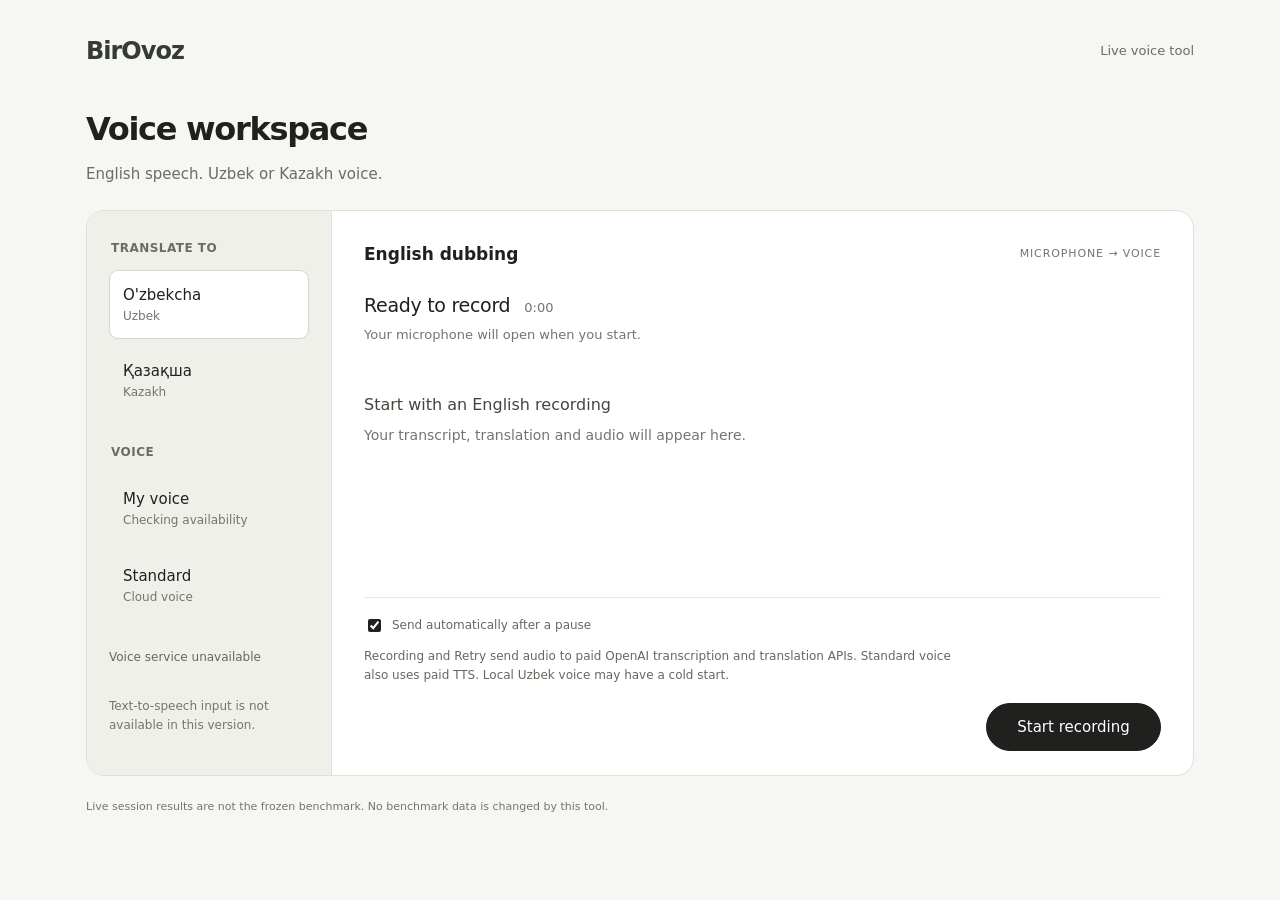
==== commit 7a3d6d56: "Arrange voice tool as sidebar and dubbing workspace" ====
--- a/product/frontend/index.html
+++ b/product/frontend/index.html
@@ -1,309 +1,113 @@
 <!doctype html>
-<html lang="en">
-<head>
-<meta charset="UTF-8">
-<meta name="viewport" content="width=device-width,initial-scale=1">
-<title>BirOvoz — Voice tool</title>
-<style>
-*{
-  box-sizing:border-box}
-  body{
-    margin:0;
-    background:#fafaf9;
-    color:#202321;
-    font:16px/1.55 system-ui,-apple-system,Segoe UI,sans-serif}
-    button,input,a,audio,summary{
-      font:inherit}
-      button,a,summary{
-        touch-action:manipulation}
-        button{
-          border:1px solid #d5d8d5;
-          border-radius:6px;
-          background:white;
-          color:#202321;
-          padding:10px 16px;
-          cursor:pointer}
-          button:hover{
-            background:#eef1ee}
-            button:disabled{
-              opacity:.55;
-              cursor:not-allowed}
-              button:focus-visible,a:focus-visible,summary:focus-visible,input:focus-visible,audio:focus-visible{
-                outline:3px solid #1b684e;
-                outline-offset:3px}
-                [hidden]{
-                  display:none!important}
-                  a{
-                    color:#216348}
-                    main{
-                      max-width:920px;
-                      margin:auto;
-                      padding:36px 28px 60px}
-                      header{
-                        display:flex;
-                        justify-content:space-between;
-                        align-items:center;
-                        border-bottom:1px solid #ddd;
-                        padding-bottom:22px;
-                        margin-bottom:32px}
-                        h1{
-                          font-size:25px;
-                          letter-spacing:-.8px;
-                          margin:0}
-                          h2{
-                            font-size:20px;
-                            margin:0 0 10px}
-                            p{
-                              margin:8px 0}
-                              small,.muted{
-                                color:#5d645f}
-                                .mode{
-                                  font-size:13px;
-                                  color:#5d645f}
-                                  fieldset{
-                                    border:0;
-                                    margin:0;
-                                    padding:0}
-                                    legend{
-                                      font-weight:600;
-                                      margin-bottom:9px}
-                                      .selectors{
-                                        display:grid;
-                                        grid-template-columns:1fr 1fr;
-                                        gap:28px;
-                                        margin:25px 0}
-                                        .lang-row{
-                                          display:flex;
-                                          gap:8px;
-                                          flex-wrap:wrap}
-                                          .lang-btn.active{
-                                            border-color:#216348;
-                                            background:#e9f0eb;
-                                            color:#164c36}
-                                            .lang-en{
-                                              display:block;
-                                              font-size:12px;
-                                              color:#5d645f}
-                                              .capture-mode{
-                                                display:flex;
-                                                gap:9px;
-                                                align-items:center;
-                                                margin:18px 0}
-                                                .notice{
-                                                  font-size:14px;
-                                                  color:#4b554d;
-                                                  max-width:700px}
-                                                  .cost{
-                                                    background:#f0f1ed;
-                                                    border-left:3px solid #727968;
-                                                    padding:12px 16px;
-                                                    margin:24px 0 16px;
-                                                    font-size:14px}
-                                                    .actions{
-                                                      display:flex;
-                                                      align-items:center;
-                                                      gap:10px;
-                                                      flex-wrap:wrap}
-                                                      .mic-btn{
-                                                        background:#216348;
-                                                        border-color:#216348;
-                                                        color:white;
-                                                        font-weight:600;
-                                                        min-width:170px}
-                                                        .mic-btn:hover{
-                                                          background:#174c37}
-                                                          .mic-btn:disabled{
-                                                            background:#6a7c70}
-                                                            .status-area{
-                                                              margin-top:18px}
-                                                              .status-main{
-                                                                font-weight:600}
-                                                                .status-hint{
-                                                                  color:#5d645f;
-                                                                  font-size:14px}
-                                                                  .status-timer{
-                                                                    font-variant-numeric:tabular-nums;
-                                                                    color:#5d645f}
-                                                                    .waveform-canvas{
-                                                                      width:150px;
-                                                                      height:28px;
-                                                                      display:block;
-                                                                      margin:12px 0}
-                                                                      .error-card{
-                                                                        display:none;
-                                                                        border-left:3px solid #ac332e;
-                                                                        background:#fcf0ee;
-                                                                        padding:16px;
-                                                                        margin:20px 0}
-                                                                        .error-card.show{
-                                                                          display:block}
-                                                                          .error-actions{
-                                                                            display:flex;
-                                                                            gap:8px;
-                                                                            margin-top:12px}
-                                                                            #chat{
-                                                                              margin-top:28px}
-                                                                              .chat-empty{
-                                                                                padding:24px 0;
-                                                                                border-top:1px solid #ddd;
-                                                                                color:#5d645f}
-                                                                                .msg{
-                                                                                  padding:18px 0;
-                                                                                  border-top:1px solid #ddd}
-                                                                                  .msg-av{
-                                                                                    display:none}
-                                                                                    .msg-meta{
-                                                                                      display:flex;
-                                                                                      gap:12px;
-                                                                                      font-size:12px;
-                                                                                      font-weight:600;
-                                                                                      color:#5d645f;
-                                                                                      margin-bottom:6px}
-                                                                                      .msg-text{
-                                                                                        white-space:normal;
-                                                                                        overflow-wrap:anywhere}
-                                                                                        .result-player{
-                                                                                          display:block;
-                                                                                          width:100%;
-                                                                                          margin:14px 0}
-                                                                                          .result-actions{
-                                                                                            display:flex;
-                                                                                            gap:10px;
-                                                                                            flex-wrap:wrap}
-                                                                                            .result-details{
-                                                                                              margin:16px 0;
-                                                                                              font-size:14px}
-                                                                                              .result-details summary{
-                                                                                                cursor:pointer;
-                                                                                                color:#4c554e}
-                                                                                                .provider-line{
-                                                                                                  margin:12px 0}
-                                                                                                  .badge{
-                                                                                                    font-size:12px;
-                                                                                                    background:#eef0ed;
-                                                                                                    padding:2px 7px;
-                                                                                                    border-radius:3px}
-                                                                                                    .rc-head{
-                                                                                                      display:flex;
-                                                                                                      gap:12px;
-                                                                                                      flex-wrap:wrap}
-                                                                                                      .rc-grid{
-                                                                                                        display:grid;
-                                                                                                        grid-template-columns:repeat(3,1fr);
-                                                                                                        gap:14px;
-                                                                                                        margin-top:12px}
-                                                                                                        .rc-k{
-                                                                                                          font-size:12px;
-                                                                                                          color:#5d645f}
-                                                                                                          .rc-v{
-                                                                                                            font-weight:600}
-                                                                                                            .rc-badge{
-                                                                                                              color:#5d645f;
-                                                                                                              font-size:12px}
-                                                                                                              .app-foot{
-                                                                                                                margin-top:32px;
-                                                                                                                padding-top:18px;
-                                                                                                                border-top:1px solid #ddd;
-                                                                                                                font-size:13px;
-                                                                                                                color:#5d645f}
-                                                                                                                .rc-title{
-                                                                                                                  display:none}
-                                                                                                                  @media(max-width:600px){
-                                                                                                                    main{
-                                                                                                                      padding:24px 18px 40px}
-                                                                                                                      .selectors{
-                                                                                                                        grid-template-columns:1fr;
-                                                                                                                        gap:20px}
-                                                                                                                        header{
-                                                                                                                          align-items:flex-start;
-                                                                                                                          gap:16px}
-                                                                                                                          h1{
-                                                                                                                            font-size:23px}
-                                                                                                                            .actions button{
-                                                                                                                              flex:1}
-                                                                                                                              .rc-grid{
-                                                                                                                                grid-template-columns:repeat(2,1fr)}
-                                                                                                                              }
-                                                                                                                              .download-wav{
-                                                                                                                                display:inline-block;
-                                                                                                                                padding:10px 16px;
-                                                                                                                                border:1px solid #d5d8d5;
-                                                                                                                                border-radius:6px;
-                                                                                                                                color:#202321;
-                                                                                                                                text-decoration:none}
-                                                                                                                                .download-wav:hover{
-                                                                                                                                  background:#eef1ee}
-input[type="checkbox"] { accent-color:#216348; }
-</style>
-</head>
-<body>
-<main id="app">
-<header>
-<h1>BirOvoz</h1>
-<span class="mode">Live voice tool</span>
-</header>
-<section aria-labelledby="modeTitle">
-<h2 id="modeTitle">English dubbing</h2>
-<p class="muted">Record English speech. Listen to the translation in Uzbek or Kazakh.</p>
-<p class="notice">Text-to-speech input is not available in this version.</p>
-<div class="selectors">
-<fieldset>
-<legend>Translate to</legend>
-<div class="lang-row" role="group" aria-label="Dub to">
-<button class="lang-btn active" aria-pressed="true" data-lang="uz" onclick="setLang('uz')">O'zbekcha<span class="lang-en">Uzbek</span>
-</button>
-<button class="lang-btn" aria-pressed="false" data-lang="kk" onclick="setLang('kk')">Қазақша<span class="lang-en">Kazakh</span>
-</button>
-</div>
-</fieldset>
-<fieldset>
-<legend>Voice</legend>
-<div class="lang-row" role="group" aria-label="Voice provider">
-<button class="lang-btn" id="voiceBtnOpenai" data-voice="openai" onclick="setVoiceProvider('openai')">Standard<span class="lang-en">Cloud voice</span>
-</button>
-<button class="lang-btn" id="voiceBtnEleven" data-voice="local-clone" onclick="setVoiceProvider('local-clone')">My voice<span class="lang-en" id="voiceBtnMyVoiceSub">Checking availability</span>
-</button>
-</div>
-</fieldset>
-</div>
+<html lang="en"><head><meta charset="UTF-8"><meta name="viewport" content="width=device-width,initial-scale=1"><title>BirOvoz — Voice workspace</title><style>
+
+* { box-sizing:border-box; }
+body { margin:0; background:#f6f6f3; color:#20211f; font:15px/1.6 system-ui,-apple-system,Segoe UI,sans-serif; }
+button,input,a,audio,summary { font:inherit; }
+button,a,summary { touch-action:manipulation; }
+button { border:1px solid #deded8; border-radius:9px; background:#fff; color:inherit; padding:11px 16px; cursor:pointer; }
+button:hover { background:#f1f1ed; }
+button:disabled { opacity:.5; cursor:not-allowed; }
+button:focus-visible,a:focus-visible,summary:focus-visible,input:focus-visible,audio:focus-visible { outline:3px solid #545951; outline-offset:4px; }
+[hidden] { display:none!important; }
+a { color:#343b32; }
+input[type=checkbox] { accent-color:#20211f; }
+main { max-width:1180px; margin:auto; padding:32px 36px 48px; }
+.topbar { display:flex; align-items:center; justify-content:space-between; margin-bottom:34px; }
+.brand { font-size:24px; font-weight:700; letter-spacing:-1px; text-decoration:none; }
+.live-label { color:#696d65; font-size:13px; }
+.intro { margin-bottom:24px; }
+.intro h1 { margin:0 0 6px; font-size:32px; font-weight:600; letter-spacing:-1.3px; }
+.intro p { color:#696d65; margin:0; }
+.studio { display:grid; grid-template-columns:245px minmax(0,1fr); border:1px solid #e0e0d9; border-radius:18px; overflow:hidden; background:white; }
+.settings { padding:28px 22px; background:#f0f0eb; border-right:1px solid #e0e0d9; }
+fieldset { border:0; margin:0 0 28px; padding:0; min-width:0; }
+legend { font-size:12px; font-weight:600; letter-spacing:.04em; color:#696d65; margin-bottom:12px; }
+.lang-row { display:flex; flex-direction:column; gap:7px; }
+.lang-btn { text-align:left; background:transparent; border-color:transparent; border-radius:9px; padding:12px 13px; }
+.lang-btn.active { background:white; border-color:#d4d5cd; }
+.lang-en { display:block; color:#72766d; font-size:12px; }
+.notice { color:#64695f; font-size:12px; margin:8px 0; }
+.capability-note { font-size:12px; color:#72766d; margin-top:30px; }
+.workspace { min-width:0; padding:30px 32px 24px; display:flex; flex-direction:column; }
+.workspace-heading { display:flex; justify-content:space-between; align-items:center; gap:16px; margin-bottom:22px; }
+.workspace-heading h2 { font-size:17px; margin:0; font-weight:600; }
+.mode { font-size:11px; text-transform:uppercase; letter-spacing:.08em; color:#72766d; }
+.status-area { display:flex; flex-wrap:wrap; column-gap:14px; align-items:baseline; }
+.status-main { font-size:19px; font-weight:500; letter-spacing:-.3px; }
+.status-timer { font-size:13px; font-variant-numeric:tabular-nums; color:#72766d; }
+.status-hint { flex-basis:100%; font-size:13px; color:#72766d; margin-top:5px; }
+.waveform-canvas { width:180px; height:28px; margin:10px 0; display:block; }
+#micStage:not(.active) .waveform-canvas { visibility:hidden; height:0; margin:0; }
+.results { flex:1; min-width:0; margin-top:22px; }
+.chat-empty { min-height:130px; padding:24px 0; color:#72766d; font-size:14px; }
+.chat-empty strong { display:block; color:#41473d; font-size:16px; font-weight:500; margin-bottom:6px; }
+.controls { border-top:1px solid #e8e8e2; padding-top:18px; margin-top:22px; }
+.capture-mode { display:flex; gap:8px; align-items:center; font-size:12px; color:#64695f; }
+.cost { font-size:12px; color:#64695f; margin:12px 0 18px; max-width:610px; }
+.actions { display:flex; justify-content:flex-end; flex-wrap:wrap; gap:8px; }
+.mic-btn { background:#20211f; color:white; border-color:#20211f; font-weight:500; min-width:175px; border-radius:24px; }
+.mic-btn:hover { background:#393c35; }
+.mic-btn:disabled { background:#74786e; }
+.error-card { display:none; border-left:2px solid #a33d33; padding:12px 16px; margin:18px 0; background:#fff5f3; }
+.error-card.show { display:block; }
+.error-actions { display:flex; gap:8px; margin-top:10px; flex-wrap:wrap; }
+.msg { border-top:1px solid #e8e8e2; padding:18px 0; }
+.msg-meta { display:flex; flex-wrap:wrap; gap:8px; font-size:11px; color:#72766d; margin-bottom:7px; }
+.msg-text { overflow-wrap:anywhere; }
+.result-player { width:100%; display:block; margin:16px 0 10px; }
+.result-actions { display:flex; flex-wrap:wrap; gap:8px; }
+.result-actions button,.download-wav { padding:7px 12px; font-size:12px; border-radius:7px; }
+.download-wav { border:1px solid #deded8; color:#20211f; text-decoration:none; display:inline-block; }
+.download-wav:hover { background:#f1f1ed; }
+.play-again svg { width:12px; height:12px; margin-right:5px; }
+.badge { background:#ededdf; color:#41473d; padding:1px 6px; border-radius:3px; }
+.result-details { font-size:12px; margin-top:16px; color:#64695f; }
+.result-details summary { cursor:pointer; }
+.provider-line { margin:12px 0; }
+.rc-head { display:flex; flex-wrap:wrap; gap:8px; }
+.rc-title { display:none; }
+.rc-grid { display:grid; grid-template-columns:repeat(3,1fr); gap:12px; margin:12px 0; }
+.rc-k { color:#72766d; font-size:11px; }
+.rc-v { color:#41473d; font-weight:600; }
+.app-foot { color:#72766d; font-size:11px; margin-top:22px; }
+@media (max-width:700px) {
+  main { padding:22px 16px 32px; }
+  .topbar { margin-bottom:24px; }
+  .intro h1 { font-size:27px; }
+  .studio { grid-template-columns:1fr; }
+  .settings { border-right:0; border-bottom:1px solid #e0e0d9; padding:18px; display:grid; grid-template-columns:1fr 1fr; column-gap:12px; }
+  fieldset { margin-bottom:12px; }
+  .notice,.capability-note { grid-column:1/-1; margin:5px 0; }
+  .workspace { padding:22px 18px; }
+  .actions .mic-btn { flex:1; }
+  .rc-grid { grid-template-columns:repeat(2,1fr); }
+}
+</style></head><body><main id="app">
+<header class="topbar"><a class="brand" href="/" aria-label="BirOvoz home">BirOvoz</a><span class="live-label">Live voice tool</span></header>
+<div class="intro"><h1>Voice workspace</h1><p>English speech. Uzbek or Kazakh voice.</p></div>
+<div class="studio">
+<aside class="settings" aria-label="Voice settings">
+<fieldset><legend>TRANSLATE TO</legend><div class="lang-row" role="group" aria-label="Dub to">
+<button class="lang-btn active" aria-pressed="true" data-lang="uz" onclick="setLang('uz')">O'zbekcha<span class="lang-en">Uzbek</span></button>
+<button class="lang-btn" aria-pressed="false" data-lang="kk" onclick="setLang('kk')">Қазақша<span class="lang-en">Kazakh</span></button>
+</div></fieldset>
+<fieldset><legend>VOICE</legend><div class="lang-row" role="group" aria-label="Voice provider">
+<button class="lang-btn" id="voiceBtnEleven" data-voice="local-clone" onclick="setVoiceProvider('local-clone')">My voice<span class="lang-en" id="voiceBtnMyVoiceSub">Checking availability</span></button>
+<button class="lang-btn" id="voiceBtnOpenai" data-voice="openai" onclick="setVoiceProvider('openai')">Standard<span class="lang-en">Cloud voice</span></button>
+</div></fieldset>
 <p class="notice" id="voiceStatus" role="status">Checking voice availability…</p>
-<label class="capture-mode">
-<input type="checkbox" id="autoSendInput" checked>Send automatically after a pause</label>
-<p class="cost" id="costNotice">Recording and Retry send audio to paid OpenAI transcription and translation APIs. Standard voice also uses paid TTS. Local Uzbek voice may have a cold start.</p>
-<div id="micStage">
-<div id="progressRing" hidden>
-</div>
-<div class="actions">
-<button class="mic-btn" id="micBtn" onclick="toggleMic()" aria-label="Start recording">
-<span id="micLabel">Start recording</span>
-<span id="micIcon" hidden>
-</span>
-</button>
-<button id="sendRecordingBtn" onclick="stopRecording()" hidden>Send recording</button>
-<button id="stopSessionBtn" onclick="endHandsFree()" hidden>Stop</button>
-</div>
-<canvas id="waveCanvas" class="waveform-canvas" aria-hidden="true">
-</canvas>
-<div class="status-area" role="status" aria-live="polite">
-<div id="statusMain" class="status-main">Ready to record</div>
-<div id="statusTimer" class="status-timer">0:00</div>
-<div id="statusHint" class="status-hint">Your microphone will open when you start.</div>
-</div>
-</div>
-</section>
-<div class="error-card" id="errorCard" role="alert">
-<div id="errorMsg">
-</div>
-<div class="error-actions">
-<button onclick="retryLast()">Retry paid request</button>
-<button onclick="hideError()">Dismiss</button>
-</div>
-</div>
-<section aria-label="Session results">
-<div id="chat">
-<div id="chatEmpty" class="chat-empty">Your transcript, translation and audio will appear here.</div>
-</div>
-</section>
+<p class="capability-note">Text-to-speech input is not available in this version.</p>
+</aside>
+<section class="workspace" aria-labelledby="modeTitle">
+<div class="workspace-heading"><h2 id="modeTitle">English dubbing</h2><span class="mode">Microphone → voice</span></div>
+<div id="micStage"><div id="progressRing" hidden></div><div class="status-area" role="status" aria-live="polite"><div class="status-main" id="statusMain">Ready to record</div><div class="status-timer" id="statusTimer">0:00</div><div class="status-hint" id="statusHint">Your microphone will open when you start.</div></div><canvas id="waveCanvas" class="waveform-canvas" aria-hidden="true"></canvas></div>
+<div class="error-card" id="errorCard" role="alert"><div id="errorMsg"></div><div class="error-actions"><button onclick="retryLast()">Retry paid request</button><button onclick="hideError()">Dismiss</button></div></div>
+<section class="results" aria-label="Session results"><div id="chat"><div id="chatEmpty" class="chat-empty"><strong>Start with an English recording</strong>Your transcript, translation and audio will appear here.</div></div></section>
+<div class="controls"><label class="capture-mode"><input type="checkbox" id="autoSendInput" checked>Send automatically after a pause</label>
+<p class="cost">Recording and Retry send audio to paid OpenAI transcription and translation APIs. Standard voice also uses paid TTS. Local Uzbek voice may have a cold start.</p>
+<div class="actions"><button id="stopSessionBtn" onclick="endHandsFree()" hidden>Stop</button><button id="sendRecordingBtn" onclick="stopRecording()" hidden>Send recording</button><button class="mic-btn" id="micBtn" onclick="toggleMic()" aria-label="Start recording"><span id="micLabel">Start recording</span><span id="micIcon" hidden></span></button></div></div>
+</section></div>
 <footer class="app-foot">Live session results are not the frozen benchmark. No benchmark data is changed by this tool.</footer>
 </main><script>
 /* ═══════════════════════════════════════════════════════════
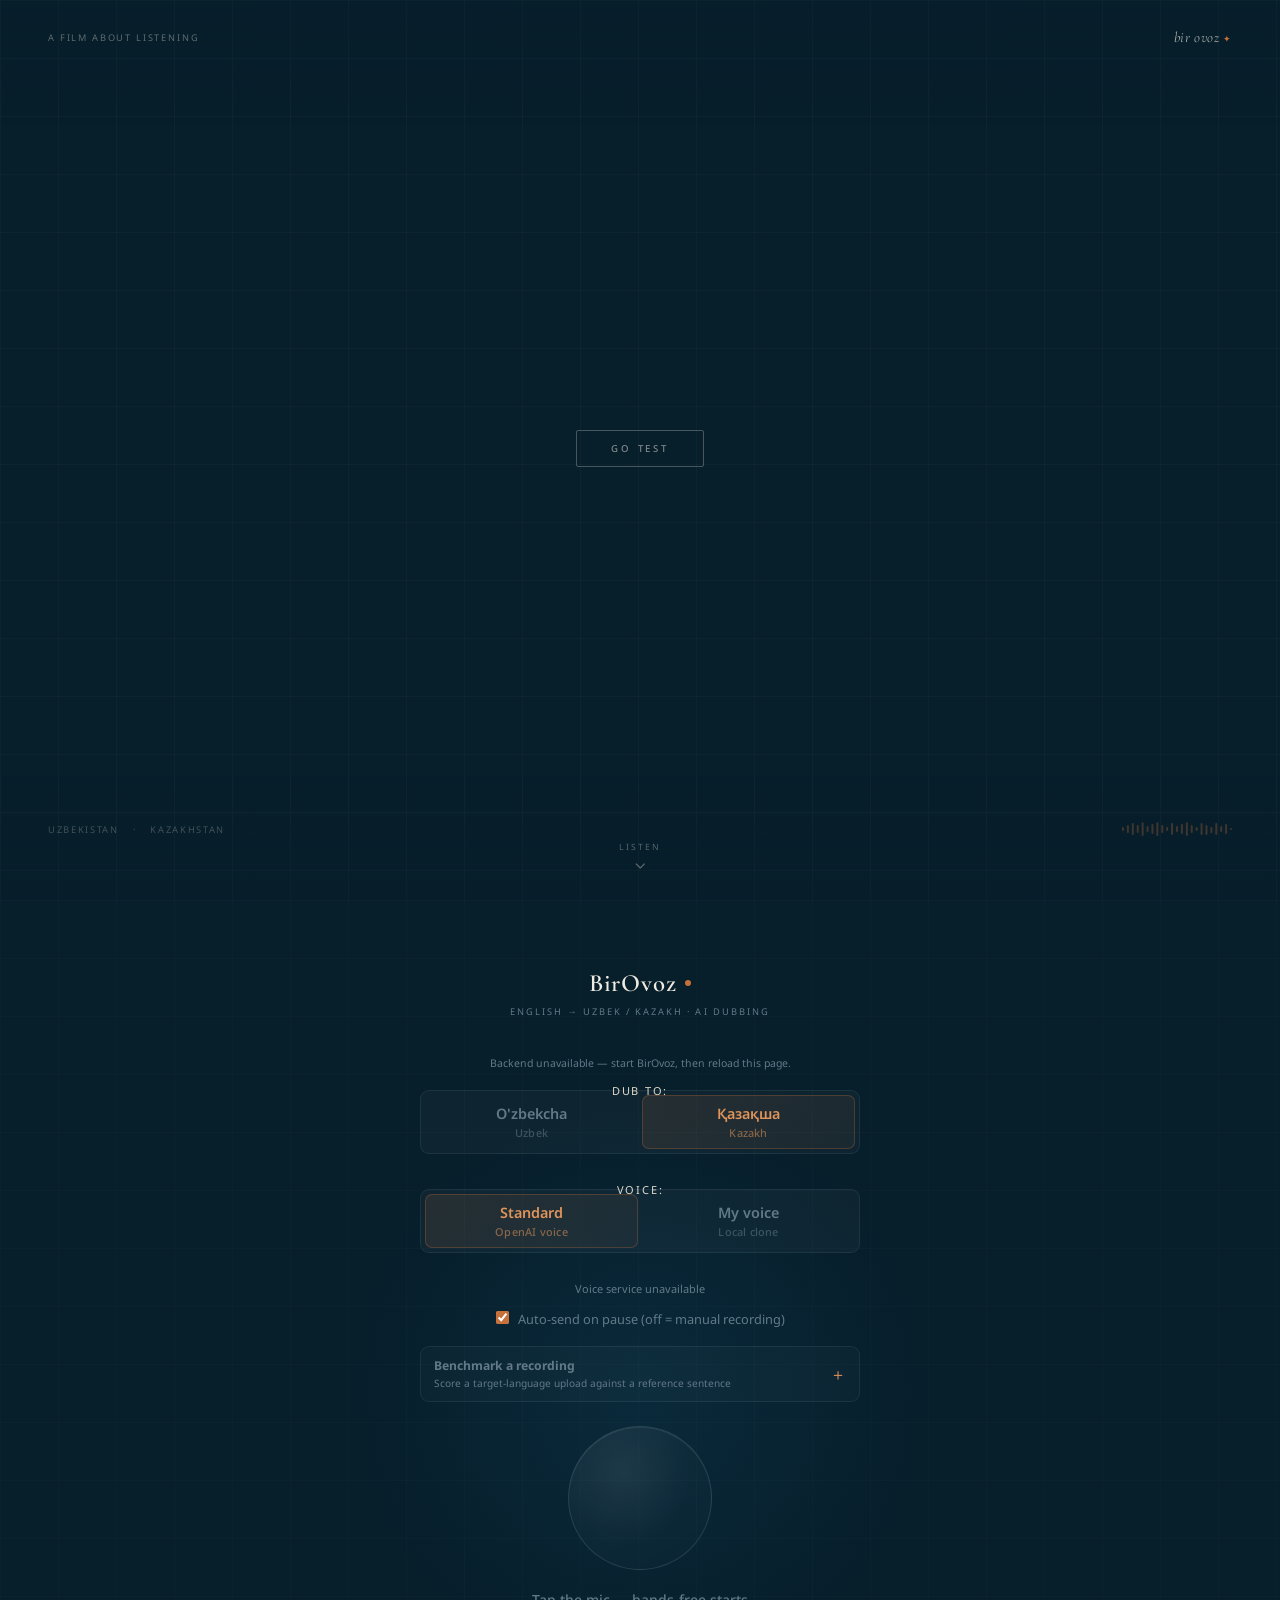
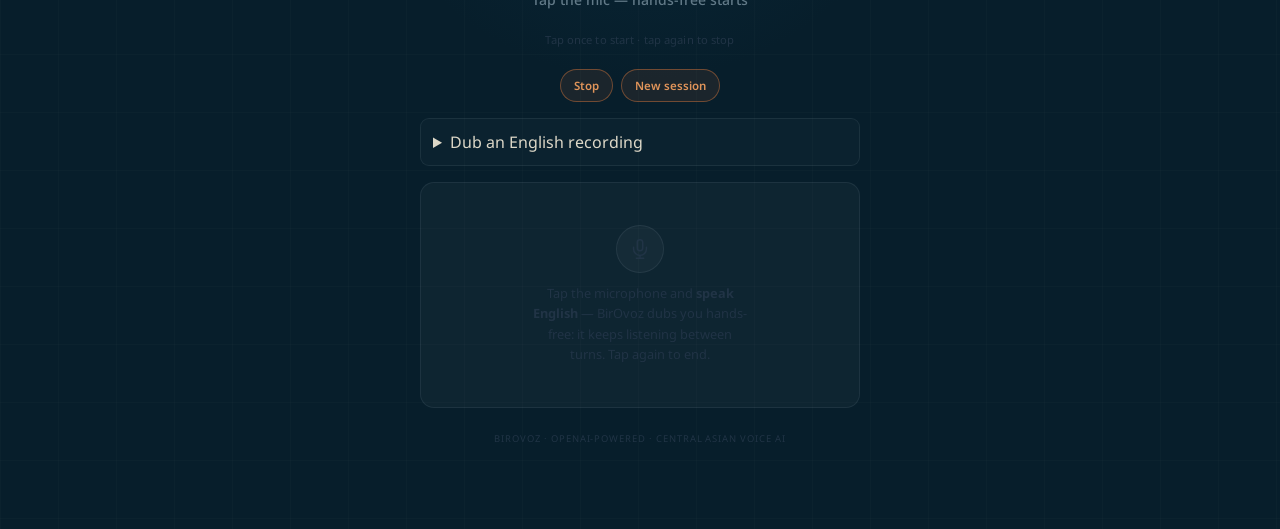
==== commit 59d0c4b3: "Merge master into demo and preserve cancellation and shutdown fixes" ====
--- a/product/frontend/index.html
+++ b/product/frontend/index.html
@@ -1,115 +1,1008 @@
-<!doctype html>
-<html lang="en"><head><meta charset="UTF-8"><meta name="viewport" content="width=device-width,initial-scale=1"><title>BirOvoz — Voice workspace</title><style>
-
-* { box-sizing:border-box; }
-body { margin:0; background:#f6f6f3; color:#20211f; font:15px/1.6 system-ui,-apple-system,Segoe UI,sans-serif; }
-button,input,a,audio,summary { font:inherit; }
-button,a,summary { touch-action:manipulation; }
-button { border:1px solid #deded8; border-radius:9px; background:#fff; color:inherit; padding:11px 16px; cursor:pointer; }
-button:hover { background:#f1f1ed; }
-button:disabled { opacity:.5; cursor:not-allowed; }
-button:focus-visible,a:focus-visible,summary:focus-visible,input:focus-visible,audio:focus-visible { outline:3px solid #545951; outline-offset:4px; }
-[hidden] { display:none!important; }
-a { color:#343b32; }
-input[type=checkbox] { accent-color:#20211f; }
-main { max-width:1180px; margin:auto; padding:32px 36px 48px; }
-.topbar { display:flex; align-items:center; justify-content:space-between; margin-bottom:34px; }
-.brand { font-size:24px; font-weight:700; letter-spacing:-1px; text-decoration:none; }
-.live-label { color:#696d65; font-size:13px; }
-.intro { margin-bottom:24px; }
-.intro h1 { margin:0 0 6px; font-size:32px; font-weight:600; letter-spacing:-1.3px; }
-.intro p { color:#696d65; margin:0; }
-.studio { display:grid; grid-template-columns:245px minmax(0,1fr); border:1px solid #e0e0d9; border-radius:18px; overflow:hidden; background:white; }
-.settings { padding:28px 22px; background:#f0f0eb; border-right:1px solid #e0e0d9; }
-fieldset { border:0; margin:0 0 28px; padding:0; min-width:0; }
-legend { font-size:12px; font-weight:600; letter-spacing:.04em; color:#696d65; margin-bottom:12px; }
-.lang-row { display:flex; flex-direction:column; gap:7px; }
-.lang-btn { text-align:left; background:transparent; border-color:transparent; border-radius:9px; padding:12px 13px; }
-.lang-btn.active { background:white; border-color:#d4d5cd; }
-.lang-en { display:block; color:#72766d; font-size:12px; }
-.notice { color:#64695f; font-size:12px; margin:8px 0; }
-.capability-note { font-size:12px; color:#72766d; margin-top:30px; }
-.workspace { min-width:0; padding:30px 32px 24px; display:flex; flex-direction:column; }
-.workspace-heading { display:flex; justify-content:space-between; align-items:center; gap:16px; margin-bottom:22px; }
-.workspace-heading h2 { font-size:17px; margin:0; font-weight:600; }
-.mode { font-size:11px; text-transform:uppercase; letter-spacing:.08em; color:#72766d; }
-.status-area { display:flex; flex-wrap:wrap; column-gap:14px; align-items:baseline; }
-.status-main { font-size:19px; font-weight:500; letter-spacing:-.3px; }
-.status-timer { font-size:13px; font-variant-numeric:tabular-nums; color:#72766d; }
-.status-hint { flex-basis:100%; font-size:13px; color:#72766d; margin-top:5px; }
-.waveform-canvas { width:180px; height:28px; margin:10px 0; display:block; }
-#micStage:not(.active) .waveform-canvas { visibility:hidden; height:0; margin:0; }
-.results { flex:1; min-width:0; margin-top:22px; }
-.chat-empty { min-height:130px; padding:24px 0; color:#72766d; font-size:14px; }
-.chat-empty strong { display:block; color:#41473d; font-size:16px; font-weight:500; margin-bottom:6px; }
-.controls { border-top:1px solid #e8e8e2; padding-top:18px; margin-top:22px; }
-.capture-mode { display:flex; gap:8px; align-items:center; font-size:12px; color:#64695f; }
-.cost { font-size:12px; color:#64695f; margin:12px 0 18px; max-width:610px; }
-.actions { display:flex; justify-content:flex-end; flex-wrap:wrap; gap:8px; }
-.mic-btn { background:#20211f; color:white; border-color:#20211f; font-weight:500; min-width:175px; border-radius:24px; }
-.mic-btn:hover { background:#393c35; }
-.mic-btn:disabled { background:#74786e; }
-.error-card { display:none; border-left:2px solid #a33d33; padding:12px 16px; margin:18px 0; background:#fff5f3; }
-.error-card.show { display:block; }
-.error-actions { display:flex; gap:8px; margin-top:10px; flex-wrap:wrap; }
-.msg { border-top:1px solid #e8e8e2; padding:18px 0; }
-.msg-meta { display:flex; flex-wrap:wrap; gap:8px; font-size:11px; color:#72766d; margin-bottom:7px; }
-.msg-text { overflow-wrap:anywhere; }
-.result-player { width:100%; display:block; margin:16px 0 10px; }
-.result-actions { display:flex; flex-wrap:wrap; gap:8px; }
-.result-actions button,.download-wav { padding:7px 12px; font-size:12px; border-radius:7px; }
-.download-wav { border:1px solid #deded8; color:#20211f; text-decoration:none; display:inline-block; }
-.download-wav:hover { background:#f1f1ed; }
-.play-again svg { width:12px; height:12px; margin-right:5px; }
-.badge { background:#ededdf; color:#41473d; padding:1px 6px; border-radius:3px; }
-.result-details { font-size:12px; margin-top:16px; color:#64695f; }
-.result-details summary { cursor:pointer; }
-.provider-line { margin:12px 0; }
-.rc-head { display:flex; flex-wrap:wrap; gap:8px; }
-.rc-title { display:none; }
-.rc-grid { display:grid; grid-template-columns:repeat(3,1fr); gap:12px; margin:12px 0; }
-.rc-k { color:#72766d; font-size:11px; }
-.rc-v { color:#41473d; font-weight:600; }
-.app-foot { color:#72766d; font-size:11px; margin-top:22px; }
-@media (max-width:700px) {
-  main { padding:22px 16px 32px; }
-  .topbar { margin-bottom:24px; }
-  .intro h1 { font-size:27px; }
-  .studio { grid-template-columns:1fr; }
-  .settings { border-right:0; border-bottom:1px solid #e0e0d9; padding:18px; display:grid; grid-template-columns:1fr 1fr; column-gap:12px; }
-  fieldset { margin-bottom:12px; }
-  .notice,.capability-note { grid-column:1/-1; margin:5px 0; }
-  .workspace { padding:22px 18px; }
-  .actions .mic-btn { flex:1; }
-  .rc-grid { grid-template-columns:repeat(2,1fr); }
-}
-</style></head><body><main id="app">
-<header class="topbar"><a class="brand" href="/" aria-label="BirOvoz home">BirOvoz</a><span class="live-label">Live voice tool</span></header>
-<div class="intro"><h1>Voice workspace</h1><p>English speech. Uzbek or Kazakh voice.</p></div>
-<div class="studio">
-<aside class="settings" aria-label="Voice settings">
-<fieldset><legend>TRANSLATE TO</legend><div class="lang-row" role="group" aria-label="Dub to">
-<button class="lang-btn active" aria-pressed="true" data-lang="uz" onclick="setLang('uz')">O'zbekcha<span class="lang-en">Uzbek</span></button>
-<button class="lang-btn" aria-pressed="false" data-lang="kk" onclick="setLang('kk')">Қазақша<span class="lang-en">Kazakh</span></button>
-</div></fieldset>
-<fieldset><legend>VOICE</legend><div class="lang-row" role="group" aria-label="Voice provider">
-<button class="lang-btn" id="voiceBtnEleven" data-voice="local-clone" onclick="setVoiceProvider('local-clone')">My voice<span class="lang-en" id="voiceBtnMyVoiceSub">Checking availability</span></button>
-<button class="lang-btn" id="voiceBtnOpenai" data-voice="openai" onclick="setVoiceProvider('openai')">Standard<span class="lang-en">Cloud voice</span></button>
-</div></fieldset>
-<p class="notice" id="voiceStatus" role="status">Checking voice availability…</p>
-<p class="capability-note">Text-to-speech input is not available in this version.</p>
-</aside>
-<section class="workspace" aria-labelledby="modeTitle">
-<div class="workspace-heading"><h2 id="modeTitle">English dubbing</h2><span class="mode">Microphone → voice</span></div>
-<div id="micStage"><div id="progressRing" hidden></div><div class="status-area" role="status" aria-live="polite"><div class="status-main" id="statusMain">Ready to record</div><div class="status-timer" id="statusTimer">0:00</div><div class="status-hint" id="statusHint">Your microphone will open when you start.</div></div><canvas id="waveCanvas" class="waveform-canvas" aria-hidden="true"></canvas></div>
-<div class="error-card" id="errorCard" role="alert"><div id="errorMsg"></div><div class="error-actions"><button onclick="retryLast()">Retry paid request</button><button onclick="hideError()">Dismiss</button></div></div>
-<section class="results" aria-label="Session results"><div id="chat"><div id="chatEmpty" class="chat-empty"><strong>Start with an English recording</strong>Your transcript, translation and audio will appear here.</div></div></section>
-<div class="controls"><label class="capture-mode"><input type="checkbox" id="autoSendInput" checked>Send automatically after a pause</label>
-<p class="cost">Recording and Retry send audio to paid OpenAI transcription and translation APIs. Standard voice also uses paid TTS. Local Uzbek voice may have a cold start.</p>
-<div class="actions"><button id="stopSessionBtn" onclick="endHandsFree()" hidden>Stop</button><button id="sendRecordingBtn" onclick="stopRecording()" hidden>Send recording</button><button class="mic-btn" id="micBtn" onclick="toggleMic()" aria-label="Start recording"><span id="micLabel">Start recording</span><span id="micIcon" hidden></span></button></div></div>
-</section></div>
-<footer class="app-foot">Live session results are not the frozen benchmark. No benchmark data is changed by this tool.</footer>
-</main><script>
+<!DOCTYPE html>
+<html lang="en">
+<head>
+<meta charset="UTF-8">
+<meta name="viewport" content="width=device-width,initial-scale=1.0">
+<title>BirOvoz — Every Story, In Your Own Language</title>
+<link rel="preconnect" href="https://fonts.googleapis.com">
+<link rel="preconnect" href="https://fonts.gstatic.com" crossorigin>
+<link href="https://fonts.googleapis.com/css2?family=Cormorant+Garamond:ital,wght@0,300;0,400;0,600;0,700;1,300;1,400&family=Noto+Sans:wght@400;500;600&display=swap" rel="stylesheet">
+<style>
+*,*::before,*::after{box-sizing:border-box;margin:0;padding:0}
+html{scroll-behavior:smooth}
+
+:root{
+  --teal:        #0c3347;
+  --teal-dark:   #071e2b;
+  --cream:       #f0ebe0;
+  --amber:       #c8703a;
+  --amber-lite:  #e0945a;
+  --sage:        #4aaf82;
+  --steel:       #2a7da8;
+
+  --bg:            #071e2b;
+  --surface:       rgba(255,255,255,0.03);
+  --surface-hover: rgba(255,255,255,0.055);
+  --border:        rgba(200,225,235,0.08);
+  --border-bright: rgba(200,225,235,0.14);
+  --text:          #ddd8c8;
+  --text-dim:      #627a88;
+  --text-faint:    #213446;
+
+  --r:    14px;
+  --r-sm:  9px;
+}
+
+body{
+  font-family:-apple-system,BlinkMacSystemFont,'SF Pro Text','Segoe UI','Noto Sans',Roboto,sans-serif;
+  background:var(--bg);
+  color:var(--text);
+  overflow-x:hidden;
+}
+
+/* ══ HERO ══════════════════════════════════════════════════ */
+.hero{
+  position:relative;
+  height:100svh;
+  min-height:580px;
+  overflow:hidden;
+  background:var(--teal-dark);
+  display:flex;
+  flex-direction:column;
+  transform:translateY(0);
+  transition:opacity 0.75s ease, transform 0.9s cubic-bezier(0.76,0,0.24,1);
+}
+.hero--exit{
+  opacity:0;
+  transform:translateY(-20px);
+  pointer-events:none;
+}
+
+/* Video */
+.hero-video{
+  position:absolute;
+  inset:0;
+  width:100%;height:100%;
+  object-fit:cover;
+  object-position:center center;
+  opacity:0;
+  transform:scale(1);
+  transition:opacity 2s ease, transform 1.6s cubic-bezier(0.33,0,0.66,0);
+  pointer-events:none;
+  will-change:transform,opacity;
+}
+.hero-video.loaded{opacity:1}
+.hero-video.exiting{transform:scale(1.06)}
+
+/* Blueprint grid */
+.hero-grid{
+  position:absolute;
+  inset:0;
+  background-image:
+    linear-gradient(rgba(255,255,255,0.028) 1px, transparent 1px),
+    linear-gradient(90deg,rgba(255,255,255,0.028) 1px, transparent 1px);
+  background-size:58px 58px;
+  pointer-events:none;
+  z-index:1;
+}
+
+/* Minimal vignette — barely-there edge darkening, video shows through fully */
+.hero-overlay{
+  position:absolute;
+  inset:0;
+  background:
+    linear-gradient(to bottom, rgba(7,30,43,0.32) 0%, transparent 14%),
+    linear-gradient(to top,    rgba(7,30,43,0.28) 0%, transparent 14%);
+  z-index:1;
+  pointer-events:none;
+}
+
+/* Content */
+.hero-content{
+  position:relative;
+  z-index:2;
+  height:100%;
+  display:flex;
+  flex-direction:column;
+  padding:0 48px;
+}
+
+/* ── Hero nav */
+.hero-nav{
+  display:flex;
+  align-items:center;
+  justify-content:space-between;
+  padding:28px 0;
+  flex-shrink:0;
+}
+.hero-nav-label{
+  font-size:0.575rem;
+  letter-spacing:0.2em;
+  text-transform:uppercase;
+  color:rgba(240,235,224,0.38);
+}
+.hero-wordmark{
+  font-family:'Cormorant Garamond',Georgia,serif;
+  font-weight:400;
+  font-style:italic;
+  font-size:0.92rem;
+  letter-spacing:0.04em;
+  color:rgba(240,235,224,0.7);
+  display:flex;
+  align-items:baseline;
+  gap:4px;
+}
+.hero-wordmark .star{
+  font-style:normal;
+  font-size:0.55rem;
+  color:var(--amber);
+  vertical-align:super;
+}
+
+
+/* ── Hero foot */
+.hero-foot{
+  flex-shrink:0;
+  display:flex;
+  align-items:flex-end;
+  justify-content:space-between;
+  padding-bottom:64px;
+}
+.hero-langs{
+  display:flex;
+  gap:14px;
+  align-items:center;
+}
+.hero-lang{
+  font-size:0.58rem;
+  letter-spacing:0.18em;
+  text-transform:uppercase;
+  color:rgba(240,235,224,0.25);
+}
+.hero-wave{
+  color:rgba(200,112,58,0.3);
+}
+.hero-wave svg{
+  width:110px;height:14px;
+  fill:currentColor;
+  display:block;
+}
+
+/* ── GO TEST */
+.hero-center{
+  flex:1;
+  display:flex;
+  align-items:center;
+  justify-content:center;
+}
+.go-test{
+  padding:11px 34px;
+  border:1px solid rgba(240,235,224,0.28);
+  border-radius:2px;
+  background:transparent;
+  color:rgba(240,235,224,0.52);
+  font-family:inherit;
+  font-size:0.6rem;
+  font-weight:500;
+  letter-spacing:0.3em;
+  text-transform:uppercase;
+  cursor:pointer;
+  transform:translateY(0);
+  transition:border-color 0.4s ease, color 0.4s ease, transform 0.5s cubic-bezier(0.22,1,0.36,1);
+  position:relative;z-index:2;
+}
+.go-test:hover{
+  border-color:rgba(240,235,224,0.58);
+  color:rgba(240,235,224,0.88);
+  transform:translateY(-3px);
+}
+.go-test:active{
+  border-color:rgba(200,112,58,0.5);
+  color:var(--amber-lite);
+  transform:translateY(-1px);
+}
+
+/* ── Scroll cue */
+.scroll-cue{
+  position:absolute;
+  bottom:26px;left:50%;
+  transform:translateX(-50%);
+  z-index:2;
+  display:flex;
+  flex-direction:column;
+  align-items:center;
+  gap:5px;
+  cursor:pointer;
+  opacity:0.35;
+  transition:opacity 0.2s;
+  border:none;background:transparent;
+  color:var(--cream);
+  font-family:inherit;
+}
+.scroll-cue:hover{opacity:0.7}
+.scroll-cue span{
+  font-size:0.54rem;
+  letter-spacing:0.22em;
+  text-transform:uppercase;
+}
+.scroll-cue svg{
+  width:16px;height:16px;
+  stroke:currentColor;fill:none;
+  stroke-width:1.8;stroke-linecap:round;stroke-linejoin:round;
+  animation:cue-bounce 2.2s ease-in-out infinite;
+}
+@keyframes cue-bounce{
+  0%,100%{transform:translateY(0)}
+  50%{transform:translateY(5px)}
+}
+
+/* ── Hero entrance animations */
+.hero-nav,
+.hero-center,
+.hero-foot{
+  animation:hero-rise 1s cubic-bezier(0.22,1,0.36,1) both;
+}
+.hero-nav{    animation-delay:0.05s}
+.hero-center{ animation-delay:0.35s}
+.hero-foot{   animation-delay:0.55s}
+@keyframes hero-rise{
+  from{opacity:0;transform:translateY(20px)}
+  to{opacity:1;transform:translateY(0)}
+}
+
+@media(prefers-reduced-motion:reduce){
+  .hero-video{transition:none}
+  .hero{transition:none}
+  .hero-nav,.hero-center,.hero-foot{animation:none}
+  .scroll-cue svg{animation:none}
+}
+
+/* ══ APP SECTION ════════════════════════════════════════════ */
+.app-section{
+  background:var(--bg);
+  min-height:100svh;
+  display:flex;
+  flex-direction:column;
+  align-items:center;
+  padding:68px 16px 84px;
+  position:relative;
+  overflow:hidden;
+}
+/* Subtle ambient glow */
+.app-section::before{
+  content:'';
+  position:absolute;
+  top:40%;left:50%;
+  transform:translate(-50%,-50%);
+  width:600px;height:600px;
+  background:radial-gradient(circle,rgba(12,51,71,0.55) 0%,transparent 68%);
+  pointer-events:none;
+}
+
+.app-inner{
+  width:100%;max-width:440px;
+  position:relative;z-index:1;
+}
+
+/* ── App brand mark */
+.app-brand{
+  text-align:center;
+  margin-bottom:38px;
+}
+.app-wordmark{
+  font-family:'Cormorant Garamond',Georgia,serif;
+  font-weight:600;
+  font-size:1.55rem;
+  letter-spacing:0.04em;
+  color:var(--cream);
+  display:inline-flex;
+  align-items:center;
+  gap:8px;
+}
+.amber-dot{
+  width:6px;height:6px;
+  border-radius:50%;
+  background:var(--amber);
+  flex-shrink:0;
+  margin-bottom:1px;
+}
+.app-tagline{
+  display:block;
+  font-size:0.58rem;
+  letter-spacing:0.22em;
+  text-transform:uppercase;
+  color:var(--text-dim);
+  margin-top:7px;
+}
+
+/* ── Lang selector */
+.lang-row{
+  display:flex;
+  gap:4px;
+  margin-bottom:28px;
+  background:var(--surface);
+  border:1px solid var(--border);
+  border-radius:var(--r-sm);
+  padding:4px;
+}
+.lang-btn{
+  flex:1;
+  padding:9px 10px;
+  border-radius:7px;
+  border:none;
+  background:transparent;
+  color:var(--text-dim);
+  font-size:0.875rem;
+  font-weight:500;
+  cursor:pointer;
+  transition:all 0.18s ease;
+  display:flex;flex-direction:column;
+  align-items:center;gap:2px;
+  font-family:inherit;
+}
+.lang-btn:hover{color:var(--text);background:var(--surface-hover)}
+.lang-btn.active{
+  background:linear-gradient(135deg,rgba(200,112,58,0.13),rgba(200,112,58,0.06));
+  color:var(--amber-lite);
+  box-shadow:inset 0 0 0 1px rgba(200,112,58,0.28);
+}
+.lang-native{font-weight:600;font-size:0.9rem}
+.lang-en{font-size:0.68rem;opacity:0.55;letter-spacing:0.02em}
+
+/* ── Mic stage */
+.mic-stage{
+  display:flex;
+  flex-direction:column;
+  align-items:center;
+  padding:24px 0 22px;
+  position:relative;
+}
+.halo{
+  position:absolute;
+  top:50%;left:50%;
+  transform:translate(-50%,-50%);
+  border-radius:50%;
+  pointer-events:none;
+}
+.halo-1{
+  width:192px;height:192px;
+  border:1px solid var(--border);
+  opacity:0;transition:opacity 0.4s;
+}
+.halo-2{
+  width:222px;height:222px;
+  border:1px dashed rgba(200,112,58,0.14);
+  opacity:0;transition:opacity 0.4s 0.1s;
+}
+.mic-stage.active .halo-1{opacity:1}
+.mic-stage.active .halo-2{opacity:0.5}
+
+.progress-ring{
+  position:absolute;
+  width:168px;height:168px;
+  border-radius:50%;
+  pointer-events:none;
+  opacity:0;transition:opacity 0.3s;
+}
+/* Recording → amber */
+.progress-ring.show-red{
+  border:2px solid transparent;
+  border-top-color:var(--amber);
+  border-right-color:rgba(200,112,58,0.3);
+  animation:ring-spin 2s linear infinite;
+  opacity:1;
+}
+/* Processing → steel blue */
+.progress-ring.show-blue{
+  border:2px solid transparent;
+  border-top-color:var(--steel);
+  border-right-color:rgba(42,125,168,0.3);
+  animation:ring-spin 0.9s linear infinite;
+  opacity:1;
+}
+/* Speaking → sage */
+.progress-ring.show-green{
+  border:2px solid transparent;
+  border-top-color:var(--sage);
+  border-right-color:rgba(74,175,130,0.3);
+  animation:ring-breathe 2s ease-in-out infinite;
+  opacity:1;
+}
+@keyframes ring-spin{to{transform:rotate(360deg)}}
+@keyframes ring-breathe{
+  0%,100%{transform:rotate(0deg) scale(1)}
+  50%{transform:rotate(180deg) scale(1.04)}
+}
+
+.mic-btn{
+  width:144px;height:144px;
+  border-radius:50%;
+  border:1.5px solid var(--border-bright);
+  background:
+    radial-gradient(ellipse at 38% 32%,rgba(255,255,255,0.06) 0%,transparent 55%),
+    linear-gradient(145deg,rgba(255,255,255,0.035) 0%,rgba(255,255,255,0.008) 100%);
+  cursor:pointer;
+  display:flex;align-items:center;justify-content:center;
+  position:relative;
+  transition:border-color 0.25s,background 0.25s,transform 0.15s,box-shadow 0.25s;
+  overflow:hidden;
+}
+.mic-btn::after{
+  content:'';
+  position:absolute;inset:0;
+  border-radius:50%;
+  box-shadow:inset 0 1px 0 rgba(255,255,255,0.07);
+  pointer-events:none;
+}
+.mic-btn:hover{
+  border-color:rgba(200,112,58,0.38);
+  box-shadow:0 0 32px rgba(200,112,58,0.11);
+  transform:scale(1.025);
+}
+.mic-btn:active{transform:scale(0.97)}
+.mic-btn:disabled{cursor:not-allowed;transform:none !important}
+
+.mic-btn.recording{
+  border-color:rgba(200,112,58,0.52);
+  background:
+    radial-gradient(ellipse at 38% 32%,rgba(200,112,58,0.1) 0%,transparent 55%),
+    linear-gradient(145deg,rgba(200,112,58,0.08) 0%,rgba(200,112,58,0.03) 100%);
+  box-shadow:0 0 36px rgba(200,112,58,0.2);
+}
+.mic-btn.processing{
+  border-color:rgba(42,125,168,0.42);
+  background:
+    radial-gradient(ellipse at 38% 32%,rgba(42,125,168,0.1) 0%,transparent 55%),
+    linear-gradient(145deg,rgba(42,125,168,0.08) 0%,rgba(42,125,168,0.03) 100%);
+  box-shadow:0 0 32px rgba(42,125,168,0.15);
+}
+.mic-btn.speaking{
+  border-color:rgba(74,175,130,0.42);
+  background:
+    radial-gradient(ellipse at 38% 32%,rgba(74,175,130,0.1) 0%,transparent 55%),
+    linear-gradient(145deg,rgba(74,175,130,0.08) 0%,rgba(74,175,130,0.03) 100%);
+  box-shadow:0 0 32px rgba(74,175,130,0.18);
+}
+.mic-btn.error-state{
+  border-color:rgba(224,80,112,0.4);
+}
+
+.waveform-canvas{
+  position:absolute;inset:0;
+  border-radius:50%;
+  opacity:0;transition:opacity 0.4s;
+}
+.mic-btn.recording .waveform-canvas{opacity:1}
+
+.mic-icon{
+  width:40px;height:40px;
+  color:var(--text-dim);
+  display:flex;align-items:center;justify-content:center;
+  position:relative;z-index:1;
+  transition:color 0.2s;
+}
+.mic-icon svg{width:100%;height:100%;overflow:visible}
+.mic-btn.recording  .mic-icon{color:var(--amber)}
+.mic-btn.processing .mic-icon{color:var(--steel);animation:icon-spin 1s linear infinite;transform-origin:center}
+.mic-btn.speaking   .mic-icon{color:var(--sage)}
+.mic-btn.error-state .mic-icon{color:#e05070}
+@keyframes icon-spin{to{transform:rotate(360deg)}}
+
+/* ── Status */
+.status-area{
+  text-align:center;
+  margin-top:20px;
+  min-height:50px;
+  display:flex;
+  flex-direction:column;
+  align-items:center;
+  gap:4px;
+}
+.status-main{
+  font-size:0.875rem;font-weight:500;
+  color:var(--text-dim);transition:color 0.25s;
+}
+.status-main.red  {color:var(--amber)}
+.status-main.blue {color:var(--steel)}
+.status-main.green{color:var(--sage)}
+.status-timer{
+  font-size:0.8rem;font-weight:600;
+  color:var(--amber);
+  font-variant-numeric:tabular-nums;
+  letter-spacing:0.02em;
+  height:1.2em;opacity:0;transition:opacity 0.2s;
+}
+.status-timer.show{opacity:1}
+.status-hint{
+  font-size:0.7rem;color:var(--text-faint);letter-spacing:0.01em;
+}
+.capture-mode{display:block;text-align:center;font-size:0.8rem;color:var(--text-dim);margin-top:14px}
+.capture-mode input{accent-color:var(--amber);margin-right:6px}
+.send-recording{margin-top:10px;padding:9px 18px;border:1px solid var(--amber);border-radius:20px;background:var(--surface);color:var(--amber-lite);font:inherit;font-size:0.8rem;cursor:pointer}
+.send-recording[hidden]{display:none}
+
+/* ── Chat */
+.chat-card{
+  background:var(--surface);
+  border:1px solid var(--border);
+  border-radius:var(--r);
+  overflow:hidden;
+}
+.chat-inner{
+  padding:14px;
+  display:flex;flex-direction:column;gap:10px;
+  max-height:380px;min-height:100px;
+  overflow-y:auto;scroll-behavior:smooth;
+}
+.chat-inner::-webkit-scrollbar{width:3px}
+.chat-inner::-webkit-scrollbar-track{background:transparent}
+.chat-inner::-webkit-scrollbar-thumb{background:var(--border-bright);border-radius:3px}
+
+.chat-empty{
+  padding:28px 16px;
+  display:flex;flex-direction:column;align-items:center;gap:10px;
+  text-align:center;color:var(--text-faint);
+}
+.chat-empty-icon{
+  width:48px;height:48px;
+  border-radius:50%;
+  border:1px solid var(--border);
+  background:var(--surface);
+  display:flex;align-items:center;justify-content:center;
+}
+.chat-empty-icon svg{
+  width:22px;height:22px;
+  stroke:var(--text-faint);fill:none;
+  stroke-width:1.6;stroke-linecap:round;stroke-linejoin:round;
+}
+.chat-empty p{font-size:0.8rem;line-height:1.6;max-width:220px}
+
+.msg{
+  display:flex;gap:8px;
+  animation:slide-up 0.28s cubic-bezier(0.22,1,0.36,1);
+}
+@keyframes slide-up{from{opacity:0;transform:translateY(12px)}to{opacity:1;transform:translateY(0)}}
+.msg.user{flex-direction:row-reverse}
+
+.msg-av{
+  width:26px;height:26px;
+  border-radius:50%;flex-shrink:0;margin-top:3px;
+  display:flex;align-items:center;justify-content:center;
+}
+.msg.user .msg-av{background:linear-gradient(145deg,var(--amber),#7a3f1a)}
+.msg.ai   .msg-av{
+  background:linear-gradient(145deg,rgba(200,112,58,0.12),rgba(42,125,168,0.1));
+  border:1px solid var(--border-bright);
+}
+.msg-av svg{
+  width:13px;height:13px;
+  stroke:rgba(255,255,255,0.8);fill:none;
+  stroke-width:1.8;stroke-linecap:round;stroke-linejoin:round;
+}
+.msg-body{max-width:calc(100% - 56px)}
+.msg-meta{display:flex;align-items:baseline;gap:6px;margin-bottom:4px}
+.msg.user .msg-meta{justify-content:flex-end}
+.msg-role{font-size:0.62rem;font-weight:700;text-transform:uppercase;letter-spacing:0.07em;color:var(--text-faint)}
+.msg-turn{font-size:0.6rem;color:var(--text-faint);opacity:0.6}
+.msg-text{
+  padding:9px 12px;border-radius:13px;
+  font-size:0.86rem;line-height:1.55;word-break:break-word;
+}
+.msg.user .msg-text{
+  background:linear-gradient(135deg,rgba(200,112,58,0.18),rgba(200,112,58,0.09));
+  border:1px solid rgba(200,112,58,0.28);
+  border-top-right-radius:4px;color:var(--text);
+}
+.msg.ai .msg-text{
+  background:rgba(255,255,255,0.03);
+  border:1px solid var(--border);
+  border-top-left-radius:4px;color:var(--text);
+}
+
+.play-again{
+  display:inline-flex;align-items:center;gap:5px;
+  margin-top:6px;padding:4px 10px;
+  border-radius:20px;border:1px solid var(--border);
+  background:transparent;color:var(--text-dim);
+  font-size:0.7rem;font-weight:500;cursor:pointer;
+  transition:all 0.15s;font-family:inherit;
+}
+.play-again:hover{border-color:var(--sage);color:var(--sage)}
+.play-again.playing{border-color:var(--sage);color:var(--sage);background:rgba(74,175,130,0.1)}
+.play-again svg{width:11px;height:11px;fill:currentColor;flex-shrink:0}
+
+/* ── Error */
+.error-card{
+  display:none;
+  margin-top:12px;padding:12px 14px;
+  background:rgba(224,80,112,0.08);
+  border:1px solid rgba(224,80,112,0.22);
+  border-radius:var(--r-sm);
+  animation:slide-up 0.2s ease-out;
+}
+.error-card.show{display:block}
+.error-msg{font-size:0.8rem;color:#fca5a5;line-height:1.5}
+.error-actions{display:flex;gap:8px;margin-top:8px}
+.error-btn{
+  padding:4px 12px;border-radius:20px;
+  border:1px solid rgba(224,80,112,0.35);
+  background:transparent;color:#fca5a5;
+  font-size:0.72rem;font-weight:500;cursor:pointer;
+  transition:background 0.15s;font-family:inherit;
+}
+.error-btn:hover{background:rgba(224,80,112,0.12)}
+
+/* ── App footer */
+.app-foot{
+  margin-top:24px;
+  text-align:center;
+  font-size:0.59rem;
+  color:var(--text-faint);
+  letter-spacing:0.1em;
+  text-transform:uppercase;
+}
+
+/* ── App blueprint grid (visual continuity with hero) */
+.app-section::after{
+  content:'';
+  position:absolute;
+  inset:0;
+  background-image:
+    linear-gradient(rgba(255,255,255,0.014) 1px, transparent 1px),
+    linear-gradient(90deg,rgba(255,255,255,0.014) 1px, transparent 1px);
+  background-size:58px 58px;
+  pointer-events:none;
+  z-index:0;
+}
+
+/* ── App reveal stagger (JS-driven, CSS transition handles easing) */
+.app-reveal{
+  will-change:opacity,transform;
+}
+
+/* ── View Transitions API — scene change animation */
+::view-transition-old(root){
+  animation:700ms cubic-bezier(0.76,0,0.24,1) both vt-scene-exit;
+}
+::view-transition-new(root){
+  animation:800ms cubic-bezier(0.22,1,0.36,1) 60ms both vt-scene-enter;
+}
+@keyframes vt-scene-exit{
+  to{opacity:0;transform:translateY(-2vh) scale(0.99)}
+}
+@keyframes vt-scene-enter{
+  from{opacity:0;transform:translateY(2.5vh)}
+}
+@media(prefers-reduced-motion:reduce){
+  ::view-transition-old(root),
+  ::view-transition-new(root){animation:none}
+}
+
+/* ── hero--hidden (after View Transition completes) */
+.hero--hidden{
+  display:none;
+}
+
+/* ══ RESPONSIVE ════════════════════════════════════════════ */
+@media(max-width:640px){
+  .hero-content{padding:0 24px}
+  .hero-nav{padding:20px 0}
+  .hero-foot{padding-bottom:72px}
+}
+@media(max-width:480px){
+  .mic-btn{width:128px;height:128px}
+  .halo-1{width:172px;height:172px}
+  .halo-2{width:198px;height:198px}
+  .progress-ring{width:150px;height:150px}
+  .chat-inner{max-height:320px}
+  .app-section{padding:52px 16px 72px}
+}
+/* VC1: voice provider chips reuse .lang-btn; only the disabled state is new */
+.lang-btn:disabled{opacity:.35;cursor:not-allowed}
+.lang-btn:disabled:hover{color:var(--text-dim);background:transparent}
+
+/* ══ CP3: turn result card ═════════════════════════════════ */
+.result-card{
+  margin-top:8px;
+  border:1px solid var(--border);
+  background:rgba(255,255,255,0.02);
+  border-radius:var(--r-sm);
+}
+.rc-head{
+  display:flex;align-items:center;justify-content:space-between;gap:8px;
+  padding:6px 10px;border-bottom:1px solid var(--border);
+}
+.rc-title{font-size:0.6rem;font-weight:700;text-transform:uppercase;letter-spacing:0.07em;color:var(--text-faint)}
+.rc-badge{
+  font-size:0.6rem;font-weight:600;letter-spacing:0.03em;
+  padding:2px 8px;border-radius:20px;white-space:nowrap;
+  color:var(--text-dim);border:1px solid var(--border);
+}
+.rc-badge.ok{color:var(--sage);border-color:rgba(74,175,130,0.45);background:rgba(74,175,130,0.08)}
+.rc-badge.mock{color:var(--amber-lite);border-color:rgba(200,112,58,0.4);background:rgba(200,112,58,0.08)}
+.rc-compare{display:grid;grid-template-columns:1fr 1fr;gap:6px;padding:7px 7px 0}
+.rc-copy{min-width:0;padding:6px 8px;border:1px solid var(--border);border-radius:6px;background:rgba(255,255,255,0.018)}
+.rc-copy-k{display:block;margin-bottom:3px;font-size:0.56rem;font-weight:700;text-transform:uppercase;letter-spacing:0.07em;color:var(--text-dim)}
+.rc-copy-v{font-size:0.73rem;line-height:1.4;color:var(--text);word-break:break-word;white-space:pre-wrap}
+.rc-grid{display:grid;grid-template-columns:repeat(3,minmax(0,1fr));gap:5px;padding:7px}
+.rc-tile{background:rgba(255,255,255,0.025);border:1px solid var(--border);border-radius:6px;padding:5px 8px 6px;min-width:0}
+.rc-k{font-size:0.56rem;font-weight:700;text-transform:uppercase;letter-spacing:0.07em;color:var(--text-dim);margin-bottom:1px}
+.rc-v{font-size:0.92rem;font-weight:600;font-variant-numeric:tabular-nums;color:var(--text);line-height:1.2}
+.rc-v.dim{color:var(--text-dim);font-weight:400}
+.rc-v.hi{color:var(--sage)}
+.rc-u{font-size:0.62rem;font-weight:500;color:var(--text-dim);margin-left:1px}
+.rc-provider{padding:0 8px 7px;font-size:0.62rem;color:var(--text-dim);line-height:1.4}
+@media (max-width:480px){
+  .rc-grid{grid-template-columns:repeat(2,minmax(0,1fr))}
+  .rc-compare{grid-template-columns:1fr}
+}
+
+/* ══ CP4: prompted benchmark + frozen leaderboard ══════════ */
+.benchmark-shell{margin-top:18px}
+.benchmark-launch{
+  width:100%;display:flex;align-items:center;justify-content:space-between;gap:10px;
+  padding:10px 13px;border:1px solid var(--border);border-radius:var(--r-sm);
+  background:rgba(255,255,255,0.02);color:var(--text-dim);font:inherit;font-size:0.76rem;
+  cursor:pointer;transition:border-color .18s,color .18s,background .18s;text-align:left;
+}
+.benchmark-launch:hover,.benchmark-launch[aria-expanded="true"]{border-color:rgba(200,112,58,.4);color:var(--amber-lite);background:rgba(200,112,58,.05)}
+.benchmark-launch-icon{font-size:1rem;line-height:1;color:var(--amber-lite)}
+.benchmark-panel{margin-top:8px;padding:12px;border:1px solid var(--border);border-radius:var(--r-sm);background:rgba(255,255,255,.018)}
+.benchmark-panel[hidden]{display:none}
+.benchmark-kicker{font-size:.58rem;letter-spacing:.15em;text-transform:uppercase;color:var(--amber-lite)}
+.benchmark-copy{margin-top:5px;font-size:.72rem;line-height:1.5;color:var(--text-dim)}
+.benchmark-label{display:block;margin:12px 0 5px;font-size:.62rem;font-weight:600;letter-spacing:.04em;color:var(--text-dim)}
+.benchmark-select,.benchmark-file{width:100%;min-height:36px;padding:8px;border:1px solid var(--border-bright);border-radius:6px;background:var(--teal-dark);color:var(--text);font:inherit;font-size:.76rem}
+.benchmark-file{padding:7px;font-size:.7rem}
+.benchmark-select:focus,.benchmark-file:focus{outline:1px solid var(--amber)}
+.benchmark-prompt{min-height:2.8em;margin-top:6px;padding:7px 8px;border-left:2px solid var(--amber);font-size:.78rem;line-height:1.45;color:var(--text)}
+.benchmark-meta{font-size:.63rem;color:var(--text-dim);margin-top:4px}
+.benchmark-actions{display:flex;align-items:center;gap:8px;margin-top:12px}
+.benchmark-run,.leaderboard-load{padding:8px 13px;border:1px solid rgba(200,112,58,.5);border-radius:20px;background:rgba(200,112,58,.1);color:var(--amber-lite);font:inherit;font-size:.72rem;font-weight:600;cursor:pointer}
+.benchmark-run:hover,.leaderboard-load:hover{background:rgba(200,112,58,.18)}
+.benchmark-run:disabled,.leaderboard-load:disabled{opacity:.45;cursor:not-allowed}
+.benchmark-status{font-size:.66rem;color:var(--text-dim);line-height:1.4}
+.benchmark-result{margin-top:12px}
+.benchmark-result[hidden]{display:none}
+.benchmark-result-title{font-size:.62rem;font-weight:700;text-transform:uppercase;letter-spacing:.08em;color:var(--text-dim);margin-bottom:5px}
+.benchmark-provider{margin:7px 1px;color:var(--text-dim);font-size:.7rem;line-height:1.45}
+.benchmark-result audio{width:100%;height:34px;margin-top:5px}
+.leaderboard{margin-top:18px;padding-top:13px;border-top:1px solid var(--border)}
+.leaderboard-head{display:flex;align-items:center;justify-content:space-between;gap:8px}
+.leaderboard-title{font-size:.62rem;font-weight:700;text-transform:uppercase;letter-spacing:.08em;color:var(--text-dim)}
+.leaderboard-table-wrap{margin-top:8px;overflow-x:auto;border:1px solid var(--border);border-radius:6px}
+.leaderboard-table{width:100%;border-collapse:collapse;font-size:.63rem;white-space:nowrap}
+.leaderboard-table th,.leaderboard-table td{padding:7px 8px;border-bottom:1px solid var(--border);text-align:left}
+.leaderboard-table th{font-size:.56rem;letter-spacing:.06em;text-transform:uppercase;color:var(--text-dim);font-weight:600;background:rgba(255,255,255,.025)}
+.leaderboard-table td{color:var(--text)}
+.leaderboard-table tr:last-child td{border-bottom:0}
+.leaderboard-table td.metric{font-variant-numeric:tabular-nums;color:var(--amber-lite)}
+.leaderboard-status{margin-top:6px;font-size:.63rem;color:var(--text-dim)}
+</style>
+</head>
+<body>
+
+<!-- ══════════════ HERO ══════════════════════════════════════ -->
+<section class="hero" id="hero" aria-label="BirOvoz introduction">
+
+  <video class="hero-video" autoplay muted loop playsinline preload="auto"
+    aria-hidden="true" oncanplaythrough="this.classList.add('loaded')">
+    <source src="hero.mp4" type="video/mp4">
+  </video>
+
+  <div class="hero-grid" aria-hidden="true"></div>
+  <div class="hero-overlay" aria-hidden="true"></div>
+
+  <div class="hero-content">
+
+    <nav class="hero-nav">
+      <span class="hero-nav-label">A film about listening</span>
+      <span class="hero-wordmark">bir ovoz <span class="star">✦</span></span>
+    </nav>
+
+    <div class="hero-center">
+      <button class="go-test" onclick="enterProduct()" aria-label="Enter BirOvoz voice interface">Go Test</button>
+    </div>
+
+    <div class="hero-foot" aria-hidden="true">
+      <div class="hero-langs">
+        <span class="hero-lang">Uzbekistan</span>
+        <span class="hero-lang">&middot;</span>
+        <span class="hero-lang">Kazakhstan</span>
+      </div>
+      <div class="hero-wave">
+        <svg viewBox="0 0 112 14" fill="currentColor" xmlns="http://www.w3.org/2000/svg">
+          <rect x="0"   y="5"  width="2" height="4"  rx="1"/>
+          <rect x="5"   y="3"  width="2" height="8"  rx="1"/>
+          <rect x="10"  y="1"  width="2" height="12" rx="1"/>
+          <rect x="15"  y="3"  width="2" height="8"  rx="1"/>
+          <rect x="20"  y="0"  width="2" height="14" rx="1"/>
+          <rect x="25"  y="4"  width="2" height="6"  rx="1"/>
+          <rect x="30"  y="2"  width="2" height="10" rx="1"/>
+          <rect x="35"  y="0"  width="2" height="14" rx="1"/>
+          <rect x="40"  y="3"  width="2" height="8"  rx="1"/>
+          <rect x="45"  y="5"  width="2" height="4"  rx="1"/>
+          <rect x="50"  y="1"  width="2" height="12" rx="1"/>
+          <rect x="55"  y="4"  width="2" height="6"  rx="1"/>
+          <rect x="60"  y="2"  width="2" height="10" rx="1"/>
+          <rect x="65"  y="0"  width="2" height="14" rx="1"/>
+          <rect x="70"  y="3"  width="2" height="8"  rx="1"/>
+          <rect x="75"  y="5"  width="2" height="4"  rx="1"/>
+          <rect x="80"  y="1"  width="2" height="12" rx="1"/>
+          <rect x="85"  y="3"  width="2" height="10" rx="1"/>
+          <rect x="90"  y="5"  width="2" height="6"  rx="1"/>
+          <rect x="95"  y="1"  width="2" height="12" rx="1"/>
+          <rect x="100" y="4"  width="2" height="6"  rx="1"/>
+          <rect x="105" y="2"  width="2" height="10" rx="1"/>
+          <rect x="110" y="6"  width="2" height="2"  rx="1"/>
+        </svg>
+      </div>
+    </div>
+
+  </div>
+
+  <button class="scroll-cue" onclick="enterProduct()" aria-label="Enter BirOvoz voice interface">
+    <span>Listen</span>
+    <svg viewBox="0 0 24 24"><polyline points="6 9 12 15 18 9"/></svg>
+  </button>
+
+</section>
+
+<!-- ══════════════ APP ════════════════════════════════════════ -->
+<section class="app-section" id="app">
+  <div class="app-inner">
+
+    <!-- Brand -->
+    <div class="app-brand app-reveal">
+      <div class="app-wordmark">
+        BirOvoz <span class="amber-dot"></span>
+      </div>
+      <span class="app-tagline">English &rarr; Uzbek / Kazakh &middot; AI Dubbing</span>
+    </div>
+
+    <div class="benchmark-status app-reveal" id="serviceStatus" role="status" aria-live="polite" style="text-align:center;margin-bottom:12px">Checking backend…</div>
+
+    <!-- Dub target selector -->
+    <div class="app-reveal" aria-hidden="true"
+         style="text-align:center;margin:0 0 -8px;font-size:11px;letter-spacing:.16em;text-transform:uppercase;opacity:.55;">Dub&nbsp;to:</div>
+    <div class="lang-row app-reveal" role="group" aria-label="Dub to">
+      <button class="lang-btn" data-lang="uz" onclick="setLang('uz')">
+        <span class="lang-native">O'zbekcha</span>
+        <span class="lang-en">Uzbek</span>
+      </button>
+      <button class="lang-btn active" data-lang="kk" onclick="setLang('kk')">
+        <span class="lang-native">Қазақша</span>
+        <span class="lang-en">Kazakh</span>
+      </button>
+    </div>
+
+    <!-- VC1: voice provider selector -->
+    <div class="app-reveal" aria-hidden="true"
+         style="text-align:center;margin:14px 0 -8px;font-size:11px;letter-spacing:.16em;text-transform:uppercase;opacity:.55;">Voice:</div>
+    <div class="lang-row app-reveal" role="group" aria-label="Voice provider">
+      <button class="lang-btn active" id="voiceBtnOpenai" data-voice="openai" onclick="setVoiceProvider('openai')">
+        <span class="lang-native">Standard</span>
+        <span class="lang-en">OpenAI voice</span>
+      </button>
+      <!-- CP5: "My voice" routes to local-clone (Sayro + Seed-VC) when configured,
+           else falls through to ElevenLabs if that is configured. The button
+           id stays voiceBtnEleven for backward compat with existing JS; the
+           provider actually switched to is decided by refreshVoiceStatus()
+           using server truth. -->
+      <button class="lang-btn" id="voiceBtnEleven" data-voice="local-clone" onclick="setVoiceProvider('local-clone')">
+        <span class="lang-native">My voice</span>
+        <span class="lang-en" id="voiceBtnMyVoiceSub">Local clone</span>
+      </button>
+    </div>
+    <div class="app-reveal" id="voiceStatus" style="text-align:center;font-size:11px;color:var(--text-dim);margin:8px 0 2px;min-height:14px;">Voice service&hellip;</div>
+
+    <label class="capture-mode app-reveal">
+      <input type="checkbox" id="autoSendInput" checked>
+      Auto-send on pause (off = manual recording)
+    </label>
+
+    <!-- CP4: the live dubbing loop stays the primary demo; benchmark mode is
+         deliberately opt-in so a prompt/reference never appears in normal use. -->
+    <div class="benchmark-shell app-reveal">
+      <button type="button" class="benchmark-launch" id="benchmarkToggle"
+              aria-expanded="false" aria-controls="benchmarkPanel" onclick="toggleBenchmark()">
+        <span><strong>Benchmark a recording</strong><br><small>Score a target-language upload against a reference sentence</small></span>
+        <span class="benchmark-launch-icon" id="benchmarkToggleIcon" aria-hidden="true">＋</span>
+      </button>
+      <section class="benchmark-panel" id="benchmarkPanel" hidden aria-labelledby="benchmarkToggle">
+        <div class="benchmark-kicker">Prompted benchmark</div>
+        <p class="benchmark-copy">Choose one frozen research prompt, upload a short recording in the selected language, and BirOvoz will show the transcript, WER/CER, provider, and stage latency.</p>
+
+        <label class="benchmark-label" for="benchmarkPrompt">Reference prompt</label>
+        <select class="benchmark-select" id="benchmarkPrompt">
+          <option value="">Loading prompts…</option>
+        </select>
+        <div class="benchmark-prompt" id="benchmarkPromptText">Select a prompt to see the reference sentence.</div>
+        <div class="benchmark-meta" id="benchmarkPromptMeta"></div>
+
+        <label class="benchmark-label" for="benchmarkAudio">Recording</label>
+        <input class="benchmark-file" id="benchmarkAudio" type="file" accept="audio/*">
+        <div class="benchmark-actions">
+          <button type="button" class="benchmark-run" id="benchmarkRun" disabled onclick="runBenchmark()">Run benchmark</button>
+          <button type="button" class="leaderboard-load" onclick="cancelBenchmark()">Cancel</button>
+          <span class="benchmark-status" id="benchmarkStatus" role="status" aria-live="polite"></span>
+        </div>
+        <div class="benchmark-result" id="benchmarkResult" hidden aria-live="polite"></div>
+
+        <div class="leaderboard">
+          <div class="leaderboard-head">
+            <span class="leaderboard-title">Frozen benchmark leaderboard</span>
+            <button type="button" class="leaderboard-load" id="leaderboardLoad" onclick="loadLeaderboard()">Load</button>
+          </div>
+          <div class="leaderboard-status" id="leaderboardStatus" role="status" aria-live="polite">Reference results are read-only.</div>
+          <div class="leaderboard-table-wrap" id="leaderboardTable" hidden></div>
+        </div>
+      </section>
+    </div>
+
+    <!-- Mic stage -->
+    <div class="mic-stage app-reveal" id="micStage">
+      <div class="halo halo-1"></div>
+      <div class="halo halo-2"></div>
+      <div class="progress-ring" id="progressRing"></div>
+
+      <button class="mic-btn" id="micBtn" onclick="toggleMic()" aria-label="Tap to speak">
+        <canvas class="waveform-canvas" id="waveCanvas"></canvas>
+        <div class="mic-icon" id="micIcon"></div>
+      </button>
+
+      <div class="status-area">
+        <div class="status-main" id="statusMain">Tap the mic — hands-free starts</div>
+        <div class="status-timer" id="statusTimer">0:00</div>
+        <div class="status-hint" id="statusHint">Tap once to start &middot; tap again to stop</div>
+        <button type="button" class="send-recording" id="sendRecordingBtn" onclick="stopRecording()" hidden>Send recording</button>
+        <button type="button" class="send-recording" id="stopSessionBtn" onclick="endHandsFree()" hidden>Stop</button>
+      </div>
+    </div>
+
+    <div class="benchmark-actions app-reveal" style="justify-content:center;margin:0 0 16px">
+      <button type="button" class="leaderboard-load" onclick="stopSession()">Stop</button>
+      <button type="button" class="leaderboard-load" onclick="resetSession()">New session</button>
+    </div>
+    <details class="benchmark-panel app-reveal" style="margin-bottom:16px">
+      <summary>Dub an English recording</summary>
+      <p class="benchmark-copy">Upload up to 30 seconds / 10 MB instead of using the microphone.</p>
+      <input class="benchmark-file" id="dubFile" type="file" accept="audio/*" aria-label="English recording">
+      <button type="button" class="benchmark-run" onclick="dubUploadedRecording()">Dub recording</button>
+    </details>
+
+    <!-- Chat -->
+    <div class="chat-card app-reveal">
+      <div class="chat-inner" id="chat">
+        <div class="chat-empty" id="chatEmpty">
+          <div class="chat-empty-icon">
+            <svg viewBox="0 0 24 24">
+              <path d="M12 2a3 3 0 0 0-3 3v6a3 3 0 0 0 6 0V5a3 3 0 0 0-3-3z"/>
+              <path d="M19 10v2a7 7 0 0 1-14 0v-2"/>
+              <line x1="12" y1="19" x2="12" y2="22"/>
+              <line x1="8"  y1="22" x2="16" y2="22"/>
+            </svg>
+          </div>
+          <p>Tap the microphone and <strong>speak English</strong> — BirOvoz dubs you hands-free: it keeps listening between turns. Tap again to end.</p>
+        </div>
+      </div>
+    </div>
+
+    <!-- Error -->
+    <div class="error-card" id="errorCard">
+      <div class="error-msg" id="errorMsg"></div>
+      <div class="error-actions">
+        <button class="error-btn" onclick="retryLast()">Retry</button>
+        <button class="error-btn" onclick="hideError()">Dismiss</button>
+      </div>
+    </div>
+
+    <div class="app-foot app-reveal">BirOvoz &middot; OpenAI-powered &middot; Central Asian Voice AI</div>
+
+  </div>
+</section>
+
+<script>
 /* ═══════════════════════════════════════════════════════════
    BirOvoz — Frontend (multi-turn voice pipeline)
    ═══════════════════════════════════════════════════════════ */
@@ -120,7 +1013,8 @@
 // 3. Same origin ('') when served by the backend itself — works on
 //    localhost, LAN, remote hosts and https (no mixed content).
 // 4. Same hostname + :8000 when served from a :3000 static server.
-// 5. http://127.0.0.1:8000 when opened directly from disk (file://).
+// 5. Empty for file:// — serve the frontend through the backend instead of
+//    making a browser-side loopback request that cannot work remotely.
 function resolveApiBase() {
   var override = null;
   try {
@@ -130,7 +1024,7 @@
     override = window.BIROVOZ_API;
   }
   if (override) return String(override).replace(/\/+$/, '');
-  if (window.location.protocol === 'file:') return 'http://127.0.0.1:8000';
+  if (window.location.protocol === 'file:') return '';
   if (window.location.port === '3000') {
     return window.location.protocol + '//' + window.location.hostname + ':8000';
   }
@@ -140,7 +1034,7 @@
 
 const STATE = {IDLE:'idle',LISTENING:'listening',RECORDING:'recording',PROCESSING:'processing',SPEAKING:'speaking',ERROR:'error'};
 let state = STATE.IDLE;
-let language = 'uz';
+let language = 'kk';
 function newConversationId() {
   try {
     if (window.crypto && typeof window.crypto.randomUUID === 'function') {
@@ -196,6 +1090,27 @@
 const canvas     = $('#waveCanvas');
 const autoSendInput = $('#autoSendInput');
 const sendRecordingBtn = $('#sendRecordingBtn');
+const benchmarkToggle = $('#benchmarkToggle');
+const benchmarkPanel = $('#benchmarkPanel');
+const benchmarkToggleIcon = $('#benchmarkToggleIcon');
+const benchmarkPrompt = $('#benchmarkPrompt');
+const benchmarkPromptText = $('#benchmarkPromptText');
+const benchmarkPromptMeta = $('#benchmarkPromptMeta');
+const benchmarkAudio = $('#benchmarkAudio');
+const benchmarkRunBtn = $('#benchmarkRun');
+const benchmarkStatus = $('#benchmarkStatus');
+const benchmarkResult = $('#benchmarkResult');
+const leaderboardLoadBtn = $('#leaderboardLoad');
+const leaderboardStatus = $('#leaderboardStatus');
+const leaderboardTable = $('#leaderboardTable');
+let benchmarkPromptCache = {};
+let benchmarkAudioUrl = null;
+let benchmarkPromptVersion = 0;
+let benchmarkRunVersion = 0;
+let benchmarkBusy = false;
+let benchmarkController = null;
+let benchmarkLastResult = null;
+let leaderboardLoaded = false;
 
 /* == VAD-CORE-START == */
 /* Pure, DOM-free VAD + HUD logic. Extracted verbatim by
@@ -322,17 +1237,19 @@
 /* == DUB4-CORE-END == */
 
 /* == RESULT-CARD-CORE-START == */
-/* CP3: pure renderer for the turn result card. Input is the metrics object
-   that /api/turn/stream's 'done' event (and /api/turn's JSON) already
-   carries: {wer, cer, scored, stt_ms, llm_ms, tts_ms, total_ms}. Returns an
-   HTML string ('' when nothing renderable). DOM-free so tests extract it
-   verbatim; reuses fmtMs from the VAD-CORE block. Every value is
-   number-sanitised and only static labels enter the markup, so there is no
-   escaping surface. Missing/null fields render as an em dash, never as
-   NaN/undefined; WER/CER tiles show values only when scored === true. */
+/* CP3/CP4: pure renderer for the turn result card. Input is the metrics
+   object that /api/turn/stream's 'done' event (and /api/turn's JSON) carries.
+   It is deliberately DOM-free so tests can extract it verbatim. Values from
+   a reference or transcript are escaped here, not interpolated raw. */
 function resultCardHtml(data) {
   if (!data) return '';
   var num = function (v) { var n = Number(v); return isFinite(n) ? n : null; };
+  var text = function (v) {
+    if (v === null || v === undefined) return '';
+    return String(v).replace(/[&<>"']/g, function (c) {
+      return {'&':'&amp;','<':'&lt;','>':'&gt;','"':'&quot;',"'":'&#39;'}[c];
+    });
+  };
   var ratePct = function (v) {
     var n = num(v);
     return n === null ? null : Math.round(n * 1000) / 10;
@@ -341,9 +1258,18 @@
   var scored = data.scored === true;
   var ms = {stt: num(data.stt_ms), llm: num(data.llm_ms),
             tts: num(data.tts_ms), total: num(data.total_ms)};
+  var info = data.provider_info || {};
+  var providerParts = [info.stt, info.llm, info.tts].filter(function (v) {
+    return typeof v === 'string' && v;
+  });
+  var provider = providerParts.map(text).join(' · ');
+  var reference = typeof data.reference_text === 'string' ? data.reference_text : '';
+  var transcript = typeof data.transcript === 'string' ? data.transcript : '';
+  var hasComparison = !!(reference || transcript);
   var hasLatency = (ms.stt !== null && ms.stt > 0) || (ms.llm !== null && ms.llm > 0) ||
                    (ms.tts !== null && ms.tts > 0) || (ms.total !== null && ms.total > 0);
-  if (!scored && !hasLatency) return '';
+  var hasProvider = !!provider || info.mock_mode === true;
+  if (!scored && !hasLatency && !hasComparison && !hasProvider) return '';
   var tile = function (k, vHtml, extra) {
     var cls = (vHtml === '\u2014' ? 'dim' : '') + (extra ? ' ' + extra : '');
     return '<div class="rc-tile"><div class="rc-k">' + k + '</div>' +
@@ -356,8 +1282,20 @@
   var badge = scored
     ? '<span class="rc-badge ok">\u2713 Scored vs reference</span>'
     : '<span class="rc-badge">Unscored &middot; no reference text</span>';
+  var mockBadge = info.mock_mode === true
+    ? '<span class="rc-badge mock">MOCK</span>' : '';
+  var compare = hasComparison
+    ? '<div class="rc-compare">' +
+        '<div class="rc-copy"><span class="rc-copy-k">Reference</span><div class="rc-copy-v">' +
+          text(reference || '\u2014') + '</div></div>' +
+        '<div class="rc-copy"><span class="rc-copy-k">Transcript</span><div class="rc-copy-v">' +
+          text(transcript || '\u2014') + '</div></div>' +
+      '</div>' : '';
+  var providerLine = (provider || info.mock_mode === true)
+    ? '<div class="rc-provider">Provider: ' + (provider || '\u2014') + '</div>' : '';
   return '<div class="result-card">' +
-           '<div class="rc-head"><span class="rc-title">Turn result</span>' + badge + '</div>' +
+           '<div class="rc-head"><span class="rc-title">Turn result</span><span>' + badge + mockBadge + '</span></div>' +
+           compare +
            '<div class="rc-grid">' +
              tile('WER', rateVal(werPct, scored), '') +
              tile('CER', rateVal(cerPct, scored), '') +
@@ -366,6 +1304,7 @@
              tile('TTS', msVal(ms.tts), '') +
              tile('\u03a3 total', msVal(ms.total), 'hi') +
            '</div>' +
+           providerLine +
          '</div>';
 }
 /* == RESULT-CARD-CORE-END == */
@@ -461,6 +1400,7 @@
 /* DUB4: single exit point of a dub turn — resume listening in a hands-free
    session, otherwise release the mic and go idle. */
 function onTurnFinished() {
+  if (continuous && processingInFlight) return;
   if (continuous && micStream && !processingInFlight) {
     silentRunMs = 0;
     beginListening();
@@ -517,18 +1457,291 @@
   }
 }
 
+/* ── Hero → App cinematic scene transition ─────────────── */
+let _revealApp = null; // set by reveal setup below
+
+function _rAfScroll(app) {
+  document.documentElement.style.scrollBehavior = 'auto';
+  const start = window.scrollY;
+  const target = app.getBoundingClientRect().top + window.scrollY;
+  const dur = 900, t0 = performance.now();
+  function ease(t) { return t < 0.5 ? 4*t*t*t : 1 - Math.pow(-2*t+2,3)/2; }
+  (function step(now) {
+    const p = Math.min((now - t0) / dur, 1);
+    window.scrollTo(0, start + (target - start) * ease(p));
+    if (p < 1) requestAnimationFrame(step);
+    else {
+      document.documentElement.style.scrollBehavior = '';
+      if (_revealApp) setTimeout(_revealApp, 80);
+    }
+  })(performance.now());
+}
+
+function enterProduct() {
+  const prefersReduced = window.matchMedia('(prefers-reduced-motion:reduce)').matches;
+  const hero = document.getElementById('hero');
+  const app  = document.getElementById('app');
+  const vid  = document.querySelector('.hero-video');
+
+  if (vid) vid.classList.add('exiting');
+
+  if (prefersReduced) {
+    app.scrollIntoView({behavior:'auto'});
+    if (_revealApp) _revealApp();
+    return;
+  }
+
+  if (document.startViewTransition) {
+    // View Transitions API — cinematic scene change
+    const vt = document.startViewTransition(() => {
+      app.scrollIntoView({behavior:'instant'});
+    });
+    vt.finished.then(() => {
+      if (_revealApp) setTimeout(_revealApp, 60);
+    }).catch(() => {});
+  } else {
+    // Fallback: rAF scroll + hero fade
+    hero.classList.add('hero--exit');
+    _rAfScroll(app);
+  }
+}
+
 /* ── Language ──────────────────────────────────────────── */
 function setLang(lang) {
+  if (language !== lang) invalidateBenchmark();
   language = lang;
+  // Keep the language and voice button groups independent. Both use the
+  // shared .lang-btn styling, but only language buttons carry data-lang.
   document.querySelectorAll('.lang-btn[data-lang]').forEach(b => {
     b.classList.toggle('active', b.dataset.lang === lang);
-    b.setAttribute('aria-pressed', String(b.dataset.lang === lang));
   });
   if (state === STATE.IDLE) {
     statusMain.textContent = lang === 'uz' ? "Speak English → O'zbekcha" : 'Speak English → Қазақша';
   }
   refreshVoiceStatus();
-}
+  if (benchmarkPanel && !benchmarkPanel.hidden) loadBenchmarkPrompts(lang);
+}
+
+/* ── CP4 prompted benchmark + frozen leaderboard ───────── */
+function toggleBenchmark() {
+  if (!benchmarkPanel) return;
+  var open = benchmarkPanel.hidden;
+  benchmarkPanel.hidden = !open;
+  benchmarkToggle.setAttribute('aria-expanded', String(open));
+  benchmarkToggleIcon.textContent = open ? '－' : '＋';
+  if (open) {
+    loadBenchmarkPrompts(language);
+    if (!leaderboardLoaded) loadLeaderboard();
+  }
+}
+
+function invalidateBenchmark() {
+  benchmarkRunVersion++;
+  benchmarkPromptVersion++;
+  if (benchmarkController) benchmarkController.abort();
+  benchmarkController = null;
+  benchmarkBusy = false;
+  var player = document.getElementById('benchmarkAudioPlayer');
+  if (player) { player.pause(); player.removeAttribute('src'); player.load(); }
+  if (benchmarkAudioUrl) URL.revokeObjectURL(benchmarkAudioUrl);
+  benchmarkAudioUrl = null;
+  benchmarkLastResult = null;
+  if (benchmarkResult) benchmarkResult.hidden = true;
+  if (benchmarkPrompt) benchmarkPrompt.value = '';
+  updateBenchmarkRunState();
+}
+
+function updateBenchmarkRunState() {
+  if (benchmarkPrompt) benchmarkPrompt.disabled = benchmarkBusy;
+  if (benchmarkAudio) benchmarkAudio.disabled = benchmarkBusy;
+  if (benchmarkRunBtn) benchmarkRunBtn.disabled = benchmarkBusy || !(
+    benchmarkPrompt && benchmarkPrompt.value && benchmarkAudio && benchmarkAudio.files &&
+    benchmarkAudio.files.length
+  );
+}
+
+async function loadBenchmarkPrompts(lang) {
+  if (!benchmarkPrompt) return;
+  var version = ++benchmarkPromptVersion;
+  benchmarkPrompt.textContent = '';
+  updateBenchmarkRunState();
+  benchmarkStatus.textContent = 'Loading prompts…';
+  try {
+    var prompts = benchmarkPromptCache[lang];
+    if (!prompts) {
+      var res = await fetch(API_BASE + '/api/prompts?language=' + encodeURIComponent(lang));
+      if (!res.ok) throw new Error('HTTP ' + res.status);
+      var body = await res.json();
+      prompts = Array.isArray(body.prompts) ? body.prompts : [];
+      benchmarkPromptCache[lang] = prompts;
+    }
+    if (version !== benchmarkPromptVersion || lang !== language) return;
+    benchmarkPrompt.textContent = '';
+    var placeholder = document.createElement('option');
+    placeholder.value = '';
+    placeholder.textContent = prompts.length ? 'Choose a reference sentence…' : 'No prompts available';
+    benchmarkPrompt.appendChild(placeholder);
+    prompts.forEach(function (p) {
+      var option = document.createElement('option');
+      option.value = typeof p.sentence === 'string' ? p.sentence : '';
+      option.textContent = (p.id || 'Prompt') + ' · ' + (p.sentence || '');
+      option.dataset.duration = p.duration_s || '';
+      benchmarkPrompt.appendChild(option);
+    });
+    benchmarkPrompt.value = '';
+    benchmarkPromptText.textContent = 'Select a prompt to see the reference sentence.';
+    benchmarkPromptMeta.textContent = '';
+    benchmarkStatus.textContent = prompts.length + ' prompts ready.';
+    updateBenchmarkRunState();
+  } catch (err) {
+    if (version !== benchmarkPromptVersion || lang !== language) return;
+    benchmarkStatus.textContent = 'Could not load prompts. Check the API connection.';
+    benchmarkPrompt.textContent = '';
+    var failed = document.createElement('option');
+    failed.value = '';
+    failed.textContent = 'Prompts unavailable';
+    benchmarkPrompt.appendChild(failed);
+    updateBenchmarkRunState();
+  }
+}
+
+function onBenchmarkPromptChange() {
+  var option = benchmarkPrompt && benchmarkPrompt.options[benchmarkPrompt.selectedIndex];
+  var sentence = benchmarkPrompt ? benchmarkPrompt.value : '';
+  benchmarkPromptText.textContent = sentence || 'Select a prompt to see the reference sentence.';
+  benchmarkPromptMeta.textContent = option && option.dataset.duration
+    ? 'Reference audio duration: ' + Number(option.dataset.duration).toFixed(2) + ' s' : '';
+  updateBenchmarkRunState();
+}
+
+function benchmarkAudioUrlFor(base64) {
+  var raw = atob(base64 || '');
+  var bytes = new Uint8Array(raw.length);
+  for (var i = 0; i < raw.length; i++) bytes[i] = raw.charCodeAt(i);
+  return URL.createObjectURL(new Blob([bytes], {type:'audio/wav'}));
+}
+
+function renderBenchmarkResult(data, reference) {
+  if (!benchmarkResult) return;
+  if (benchmarkAudioUrl) { URL.revokeObjectURL(benchmarkAudioUrl); benchmarkAudioUrl = null; }
+  var cardData = Object.assign({}, data, {reference_text: reference});
+  benchmarkLastResult = Object.assign({}, cardData, {audio:undefined, audio_parts:undefined, exported_at:new Date().toISOString()});
+  var provider = data.provider_info || {};
+  benchmarkResult.innerHTML = '<div class="benchmark-result-title">Scored turn</div>' +
+    resultCardHtml(cardData) +
+    '<button type="button" class="leaderboard-load" onclick="downloadBenchmarkResult()">Download result JSON</button>' +
+    '<div class="benchmark-provider">' + escapeHtml(data.response_text || '') + '</div>' +
+    (data.audio ? '<audio id="benchmarkAudioPlayer" controls preload="none"></audio>' : '');
+  if (data.audio) {
+    benchmarkAudioUrl = benchmarkAudioUrlFor(data.audio);
+    var player = document.getElementById('benchmarkAudioPlayer');
+    if (player) player.src = benchmarkAudioUrl;
+  }
+  benchmarkResult.hidden = false;
+  benchmarkStatus.textContent = provider.mock_mode === true
+    ? 'Complete. MOCK mode is shown honestly on the result card.' : 'Complete.';
+}
+
+function cancelBenchmark() {
+  invalidateBenchmark();
+  benchmarkStatus.textContent = 'Cancelled. Select a prompt to start again.';
+}
+
+function downloadBenchmarkResult() {
+  if (!benchmarkLastResult) return;
+  const url = URL.createObjectURL(new Blob([JSON.stringify(benchmarkLastResult, null, 2)], {type:'application/json'}));
+  const link = document.createElement('a');
+  link.href = url;
+  link.download = 'birovoz-benchmark-' + benchmarkLastResult.language + '.json';
+  link.click();
+  setTimeout(() => URL.revokeObjectURL(url), 1000);
+}
+
+async function runBenchmark() {
+  if (benchmarkBusy || !benchmarkAudio || !benchmarkAudio.files || !benchmarkAudio.files.length || !benchmarkPrompt.value) return;
+  var file = benchmarkAudio.files[0];
+  if (!file.size || file.size > 10 * 1024 * 1024) {
+    benchmarkStatus.textContent = 'Choose a non-empty recording of at most 10 MB.';
+    return;
+  }
+  var reference = benchmarkPrompt.value;
+  var form = new FormData();
+  form.append('audio', file, file.name || 'benchmark-recording');
+  form.append('conversation_id', 'benchmark-' + newConversationId());
+  form.append('language', language);
+  form.append('reference_text', reference);
+  form.append('mode', 'chat');
+  var version = ++benchmarkRunVersion;
+  var controller = new AbortController();
+  benchmarkController = controller;
+  var timedOut = false;
+  var timeout = setTimeout(() => { timedOut = true; controller.abort(); }, 900000);
+  benchmarkBusy = true;
+  updateBenchmarkRunState();
+  benchmarkStatus.textContent = 'Scoring recording…';
+  benchmarkResult.hidden = true;
+  try {
+    // Keep the benchmark upload on the non-streaming scoring contract. Split
+    // the path literal so the live dubbing stream contract remains explicit
+    // to regression checks and to readers of this file.
+    var res = await fetch(API_BASE + '/api/' + 'turn', {method:'POST', body:form, signal:controller.signal});
+    var body = await res.json();
+    if (!res.ok) throw new Error(body.detail || 'HTTP ' + res.status);
+    if (version !== benchmarkRunVersion) return;
+    renderBenchmarkResult(body, reference);
+  } catch (err) {
+    if (version !== benchmarkRunVersion) return;
+    benchmarkStatus.textContent = timedOut ? 'Benchmark timed out. Check the backend, then retry.' : 'Benchmark failed: ' + err.message;
+  } finally {
+    clearTimeout(timeout);
+    if (version === benchmarkRunVersion) {
+      benchmarkBusy = false;
+      benchmarkController = null;
+      updateBenchmarkRunState();
+    }
+  }
+}
+
+function leaderboardValue(value, percent) {
+  if (value === null || value === undefined || value === '' || typeof value === 'boolean') return '—';
+  var n = Number(value);
+  if (!isFinite(n)) return '—';
+  return percent ? (n * 100).toFixed(1) + '%' : Math.round(n) + ' ms';
+}
+
+async function loadLeaderboard() {
+  if (!leaderboardTable) return;
+  leaderboardLoadBtn.disabled = true;
+  leaderboardStatus.textContent = 'Loading leaderboard…';
+  try {
+    var res = await fetch(API_BASE + '/api/leaderboard');
+    if (!res.ok) throw new Error('HTTP ' + res.status);
+    var body = await res.json();
+    var rows = Array.isArray(body.rows) ? body.rows : [];
+    var html = '<table class="leaderboard-table"><thead><tr>' +
+      '<th>Model</th><th>Lang</th><th>Condition</th><th>WER</th><th>CER</th><th>P50</th></tr></thead><tbody>';
+    rows.forEach(function (row) {
+      html += '<tr><td>' + escapeHtml(row.model || '—') + '</td>' +
+        '<td>' + escapeHtml(row.language || '—') + '</td>' +
+        '<td>' + escapeHtml(row.condition || '—') + '</td>' +
+        '<td class="metric">' + leaderboardValue(row.wer, true) + '</td>' +
+        '<td class="metric">' + leaderboardValue(row.cer, true) + '</td>' +
+        '<td class="metric">' + leaderboardValue(row.p50_ms, false) + '</td></tr>';
+    });
+    html += '</tbody></table>';
+    leaderboardTable.innerHTML = html;
+    leaderboardTable.hidden = false;
+    leaderboardLoaded = true;
+    leaderboardStatus.textContent = rows.length + ' frozen result rows · read-only';
+  } catch (err) {
+    leaderboardStatus.textContent = 'Could not load leaderboard. Check the API connection.';
+  } finally {
+    leaderboardLoadBtn.disabled = false;
+  }
+}
+
+if (benchmarkPrompt) benchmarkPrompt.addEventListener('change', onBenchmarkPromptChange);
+if (benchmarkAudio) benchmarkAudio.addEventListener('change', updateBenchmarkRunState);
 
 /* ── Voice provider (VC1 + CP5 local clone) ─────────────── */
 function _selectMyVoiceProvider(st) {
@@ -540,9 +1753,9 @@
   if (lc.configured) {
     return {
       provider: 'local-clone',
-      label: 'Local · Uzbek only',
-      title: 'Use the enrolled local voice — Uzbek only',
-      activeLine: 'My voice uses local Uzbek models. First request may take longer while models load.',
+      label: 'Sayro + Seed-VC',
+      title: 'Speak in my cloned voice (local Sayro + Seed-VC)',
+      activeLine: 'Local Uzbek voice (' + (lc.model || 'sayro-seedvc') + ') — models load on demand; cold start possible',
       readyLine: 'Local voice configured — models load on demand',
       unconfiguredLine: 'Local clone not configured — using the standard voice',
     };
@@ -578,14 +1791,11 @@
     const sel = _selectMyVoiceProvider(st);
     if (openaiBtn && myBtn) {
       const active = st.resolved_provider || 'openai';
-      const unsupported = active === 'local-clone' && !(st.local_clone.languages || ['uz']).includes(language);
-      openaiBtn.classList.toggle('active', active === 'openai' || unsupported);
-      openaiBtn.setAttribute('aria-pressed', String(active === 'openai' || unsupported));
-      var myActive = !unsupported && (active === 'local-clone' || active === 'elevenlabs');
+      openaiBtn.classList.toggle('active', active === 'openai');
+      var myActive = active === 'local-clone' || active === 'elevenlabs';
       myBtn.classList.toggle('active', myActive);
-      myBtn.setAttribute('aria-pressed', String(myActive));
       myBtn.dataset.voice = sel.provider || 'local-clone';
-      myBtn.disabled = !sel.provider || (sel.provider === 'local-clone' && !(st.local_clone.languages || ['uz']).includes(language));
+      myBtn.disabled = !sel.provider;
       myBtn.title = sel.title;
       if (sub) sub.textContent = sel.label;
     }
@@ -607,6 +1817,11 @@
   }
 }
 async function setVoiceProvider(provider) {
+  if (processingInFlight) {
+    const label = document.getElementById('voiceStatus');
+    if (label) label.textContent = 'Finish or stop the current dub before changing voice.';
+    return;
+  }
   // If the chip says 'local-clone' but the server only has ElevenLabs
   // configured, transparently switch to elevenlabs so the old env path
   // keeps working when local clone isn't set up.
@@ -671,12 +1886,17 @@
 }
 
 /* ── Microphone lifecycle (opened once per exchange, reused for barge-in) ── */
-async function openMic() {
-  if (micStream) return;
+let captureVersion = 0;
+async function openMic(version = captureVersion) {
+  if (!navigator.mediaDevices || !navigator.mediaDevices.getUserMedia || typeof MediaRecorder === 'undefined') {
+    throw new Error('Microphone recording needs HTTPS or localhost and a supported browser. You can upload an English recording below.');
+  }
+  if (micStream) return true;
   const stream = await navigator.mediaDevices.getUserMedia({audio:{
     channelCount:1, sampleRate:16000,
     echoCancellation:true, noiseSuppression:true
   }});
+  if (version !== captureVersion) { cleanupStream(stream); return false; }
   micStream = stream;
 
   audioCtx = new (window.AudioContext || window.webkitAudioContext)();
@@ -689,6 +1909,7 @@
   micMimeType = MediaRecorder.isTypeSupported('audio/webm;codecs=opus')
     ? 'audio/webm;codecs=opus'
     : MediaRecorder.isTypeSupported('audio/webm') ? 'audio/webm' : 'audio/mp4';
+  return true;
 }
 
 function releaseMic() {
@@ -757,12 +1978,13 @@
 
 /* ── Start capture: VAD auto-sends; tap-to-stop preserved as fallback ── */
 async function startRecording() {
+  const version = ++captureVersion;
   hideError();
   setState(STATE.PROCESSING);
   statusMain.textContent = 'Requesting microphone…';
 
   try {
-    await openMic();
+    if (!(await openMic(version)) || version !== captureVersion) return;
     if (mediaRecorder && mediaRecorder.state === 'recording') return;
     continuous = autoSendInput.checked;
     silentRunMs = 0;
@@ -780,6 +2002,7 @@
       startWaveform();
     }
   } catch (err) {
+    if (version !== captureVersion) return;
     releaseMic();
     setState(STATE.IDLE);
     if (err.name === 'NotAllowedError' || err.name === 'PermissionDeniedError') {
@@ -864,7 +2087,7 @@
       ctx.beginPath();
       ctx.moveTo(x1, y1);
       ctx.lineTo(x2, y2);
-      ctx.strokeStyle = 'rgba(33,99,72,' + (0.28 + v * 0.68) + ')';
+      ctx.strokeStyle = 'rgba(200,112,58,' + (0.28 + v * 0.68) + ')';
       ctx.lineWidth = 2.2;
       ctx.lineCap = 'round';
       ctx.stroke();
@@ -920,8 +2143,11 @@
     statusMain.textContent = 'Still processing — finish current dub first';
     return;
   }
+  const version = captureVersion;
   const blob = new Blob(audioChunks, {type: mediaRecorder.mimeType});
-  if (!(await isCaptureValid(blob))) {
+  const valid = await isCaptureValid(blob);
+  if (version !== captureVersion) return;
+  if (!valid) {
     // DUB4FIX: invalid capture — end the loop quietly with a clear local
     // message instead of burning a request on garbage (backend stays 422-free).
     releaseMic();
@@ -946,13 +2172,17 @@
 async function sendRequest(formData) {
   // DUB2: consume the NDJSON stream from /api/turn/stream. The first audio
   // part starts playback while later sentences are still being synthesized.
+  if (processingInFlight) return;
   processingInFlight = true;
-  const requestedVoice=typeof document==='undefined'?null:(document.querySelector('.lang-btn[data-voice].active')?.dataset.voice || null);
   const ctrl = new AbortController();
   streamCtrl = ctrl;
   const meta = {};
   const parts = [], texts = [];
   dubQueue = {parts: parts, idx: 0, btn: null, active: true, streaming: true, closed: false};
+  const requestQueue = dubQueue;
+  let timedOut = false;
+  const requestTimer = setTimeout(() => { timedOut = true; ctrl.abort(); }, 900000);
+  let reader = null;
   let armed = false, doneData = null;
   try {
     const res = await fetch(API_BASE + '/api/turn/stream', {method:'POST', body:formData, signal:ctrl.signal});
@@ -962,14 +2192,19 @@
       try { const j = await res.json(); if (j && j.detail) d = j.detail; } catch (e) {}
       throw new Error(d);
     }
-    const reader = res.body.getReader();
+    if (!res.body) throw new Error('Streaming is unavailable in this browser.');
+    reader = res.body.getReader();
     const dec = new TextDecoder();
     let bufTxt = '';
     while (true) {
       const rd = await reader.read();
-      if (streamCtrl !== ctrl || ctrl.signal.aborted) return;
-      if (rd.done) break;
-      bufTxt += dec.decode(rd.value, {stream: true});
+      if (ctrl.signal.aborted || streamCtrl !== ctrl) return;
+      if (rd.done) {
+        bufTxt += dec.decode();
+        if (bufTxt.trim()) bufTxt += '\n';
+        else break;
+      }
+      if (!rd.done) bufTxt += dec.decode(rd.value, {stream: true});
       let nl;
       while ((nl = bufTxt.indexOf('\n')) >= 0) {
         const line = bufTxt.slice(0, nl).trim();
@@ -977,21 +2212,28 @@
         if (!line) continue;
         const ev = JSON.parse(line);
         if (streamCtrl !== ctrl || ctrl.signal.aborted) return;
+        if (doneData) throw new Error('Unexpected data after the completed dub.');
         if (ev.type === 'meta') {
           Object.assign(meta, ev);
         } else if (ev.type === 'part') {
+          if (ev.index !== parts.length || !ev.audio || typeof ev.text !== 'string') {
+            throw new Error('Invalid or out-of-order audio from the server. Please retry.');
+          }
           parts.push(ev.audio); texts.push(ev.text);
           if (!armed) { armed = true; setState(STATE.SPEAKING); playQueueNext(); }
           else { pumpQueue(); }
           statusHint.textContent = '\u{1F50A} ' + ev.text;  // live caption
         } else if (ev.type === 'done') {
+          if (!parts.length || typeof ev.audio !== 'string' || !ev.audio || typeof ev.response_text !== 'string') {
+            throw new Error('Server returned an incomplete dub. Please retry.');
+          }
           doneData = ev;
           dubQueue.closed = true;
           const data = {
             conversation_id: ev.conversation_id, turn_number: ev.turn_number,
             transcript: meta.transcript || '', response_text: ev.response_text,
             audio: ev.audio, audio_parts: null, language: ev.language,
-            provider_info: ev.provider_info || {}, requestedVoice,
+            provider_info: ev.provider_info || {},
             wer: ev.wer, cer: ev.cer, scored: ev.scored,
             stt_ms: ev.stt_ms, llm_ms: ev.llm_ms, tts_ms: ev.tts_ms, total_ms: ev.total_ms,
           };
@@ -1002,27 +2244,29 @@
           throw new Error(ev.detail || 'Streaming pipeline error');
         }
       }
+      if (rd.done || doneData) break;
     }
-    if (!doneData && state !== STATE.ERROR) {
-      dubQueue.closed = true;
-      pumpQueue();   // stream truncated: drain what arrived, then finish the turn
-    }
+    if (!doneData) throw new Error('Connection ended before the dub was complete. Please retry.');
   } catch (err) {
-    if (streamCtrl !== ctrl || ctrl.signal.aborted) return;
-    if (err && err.name === 'AbortError') {
+    if (streamCtrl !== ctrl) return;
+    if (err && err.name === 'AbortError' && !timedOut) {
       // DUB2: barge-in / end-session cancelled the stream — stop silently.
-      dubQueue.active = false;
+      requestQueue.active = false;
+      if (state === STATE.PROCESSING) { releaseMic(); setState(STATE.IDLE); }
       return;
     }
     dubQueue.active = false;
     console.error('Request failed:', err);
     setState(STATE.ERROR);
-    showError(err.message || 'Something went wrong. Tap Retry or record again.');
+    showError(timedOut ? 'Dubbing timed out. Stop the backend if a local model is stuck, then try again.' : (err.message || 'Something went wrong. Tap Retry or record again.'));
   } finally {
+    clearTimeout(requestTimer);
     if (streamCtrl === ctrl) {
       processingInFlight = false;
       streamCtrl = null;
+      if (doneData && !requestQueue.active && !currentAudio) onTurnFinished();
     }
+    if (reader) { try { await reader.cancel(); } catch (e) {} }
   }
 }
 
@@ -1053,49 +2297,43 @@
 }
 
 /* ── Display turn in chat ──────────────────────────────── */
-const resultAudioUrls = [];
-function wavBlob(b64) {
-  const bytes=atob(b64), values=new Uint8Array(bytes.length);
-  for(let i=0;i<bytes.length;i++)values[i]=bytes.charCodeAt(i);
-  return new Blob([values],{type:'audio/wav'});
-}
-function mountResultPlayer(container,idx) {
-  const player=container.querySelector('.result-player');
-  const url=URL.createObjectURL(wavBlob(turnAudio[idx]));resultAudioUrls.push(url);player.src=url;
-  const download=container.querySelector('.download-wav');
-  download.href=url;download.download='birovoz-'+(idx+1)+'.wav';
-  player.onplay=()=>{
-    if(currentAudio!==player){
-      cancelStream();
-      if(currentAudio){currentAudio.onended=null;currentAudio.onerror=null;currentAudio.pause();}
-      if(currentAudioUrl){URL.revokeObjectURL(currentAudioUrl);currentAudioUrl=null;}
-      document.querySelectorAll('.result-player').forEach(a=>{if(a!==player)a.pause();});
-      currentAudio=player;
-    }
-    player.onended=()=>{if(currentAudio!==player)return;currentAudio=null;onTurnFinished();};
-    player.onerror=()=>{if(currentAudio!==player)return;currentAudio=null;showError('Unable to play this WAV. Try Download WAV.');};
-    setState(STATE.SPEAKING);statusMain.textContent='Playing saved result';
-  };
-  player.onpause=()=>{if(currentAudio===player && !player.ended)statusMain.textContent='Paused';};
-  player.onended=()=>{if(currentAudio!==player)return;currentAudio=null;onTurnFinished();};
-  player.onerror=()=>{if(currentAudio!==player)return;currentAudio=null;showError('Unable to play this WAV. Try Download WAV.');};
-}
 function displayTurn(data) {
-  if(chatEmpty)chatEmpty.remove();
-  const langLabel=data.language==='uz'?'Uzbek':'Kazakh';
-  const userDiv=document.createElement('div');userDiv.className='msg user';
-  userDiv.innerHTML='<div class="msg-meta">English transcript · '+data.turn_number+'</div><div class="msg-text">'+escapeHtml(data.transcript)+'</div>';
+  const placeholder = chatEl.querySelector('.chat-empty');
+  if (placeholder) placeholder.remove();
+  const langLabel = data.language === 'uz' ? 'Uzbek' : 'Kazakh';
+
+  const userDiv = document.createElement('div');
+  userDiv.className = 'msg user';
+  userDiv.innerHTML =
+    '<div class="msg-av">' +
+      '<svg viewBox="0 0 24 24"><path d="M20 21v-2a4 4 0 0 0-4-4H8a4 4 0 0 0-4 4v2"/><circle cx="12" cy="7" r="4"/></svg>' +
+    '</div>' +
+    '<div class="msg-body">' +
+      '<div class="msg-meta"><span class="msg-role">You · English</span><span class="msg-turn">#' + data.turn_number + '</span></div>' +
+      '<div class="msg-text">' + escapeHtml(data.transcript) + '</div>' +
+    '</div>';
   chatEl.appendChild(userDiv);
-  const audioIdx=turnAudio.length;turnAudio.push(data.audio);
-  const info=data.provider_info || {}, actual=info.tts || 'Not reported';
-  const fallback=data.requestedVoice && !actual.startsWith(data.requestedVoice+'/');
-  const badge=info.mock_mode?'<span class="badge">MOCK — simulated output</span>':fallback?'<span class="badge">Standard voice fallback</span>':'';
-  const aiDiv=document.createElement('div');aiDiv.className='msg ai';
-  aiDiv.innerHTML='<div class="msg-meta">'+langLabel+' translation '+badge+'</div><div class="msg-text">'+escapeHtml(data.response_text)+
-    '<audio class="result-player" controls preload="metadata" aria-label="Translated audio '+data.turn_number+'"></audio>'+
-    '<div class="result-actions"><button class="play-again" data-audio-idx="'+audioIdx+'" onclick="playAudioByIndex('+audioIdx+',this)">Play again</button><a class="download-wav">Download WAV</a></div>'+
-    '<details class="result-details"><summary>Provider and timing</summary><p class="provider-line">Actual TTS: '+escapeHtml(actual)+'<br>STT: '+escapeHtml(info.stt || 'Not reported')+'<br>Translation: '+escapeHtml(info.llm || 'Not reported')+'</p>'+resultCardHtml(data)+'<p>Live session diagnostics; not a new benchmark score.</p></details></div>';
-  chatEl.appendChild(aiDiv);mountResultPlayer(aiDiv,audioIdx);
+
+  const audioIdx = turnAudio.length;
+  turnAudio.push(data.audio);
+  const aiDiv = document.createElement('div');
+  aiDiv.className = 'msg ai';
+  aiDiv.innerHTML =
+    '<div class="msg-av">' +
+      '<svg viewBox="0 0 24 24"><path d="M12 2a3 3 0 0 0-3 3v6a3 3 0 0 0 6 0V5a3 3 0 0 0-3-3z"/><path d="M19 10v2a7 7 0 0 1-14 0v-2"/><line x1="12" y1="19" x2="12" y2="22"/><line x1="8" y1="22" x2="16" y2="22"/></svg>' +
+    '</div>' +
+    '<div class="msg-body">' +
+      '<div class="msg-meta"><span class="msg-role">Dubbed &middot; ' + langLabel + '</span><span class="msg-turn">#' + data.turn_number + '</span></div>' +
+      '<div class="msg-text">' + escapeHtml(data.response_text) +
+        resultCardHtml(data) +
+        '<br><button class="play-again" data-audio-idx="' + audioIdx + '" onclick="playAudioByIndex(' + audioIdx + ',this)">' +
+          '<svg viewBox="0 0 24 24"><path d="M8 5v14l11-7z"/></svg>Play again' +
+        '</button>' +
+        ' <button class="leaderboard-load" onclick="downloadDub(' + audioIdx + ')">Download WAV</button>' +
+      '</div>' +
+    '</div>';
+  chatEl.appendChild(aiDiv);
+  chatEl.scrollTop = chatEl.scrollHeight;
 }
 
 /* ── Play response audio ───────────────────────────────── */
@@ -1158,7 +2396,12 @@
 
 function playAudio(base64Audio, btn, chain) {
   if (currentAudioUrl) { URL.revokeObjectURL(currentAudioUrl); currentAudioUrl = null; }
-  if (currentAudio)    { currentAudio.pause(); currentAudio = null; }
+  if (currentAudio) {
+    currentAudio.onended = null;
+    currentAudio.onerror = null;
+    currentAudio.pause();
+    currentAudio = null;
+  }
 
   const bytes = atob(base64Audio);
   const arr = new Uint8Array(bytes.length);
@@ -1209,6 +2452,8 @@
     if (currentAudio !== audio) return;
     cleanup();
     if (err && err.name === 'NotAllowedError') {
+      dubQueue.active = false;
+      continuous = false;
       // Autoplay blocked by the browser: point at the inline Play control
       // instead of failing silently. The mic stays usable.
       paintPlayButton(btn || latestPlayButton(), 'tap');
@@ -1232,9 +2477,6 @@
 };
 
 function setState(s) {
-  const label=document.getElementById('micLabel');
-  const labels={idle:'Start recording',listening:'Finish listening',recording:'Send recording',processing:'Processing…',speaking:'Interrupt and record',error:'Recording unavailable'};
-  if(label){label.textContent=labels[s];micBtn.setAttribute('aria-label',labels[s]);}
   document.getElementById('stopSessionBtn').hidden = s === STATE.IDLE || s === STATE.ERROR;
   autoSendInput.disabled = s !== STATE.IDLE && s !== STATE.ERROR;
   sendRecordingBtn.hidden = s !== STATE.LISTENING && s !== STATE.RECORDING;
@@ -1304,6 +2546,8 @@
 
 /* ── Error helpers ─────────────────────────────────────── */
 function showError(msg) {
+  cancelStream();
+  stopCurrentPlayback();
   // DUB4: any error ends the hands-free session — the loop never retries
   // behind the user's back. Tapping the mic afterwards starts a fresh one.
   continuous = false;
@@ -1321,6 +2565,80 @@
   if (state === STATE.ERROR) { releaseMic(); setState(STATE.IDLE); }
 }
 
+function stopCurrentPlayback() {
+  dubQueue.active = false;
+  if (currentAudio) {
+    currentAudio.onended = null;
+    currentAudio.onerror = null;
+    currentAudio.pause();
+    currentAudio = null;
+  }
+  if (currentAudioUrl) URL.revokeObjectURL(currentAudioUrl);
+  currentAudioUrl = null;
+  resetPlayButtons();
+}
+
+function stopSession() {
+  captureVersion++;
+  continuous = false;
+  restartPending = false;
+  silentRunMs = 0;
+  captureAction = 'discard';
+  cancelStream();
+  stopCurrentPlayback();
+  stopVadLoop();
+  releaseMic();
+  hideError();
+  setState(STATE.IDLE);
+  statusMain.textContent = 'Stopped — tap the mic to start again';
+  statusHint.textContent = '';
+}
+
+function resetSession() {
+  stopSession();
+  conversationId = newConversationId();
+  turnNumber = 0;
+  lastFormData = null;
+  turnAudio = [];
+  chatEl.textContent = '';
+  const empty = document.createElement('div');
+  empty.className = 'chat-empty';
+  empty.textContent = 'New session. Speak English or upload a recording to start.';
+  chatEl.appendChild(empty);
+  statusMain.textContent = 'New session — ready';
+}
+
+async function dubUploadedRecording() {
+  if (processingInFlight) { statusHint.textContent = 'Wait for the current dub or press Stop.'; return; }
+  const input = document.getElementById('dubFile');
+  const file = input && input.files[0];
+  if (!file) { statusHint.textContent = 'Choose an English audio recording first.'; return; }
+  if (!file.size || file.size > 10 * 1024 * 1024) {
+    statusHint.textContent = 'Choose a non-empty recording of at most 10 MB.'; return;
+  }
+  stopSession();
+  const form = new FormData();
+  form.append('audio', file, file.name);
+  form.append('conversation_id', conversationId);
+  form.append('language', language);
+  form.append('mode', 'dub');
+  form.append('source_language', 'en');
+  lastFormData = form;
+  setState(STATE.PROCESSING);
+  await sendRequest(form);
+}
+
+function downloadDub(idx) {
+  const audio = turnAudio[idx];
+  if (!audio) return;
+  const url = benchmarkAudioUrlFor(audio);
+  const link = document.createElement('a');
+  link.href = url;
+  link.download = 'birovoz-dub-' + (idx + 1) + '.wav';
+  link.click();
+  setTimeout(() => URL.revokeObjectURL(url), 1000);
+}
+
 /* ── Helpers ───────────────────────────────────────────── */
 function escapeHtml(str) {
   const d = document.createElement('div');
@@ -1331,13 +2649,80 @@
   if (stream) stream.getTracks().forEach(t => t.stop());
 }
 
+async function refreshServiceStatus() {
+  const label = document.getElementById('serviceStatus');
+  const controller = new AbortController();
+  const timer = setTimeout(() => controller.abort(), 10000);
+  try {
+    const response = await fetch(API_BASE + '/health', {signal:controller.signal});
+    if (!response.ok) throw new Error('HTTP ' + response.status);
+    const info = await response.json();
+    label.textContent = (info.mock_mode ? 'MOCK demo — canned speech and beep audio' : 'Live providers configured') +
+      (info.audio_tools_ready ? ' · Audio tools ready' : ' · Install ffmpeg and ffprobe before recording') +
+      ' · Up to ' + info.max_audio_duration_seconds + ' s / ' + info.max_audio_size_mb + ' MB per recording';
+  } catch (error) {
+    label.textContent = 'Backend unavailable — start BirOvoz, then reload this page.';
+  } finally { clearTimeout(timer); }
+}
+refreshServiceStatus();
+
 /* ── Init ──────────────────────────────────────────────── */
 window.addEventListener('beforeunload', () => {
+  cancelStream();
+  if (benchmarkController) benchmarkController.abort();
+  releaseMic();
+  if (benchmarkAudioUrl) URL.revokeObjectURL(benchmarkAudioUrl);
   if (currentAudio)    currentAudio.pause();
   if (currentAudioUrl) URL.revokeObjectURL(currentAudioUrl);
-  resultAudioUrls.forEach(url=>URL.revokeObjectURL(url));
 });
 
 setState(STATE.IDLE);
 
-</script></body></html>
+/* ── App section staggered entrance ────────────────────── */
+(function () {
+  const prefersReduced = window.matchMedia('(prefers-reduced-motion:reduce)').matches;
+  const reveals = Array.from(document.querySelectorAll('.app-reveal'));
+  if (!reveals.length) return;
+
+  function revealAll() {
+    reveals.forEach(el => {
+      el.style.opacity    = '1';
+      el.style.transform  = 'translateY(0)';
+    });
+  }
+
+  if (prefersReduced) {
+    // Skip animation — expose no-op
+    _revealApp = revealAll;
+    return;
+  }
+
+  // Set initial hidden state via inline style
+  reveals.forEach((el, i) => {
+    const d = i * 110;
+    el.style.cssText += `opacity:0;transform:translateY(22px);` +
+      `transition:opacity 0.88s cubic-bezier(0.22,1,0.36,1) ${d}ms,` +
+      `transform 0.88s cubic-bezier(0.22,1,0.36,1) ${d}ms;`;
+  });
+
+  // Expose for enterProduct() to call after transition
+  _revealApp = revealAll;
+
+  // Safety: IntersectionObserver fires if user navigates directly to app section
+  // (not via GO TEST) — delayed so it doesn't fire on initial page load
+  let revealed = false;
+  const obs = new IntersectionObserver((entries) => {
+    if (entries[0].isIntersecting && !revealed) {
+      revealed = true;
+      revealAll();
+      obs.disconnect();
+    }
+  }, { threshold: 0.1 });
+  setTimeout(() => {
+    const appSection = document.getElementById('app');
+    if (appSection) obs.observe(appSection);
+  }, 300);
+})();
+</script>
+</body>
+</html>
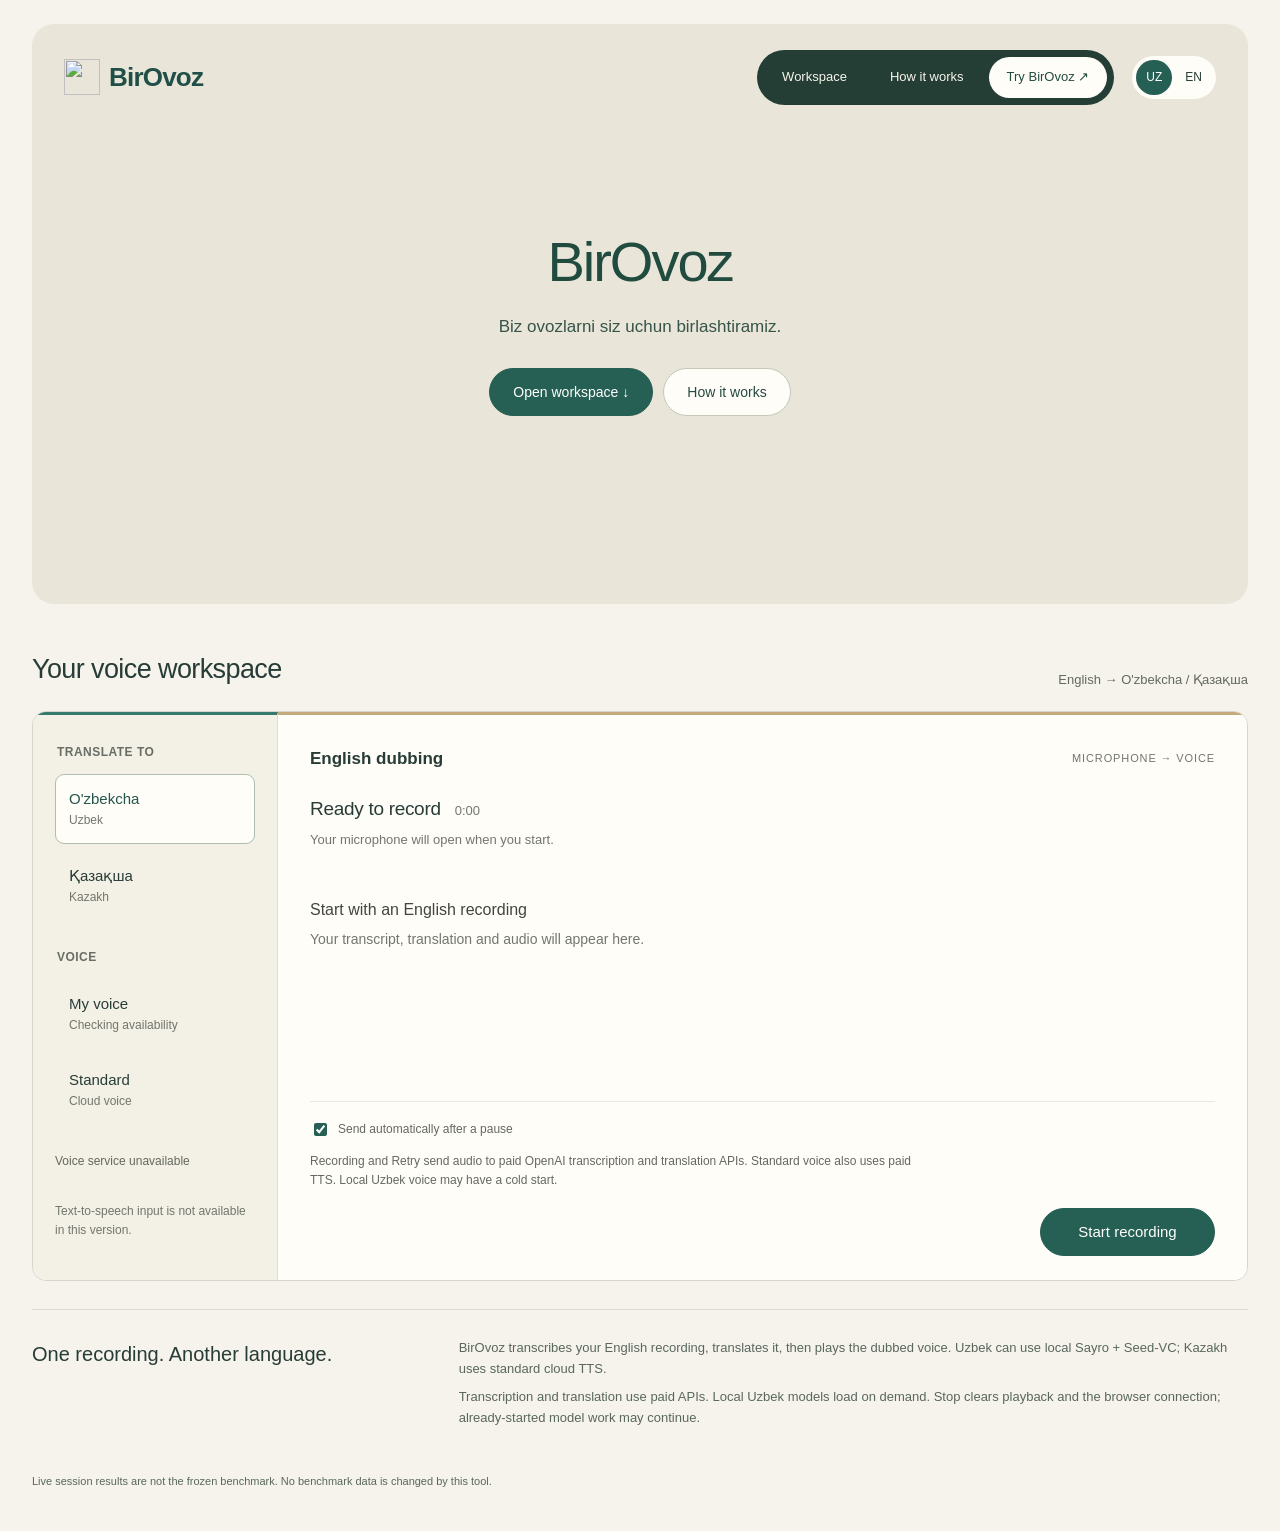
==== commit f1884517: "Add Registan-inspired BirOvoz frontend and Uzbek interface" ====
--- a/product/frontend/index.html
+++ b/product/frontend/index.html
@@ -1,1008 +1,183 @@
-<!DOCTYPE html>
-<html lang="en">
-<head>
-<meta charset="UTF-8">
-<meta name="viewport" content="width=device-width,initial-scale=1.0">
-<title>BirOvoz — Every Story, In Your Own Language</title>
-<link rel="preconnect" href="https://fonts.googleapis.com">
-<link rel="preconnect" href="https://fonts.gstatic.com" crossorigin>
-<link href="https://fonts.googleapis.com/css2?family=Cormorant+Garamond:ital,wght@0,300;0,400;0,600;0,700;1,300;1,400&family=Noto+Sans:wght@400;500;600&display=swap" rel="stylesheet">
-<style>
-*,*::before,*::after{box-sizing:border-box;margin:0;padding:0}
-html{scroll-behavior:smooth}
-
-:root{
-  --teal:        #0c3347;
-  --teal-dark:   #071e2b;
-  --cream:       #f0ebe0;
-  --amber:       #c8703a;
-  --amber-lite:  #e0945a;
-  --sage:        #4aaf82;
-  --steel:       #2a7da8;
-
-  --bg:            #071e2b;
-  --surface:       rgba(255,255,255,0.03);
-  --surface-hover: rgba(255,255,255,0.055);
-  --border:        rgba(200,225,235,0.08);
-  --border-bright: rgba(200,225,235,0.14);
-  --text:          #ddd8c8;
-  --text-dim:      #627a88;
-  --text-faint:    #213446;
-
-  --r:    14px;
-  --r-sm:  9px;
-}
-
-body{
-  font-family:-apple-system,BlinkMacSystemFont,'SF Pro Text','Segoe UI','Noto Sans',Roboto,sans-serif;
-  background:var(--bg);
-  color:var(--text);
-  overflow-x:hidden;
-}
-
-/* ══ HERO ══════════════════════════════════════════════════ */
-.hero{
-  position:relative;
-  height:100svh;
-  min-height:580px;
-  overflow:hidden;
-  background:var(--teal-dark);
-  display:flex;
-  flex-direction:column;
-  transform:translateY(0);
-  transition:opacity 0.75s ease, transform 0.9s cubic-bezier(0.76,0,0.24,1);
-}
-.hero--exit{
-  opacity:0;
-  transform:translateY(-20px);
-  pointer-events:none;
-}
-
-/* Video */
-.hero-video{
-  position:absolute;
-  inset:0;
-  width:100%;height:100%;
-  object-fit:cover;
-  object-position:center center;
-  opacity:0;
-  transform:scale(1);
-  transition:opacity 2s ease, transform 1.6s cubic-bezier(0.33,0,0.66,0);
-  pointer-events:none;
-  will-change:transform,opacity;
-}
-.hero-video.loaded{opacity:1}
-.hero-video.exiting{transform:scale(1.06)}
-
-/* Blueprint grid */
-.hero-grid{
-  position:absolute;
-  inset:0;
-  background-image:
-    linear-gradient(rgba(255,255,255,0.028) 1px, transparent 1px),
-    linear-gradient(90deg,rgba(255,255,255,0.028) 1px, transparent 1px);
-  background-size:58px 58px;
-  pointer-events:none;
-  z-index:1;
-}
-
-/* Minimal vignette — barely-there edge darkening, video shows through fully */
-.hero-overlay{
-  position:absolute;
-  inset:0;
-  background:
-    linear-gradient(to bottom, rgba(7,30,43,0.32) 0%, transparent 14%),
-    linear-gradient(to top,    rgba(7,30,43,0.28) 0%, transparent 14%);
-  z-index:1;
-  pointer-events:none;
-}
-
-/* Content */
-.hero-content{
-  position:relative;
-  z-index:2;
-  height:100%;
-  display:flex;
-  flex-direction:column;
-  padding:0 48px;
-}
-
-/* ── Hero nav */
-.hero-nav{
-  display:flex;
-  align-items:center;
-  justify-content:space-between;
-  padding:28px 0;
-  flex-shrink:0;
-}
-.hero-nav-label{
-  font-size:0.575rem;
-  letter-spacing:0.2em;
-  text-transform:uppercase;
-  color:rgba(240,235,224,0.38);
-}
-.hero-wordmark{
-  font-family:'Cormorant Garamond',Georgia,serif;
-  font-weight:400;
-  font-style:italic;
-  font-size:0.92rem;
-  letter-spacing:0.04em;
-  color:rgba(240,235,224,0.7);
-  display:flex;
-  align-items:baseline;
-  gap:4px;
-}
-.hero-wordmark .star{
-  font-style:normal;
-  font-size:0.55rem;
-  color:var(--amber);
-  vertical-align:super;
-}
-
-
-/* ── Hero foot */
-.hero-foot{
-  flex-shrink:0;
-  display:flex;
-  align-items:flex-end;
-  justify-content:space-between;
-  padding-bottom:64px;
-}
-.hero-langs{
-  display:flex;
-  gap:14px;
-  align-items:center;
-}
-.hero-lang{
-  font-size:0.58rem;
-  letter-spacing:0.18em;
-  text-transform:uppercase;
-  color:rgba(240,235,224,0.25);
-}
-.hero-wave{
-  color:rgba(200,112,58,0.3);
-}
-.hero-wave svg{
-  width:110px;height:14px;
-  fill:currentColor;
-  display:block;
-}
-
-/* ── GO TEST */
-.hero-center{
-  flex:1;
-  display:flex;
-  align-items:center;
-  justify-content:center;
-}
-.go-test{
-  padding:11px 34px;
-  border:1px solid rgba(240,235,224,0.28);
-  border-radius:2px;
-  background:transparent;
-  color:rgba(240,235,224,0.52);
-  font-family:inherit;
-  font-size:0.6rem;
-  font-weight:500;
-  letter-spacing:0.3em;
-  text-transform:uppercase;
-  cursor:pointer;
-  transform:translateY(0);
-  transition:border-color 0.4s ease, color 0.4s ease, transform 0.5s cubic-bezier(0.22,1,0.36,1);
-  position:relative;z-index:2;
-}
-.go-test:hover{
-  border-color:rgba(240,235,224,0.58);
-  color:rgba(240,235,224,0.88);
-  transform:translateY(-3px);
-}
-.go-test:active{
-  border-color:rgba(200,112,58,0.5);
-  color:var(--amber-lite);
-  transform:translateY(-1px);
-}
-
-/* ── Scroll cue */
-.scroll-cue{
-  position:absolute;
-  bottom:26px;left:50%;
-  transform:translateX(-50%);
-  z-index:2;
-  display:flex;
-  flex-direction:column;
-  align-items:center;
-  gap:5px;
-  cursor:pointer;
-  opacity:0.35;
-  transition:opacity 0.2s;
-  border:none;background:transparent;
-  color:var(--cream);
-  font-family:inherit;
-}
-.scroll-cue:hover{opacity:0.7}
-.scroll-cue span{
-  font-size:0.54rem;
-  letter-spacing:0.22em;
-  text-transform:uppercase;
-}
-.scroll-cue svg{
-  width:16px;height:16px;
-  stroke:currentColor;fill:none;
-  stroke-width:1.8;stroke-linecap:round;stroke-linejoin:round;
-  animation:cue-bounce 2.2s ease-in-out infinite;
-}
-@keyframes cue-bounce{
-  0%,100%{transform:translateY(0)}
-  50%{transform:translateY(5px)}
-}
-
-/* ── Hero entrance animations */
-.hero-nav,
-.hero-center,
-.hero-foot{
-  animation:hero-rise 1s cubic-bezier(0.22,1,0.36,1) both;
-}
-.hero-nav{    animation-delay:0.05s}
-.hero-center{ animation-delay:0.35s}
-.hero-foot{   animation-delay:0.55s}
-@keyframes hero-rise{
-  from{opacity:0;transform:translateY(20px)}
-  to{opacity:1;transform:translateY(0)}
-}
-
-@media(prefers-reduced-motion:reduce){
-  .hero-video{transition:none}
-  .hero{transition:none}
-  .hero-nav,.hero-center,.hero-foot{animation:none}
-  .scroll-cue svg{animation:none}
-}
-
-/* ══ APP SECTION ════════════════════════════════════════════ */
-.app-section{
-  background:var(--bg);
-  min-height:100svh;
-  display:flex;
-  flex-direction:column;
-  align-items:center;
-  padding:68px 16px 84px;
-  position:relative;
-  overflow:hidden;
-}
-/* Subtle ambient glow */
-.app-section::before{
-  content:'';
-  position:absolute;
-  top:40%;left:50%;
-  transform:translate(-50%,-50%);
-  width:600px;height:600px;
-  background:radial-gradient(circle,rgba(12,51,71,0.55) 0%,transparent 68%);
-  pointer-events:none;
-}
-
-.app-inner{
-  width:100%;max-width:440px;
-  position:relative;z-index:1;
-}
-
-/* ── App brand mark */
-.app-brand{
-  text-align:center;
-  margin-bottom:38px;
-}
-.app-wordmark{
-  font-family:'Cormorant Garamond',Georgia,serif;
-  font-weight:600;
-  font-size:1.55rem;
-  letter-spacing:0.04em;
-  color:var(--cream);
-  display:inline-flex;
-  align-items:center;
-  gap:8px;
-}
-.amber-dot{
-  width:6px;height:6px;
-  border-radius:50%;
-  background:var(--amber);
-  flex-shrink:0;
-  margin-bottom:1px;
-}
-.app-tagline{
-  display:block;
-  font-size:0.58rem;
-  letter-spacing:0.22em;
-  text-transform:uppercase;
-  color:var(--text-dim);
-  margin-top:7px;
-}
-
-/* ── Lang selector */
-.lang-row{
-  display:flex;
-  gap:4px;
-  margin-bottom:28px;
-  background:var(--surface);
-  border:1px solid var(--border);
-  border-radius:var(--r-sm);
-  padding:4px;
-}
-.lang-btn{
-  flex:1;
-  padding:9px 10px;
-  border-radius:7px;
-  border:none;
-  background:transparent;
-  color:var(--text-dim);
-  font-size:0.875rem;
-  font-weight:500;
-  cursor:pointer;
-  transition:all 0.18s ease;
-  display:flex;flex-direction:column;
-  align-items:center;gap:2px;
-  font-family:inherit;
-}
-.lang-btn:hover{color:var(--text);background:var(--surface-hover)}
-.lang-btn.active{
-  background:linear-gradient(135deg,rgba(200,112,58,0.13),rgba(200,112,58,0.06));
-  color:var(--amber-lite);
-  box-shadow:inset 0 0 0 1px rgba(200,112,58,0.28);
-}
-.lang-native{font-weight:600;font-size:0.9rem}
-.lang-en{font-size:0.68rem;opacity:0.55;letter-spacing:0.02em}
-
-/* ── Mic stage */
-.mic-stage{
-  display:flex;
-  flex-direction:column;
-  align-items:center;
-  padding:24px 0 22px;
-  position:relative;
-}
-.halo{
-  position:absolute;
-  top:50%;left:50%;
-  transform:translate(-50%,-50%);
-  border-radius:50%;
-  pointer-events:none;
-}
-.halo-1{
-  width:192px;height:192px;
-  border:1px solid var(--border);
-  opacity:0;transition:opacity 0.4s;
-}
-.halo-2{
-  width:222px;height:222px;
-  border:1px dashed rgba(200,112,58,0.14);
-  opacity:0;transition:opacity 0.4s 0.1s;
-}
-.mic-stage.active .halo-1{opacity:1}
-.mic-stage.active .halo-2{opacity:0.5}
-
-.progress-ring{
-  position:absolute;
-  width:168px;height:168px;
-  border-radius:50%;
-  pointer-events:none;
-  opacity:0;transition:opacity 0.3s;
-}
-/* Recording → amber */
-.progress-ring.show-red{
-  border:2px solid transparent;
-  border-top-color:var(--amber);
-  border-right-color:rgba(200,112,58,0.3);
-  animation:ring-spin 2s linear infinite;
-  opacity:1;
-}
-/* Processing → steel blue */
-.progress-ring.show-blue{
-  border:2px solid transparent;
-  border-top-color:var(--steel);
-  border-right-color:rgba(42,125,168,0.3);
-  animation:ring-spin 0.9s linear infinite;
-  opacity:1;
-}
-/* Speaking → sage */
-.progress-ring.show-green{
-  border:2px solid transparent;
-  border-top-color:var(--sage);
-  border-right-color:rgba(74,175,130,0.3);
-  animation:ring-breathe 2s ease-in-out infinite;
-  opacity:1;
-}
-@keyframes ring-spin{to{transform:rotate(360deg)}}
-@keyframes ring-breathe{
-  0%,100%{transform:rotate(0deg) scale(1)}
-  50%{transform:rotate(180deg) scale(1.04)}
-}
-
-.mic-btn{
-  width:144px;height:144px;
-  border-radius:50%;
-  border:1.5px solid var(--border-bright);
-  background:
-    radial-gradient(ellipse at 38% 32%,rgba(255,255,255,0.06) 0%,transparent 55%),
-    linear-gradient(145deg,rgba(255,255,255,0.035) 0%,rgba(255,255,255,0.008) 100%);
-  cursor:pointer;
-  display:flex;align-items:center;justify-content:center;
-  position:relative;
-  transition:border-color 0.25s,background 0.25s,transform 0.15s,box-shadow 0.25s;
-  overflow:hidden;
-}
-.mic-btn::after{
-  content:'';
-  position:absolute;inset:0;
-  border-radius:50%;
-  box-shadow:inset 0 1px 0 rgba(255,255,255,0.07);
-  pointer-events:none;
-}
-.mic-btn:hover{
-  border-color:rgba(200,112,58,0.38);
-  box-shadow:0 0 32px rgba(200,112,58,0.11);
-  transform:scale(1.025);
-}
-.mic-btn:active{transform:scale(0.97)}
-.mic-btn:disabled{cursor:not-allowed;transform:none !important}
-
-.mic-btn.recording{
-  border-color:rgba(200,112,58,0.52);
-  background:
-    radial-gradient(ellipse at 38% 32%,rgba(200,112,58,0.1) 0%,transparent 55%),
-    linear-gradient(145deg,rgba(200,112,58,0.08) 0%,rgba(200,112,58,0.03) 100%);
-  box-shadow:0 0 36px rgba(200,112,58,0.2);
-}
-.mic-btn.processing{
-  border-color:rgba(42,125,168,0.42);
-  background:
-    radial-gradient(ellipse at 38% 32%,rgba(42,125,168,0.1) 0%,transparent 55%),
-    linear-gradient(145deg,rgba(42,125,168,0.08) 0%,rgba(42,125,168,0.03) 100%);
-  box-shadow:0 0 32px rgba(42,125,168,0.15);
-}
-.mic-btn.speaking{
-  border-color:rgba(74,175,130,0.42);
-  background:
-    radial-gradient(ellipse at 38% 32%,rgba(74,175,130,0.1) 0%,transparent 55%),
-    linear-gradient(145deg,rgba(74,175,130,0.08) 0%,rgba(74,175,130,0.03) 100%);
-  box-shadow:0 0 32px rgba(74,175,130,0.18);
-}
-.mic-btn.error-state{
-  border-color:rgba(224,80,112,0.4);
-}
-
-.waveform-canvas{
-  position:absolute;inset:0;
-  border-radius:50%;
-  opacity:0;transition:opacity 0.4s;
-}
-.mic-btn.recording .waveform-canvas{opacity:1}
-
-.mic-icon{
-  width:40px;height:40px;
-  color:var(--text-dim);
-  display:flex;align-items:center;justify-content:center;
-  position:relative;z-index:1;
-  transition:color 0.2s;
-}
-.mic-icon svg{width:100%;height:100%;overflow:visible}
-.mic-btn.recording  .mic-icon{color:var(--amber)}
-.mic-btn.processing .mic-icon{color:var(--steel);animation:icon-spin 1s linear infinite;transform-origin:center}
-.mic-btn.speaking   .mic-icon{color:var(--sage)}
-.mic-btn.error-state .mic-icon{color:#e05070}
-@keyframes icon-spin{to{transform:rotate(360deg)}}
-
-/* ── Status */
-.status-area{
-  text-align:center;
-  margin-top:20px;
-  min-height:50px;
-  display:flex;
-  flex-direction:column;
-  align-items:center;
-  gap:4px;
-}
-.status-main{
-  font-size:0.875rem;font-weight:500;
-  color:var(--text-dim);transition:color 0.25s;
-}
-.status-main.red  {color:var(--amber)}
-.status-main.blue {color:var(--steel)}
-.status-main.green{color:var(--sage)}
-.status-timer{
-  font-size:0.8rem;font-weight:600;
-  color:var(--amber);
-  font-variant-numeric:tabular-nums;
-  letter-spacing:0.02em;
-  height:1.2em;opacity:0;transition:opacity 0.2s;
-}
-.status-timer.show{opacity:1}
-.status-hint{
-  font-size:0.7rem;color:var(--text-faint);letter-spacing:0.01em;
-}
-.capture-mode{display:block;text-align:center;font-size:0.8rem;color:var(--text-dim);margin-top:14px}
-.capture-mode input{accent-color:var(--amber);margin-right:6px}
-.send-recording{margin-top:10px;padding:9px 18px;border:1px solid var(--amber);border-radius:20px;background:var(--surface);color:var(--amber-lite);font:inherit;font-size:0.8rem;cursor:pointer}
-.send-recording[hidden]{display:none}
-
-/* ── Chat */
-.chat-card{
-  background:var(--surface);
-  border:1px solid var(--border);
-  border-radius:var(--r);
-  overflow:hidden;
-}
-.chat-inner{
-  padding:14px;
-  display:flex;flex-direction:column;gap:10px;
-  max-height:380px;min-height:100px;
-  overflow-y:auto;scroll-behavior:smooth;
-}
-.chat-inner::-webkit-scrollbar{width:3px}
-.chat-inner::-webkit-scrollbar-track{background:transparent}
-.chat-inner::-webkit-scrollbar-thumb{background:var(--border-bright);border-radius:3px}
-
-.chat-empty{
-  padding:28px 16px;
-  display:flex;flex-direction:column;align-items:center;gap:10px;
-  text-align:center;color:var(--text-faint);
-}
-.chat-empty-icon{
-  width:48px;height:48px;
-  border-radius:50%;
-  border:1px solid var(--border);
-  background:var(--surface);
-  display:flex;align-items:center;justify-content:center;
-}
-.chat-empty-icon svg{
-  width:22px;height:22px;
-  stroke:var(--text-faint);fill:none;
-  stroke-width:1.6;stroke-linecap:round;stroke-linejoin:round;
-}
-.chat-empty p{font-size:0.8rem;line-height:1.6;max-width:220px}
-
-.msg{
-  display:flex;gap:8px;
-  animation:slide-up 0.28s cubic-bezier(0.22,1,0.36,1);
-}
-@keyframes slide-up{from{opacity:0;transform:translateY(12px)}to{opacity:1;transform:translateY(0)}}
-.msg.user{flex-direction:row-reverse}
-
-.msg-av{
-  width:26px;height:26px;
-  border-radius:50%;flex-shrink:0;margin-top:3px;
-  display:flex;align-items:center;justify-content:center;
-}
-.msg.user .msg-av{background:linear-gradient(145deg,var(--amber),#7a3f1a)}
-.msg.ai   .msg-av{
-  background:linear-gradient(145deg,rgba(200,112,58,0.12),rgba(42,125,168,0.1));
-  border:1px solid var(--border-bright);
-}
-.msg-av svg{
-  width:13px;height:13px;
-  stroke:rgba(255,255,255,0.8);fill:none;
-  stroke-width:1.8;stroke-linecap:round;stroke-linejoin:round;
-}
-.msg-body{max-width:calc(100% - 56px)}
-.msg-meta{display:flex;align-items:baseline;gap:6px;margin-bottom:4px}
-.msg.user .msg-meta{justify-content:flex-end}
-.msg-role{font-size:0.62rem;font-weight:700;text-transform:uppercase;letter-spacing:0.07em;color:var(--text-faint)}
-.msg-turn{font-size:0.6rem;color:var(--text-faint);opacity:0.6}
-.msg-text{
-  padding:9px 12px;border-radius:13px;
-  font-size:0.86rem;line-height:1.55;word-break:break-word;
-}
-.msg.user .msg-text{
-  background:linear-gradient(135deg,rgba(200,112,58,0.18),rgba(200,112,58,0.09));
-  border:1px solid rgba(200,112,58,0.28);
-  border-top-right-radius:4px;color:var(--text);
-}
-.msg.ai .msg-text{
-  background:rgba(255,255,255,0.03);
-  border:1px solid var(--border);
-  border-top-left-radius:4px;color:var(--text);
-}
-
-.play-again{
-  display:inline-flex;align-items:center;gap:5px;
-  margin-top:6px;padding:4px 10px;
-  border-radius:20px;border:1px solid var(--border);
-  background:transparent;color:var(--text-dim);
-  font-size:0.7rem;font-weight:500;cursor:pointer;
-  transition:all 0.15s;font-family:inherit;
-}
-.play-again:hover{border-color:var(--sage);color:var(--sage)}
-.play-again.playing{border-color:var(--sage);color:var(--sage);background:rgba(74,175,130,0.1)}
-.play-again svg{width:11px;height:11px;fill:currentColor;flex-shrink:0}
-
-/* ── Error */
-.error-card{
-  display:none;
-  margin-top:12px;padding:12px 14px;
-  background:rgba(224,80,112,0.08);
-  border:1px solid rgba(224,80,112,0.22);
-  border-radius:var(--r-sm);
-  animation:slide-up 0.2s ease-out;
-}
-.error-card.show{display:block}
-.error-msg{font-size:0.8rem;color:#fca5a5;line-height:1.5}
-.error-actions{display:flex;gap:8px;margin-top:8px}
-.error-btn{
-  padding:4px 12px;border-radius:20px;
-  border:1px solid rgba(224,80,112,0.35);
-  background:transparent;color:#fca5a5;
-  font-size:0.72rem;font-weight:500;cursor:pointer;
-  transition:background 0.15s;font-family:inherit;
-}
-.error-btn:hover{background:rgba(224,80,112,0.12)}
-
-/* ── App footer */
-.app-foot{
-  margin-top:24px;
-  text-align:center;
-  font-size:0.59rem;
-  color:var(--text-faint);
-  letter-spacing:0.1em;
-  text-transform:uppercase;
-}
-
-/* ── App blueprint grid (visual continuity with hero) */
-.app-section::after{
-  content:'';
-  position:absolute;
-  inset:0;
-  background-image:
-    linear-gradient(rgba(255,255,255,0.014) 1px, transparent 1px),
-    linear-gradient(90deg,rgba(255,255,255,0.014) 1px, transparent 1px);
-  background-size:58px 58px;
-  pointer-events:none;
-  z-index:0;
-}
-
-/* ── App reveal stagger (JS-driven, CSS transition handles easing) */
-.app-reveal{
-  will-change:opacity,transform;
-}
-
-/* ── View Transitions API — scene change animation */
-::view-transition-old(root){
-  animation:700ms cubic-bezier(0.76,0,0.24,1) both vt-scene-exit;
-}
-::view-transition-new(root){
-  animation:800ms cubic-bezier(0.22,1,0.36,1) 60ms both vt-scene-enter;
-}
-@keyframes vt-scene-exit{
-  to{opacity:0;transform:translateY(-2vh) scale(0.99)}
-}
-@keyframes vt-scene-enter{
-  from{opacity:0;transform:translateY(2.5vh)}
-}
-@media(prefers-reduced-motion:reduce){
-  ::view-transition-old(root),
-  ::view-transition-new(root){animation:none}
-}
-
-/* ── hero--hidden (after View Transition completes) */
-.hero--hidden{
-  display:none;
-}
-
-/* ══ RESPONSIVE ════════════════════════════════════════════ */
-@media(max-width:640px){
-  .hero-content{padding:0 24px}
-  .hero-nav{padding:20px 0}
-  .hero-foot{padding-bottom:72px}
-}
-@media(max-width:480px){
-  .mic-btn{width:128px;height:128px}
-  .halo-1{width:172px;height:172px}
-  .halo-2{width:198px;height:198px}
-  .progress-ring{width:150px;height:150px}
-  .chat-inner{max-height:320px}
-  .app-section{padding:52px 16px 72px}
-}
-/* VC1: voice provider chips reuse .lang-btn; only the disabled state is new */
-.lang-btn:disabled{opacity:.35;cursor:not-allowed}
-.lang-btn:disabled:hover{color:var(--text-dim);background:transparent}
-
-/* ══ CP3: turn result card ═════════════════════════════════ */
-.result-card{
-  margin-top:8px;
-  border:1px solid var(--border);
-  background:rgba(255,255,255,0.02);
-  border-radius:var(--r-sm);
-}
-.rc-head{
-  display:flex;align-items:center;justify-content:space-between;gap:8px;
-  padding:6px 10px;border-bottom:1px solid var(--border);
-}
-.rc-title{font-size:0.6rem;font-weight:700;text-transform:uppercase;letter-spacing:0.07em;color:var(--text-faint)}
-.rc-badge{
-  font-size:0.6rem;font-weight:600;letter-spacing:0.03em;
-  padding:2px 8px;border-radius:20px;white-space:nowrap;
-  color:var(--text-dim);border:1px solid var(--border);
-}
-.rc-badge.ok{color:var(--sage);border-color:rgba(74,175,130,0.45);background:rgba(74,175,130,0.08)}
-.rc-badge.mock{color:var(--amber-lite);border-color:rgba(200,112,58,0.4);background:rgba(200,112,58,0.08)}
-.rc-compare{display:grid;grid-template-columns:1fr 1fr;gap:6px;padding:7px 7px 0}
-.rc-copy{min-width:0;padding:6px 8px;border:1px solid var(--border);border-radius:6px;background:rgba(255,255,255,0.018)}
-.rc-copy-k{display:block;margin-bottom:3px;font-size:0.56rem;font-weight:700;text-transform:uppercase;letter-spacing:0.07em;color:var(--text-dim)}
-.rc-copy-v{font-size:0.73rem;line-height:1.4;color:var(--text);word-break:break-word;white-space:pre-wrap}
-.rc-grid{display:grid;grid-template-columns:repeat(3,minmax(0,1fr));gap:5px;padding:7px}
-.rc-tile{background:rgba(255,255,255,0.025);border:1px solid var(--border);border-radius:6px;padding:5px 8px 6px;min-width:0}
-.rc-k{font-size:0.56rem;font-weight:700;text-transform:uppercase;letter-spacing:0.07em;color:var(--text-dim);margin-bottom:1px}
-.rc-v{font-size:0.92rem;font-weight:600;font-variant-numeric:tabular-nums;color:var(--text);line-height:1.2}
-.rc-v.dim{color:var(--text-dim);font-weight:400}
-.rc-v.hi{color:var(--sage)}
-.rc-u{font-size:0.62rem;font-weight:500;color:var(--text-dim);margin-left:1px}
-.rc-provider{padding:0 8px 7px;font-size:0.62rem;color:var(--text-dim);line-height:1.4}
-@media (max-width:480px){
-  .rc-grid{grid-template-columns:repeat(2,minmax(0,1fr))}
-  .rc-compare{grid-template-columns:1fr}
-}
-
-/* ══ CP4: prompted benchmark + frozen leaderboard ══════════ */
-.benchmark-shell{margin-top:18px}
-.benchmark-launch{
-  width:100%;display:flex;align-items:center;justify-content:space-between;gap:10px;
-  padding:10px 13px;border:1px solid var(--border);border-radius:var(--r-sm);
-  background:rgba(255,255,255,0.02);color:var(--text-dim);font:inherit;font-size:0.76rem;
-  cursor:pointer;transition:border-color .18s,color .18s,background .18s;text-align:left;
-}
-.benchmark-launch:hover,.benchmark-launch[aria-expanded="true"]{border-color:rgba(200,112,58,.4);color:var(--amber-lite);background:rgba(200,112,58,.05)}
-.benchmark-launch-icon{font-size:1rem;line-height:1;color:var(--amber-lite)}
-.benchmark-panel{margin-top:8px;padding:12px;border:1px solid var(--border);border-radius:var(--r-sm);background:rgba(255,255,255,.018)}
-.benchmark-panel[hidden]{display:none}
-.benchmark-kicker{font-size:.58rem;letter-spacing:.15em;text-transform:uppercase;color:var(--amber-lite)}
-.benchmark-copy{margin-top:5px;font-size:.72rem;line-height:1.5;color:var(--text-dim)}
-.benchmark-label{display:block;margin:12px 0 5px;font-size:.62rem;font-weight:600;letter-spacing:.04em;color:var(--text-dim)}
-.benchmark-select,.benchmark-file{width:100%;min-height:36px;padding:8px;border:1px solid var(--border-bright);border-radius:6px;background:var(--teal-dark);color:var(--text);font:inherit;font-size:.76rem}
-.benchmark-file{padding:7px;font-size:.7rem}
-.benchmark-select:focus,.benchmark-file:focus{outline:1px solid var(--amber)}
-.benchmark-prompt{min-height:2.8em;margin-top:6px;padding:7px 8px;border-left:2px solid var(--amber);font-size:.78rem;line-height:1.45;color:var(--text)}
-.benchmark-meta{font-size:.63rem;color:var(--text-dim);margin-top:4px}
-.benchmark-actions{display:flex;align-items:center;gap:8px;margin-top:12px}
-.benchmark-run,.leaderboard-load{padding:8px 13px;border:1px solid rgba(200,112,58,.5);border-radius:20px;background:rgba(200,112,58,.1);color:var(--amber-lite);font:inherit;font-size:.72rem;font-weight:600;cursor:pointer}
-.benchmark-run:hover,.leaderboard-load:hover{background:rgba(200,112,58,.18)}
-.benchmark-run:disabled,.leaderboard-load:disabled{opacity:.45;cursor:not-allowed}
-.benchmark-status{font-size:.66rem;color:var(--text-dim);line-height:1.4}
-.benchmark-result{margin-top:12px}
-.benchmark-result[hidden]{display:none}
-.benchmark-result-title{font-size:.62rem;font-weight:700;text-transform:uppercase;letter-spacing:.08em;color:var(--text-dim);margin-bottom:5px}
-.benchmark-provider{margin:7px 1px;color:var(--text-dim);font-size:.7rem;line-height:1.45}
-.benchmark-result audio{width:100%;height:34px;margin-top:5px}
-.leaderboard{margin-top:18px;padding-top:13px;border-top:1px solid var(--border)}
-.leaderboard-head{display:flex;align-items:center;justify-content:space-between;gap:8px}
-.leaderboard-title{font-size:.62rem;font-weight:700;text-transform:uppercase;letter-spacing:.08em;color:var(--text-dim)}
-.leaderboard-table-wrap{margin-top:8px;overflow-x:auto;border:1px solid var(--border);border-radius:6px}
-.leaderboard-table{width:100%;border-collapse:collapse;font-size:.63rem;white-space:nowrap}
-.leaderboard-table th,.leaderboard-table td{padding:7px 8px;border-bottom:1px solid var(--border);text-align:left}
-.leaderboard-table th{font-size:.56rem;letter-spacing:.06em;text-transform:uppercase;color:var(--text-dim);font-weight:600;background:rgba(255,255,255,.025)}
-.leaderboard-table td{color:var(--text)}
-.leaderboard-table tr:last-child td{border-bottom:0}
-.leaderboard-table td.metric{font-variant-numeric:tabular-nums;color:var(--amber-lite)}
-.leaderboard-status{margin-top:6px;font-size:.63rem;color:var(--text-dim)}
-</style>
-</head>
-<body>
-
-<!-- ══════════════ HERO ══════════════════════════════════════ -->
-<section class="hero" id="hero" aria-label="BirOvoz introduction">
-
-  <video class="hero-video" autoplay muted loop playsinline preload="auto"
-    aria-hidden="true" oncanplaythrough="this.classList.add('loaded')">
-    <source src="hero.mp4" type="video/mp4">
-  </video>
-
-  <div class="hero-grid" aria-hidden="true"></div>
-  <div class="hero-overlay" aria-hidden="true"></div>
-
-  <div class="hero-content">
-
-    <nav class="hero-nav">
-      <span class="hero-nav-label">A film about listening</span>
-      <span class="hero-wordmark">bir ovoz <span class="star">✦</span></span>
-    </nav>
-
-    <div class="hero-center">
-      <button class="go-test" onclick="enterProduct()" aria-label="Enter BirOvoz voice interface">Go Test</button>
-    </div>
-
-    <div class="hero-foot" aria-hidden="true">
-      <div class="hero-langs">
-        <span class="hero-lang">Uzbekistan</span>
-        <span class="hero-lang">&middot;</span>
-        <span class="hero-lang">Kazakhstan</span>
-      </div>
-      <div class="hero-wave">
-        <svg viewBox="0 0 112 14" fill="currentColor" xmlns="http://www.w3.org/2000/svg">
-          <rect x="0"   y="5"  width="2" height="4"  rx="1"/>
-          <rect x="5"   y="3"  width="2" height="8"  rx="1"/>
-          <rect x="10"  y="1"  width="2" height="12" rx="1"/>
-          <rect x="15"  y="3"  width="2" height="8"  rx="1"/>
-          <rect x="20"  y="0"  width="2" height="14" rx="1"/>
-          <rect x="25"  y="4"  width="2" height="6"  rx="1"/>
-          <rect x="30"  y="2"  width="2" height="10" rx="1"/>
-          <rect x="35"  y="0"  width="2" height="14" rx="1"/>
-          <rect x="40"  y="3"  width="2" height="8"  rx="1"/>
-          <rect x="45"  y="5"  width="2" height="4"  rx="1"/>
-          <rect x="50"  y="1"  width="2" height="12" rx="1"/>
-          <rect x="55"  y="4"  width="2" height="6"  rx="1"/>
-          <rect x="60"  y="2"  width="2" height="10" rx="1"/>
-          <rect x="65"  y="0"  width="2" height="14" rx="1"/>
-          <rect x="70"  y="3"  width="2" height="8"  rx="1"/>
-          <rect x="75"  y="5"  width="2" height="4"  rx="1"/>
-          <rect x="80"  y="1"  width="2" height="12" rx="1"/>
-          <rect x="85"  y="3"  width="2" height="10" rx="1"/>
-          <rect x="90"  y="5"  width="2" height="6"  rx="1"/>
-          <rect x="95"  y="1"  width="2" height="12" rx="1"/>
-          <rect x="100" y="4"  width="2" height="6"  rx="1"/>
-          <rect x="105" y="2"  width="2" height="10" rx="1"/>
-          <rect x="110" y="6"  width="2" height="2"  rx="1"/>
-        </svg>
-      </div>
-    </div>
-
-  </div>
-
-  <button class="scroll-cue" onclick="enterProduct()" aria-label="Enter BirOvoz voice interface">
-    <span>Listen</span>
-    <svg viewBox="0 0 24 24"><polyline points="6 9 12 15 18 9"/></svg>
-  </button>
+<!doctype html>
+<html lang="en"><head><meta charset="UTF-8"><meta name="viewport" content="width=device-width,initial-scale=1"><title>BirOvoz — Voice workspace</title><style>
+
+* { box-sizing:border-box; }
+body { margin:0; background:#f6f6f3; color:#20211f; font:15px/1.6 system-ui,-apple-system,Segoe UI,sans-serif; }
+button,input,a,audio,summary { font:inherit; }
+button,a,summary { touch-action:manipulation; }
+button { border:1px solid #deded8; border-radius:9px; background:#fff; color:inherit; padding:11px 16px; cursor:pointer; }
+button:hover { background:#f1f1ed; }
+button:disabled { opacity:.5; cursor:not-allowed; }
+button:focus-visible,a:focus-visible,summary:focus-visible,input:focus-visible,audio:focus-visible { outline:3px solid #545951; outline-offset:4px; }
+[hidden] { display:none!important; }
+a { color:#343b32; }
+input[type=checkbox] { accent-color:#20211f; }
+main { max-width:1180px; margin:auto; padding:32px 36px 48px; }
+.topbar { display:flex; align-items:center; justify-content:space-between; margin-bottom:34px; }
+.brand { font-size:24px; font-weight:700; letter-spacing:-1px; text-decoration:none; }
+.live-label { color:#696d65; font-size:13px; }
+.intro { margin-bottom:24px; }
+.intro h1 { margin:0 0 6px; font-size:32px; font-weight:600; letter-spacing:-1.3px; }
+.intro p { color:#696d65; margin:0; }
+.studio { display:grid; grid-template-columns:245px minmax(0,1fr); border:1px solid #e0e0d9; border-radius:18px; overflow:hidden; background:white; }
+.settings { padding:28px 22px; background:#f0f0eb; border-right:1px solid #e0e0d9; }
+fieldset { border:0; margin:0 0 28px; padding:0; min-width:0; }
+legend { font-size:12px; font-weight:600; letter-spacing:.04em; color:#696d65; margin-bottom:12px; }
+.lang-row { display:flex; flex-direction:column; gap:7px; }
+.lang-btn { text-align:left; background:transparent; border-color:transparent; border-radius:9px; padding:12px 13px; }
+.lang-btn.active { background:white; border-color:#d4d5cd; }
+.lang-en { display:block; color:#72766d; font-size:12px; }
+.notice { color:#64695f; font-size:12px; margin:8px 0; }
+.capability-note { font-size:12px; color:#72766d; margin-top:30px; }
+.workspace { min-width:0; padding:30px 32px 24px; display:flex; flex-direction:column; }
+.workspace-heading { display:flex; justify-content:space-between; align-items:center; gap:16px; margin-bottom:22px; }
+.workspace-heading h2 { font-size:17px; margin:0; font-weight:600; }
+.mode { font-size:11px; text-transform:uppercase; letter-spacing:.08em; color:#72766d; }
+.status-area { display:flex; flex-wrap:wrap; column-gap:14px; align-items:baseline; }
+.status-main { font-size:19px; font-weight:500; letter-spacing:-.3px; }
+.status-timer { font-size:13px; font-variant-numeric:tabular-nums; color:#72766d; }
+.status-hint { flex-basis:100%; font-size:13px; color:#72766d; margin-top:5px; }
+.waveform-canvas { width:180px; height:28px; margin:10px 0; display:block; }
+#micStage:not(.active) .waveform-canvas { visibility:hidden; height:0; margin:0; }
+.results { flex:1; min-width:0; margin-top:22px; }
+.chat-empty { min-height:130px; padding:24px 0; color:#72766d; font-size:14px; }
+.chat-empty strong { display:block; color:#41473d; font-size:16px; font-weight:500; margin-bottom:6px; }
+.controls { border-top:1px solid #e8e8e2; padding-top:18px; margin-top:22px; }
+.capture-mode { display:flex; gap:8px; align-items:center; font-size:12px; color:#64695f; }
+.cost { font-size:12px; color:#64695f; margin:12px 0 18px; max-width:610px; }
+.actions { display:flex; justify-content:flex-end; flex-wrap:wrap; gap:8px; }
+.mic-btn { background:#20211f; color:white; border-color:#20211f; font-weight:500; min-width:175px; border-radius:24px; }
+.mic-btn:hover { background:#393c35; }
+.mic-btn:disabled { background:#74786e; }
+.error-card { display:none; border-left:2px solid #a33d33; padding:12px 16px; margin:18px 0; background:#fff5f3; }
+.error-card.show { display:block; }
+.error-actions { display:flex; gap:8px; margin-top:10px; flex-wrap:wrap; }
+.msg { border-top:1px solid #e8e8e2; padding:18px 0; }
+.msg-meta { display:flex; flex-wrap:wrap; gap:8px; font-size:11px; color:#72766d; margin-bottom:7px; }
+.msg-text { overflow-wrap:anywhere; }
+.result-player { width:100%; display:block; margin:16px 0 10px; }
+.result-actions { display:flex; flex-wrap:wrap; gap:8px; }
+.result-actions button,.download-wav { padding:7px 12px; font-size:12px; border-radius:7px; }
+.download-wav { border:1px solid #deded8; color:#20211f; text-decoration:none; display:inline-block; }
+.download-wav:hover { background:#f1f1ed; }
+.play-again svg { width:12px; height:12px; margin-right:5px; }
+.badge { background:#ededdf; color:#41473d; padding:1px 6px; border-radius:3px; }
+.result-details { font-size:12px; margin-top:16px; color:#64695f; }
+.result-details summary { cursor:pointer; }
+.provider-line { margin:12px 0; }
+.rc-head { display:flex; flex-wrap:wrap; gap:8px; }
+.rc-title { display:none; }
+.rc-grid { display:grid; grid-template-columns:repeat(3,1fr); gap:12px; margin:12px 0; }
+.rc-k { color:#72766d; font-size:11px; }
+.rc-v { color:#41473d; font-weight:600; }
+.app-foot { color:#72766d; font-size:11px; margin-top:22px; }
+@media (max-width:700px) {
+  main { padding:22px 16px 32px; }
+  .topbar { margin-bottom:24px; }
+  .intro h1 { font-size:27px; }
+  .studio { grid-template-columns:1fr; }
+  .settings { border-right:0; border-bottom:1px solid #e0e0d9; padding:18px; display:grid; grid-template-columns:1fr 1fr; column-gap:12px; }
+  fieldset { margin-bottom:12px; }
+  .notice,.capability-note { grid-column:1/-1; margin:5px 0; }
+  .workspace { padding:22px 18px; }
+  .actions .mic-btn { flex:1; }
+  .rc-grid { grid-template-columns:repeat(2,1fr); }
+}
+
+/* Registan welcome and a separate, readable voice workspace. */
+html { scroll-behavior:smooth; scroll-padding-top:24px; }
+body { background:#f5f3ec; color:#283c37; font-family:"Trebuchet MS","Segoe UI",sans-serif; }
+main { max-width:1280px; padding:24px 32px 40px; }
+.scene { min-height:580px; padding:26px 32px 30px; border-radius:22px; background:#e9e5d9 url('/assets/samarkand-background.png') center bottom / cover no-repeat; display:flex; flex-direction:column; }
+.topbar { gap:18px; margin-bottom:0; align-items:center; }
+.scene-nav { margin-left:auto; }
+.ui-language { display:flex; gap:3px; border-radius:22px; background:#fffdf8; padding:4px; }
+.ui-language button { border:0; border-radius:18px; font-size:12px; padding:8px 10px; background:transparent; }
+.ui-language button[aria-pressed="true"] { background:#265f53; color:#fff; }
+.brand { display:inline-flex; align-items:center; gap:9px; color:#204f47; letter-spacing:-.8px; font-size:26px; }
+.brand-mark { width:36px; height:36px; flex:none; }
+.scene-nav { display:flex; align-items:center; gap:7px; padding:7px; border-radius:30px; background:#243e35; }
+.scene-nav a { padding:10px 18px; color:#f8f5ec; text-decoration:none; border-radius:24px; font-size:13px; }
+.scene-nav a:hover { background:#38574b; }
+.scene-nav .nav-primary { background:#fffdf8; color:#244b40; }
+.scene-nav .nav-primary:hover { background:#ece9de; }
+.intro { text-align:center; margin:auto; padding:40px 16px 70px; max-width:660px; }
+.scene-eyebrow { font-size:12px; letter-spacing:.14em; text-transform:uppercase; color:#365d51; margin:0 0 16px; }
+.intro h1 { font-family:inherit; font-size:56px; line-height:1.08; font-weight:400; letter-spacing:-2px; color:#204b3e; margin:0 0 20px; }
+.intro p { color:#365449; font-size:17px; max-width:450px; margin:0 auto; }
+.scene-actions { display:flex; flex-wrap:wrap; justify-content:center; gap:10px; margin-top:28px; }
+.scene-actions a { padding:12px 23px; background:#265f53; border:1px solid #265f53; border-radius:25px; color:white; text-decoration:none; font-size:14px; }
+.scene-actions a:hover { background:#1a4b40; }
+.scene-actions .secondary { background:#fffdf8; color:#244b40; border-color:#c2c9b9; }
+.scene-caption { align-self:center; background:#fffdf8; padding:5px 12px; border-radius:14px; font-size:11px; color:#40594f; }
+.tool-intro { display:flex; justify-content:space-between; align-items:end; gap:24px; margin:44px 0 20px; }
+.tool-intro h2 { margin:0; font-size:27px; font-weight:400; letter-spacing:-.6px; }
+.tool-intro p { margin:0; font-size:13px; color:#64695f; }
+.studio { background:#fffdf8; border-color:#d4d6c9; border-radius:14px; }
+.settings { background:#f3f0e5; border-color:#dedfce; border-top:3px solid #38796f; }
+.workspace { background:#fffdf8; border-top:3px solid #c3aa7a; }
+.lang-btn.active { background:#fffdf8; border-color:#aebeb1; color:#24574d; }
+.mic-btn { background:#265f53; border-color:#265f53; }
+.mic-btn:hover { background:#1a4b40; }
+button:focus-visible,a:focus-visible,summary:focus-visible,input:focus-visible,audio:focus-visible { outline-color:#265f53; }
+input[type=checkbox] { accent-color:#265f53; }
+.about { padding:28px 0; margin-top:28px; border-top:1px solid #d9dece; display:grid; grid-template-columns:1fr 2fr; gap:32px; }
+.about h2 { font-size:20px; font-weight:400; margin:0; }
+.about p { font-size:13px; color:#59675d; margin:0 0 8px; }
+.app-foot { color:#59675d; margin-top:8px; }
+@media(max-width:700px) {
+  main { padding:12px 12px 28px; }
+  .scene { min-height:540px; padding:20px 16px; border-radius:16px; background-position:center bottom; }
+  .topbar { align-items:center; flex-wrap:wrap; gap:12px; }
+  .brand { margin-right:auto; }
+  .ui-language { order:0; }
+  .scene-nav { order:1; margin-left:0; }
+  .scene-nav { align-self:center; width:100%; justify-content:center; gap:0; }
+  .scene-nav a { padding:9px 12px; font-size:12px; }
+  .intro { padding:30px 4px 52px; }
+  .intro h1 { font-size:38px; letter-spacing:-1.3px; }
+  .intro p { font-size:15px; }
+  .scene-eyebrow { font-size:10px; }
+  .scene-actions a { padding:11px 16px; }
+  .tool-intro { margin-top:30px; align-items:start; flex-direction:column; gap:5px; }
+  .tool-intro h2 { font-size:25px; }
+  .settings { border-top-width:3px; }
+  .workspace { border-top:0; }
+  .about { grid-template-columns:1fr; gap:12px; }
+}
+@media(prefers-reduced-motion:reduce) { html { scroll-behavior:auto; } }
+</style></head><body><main id="app">
+<section class="scene" aria-labelledby="welcomeTitle">
+<header class="topbar"><a class="brand" href="/" aria-label="BirOvoz home"><img class="brand-mark" src="/assets/birovoz-arch.svg" alt="" width="36" height="36">BirOvoz</a><nav class="scene-nav" aria-label="Main navigation"><a href="#voice-workspace">Workspace</a><a href="#about">How it works</a><a class="nav-primary" href="#voice-workspace">Try BirOvoz ↗</a></nav><div class="ui-language" role="group" aria-label="Interface language"><button type="button" data-ui-language="uz" aria-pressed="true" onclick="setUiLanguage('uz')">UZ</button><button type="button" data-ui-language="en" aria-pressed="false" onclick="setUiLanguage('en')">EN</button></div></header>
+<div class="intro"><h1 id="welcomeTitle">BirOvoz</h1><p>Biz ovozlarni siz uchun birlashtiramiz.</p><div class="scene-actions"><a href="#voice-workspace">Open workspace ↓</a><a class="secondary" href="#about">How it works</a></div></div>
 
 </section>
-
-<!-- ══════════════ APP ════════════════════════════════════════ -->
-<section class="app-section" id="app">
-  <div class="app-inner">
-
-    <!-- Brand -->
-    <div class="app-brand app-reveal">
-      <div class="app-wordmark">
-        BirOvoz <span class="amber-dot"></span>
-      </div>
-      <span class="app-tagline">English &rarr; Uzbek / Kazakh &middot; AI Dubbing</span>
-    </div>
-
-    <div class="benchmark-status app-reveal" id="serviceStatus" role="status" aria-live="polite" style="text-align:center;margin-bottom:12px">Checking backend…</div>
-
-    <!-- Dub target selector -->
-    <div class="app-reveal" aria-hidden="true"
-         style="text-align:center;margin:0 0 -8px;font-size:11px;letter-spacing:.16em;text-transform:uppercase;opacity:.55;">Dub&nbsp;to:</div>
-    <div class="lang-row app-reveal" role="group" aria-label="Dub to">
-      <button class="lang-btn" data-lang="uz" onclick="setLang('uz')">
-        <span class="lang-native">O'zbekcha</span>
-        <span class="lang-en">Uzbek</span>
-      </button>
-      <button class="lang-btn active" data-lang="kk" onclick="setLang('kk')">
-        <span class="lang-native">Қазақша</span>
-        <span class="lang-en">Kazakh</span>
-      </button>
-    </div>
-
-    <!-- VC1: voice provider selector -->
-    <div class="app-reveal" aria-hidden="true"
-         style="text-align:center;margin:14px 0 -8px;font-size:11px;letter-spacing:.16em;text-transform:uppercase;opacity:.55;">Voice:</div>
-    <div class="lang-row app-reveal" role="group" aria-label="Voice provider">
-      <button class="lang-btn active" id="voiceBtnOpenai" data-voice="openai" onclick="setVoiceProvider('openai')">
-        <span class="lang-native">Standard</span>
-        <span class="lang-en">OpenAI voice</span>
-      </button>
-      <!-- CP5: "My voice" routes to local-clone (Sayro + Seed-VC) when configured,
-           else falls through to ElevenLabs if that is configured. The button
-           id stays voiceBtnEleven for backward compat with existing JS; the
-           provider actually switched to is decided by refreshVoiceStatus()
-           using server truth. -->
-      <button class="lang-btn" id="voiceBtnEleven" data-voice="local-clone" onclick="setVoiceProvider('local-clone')">
-        <span class="lang-native">My voice</span>
-        <span class="lang-en" id="voiceBtnMyVoiceSub">Local clone</span>
-      </button>
-    </div>
-    <div class="app-reveal" id="voiceStatus" style="text-align:center;font-size:11px;color:var(--text-dim);margin:8px 0 2px;min-height:14px;">Voice service&hellip;</div>
-
-    <label class="capture-mode app-reveal">
-      <input type="checkbox" id="autoSendInput" checked>
-      Auto-send on pause (off = manual recording)
-    </label>
-
-    <!-- CP4: the live dubbing loop stays the primary demo; benchmark mode is
-         deliberately opt-in so a prompt/reference never appears in normal use. -->
-    <div class="benchmark-shell app-reveal">
-      <button type="button" class="benchmark-launch" id="benchmarkToggle"
-              aria-expanded="false" aria-controls="benchmarkPanel" onclick="toggleBenchmark()">
-        <span><strong>Benchmark a recording</strong><br><small>Score a target-language upload against a reference sentence</small></span>
-        <span class="benchmark-launch-icon" id="benchmarkToggleIcon" aria-hidden="true">＋</span>
-      </button>
-      <section class="benchmark-panel" id="benchmarkPanel" hidden aria-labelledby="benchmarkToggle">
-        <div class="benchmark-kicker">Prompted benchmark</div>
-        <p class="benchmark-copy">Choose one frozen research prompt, upload a short recording in the selected language, and BirOvoz will show the transcript, WER/CER, provider, and stage latency.</p>
-
-        <label class="benchmark-label" for="benchmarkPrompt">Reference prompt</label>
-        <select class="benchmark-select" id="benchmarkPrompt">
-          <option value="">Loading prompts…</option>
-        </select>
-        <div class="benchmark-prompt" id="benchmarkPromptText">Select a prompt to see the reference sentence.</div>
-        <div class="benchmark-meta" id="benchmarkPromptMeta"></div>
-
-        <label class="benchmark-label" for="benchmarkAudio">Recording</label>
-        <input class="benchmark-file" id="benchmarkAudio" type="file" accept="audio/*">
-        <div class="benchmark-actions">
-          <button type="button" class="benchmark-run" id="benchmarkRun" disabled onclick="runBenchmark()">Run benchmark</button>
-          <button type="button" class="leaderboard-load" onclick="cancelBenchmark()">Cancel</button>
-          <span class="benchmark-status" id="benchmarkStatus" role="status" aria-live="polite"></span>
-        </div>
-        <div class="benchmark-result" id="benchmarkResult" hidden aria-live="polite"></div>
-
-        <div class="leaderboard">
-          <div class="leaderboard-head">
-            <span class="leaderboard-title">Frozen benchmark leaderboard</span>
-            <button type="button" class="leaderboard-load" id="leaderboardLoad" onclick="loadLeaderboard()">Load</button>
-          </div>
-          <div class="leaderboard-status" id="leaderboardStatus" role="status" aria-live="polite">Reference results are read-only.</div>
-          <div class="leaderboard-table-wrap" id="leaderboardTable" hidden></div>
-        </div>
-      </section>
-    </div>
-
-    <!-- Mic stage -->
-    <div class="mic-stage app-reveal" id="micStage">
-      <div class="halo halo-1"></div>
-      <div class="halo halo-2"></div>
-      <div class="progress-ring" id="progressRing"></div>
-
-      <button class="mic-btn" id="micBtn" onclick="toggleMic()" aria-label="Tap to speak">
-        <canvas class="waveform-canvas" id="waveCanvas"></canvas>
-        <div class="mic-icon" id="micIcon"></div>
-      </button>
-
-      <div class="status-area">
-        <div class="status-main" id="statusMain">Tap the mic — hands-free starts</div>
-        <div class="status-timer" id="statusTimer">0:00</div>
-        <div class="status-hint" id="statusHint">Tap once to start &middot; tap again to stop</div>
-        <button type="button" class="send-recording" id="sendRecordingBtn" onclick="stopRecording()" hidden>Send recording</button>
-        <button type="button" class="send-recording" id="stopSessionBtn" onclick="endHandsFree()" hidden>Stop</button>
-      </div>
-    </div>
-
-    <div class="benchmark-actions app-reveal" style="justify-content:center;margin:0 0 16px">
-      <button type="button" class="leaderboard-load" onclick="stopSession()">Stop</button>
-      <button type="button" class="leaderboard-load" onclick="resetSession()">New session</button>
-    </div>
-    <details class="benchmark-panel app-reveal" style="margin-bottom:16px">
-      <summary>Dub an English recording</summary>
-      <p class="benchmark-copy">Upload up to 30 seconds / 10 MB instead of using the microphone.</p>
-      <input class="benchmark-file" id="dubFile" type="file" accept="audio/*" aria-label="English recording">
-      <button type="button" class="benchmark-run" onclick="dubUploadedRecording()">Dub recording</button>
-    </details>
-
-    <!-- Chat -->
-    <div class="chat-card app-reveal">
-      <div class="chat-inner" id="chat">
-        <div class="chat-empty" id="chatEmpty">
-          <div class="chat-empty-icon">
-            <svg viewBox="0 0 24 24">
-              <path d="M12 2a3 3 0 0 0-3 3v6a3 3 0 0 0 6 0V5a3 3 0 0 0-3-3z"/>
-              <path d="M19 10v2a7 7 0 0 1-14 0v-2"/>
-              <line x1="12" y1="19" x2="12" y2="22"/>
-              <line x1="8"  y1="22" x2="16" y2="22"/>
-            </svg>
-          </div>
-          <p>Tap the microphone and <strong>speak English</strong> — BirOvoz dubs you hands-free: it keeps listening between turns. Tap again to end.</p>
-        </div>
-      </div>
-    </div>
-
-    <!-- Error -->
-    <div class="error-card" id="errorCard">
-      <div class="error-msg" id="errorMsg"></div>
-      <div class="error-actions">
-        <button class="error-btn" onclick="retryLast()">Retry</button>
-        <button class="error-btn" onclick="hideError()">Dismiss</button>
-      </div>
-    </div>
-
-    <div class="app-foot app-reveal">BirOvoz &middot; OpenAI-powered &middot; Central Asian Voice AI</div>
-
-  </div>
-</section>
-
-<script>
+<div class="tool-intro" id="voice-workspace"><h2>Your voice workspace</h2><p>English → O'zbekcha / Қазақша</p></div>
+<div class="studio">
+<aside class="settings" aria-label="Voice settings">
+<fieldset><legend>TRANSLATE TO</legend><div class="lang-row" role="group" aria-label="Dub to">
+<button class="lang-btn active" aria-pressed="true" data-lang="uz" onclick="setLang('uz')">O'zbekcha<span class="lang-en">Uzbek</span></button>
+<button class="lang-btn" aria-pressed="false" data-lang="kk" onclick="setLang('kk')">Қазақша<span class="lang-en">Kazakh</span></button>
+</div></fieldset>
+<fieldset><legend>VOICE</legend><div class="lang-row" role="group" aria-label="Voice provider">
+<button class="lang-btn" id="voiceBtnEleven" data-voice="local-clone" onclick="setVoiceProvider('local-clone')">My voice<span class="lang-en" id="voiceBtnMyVoiceSub">Checking availability</span></button>
+<button class="lang-btn" id="voiceBtnOpenai" data-voice="openai" onclick="setVoiceProvider('openai')">Standard<span class="lang-en">Cloud voice</span></button>
+</div></fieldset>
+<p class="notice" id="voiceStatus" role="status">Checking voice availability…</p>
+<p class="capability-note">Text-to-speech input is not available in this version.</p>
+</aside>
+<section class="workspace" aria-labelledby="modeTitle">
+<div class="workspace-heading"><h2 id="modeTitle">English dubbing</h2><span class="mode">Microphone → voice</span></div>
+<div id="micStage"><div id="progressRing" hidden></div><div class="status-area" role="status" aria-live="polite"><div class="status-main" id="statusMain">Ready to record</div><div class="status-timer" id="statusTimer">0:00</div><div class="status-hint" id="statusHint">Your microphone will open when you start.</div></div><canvas id="waveCanvas" class="waveform-canvas" aria-hidden="true"></canvas></div>
+<div class="error-card" id="errorCard" role="alert"><div id="errorMsg"></div><div class="error-actions"><button onclick="retryLast()">Retry paid request</button><button onclick="hideError()">Dismiss</button></div></div>
+<section class="results" aria-label="Session results"><div id="chat"><div id="chatEmpty" class="chat-empty"><strong>Start with an English recording</strong>Your transcript, translation and audio will appear here.</div></div></section>
+<div class="controls"><label class="capture-mode"><input type="checkbox" id="autoSendInput" checked>Send automatically after a pause</label>
+<p class="cost">Recording and Retry send audio to paid OpenAI transcription and translation APIs. Standard voice also uses paid TTS. Local Uzbek voice may have a cold start.</p>
+<div class="actions"><button id="stopSessionBtn" onclick="endHandsFree()" hidden>Stop</button><button id="sendRecordingBtn" onclick="stopRecording()" hidden>Send recording</button><button class="mic-btn" id="micBtn" onclick="toggleMic()" aria-label="Start recording"><span id="micLabel">Start recording</span><span id="micIcon" hidden></span></button></div></div>
+</section></div>
+<section class="about" id="about" aria-labelledby="aboutTitle"><h2 id="aboutTitle">One recording. Another language.</h2><div><p>BirOvoz transcribes your English recording, translates it, then plays the dubbed voice. Uzbek can use local Sayro + Seed-VC; Kazakh uses standard cloud TTS.</p><p>Transcription and translation use paid APIs. Local Uzbek models load on demand. Stop clears playback and the browser connection; already-started model work may continue.</p></div></section>
+<footer class="app-foot">Live session results are not the frozen benchmark. No benchmark data is changed by this tool.</footer>
+</main><script>
 /* ═══════════════════════════════════════════════════════════
    BirOvoz — Frontend (multi-turn voice pipeline)
    ═══════════════════════════════════════════════════════════ */
@@ -1013,8 +188,7 @@
 // 3. Same origin ('') when served by the backend itself — works on
 //    localhost, LAN, remote hosts and https (no mixed content).
 // 4. Same hostname + :8000 when served from a :3000 static server.
-// 5. Empty for file:// — serve the frontend through the backend instead of
-//    making a browser-side loopback request that cannot work remotely.
+// 5. http://127.0.0.1:8000 when opened directly from disk (file://).
 function resolveApiBase() {
   var override = null;
   try {
@@ -1024,7 +198,7 @@
     override = window.BIROVOZ_API;
   }
   if (override) return String(override).replace(/\/+$/, '');
-  if (window.location.protocol === 'file:') return '';
+  if (window.location.protocol === 'file:') return 'http://127.0.0.1:8000';
   if (window.location.port === '3000') {
     return window.location.protocol + '//' + window.location.hostname + ':8000';
   }
@@ -1034,7 +208,7 @@
 
 const STATE = {IDLE:'idle',LISTENING:'listening',RECORDING:'recording',PROCESSING:'processing',SPEAKING:'speaking',ERROR:'error'};
 let state = STATE.IDLE;
-let language = 'kk';
+let language = 'uz';
 function newConversationId() {
   try {
     if (window.crypto && typeof window.crypto.randomUUID === 'function') {
@@ -1090,27 +264,6 @@
 const canvas     = $('#waveCanvas');
 const autoSendInput = $('#autoSendInput');
 const sendRecordingBtn = $('#sendRecordingBtn');
-const benchmarkToggle = $('#benchmarkToggle');
-const benchmarkPanel = $('#benchmarkPanel');
-const benchmarkToggleIcon = $('#benchmarkToggleIcon');
-const benchmarkPrompt = $('#benchmarkPrompt');
-const benchmarkPromptText = $('#benchmarkPromptText');
-const benchmarkPromptMeta = $('#benchmarkPromptMeta');
-const benchmarkAudio = $('#benchmarkAudio');
-const benchmarkRunBtn = $('#benchmarkRun');
-const benchmarkStatus = $('#benchmarkStatus');
-const benchmarkResult = $('#benchmarkResult');
-const leaderboardLoadBtn = $('#leaderboardLoad');
-const leaderboardStatus = $('#leaderboardStatus');
-const leaderboardTable = $('#leaderboardTable');
-let benchmarkPromptCache = {};
-let benchmarkAudioUrl = null;
-let benchmarkPromptVersion = 0;
-let benchmarkRunVersion = 0;
-let benchmarkBusy = false;
-let benchmarkController = null;
-let benchmarkLastResult = null;
-let leaderboardLoaded = false;
 
 /* == VAD-CORE-START == */
 /* Pure, DOM-free VAD + HUD logic. Extracted verbatim by
@@ -1237,19 +390,17 @@
 /* == DUB4-CORE-END == */
 
 /* == RESULT-CARD-CORE-START == */
-/* CP3/CP4: pure renderer for the turn result card. Input is the metrics
-   object that /api/turn/stream's 'done' event (and /api/turn's JSON) carries.
-   It is deliberately DOM-free so tests can extract it verbatim. Values from
-   a reference or transcript are escaped here, not interpolated raw. */
+/* CP3: pure renderer for the turn result card. Input is the metrics object
+   that /api/turn/stream's 'done' event (and /api/turn's JSON) already
+   carries: {wer, cer, scored, stt_ms, llm_ms, tts_ms, total_ms}. Returns an
+   HTML string ('' when nothing renderable). DOM-free so tests extract it
+   verbatim; reuses fmtMs from the VAD-CORE block. Every value is
+   number-sanitised and only static labels enter the markup, so there is no
+   escaping surface. Missing/null fields render as an em dash, never as
+   NaN/undefined; WER/CER tiles show values only when scored === true. */
 function resultCardHtml(data) {
   if (!data) return '';
   var num = function (v) { var n = Number(v); return isFinite(n) ? n : null; };
-  var text = function (v) {
-    if (v === null || v === undefined) return '';
-    return String(v).replace(/[&<>"']/g, function (c) {
-      return {'&':'&amp;','<':'&lt;','>':'&gt;','"':'&quot;',"'":'&#39;'}[c];
-    });
-  };
   var ratePct = function (v) {
     var n = num(v);
     return n === null ? null : Math.round(n * 1000) / 10;
@@ -1258,18 +409,9 @@
   var scored = data.scored === true;
   var ms = {stt: num(data.stt_ms), llm: num(data.llm_ms),
             tts: num(data.tts_ms), total: num(data.total_ms)};
-  var info = data.provider_info || {};
-  var providerParts = [info.stt, info.llm, info.tts].filter(function (v) {
-    return typeof v === 'string' && v;
-  });
-  var provider = providerParts.map(text).join(' · ');
-  var reference = typeof data.reference_text === 'string' ? data.reference_text : '';
-  var transcript = typeof data.transcript === 'string' ? data.transcript : '';
-  var hasComparison = !!(reference || transcript);
   var hasLatency = (ms.stt !== null && ms.stt > 0) || (ms.llm !== null && ms.llm > 0) ||
                    (ms.tts !== null && ms.tts > 0) || (ms.total !== null && ms.total > 0);
-  var hasProvider = !!provider || info.mock_mode === true;
-  if (!scored && !hasLatency && !hasComparison && !hasProvider) return '';
+  if (!scored && !hasLatency) return '';
   var tile = function (k, vHtml, extra) {
     var cls = (vHtml === '\u2014' ? 'dim' : '') + (extra ? ' ' + extra : '');
     return '<div class="rc-tile"><div class="rc-k">' + k + '</div>' +
@@ -1282,20 +424,8 @@
   var badge = scored
     ? '<span class="rc-badge ok">\u2713 Scored vs reference</span>'
     : '<span class="rc-badge">Unscored &middot; no reference text</span>';
-  var mockBadge = info.mock_mode === true
-    ? '<span class="rc-badge mock">MOCK</span>' : '';
-  var compare = hasComparison
-    ? '<div class="rc-compare">' +
-        '<div class="rc-copy"><span class="rc-copy-k">Reference</span><div class="rc-copy-v">' +
-          text(reference || '\u2014') + '</div></div>' +
-        '<div class="rc-copy"><span class="rc-copy-k">Transcript</span><div class="rc-copy-v">' +
-          text(transcript || '\u2014') + '</div></div>' +
-      '</div>' : '';
-  var providerLine = (provider || info.mock_mode === true)
-    ? '<div class="rc-provider">Provider: ' + (provider || '\u2014') + '</div>' : '';
   return '<div class="result-card">' +
-           '<div class="rc-head"><span class="rc-title">Turn result</span><span>' + badge + mockBadge + '</span></div>' +
-           compare +
+           '<div class="rc-head"><span class="rc-title">Turn result</span>' + badge + '</div>' +
            '<div class="rc-grid">' +
              tile('WER', rateVal(werPct, scored), '') +
              tile('CER', rateVal(cerPct, scored), '') +
@@ -1304,7 +434,6 @@
              tile('TTS', msVal(ms.tts), '') +
              tile('\u03a3 total', msVal(ms.total), 'hi') +
            '</div>' +
-           providerLine +
          '</div>';
 }
 /* == RESULT-CARD-CORE-END == */
@@ -1400,7 +529,6 @@
 /* DUB4: single exit point of a dub turn — resume listening in a hands-free
    session, otherwise release the mic and go idle. */
 function onTurnFinished() {
-  if (continuous && processingInFlight) return;
   if (continuous && micStream && !processingInFlight) {
     silentRunMs = 0;
     beginListening();
@@ -1457,291 +585,18 @@
   }
 }
 
-/* ── Hero → App cinematic scene transition ─────────────── */
-let _revealApp = null; // set by reveal setup below
-
-function _rAfScroll(app) {
-  document.documentElement.style.scrollBehavior = 'auto';
-  const start = window.scrollY;
-  const target = app.getBoundingClientRect().top + window.scrollY;
-  const dur = 900, t0 = performance.now();
-  function ease(t) { return t < 0.5 ? 4*t*t*t : 1 - Math.pow(-2*t+2,3)/2; }
-  (function step(now) {
-    const p = Math.min((now - t0) / dur, 1);
-    window.scrollTo(0, start + (target - start) * ease(p));
-    if (p < 1) requestAnimationFrame(step);
-    else {
-      document.documentElement.style.scrollBehavior = '';
-      if (_revealApp) setTimeout(_revealApp, 80);
-    }
-  })(performance.now());
-}
-
-function enterProduct() {
-  const prefersReduced = window.matchMedia('(prefers-reduced-motion:reduce)').matches;
-  const hero = document.getElementById('hero');
-  const app  = document.getElementById('app');
-  const vid  = document.querySelector('.hero-video');
-
-  if (vid) vid.classList.add('exiting');
-
-  if (prefersReduced) {
-    app.scrollIntoView({behavior:'auto'});
-    if (_revealApp) _revealApp();
-    return;
-  }
-
-  if (document.startViewTransition) {
-    // View Transitions API — cinematic scene change
-    const vt = document.startViewTransition(() => {
-      app.scrollIntoView({behavior:'instant'});
-    });
-    vt.finished.then(() => {
-      if (_revealApp) setTimeout(_revealApp, 60);
-    }).catch(() => {});
-  } else {
-    // Fallback: rAF scroll + hero fade
-    hero.classList.add('hero--exit');
-    _rAfScroll(app);
-  }
-}
-
 /* ── Language ──────────────────────────────────────────── */
 function setLang(lang) {
-  if (language !== lang) invalidateBenchmark();
   language = lang;
-  // Keep the language and voice button groups independent. Both use the
-  // shared .lang-btn styling, but only language buttons carry data-lang.
   document.querySelectorAll('.lang-btn[data-lang]').forEach(b => {
     b.classList.toggle('active', b.dataset.lang === lang);
+    b.setAttribute('aria-pressed', String(b.dataset.lang === lang));
   });
   if (state === STATE.IDLE) {
     statusMain.textContent = lang === 'uz' ? "Speak English → O'zbekcha" : 'Speak English → Қазақша';
   }
   refreshVoiceStatus();
-  if (benchmarkPanel && !benchmarkPanel.hidden) loadBenchmarkPrompts(lang);
-}
-
-/* ── CP4 prompted benchmark + frozen leaderboard ───────── */
-function toggleBenchmark() {
-  if (!benchmarkPanel) return;
-  var open = benchmarkPanel.hidden;
-  benchmarkPanel.hidden = !open;
-  benchmarkToggle.setAttribute('aria-expanded', String(open));
-  benchmarkToggleIcon.textContent = open ? '－' : '＋';
-  if (open) {
-    loadBenchmarkPrompts(language);
-    if (!leaderboardLoaded) loadLeaderboard();
-  }
-}
-
-function invalidateBenchmark() {
-  benchmarkRunVersion++;
-  benchmarkPromptVersion++;
-  if (benchmarkController) benchmarkController.abort();
-  benchmarkController = null;
-  benchmarkBusy = false;
-  var player = document.getElementById('benchmarkAudioPlayer');
-  if (player) { player.pause(); player.removeAttribute('src'); player.load(); }
-  if (benchmarkAudioUrl) URL.revokeObjectURL(benchmarkAudioUrl);
-  benchmarkAudioUrl = null;
-  benchmarkLastResult = null;
-  if (benchmarkResult) benchmarkResult.hidden = true;
-  if (benchmarkPrompt) benchmarkPrompt.value = '';
-  updateBenchmarkRunState();
-}
-
-function updateBenchmarkRunState() {
-  if (benchmarkPrompt) benchmarkPrompt.disabled = benchmarkBusy;
-  if (benchmarkAudio) benchmarkAudio.disabled = benchmarkBusy;
-  if (benchmarkRunBtn) benchmarkRunBtn.disabled = benchmarkBusy || !(
-    benchmarkPrompt && benchmarkPrompt.value && benchmarkAudio && benchmarkAudio.files &&
-    benchmarkAudio.files.length
-  );
-}
-
-async function loadBenchmarkPrompts(lang) {
-  if (!benchmarkPrompt) return;
-  var version = ++benchmarkPromptVersion;
-  benchmarkPrompt.textContent = '';
-  updateBenchmarkRunState();
-  benchmarkStatus.textContent = 'Loading prompts…';
-  try {
-    var prompts = benchmarkPromptCache[lang];
-    if (!prompts) {
-      var res = await fetch(API_BASE + '/api/prompts?language=' + encodeURIComponent(lang));
-      if (!res.ok) throw new Error('HTTP ' + res.status);
-      var body = await res.json();
-      prompts = Array.isArray(body.prompts) ? body.prompts : [];
-      benchmarkPromptCache[lang] = prompts;
-    }
-    if (version !== benchmarkPromptVersion || lang !== language) return;
-    benchmarkPrompt.textContent = '';
-    var placeholder = document.createElement('option');
-    placeholder.value = '';
-    placeholder.textContent = prompts.length ? 'Choose a reference sentence…' : 'No prompts available';
-    benchmarkPrompt.appendChild(placeholder);
-    prompts.forEach(function (p) {
-      var option = document.createElement('option');
-      option.value = typeof p.sentence === 'string' ? p.sentence : '';
-      option.textContent = (p.id || 'Prompt') + ' · ' + (p.sentence || '');
-      option.dataset.duration = p.duration_s || '';
-      benchmarkPrompt.appendChild(option);
-    });
-    benchmarkPrompt.value = '';
-    benchmarkPromptText.textContent = 'Select a prompt to see the reference sentence.';
-    benchmarkPromptMeta.textContent = '';
-    benchmarkStatus.textContent = prompts.length + ' prompts ready.';
-    updateBenchmarkRunState();
-  } catch (err) {
-    if (version !== benchmarkPromptVersion || lang !== language) return;
-    benchmarkStatus.textContent = 'Could not load prompts. Check the API connection.';
-    benchmarkPrompt.textContent = '';
-    var failed = document.createElement('option');
-    failed.value = '';
-    failed.textContent = 'Prompts unavailable';
-    benchmarkPrompt.appendChild(failed);
-    updateBenchmarkRunState();
-  }
-}
-
-function onBenchmarkPromptChange() {
-  var option = benchmarkPrompt && benchmarkPrompt.options[benchmarkPrompt.selectedIndex];
-  var sentence = benchmarkPrompt ? benchmarkPrompt.value : '';
-  benchmarkPromptText.textContent = sentence || 'Select a prompt to see the reference sentence.';
-  benchmarkPromptMeta.textContent = option && option.dataset.duration
-    ? 'Reference audio duration: ' + Number(option.dataset.duration).toFixed(2) + ' s' : '';
-  updateBenchmarkRunState();
-}
-
-function benchmarkAudioUrlFor(base64) {
-  var raw = atob(base64 || '');
-  var bytes = new Uint8Array(raw.length);
-  for (var i = 0; i < raw.length; i++) bytes[i] = raw.charCodeAt(i);
-  return URL.createObjectURL(new Blob([bytes], {type:'audio/wav'}));
-}
-
-function renderBenchmarkResult(data, reference) {
-  if (!benchmarkResult) return;
-  if (benchmarkAudioUrl) { URL.revokeObjectURL(benchmarkAudioUrl); benchmarkAudioUrl = null; }
-  var cardData = Object.assign({}, data, {reference_text: reference});
-  benchmarkLastResult = Object.assign({}, cardData, {audio:undefined, audio_parts:undefined, exported_at:new Date().toISOString()});
-  var provider = data.provider_info || {};
-  benchmarkResult.innerHTML = '<div class="benchmark-result-title">Scored turn</div>' +
-    resultCardHtml(cardData) +
-    '<button type="button" class="leaderboard-load" onclick="downloadBenchmarkResult()">Download result JSON</button>' +
-    '<div class="benchmark-provider">' + escapeHtml(data.response_text || '') + '</div>' +
-    (data.audio ? '<audio id="benchmarkAudioPlayer" controls preload="none"></audio>' : '');
-  if (data.audio) {
-    benchmarkAudioUrl = benchmarkAudioUrlFor(data.audio);
-    var player = document.getElementById('benchmarkAudioPlayer');
-    if (player) player.src = benchmarkAudioUrl;
-  }
-  benchmarkResult.hidden = false;
-  benchmarkStatus.textContent = provider.mock_mode === true
-    ? 'Complete. MOCK mode is shown honestly on the result card.' : 'Complete.';
-}
-
-function cancelBenchmark() {
-  invalidateBenchmark();
-  benchmarkStatus.textContent = 'Cancelled. Select a prompt to start again.';
-}
-
-function downloadBenchmarkResult() {
-  if (!benchmarkLastResult) return;
-  const url = URL.createObjectURL(new Blob([JSON.stringify(benchmarkLastResult, null, 2)], {type:'application/json'}));
-  const link = document.createElement('a');
-  link.href = url;
-  link.download = 'birovoz-benchmark-' + benchmarkLastResult.language + '.json';
-  link.click();
-  setTimeout(() => URL.revokeObjectURL(url), 1000);
-}
-
-async function runBenchmark() {
-  if (benchmarkBusy || !benchmarkAudio || !benchmarkAudio.files || !benchmarkAudio.files.length || !benchmarkPrompt.value) return;
-  var file = benchmarkAudio.files[0];
-  if (!file.size || file.size > 10 * 1024 * 1024) {
-    benchmarkStatus.textContent = 'Choose a non-empty recording of at most 10 MB.';
-    return;
-  }
-  var reference = benchmarkPrompt.value;
-  var form = new FormData();
-  form.append('audio', file, file.name || 'benchmark-recording');
-  form.append('conversation_id', 'benchmark-' + newConversationId());
-  form.append('language', language);
-  form.append('reference_text', reference);
-  form.append('mode', 'chat');
-  var version = ++benchmarkRunVersion;
-  var controller = new AbortController();
-  benchmarkController = controller;
-  var timedOut = false;
-  var timeout = setTimeout(() => { timedOut = true; controller.abort(); }, 900000);
-  benchmarkBusy = true;
-  updateBenchmarkRunState();
-  benchmarkStatus.textContent = 'Scoring recording…';
-  benchmarkResult.hidden = true;
-  try {
-    // Keep the benchmark upload on the non-streaming scoring contract. Split
-    // the path literal so the live dubbing stream contract remains explicit
-    // to regression checks and to readers of this file.
-    var res = await fetch(API_BASE + '/api/' + 'turn', {method:'POST', body:form, signal:controller.signal});
-    var body = await res.json();
-    if (!res.ok) throw new Error(body.detail || 'HTTP ' + res.status);
-    if (version !== benchmarkRunVersion) return;
-    renderBenchmarkResult(body, reference);
-  } catch (err) {
-    if (version !== benchmarkRunVersion) return;
-    benchmarkStatus.textContent = timedOut ? 'Benchmark timed out. Check the backend, then retry.' : 'Benchmark failed: ' + err.message;
-  } finally {
-    clearTimeout(timeout);
-    if (version === benchmarkRunVersion) {
-      benchmarkBusy = false;
-      benchmarkController = null;
-      updateBenchmarkRunState();
-    }
-  }
-}
-
-function leaderboardValue(value, percent) {
-  if (value === null || value === undefined || value === '' || typeof value === 'boolean') return '—';
-  var n = Number(value);
-  if (!isFinite(n)) return '—';
-  return percent ? (n * 100).toFixed(1) + '%' : Math.round(n) + ' ms';
-}
-
-async function loadLeaderboard() {
-  if (!leaderboardTable) return;
-  leaderboardLoadBtn.disabled = true;
-  leaderboardStatus.textContent = 'Loading leaderboard…';
-  try {
-    var res = await fetch(API_BASE + '/api/leaderboard');
-    if (!res.ok) throw new Error('HTTP ' + res.status);
-    var body = await res.json();
-    var rows = Array.isArray(body.rows) ? body.rows : [];
-    var html = '<table class="leaderboard-table"><thead><tr>' +
-      '<th>Model</th><th>Lang</th><th>Condition</th><th>WER</th><th>CER</th><th>P50</th></tr></thead><tbody>';
-    rows.forEach(function (row) {
-      html += '<tr><td>' + escapeHtml(row.model || '—') + '</td>' +
-        '<td>' + escapeHtml(row.language || '—') + '</td>' +
-        '<td>' + escapeHtml(row.condition || '—') + '</td>' +
-        '<td class="metric">' + leaderboardValue(row.wer, true) + '</td>' +
-        '<td class="metric">' + leaderboardValue(row.cer, true) + '</td>' +
-        '<td class="metric">' + leaderboardValue(row.p50_ms, false) + '</td></tr>';
-    });
-    html += '</tbody></table>';
-    leaderboardTable.innerHTML = html;
-    leaderboardTable.hidden = false;
-    leaderboardLoaded = true;
-    leaderboardStatus.textContent = rows.length + ' frozen result rows · read-only';
-  } catch (err) {
-    leaderboardStatus.textContent = 'Could not load leaderboard. Check the API connection.';
-  } finally {
-    leaderboardLoadBtn.disabled = false;
-  }
-}
-
-if (benchmarkPrompt) benchmarkPrompt.addEventListener('change', onBenchmarkPromptChange);
-if (benchmarkAudio) benchmarkAudio.addEventListener('change', updateBenchmarkRunState);
+}
 
 /* ── Voice provider (VC1 + CP5 local clone) ─────────────── */
 function _selectMyVoiceProvider(st) {
@@ -1753,9 +608,9 @@
   if (lc.configured) {
     return {
       provider: 'local-clone',
-      label: 'Sayro + Seed-VC',
-      title: 'Speak in my cloned voice (local Sayro + Seed-VC)',
-      activeLine: 'Local Uzbek voice (' + (lc.model || 'sayro-seedvc') + ') — models load on demand; cold start possible',
+      label: 'Local · Uzbek only',
+      title: 'Use the enrolled local voice — Uzbek only',
+      activeLine: 'My voice uses local Uzbek models. First request may take longer while models load.',
       readyLine: 'Local voice configured — models load on demand',
       unconfiguredLine: 'Local clone not configured — using the standard voice',
     };
@@ -1791,11 +646,14 @@
     const sel = _selectMyVoiceProvider(st);
     if (openaiBtn && myBtn) {
       const active = st.resolved_provider || 'openai';
-      openaiBtn.classList.toggle('active', active === 'openai');
-      var myActive = active === 'local-clone' || active === 'elevenlabs';
+      const unsupported = active === 'local-clone' && !(st.local_clone.languages || ['uz']).includes(language);
+      openaiBtn.classList.toggle('active', active === 'openai' || unsupported);
+      openaiBtn.setAttribute('aria-pressed', String(active === 'openai' || unsupported));
+      var myActive = !unsupported && (active === 'local-clone' || active === 'elevenlabs');
       myBtn.classList.toggle('active', myActive);
+      myBtn.setAttribute('aria-pressed', String(myActive));
       myBtn.dataset.voice = sel.provider || 'local-clone';
-      myBtn.disabled = !sel.provider;
+      myBtn.disabled = !sel.provider || (sel.provider === 'local-clone' && !(st.local_clone.languages || ['uz']).includes(language));
       myBtn.title = sel.title;
       if (sub) sub.textContent = sel.label;
     }
@@ -1817,11 +675,6 @@
   }
 }
 async function setVoiceProvider(provider) {
-  if (processingInFlight) {
-    const label = document.getElementById('voiceStatus');
-    if (label) label.textContent = 'Finish or stop the current dub before changing voice.';
-    return;
-  }
   // If the chip says 'local-clone' but the server only has ElevenLabs
   // configured, transparently switch to elevenlabs so the old env path
   // keeps working when local clone isn't set up.
@@ -1886,17 +739,12 @@
 }
 
 /* ── Microphone lifecycle (opened once per exchange, reused for barge-in) ── */
-let captureVersion = 0;
-async function openMic(version = captureVersion) {
-  if (!navigator.mediaDevices || !navigator.mediaDevices.getUserMedia || typeof MediaRecorder === 'undefined') {
-    throw new Error('Microphone recording needs HTTPS or localhost and a supported browser. You can upload an English recording below.');
-  }
-  if (micStream) return true;
+async function openMic() {
+  if (micStream) return;
   const stream = await navigator.mediaDevices.getUserMedia({audio:{
     channelCount:1, sampleRate:16000,
     echoCancellation:true, noiseSuppression:true
   }});
-  if (version !== captureVersion) { cleanupStream(stream); return false; }
   micStream = stream;
 
   audioCtx = new (window.AudioContext || window.webkitAudioContext)();
@@ -1909,7 +757,6 @@
   micMimeType = MediaRecorder.isTypeSupported('audio/webm;codecs=opus')
     ? 'audio/webm;codecs=opus'
     : MediaRecorder.isTypeSupported('audio/webm') ? 'audio/webm' : 'audio/mp4';
-  return true;
 }
 
 function releaseMic() {
@@ -1978,13 +825,12 @@
 
 /* ── Start capture: VAD auto-sends; tap-to-stop preserved as fallback ── */
 async function startRecording() {
-  const version = ++captureVersion;
   hideError();
   setState(STATE.PROCESSING);
   statusMain.textContent = 'Requesting microphone…';
 
   try {
-    if (!(await openMic(version)) || version !== captureVersion) return;
+    await openMic();
     if (mediaRecorder && mediaRecorder.state === 'recording') return;
     continuous = autoSendInput.checked;
     silentRunMs = 0;
@@ -2002,7 +848,6 @@
       startWaveform();
     }
   } catch (err) {
-    if (version !== captureVersion) return;
     releaseMic();
     setState(STATE.IDLE);
     if (err.name === 'NotAllowedError' || err.name === 'PermissionDeniedError') {
@@ -2087,7 +932,7 @@
       ctx.beginPath();
       ctx.moveTo(x1, y1);
       ctx.lineTo(x2, y2);
-      ctx.strokeStyle = 'rgba(200,112,58,' + (0.28 + v * 0.68) + ')';
+      ctx.strokeStyle = 'rgba(33,99,72,' + (0.28 + v * 0.68) + ')';
       ctx.lineWidth = 2.2;
       ctx.lineCap = 'round';
       ctx.stroke();
@@ -2143,11 +988,8 @@
     statusMain.textContent = 'Still processing — finish current dub first';
     return;
   }
-  const version = captureVersion;
   const blob = new Blob(audioChunks, {type: mediaRecorder.mimeType});
-  const valid = await isCaptureValid(blob);
-  if (version !== captureVersion) return;
-  if (!valid) {
+  if (!(await isCaptureValid(blob))) {
     // DUB4FIX: invalid capture — end the loop quietly with a clear local
     // message instead of burning a request on garbage (backend stays 422-free).
     releaseMic();
@@ -2172,17 +1014,13 @@
 async function sendRequest(formData) {
   // DUB2: consume the NDJSON stream from /api/turn/stream. The first audio
   // part starts playback while later sentences are still being synthesized.
-  if (processingInFlight) return;
   processingInFlight = true;
+  const requestedVoice=typeof document==='undefined'?null:(document.querySelector('.lang-btn[data-voice].active')?.dataset.voice || null);
   const ctrl = new AbortController();
   streamCtrl = ctrl;
   const meta = {};
   const parts = [], texts = [];
   dubQueue = {parts: parts, idx: 0, btn: null, active: true, streaming: true, closed: false};
-  const requestQueue = dubQueue;
-  let timedOut = false;
-  const requestTimer = setTimeout(() => { timedOut = true; ctrl.abort(); }, 900000);
-  let reader = null;
   let armed = false, doneData = null;
   try {
     const res = await fetch(API_BASE + '/api/turn/stream', {method:'POST', body:formData, signal:ctrl.signal});
@@ -2192,19 +1030,14 @@
       try { const j = await res.json(); if (j && j.detail) d = j.detail; } catch (e) {}
       throw new Error(d);
     }
-    if (!res.body) throw new Error('Streaming is unavailable in this browser.');
-    reader = res.body.getReader();
+    const reader = res.body.getReader();
     const dec = new TextDecoder();
     let bufTxt = '';
     while (true) {
       const rd = await reader.read();
-      if (ctrl.signal.aborted || streamCtrl !== ctrl) return;
-      if (rd.done) {
-        bufTxt += dec.decode();
-        if (bufTxt.trim()) bufTxt += '\n';
-        else break;
-      }
-      if (!rd.done) bufTxt += dec.decode(rd.value, {stream: true});
+      if (streamCtrl !== ctrl || ctrl.signal.aborted) return;
+      if (rd.done) break;
+      bufTxt += dec.decode(rd.value, {stream: true});
       let nl;
       while ((nl = bufTxt.indexOf('\n')) >= 0) {
         const line = bufTxt.slice(0, nl).trim();
@@ -2212,28 +1045,21 @@
         if (!line) continue;
         const ev = JSON.parse(line);
         if (streamCtrl !== ctrl || ctrl.signal.aborted) return;
-        if (doneData) throw new Error('Unexpected data after the completed dub.');
         if (ev.type === 'meta') {
           Object.assign(meta, ev);
         } else if (ev.type === 'part') {
-          if (ev.index !== parts.length || !ev.audio || typeof ev.text !== 'string') {
-            throw new Error('Invalid or out-of-order audio from the server. Please retry.');
-          }
           parts.push(ev.audio); texts.push(ev.text);
           if (!armed) { armed = true; setState(STATE.SPEAKING); playQueueNext(); }
           else { pumpQueue(); }
           statusHint.textContent = '\u{1F50A} ' + ev.text;  // live caption
         } else if (ev.type === 'done') {
-          if (!parts.length || typeof ev.audio !== 'string' || !ev.audio || typeof ev.response_text !== 'string') {
-            throw new Error('Server returned an incomplete dub. Please retry.');
-          }
           doneData = ev;
           dubQueue.closed = true;
           const data = {
             conversation_id: ev.conversation_id, turn_number: ev.turn_number,
             transcript: meta.transcript || '', response_text: ev.response_text,
             audio: ev.audio, audio_parts: null, language: ev.language,
-            provider_info: ev.provider_info || {},
+            provider_info: ev.provider_info || {}, requestedVoice,
             wer: ev.wer, cer: ev.cer, scored: ev.scored,
             stt_ms: ev.stt_ms, llm_ms: ev.llm_ms, tts_ms: ev.tts_ms, total_ms: ev.total_ms,
           };
@@ -2244,29 +1070,27 @@
           throw new Error(ev.detail || 'Streaming pipeline error');
         }
       }
-      if (rd.done || doneData) break;
-    }
-    if (!doneData) throw new Error('Connection ended before the dub was complete. Please retry.');
+    }
+    if (!doneData && state !== STATE.ERROR) {
+      dubQueue.closed = true;
+      pumpQueue();   // stream truncated: drain what arrived, then finish the turn
+    }
   } catch (err) {
-    if (streamCtrl !== ctrl) return;
-    if (err && err.name === 'AbortError' && !timedOut) {
+    if (streamCtrl !== ctrl || ctrl.signal.aborted) return;
+    if (err && err.name === 'AbortError') {
       // DUB2: barge-in / end-session cancelled the stream — stop silently.
-      requestQueue.active = false;
-      if (state === STATE.PROCESSING) { releaseMic(); setState(STATE.IDLE); }
+      dubQueue.active = false;
       return;
     }
     dubQueue.active = false;
     console.error('Request failed:', err);
     setState(STATE.ERROR);
-    showError(timedOut ? 'Dubbing timed out. Stop the backend if a local model is stuck, then try again.' : (err.message || 'Something went wrong. Tap Retry or record again.'));
+    showError(err.message || 'Something went wrong. Tap Retry or record again.');
   } finally {
-    clearTimeout(requestTimer);
     if (streamCtrl === ctrl) {
       processingInFlight = false;
       streamCtrl = null;
-      if (doneData && !requestQueue.active && !currentAudio) onTurnFinished();
-    }
-    if (reader) { try { await reader.cancel(); } catch (e) {} }
+    }
   }
 }
 
@@ -2297,43 +1121,49 @@
 }
 
 /* ── Display turn in chat ──────────────────────────────── */
+const resultAudioUrls = [];
+function wavBlob(b64) {
+  const bytes=atob(b64), values=new Uint8Array(bytes.length);
+  for(let i=0;i<bytes.length;i++)values[i]=bytes.charCodeAt(i);
+  return new Blob([values],{type:'audio/wav'});
+}
+function mountResultPlayer(container,idx) {
+  const player=container.querySelector('.result-player');
+  const url=URL.createObjectURL(wavBlob(turnAudio[idx]));resultAudioUrls.push(url);player.src=url;
+  const download=container.querySelector('.download-wav');
+  download.href=url;download.download='birovoz-'+(idx+1)+'.wav';
+  player.onplay=()=>{
+    if(currentAudio!==player){
+      cancelStream();
+      if(currentAudio){currentAudio.onended=null;currentAudio.onerror=null;currentAudio.pause();}
+      if(currentAudioUrl){URL.revokeObjectURL(currentAudioUrl);currentAudioUrl=null;}
+      document.querySelectorAll('.result-player').forEach(a=>{if(a!==player)a.pause();});
+      currentAudio=player;
+    }
+    player.onended=()=>{if(currentAudio!==player)return;currentAudio=null;onTurnFinished();};
+    player.onerror=()=>{if(currentAudio!==player)return;currentAudio=null;showError('Unable to play this WAV. Try Download WAV.');};
+    setState(STATE.SPEAKING);statusMain.textContent='Playing saved result';
+  };
+  player.onpause=()=>{if(currentAudio===player && !player.ended)statusMain.textContent='Paused';};
+  player.onended=()=>{if(currentAudio!==player)return;currentAudio=null;onTurnFinished();};
+  player.onerror=()=>{if(currentAudio!==player)return;currentAudio=null;showError('Unable to play this WAV. Try Download WAV.');};
+}
 function displayTurn(data) {
-  const placeholder = chatEl.querySelector('.chat-empty');
-  if (placeholder) placeholder.remove();
-  const langLabel = data.language === 'uz' ? 'Uzbek' : 'Kazakh';
-
-  const userDiv = document.createElement('div');
-  userDiv.className = 'msg user';
-  userDiv.innerHTML =
-    '<div class="msg-av">' +
-      '<svg viewBox="0 0 24 24"><path d="M20 21v-2a4 4 0 0 0-4-4H8a4 4 0 0 0-4 4v2"/><circle cx="12" cy="7" r="4"/></svg>' +
-    '</div>' +
-    '<div class="msg-body">' +
-      '<div class="msg-meta"><span class="msg-role">You · English</span><span class="msg-turn">#' + data.turn_number + '</span></div>' +
-      '<div class="msg-text">' + escapeHtml(data.transcript) + '</div>' +
-    '</div>';
+  if(chatEmpty)chatEmpty.remove();
+  const langLabel=data.language==='uz'?'Uzbek':'Kazakh';
+  const userDiv=document.createElement('div');userDiv.className='msg user';
+  userDiv.innerHTML='<div class="msg-meta">English transcript · '+data.turn_number+'</div><div class="msg-text">'+escapeHtml(data.transcript)+'</div>';
   chatEl.appendChild(userDiv);
-
-  const audioIdx = turnAudio.length;
-  turnAudio.push(data.audio);
-  const aiDiv = document.createElement('div');
-  aiDiv.className = 'msg ai';
-  aiDiv.innerHTML =
-    '<div class="msg-av">' +
-      '<svg viewBox="0 0 24 24"><path d="M12 2a3 3 0 0 0-3 3v6a3 3 0 0 0 6 0V5a3 3 0 0 0-3-3z"/><path d="M19 10v2a7 7 0 0 1-14 0v-2"/><line x1="12" y1="19" x2="12" y2="22"/><line x1="8" y1="22" x2="16" y2="22"/></svg>' +
-    '</div>' +
-    '<div class="msg-body">' +
-      '<div class="msg-meta"><span class="msg-role">Dubbed &middot; ' + langLabel + '</span><span class="msg-turn">#' + data.turn_number + '</span></div>' +
-      '<div class="msg-text">' + escapeHtml(data.response_text) +
-        resultCardHtml(data) +
-        '<br><button class="play-again" data-audio-idx="' + audioIdx + '" onclick="playAudioByIndex(' + audioIdx + ',this)">' +
-          '<svg viewBox="0 0 24 24"><path d="M8 5v14l11-7z"/></svg>Play again' +
-        '</button>' +
-        ' <button class="leaderboard-load" onclick="downloadDub(' + audioIdx + ')">Download WAV</button>' +
-      '</div>' +
-    '</div>';
-  chatEl.appendChild(aiDiv);
-  chatEl.scrollTop = chatEl.scrollHeight;
+  const audioIdx=turnAudio.length;turnAudio.push(data.audio);
+  const info=data.provider_info || {}, actual=info.tts || 'Not reported';
+  const fallback=data.requestedVoice && !actual.startsWith(data.requestedVoice+'/');
+  const badge=info.mock_mode?'<span class="badge">MOCK — simulated output</span>':fallback?'<span class="badge">Standard voice fallback</span>':'';
+  const aiDiv=document.createElement('div');aiDiv.className='msg ai';
+  aiDiv.innerHTML='<div class="msg-meta">'+langLabel+' translation '+badge+'</div><div class="msg-text">'+escapeHtml(data.response_text)+
+    '<audio class="result-player" controls preload="metadata" aria-label="Translated audio '+data.turn_number+'"></audio>'+
+    '<div class="result-actions"><button class="play-again" data-audio-idx="'+audioIdx+'" onclick="playAudioByIndex('+audioIdx+',this)">Play again</button><a class="download-wav">Download WAV</a></div>'+
+    '<details class="result-details"><summary>Provider and timing</summary><p class="provider-line">Actual TTS: '+escapeHtml(actual)+'<br>STT: '+escapeHtml(info.stt || 'Not reported')+'<br>Translation: '+escapeHtml(info.llm || 'Not reported')+'</p>'+resultCardHtml(data)+'<p>Live session diagnostics; not a new benchmark score.</p></details></div>';
+  chatEl.appendChild(aiDiv);mountResultPlayer(aiDiv,audioIdx);
 }
 
 /* ── Play response audio ───────────────────────────────── */
@@ -2396,12 +1226,7 @@
 
 function playAudio(base64Audio, btn, chain) {
   if (currentAudioUrl) { URL.revokeObjectURL(currentAudioUrl); currentAudioUrl = null; }
-  if (currentAudio) {
-    currentAudio.onended = null;
-    currentAudio.onerror = null;
-    currentAudio.pause();
-    currentAudio = null;
-  }
+  if (currentAudio)    { currentAudio.pause(); currentAudio = null; }
 
   const bytes = atob(base64Audio);
   const arr = new Uint8Array(bytes.length);
@@ -2452,8 +1277,6 @@
     if (currentAudio !== audio) return;
     cleanup();
     if (err && err.name === 'NotAllowedError') {
-      dubQueue.active = false;
-      continuous = false;
       // Autoplay blocked by the browser: point at the inline Play control
       // instead of failing silently. The mic stays usable.
       paintPlayButton(btn || latestPlayButton(), 'tap');
@@ -2477,6 +1300,9 @@
 };
 
 function setState(s) {
+  const label=document.getElementById('micLabel');
+  const labels={idle:'Start recording',listening:'Finish listening',recording:'Send recording',processing:'Processing…',speaking:'Interrupt and record',error:'Recording unavailable'};
+  if(label){label.textContent=labels[s];micBtn.setAttribute('aria-label',labels[s]);}
   document.getElementById('stopSessionBtn').hidden = s === STATE.IDLE || s === STATE.ERROR;
   autoSendInput.disabled = s !== STATE.IDLE && s !== STATE.ERROR;
   sendRecordingBtn.hidden = s !== STATE.LISTENING && s !== STATE.RECORDING;
@@ -2546,8 +1372,6 @@
 
 /* ── Error helpers ─────────────────────────────────────── */
 function showError(msg) {
-  cancelStream();
-  stopCurrentPlayback();
   // DUB4: any error ends the hands-free session — the loop never retries
   // behind the user's back. Tapping the mic afterwards starts a fresh one.
   continuous = false;
@@ -2565,80 +1389,6 @@
   if (state === STATE.ERROR) { releaseMic(); setState(STATE.IDLE); }
 }
 
-function stopCurrentPlayback() {
-  dubQueue.active = false;
-  if (currentAudio) {
-    currentAudio.onended = null;
-    currentAudio.onerror = null;
-    currentAudio.pause();
-    currentAudio = null;
-  }
-  if (currentAudioUrl) URL.revokeObjectURL(currentAudioUrl);
-  currentAudioUrl = null;
-  resetPlayButtons();
-}
-
-function stopSession() {
-  captureVersion++;
-  continuous = false;
-  restartPending = false;
-  silentRunMs = 0;
-  captureAction = 'discard';
-  cancelStream();
-  stopCurrentPlayback();
-  stopVadLoop();
-  releaseMic();
-  hideError();
-  setState(STATE.IDLE);
-  statusMain.textContent = 'Stopped — tap the mic to start again';
-  statusHint.textContent = '';
-}
-
-function resetSession() {
-  stopSession();
-  conversationId = newConversationId();
-  turnNumber = 0;
-  lastFormData = null;
-  turnAudio = [];
-  chatEl.textContent = '';
-  const empty = document.createElement('div');
-  empty.className = 'chat-empty';
-  empty.textContent = 'New session. Speak English or upload a recording to start.';
-  chatEl.appendChild(empty);
-  statusMain.textContent = 'New session — ready';
-}
-
-async function dubUploadedRecording() {
-  if (processingInFlight) { statusHint.textContent = 'Wait for the current dub or press Stop.'; return; }
-  const input = document.getElementById('dubFile');
-  const file = input && input.files[0];
-  if (!file) { statusHint.textContent = 'Choose an English audio recording first.'; return; }
-  if (!file.size || file.size > 10 * 1024 * 1024) {
-    statusHint.textContent = 'Choose a non-empty recording of at most 10 MB.'; return;
-  }
-  stopSession();
-  const form = new FormData();
-  form.append('audio', file, file.name);
-  form.append('conversation_id', conversationId);
-  form.append('language', language);
-  form.append('mode', 'dub');
-  form.append('source_language', 'en');
-  lastFormData = form;
-  setState(STATE.PROCESSING);
-  await sendRequest(form);
-}
-
-function downloadDub(idx) {
-  const audio = turnAudio[idx];
-  if (!audio) return;
-  const url = benchmarkAudioUrlFor(audio);
-  const link = document.createElement('a');
-  link.href = url;
-  link.download = 'birovoz-dub-' + (idx + 1) + '.wav';
-  link.click();
-  setTimeout(() => URL.revokeObjectURL(url), 1000);
-}
-
 /* ── Helpers ───────────────────────────────────────────── */
 function escapeHtml(str) {
   const d = document.createElement('div');
@@ -2649,80 +1399,13 @@
   if (stream) stream.getTracks().forEach(t => t.stop());
 }
 
-async function refreshServiceStatus() {
-  const label = document.getElementById('serviceStatus');
-  const controller = new AbortController();
-  const timer = setTimeout(() => controller.abort(), 10000);
-  try {
-    const response = await fetch(API_BASE + '/health', {signal:controller.signal});
-    if (!response.ok) throw new Error('HTTP ' + response.status);
-    const info = await response.json();
-    label.textContent = (info.mock_mode ? 'MOCK demo — canned speech and beep audio' : 'Live providers configured') +
-      (info.audio_tools_ready ? ' · Audio tools ready' : ' · Install ffmpeg and ffprobe before recording') +
-      ' · Up to ' + info.max_audio_duration_seconds + ' s / ' + info.max_audio_size_mb + ' MB per recording';
-  } catch (error) {
-    label.textContent = 'Backend unavailable — start BirOvoz, then reload this page.';
-  } finally { clearTimeout(timer); }
-}
-refreshServiceStatus();
-
 /* ── Init ──────────────────────────────────────────────── */
 window.addEventListener('beforeunload', () => {
-  cancelStream();
-  if (benchmarkController) benchmarkController.abort();
-  releaseMic();
-  if (benchmarkAudioUrl) URL.revokeObjectURL(benchmarkAudioUrl);
   if (currentAudio)    currentAudio.pause();
   if (currentAudioUrl) URL.revokeObjectURL(currentAudioUrl);
+  resultAudioUrls.forEach(url=>URL.revokeObjectURL(url));
 });
 
 setState(STATE.IDLE);
 
-/* ── App section staggered entrance ────────────────────── */
-(function () {
-  const prefersReduced = window.matchMedia('(prefers-reduced-motion:reduce)').matches;
-  const reveals = Array.from(document.querySelectorAll('.app-reveal'));
-  if (!reveals.length) return;
-
-  function revealAll() {
-    reveals.forEach(el => {
-      el.style.opacity    = '1';
-      el.style.transform  = 'translateY(0)';
-    });
-  }
-
-  if (prefersReduced) {
-    // Skip animation — expose no-op
-    _revealApp = revealAll;
-    return;
-  }
-
-  // Set initial hidden state via inline style
-  reveals.forEach((el, i) => {
-    const d = i * 110;
-    el.style.cssText += `opacity:0;transform:translateY(22px);` +
-      `transition:opacity 0.88s cubic-bezier(0.22,1,0.36,1) ${d}ms,` +
-      `transform 0.88s cubic-bezier(0.22,1,0.36,1) ${d}ms;`;
-  });
-
-  // Expose for enterProduct() to call after transition
-  _revealApp = revealAll;
-
-  // Safety: IntersectionObserver fires if user navigates directly to app section
-  // (not via GO TEST) — delayed so it doesn't fire on initial page load
-  let revealed = false;
-  const obs = new IntersectionObserver((entries) => {
-    if (entries[0].isIntersecting && !revealed) {
-      revealed = true;
-      revealAll();
-      obs.disconnect();
-    }
-  }, { threshold: 0.1 });
-  setTimeout(() => {
-    const appSection = document.getElementById('app');
-    if (appSection) obs.observe(appSection);
-  }, 300);
-})();
-</script>
-</body>
-</html>
+</script><script src="/assets/ui-language.js"></script></body></html>
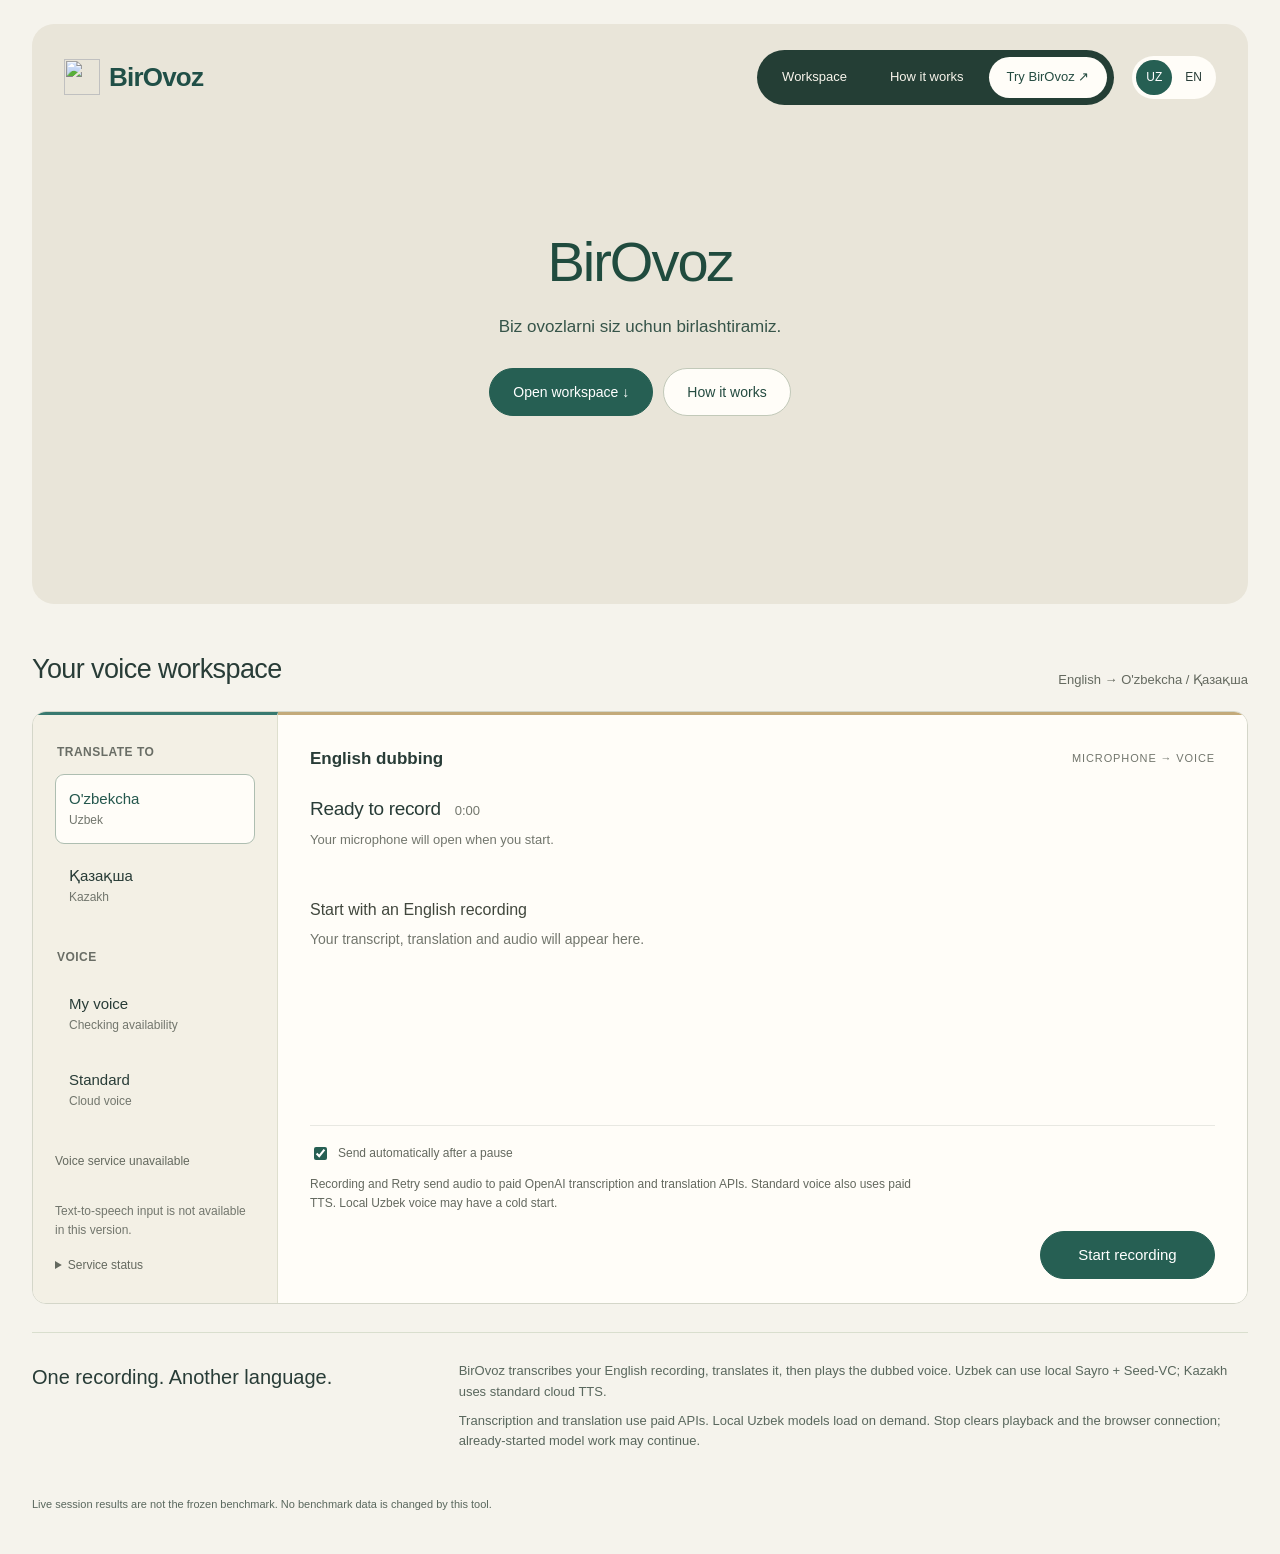
==== commit 7cdf6854: "Merge accepted BirOvoz frontend into demo" ====
--- a/product/frontend/index.html
+++ b/product/frontend/index.html
@@ -65,9 +65,12 @@
 .result-details { font-size:12px; margin-top:16px; color:#64695f; }
 .result-details summary { cursor:pointer; }
 .provider-line { margin:12px 0; }
+.result-card{ margin-top:14px; }
+.rc-tile{ min-width:0; }
+.rc-badge{ display:inline-block; padding:2px 6px; border-radius:3px; background:#f0f0e5; }
 .rc-head { display:flex; flex-wrap:wrap; gap:8px; }
 .rc-title { display:none; }
-.rc-grid { display:grid; grid-template-columns:repeat(3,1fr); gap:12px; margin:12px 0; }
+.rc-grid{ display:grid; grid-template-columns:repeat(3,1fr); gap:12px; margin:12px 0; }
 .rc-k { color:#72766d; font-size:11px; }
 .rc-v { color:#41473d; font-weight:600; }
 .app-foot { color:#72766d; font-size:11px; margin-top:22px; }
@@ -81,7 +84,7 @@
   .notice,.capability-note { grid-column:1/-1; margin:5px 0; }
   .workspace { padding:22px 18px; }
   .actions .mic-btn { flex:1; }
-  .rc-grid { grid-template-columns:repeat(2,1fr); }
+  .rc-grid{ grid-template-columns:repeat(2,minmax(0,1fr)); }
 }
 
 /* Registan welcome and a separate, readable voice workspace. */
@@ -165,6 +168,7 @@
 </div></fieldset>
 <p class="notice" id="voiceStatus" role="status">Checking voice availability…</p>
 <p class="capability-note">Text-to-speech input is not available in this version.</p>
+<details class="result-details"><summary>Service status</summary><p id="serviceStatus" role="status">Checking backend…</p></details>
 </aside>
 <section class="workspace" aria-labelledby="modeTitle">
 <div class="workspace-heading"><h2 id="modeTitle">English dubbing</h2><span class="mode">Microphone → voice</span></div>
@@ -188,7 +192,8 @@
 // 3. Same origin ('') when served by the backend itself — works on
 //    localhost, LAN, remote hosts and https (no mixed content).
 // 4. Same hostname + :8000 when served from a :3000 static server.
-// 5. http://127.0.0.1:8000 when opened directly from disk (file://).
+// 5. Empty for file:// — serve the frontend through the backend instead of
+//    making a browser-side loopback request that cannot work remotely.
 function resolveApiBase() {
   var override = null;
   try {
@@ -198,7 +203,7 @@
     override = window.BIROVOZ_API;
   }
   if (override) return String(override).replace(/\/+$/, '');
-  if (window.location.protocol === 'file:') return 'http://127.0.0.1:8000';
+  if (window.location.protocol === 'file:') return '';
   if (window.location.port === '3000') {
     return window.location.protocol + '//' + window.location.hostname + ':8000';
   }
@@ -264,6 +269,27 @@
 const canvas     = $('#waveCanvas');
 const autoSendInput = $('#autoSendInput');
 const sendRecordingBtn = $('#sendRecordingBtn');
+const benchmarkToggle = $('#benchmarkToggle');
+const benchmarkPanel = $('#benchmarkPanel');
+const benchmarkToggleIcon = $('#benchmarkToggleIcon');
+const benchmarkPrompt = $('#benchmarkPrompt');
+const benchmarkPromptText = $('#benchmarkPromptText');
+const benchmarkPromptMeta = $('#benchmarkPromptMeta');
+const benchmarkAudio = $('#benchmarkAudio');
+const benchmarkRunBtn = $('#benchmarkRun');
+const benchmarkStatus = $('#benchmarkStatus');
+const benchmarkResult = $('#benchmarkResult');
+const leaderboardLoadBtn = $('#leaderboardLoad');
+const leaderboardStatus = $('#leaderboardStatus');
+const leaderboardTable = $('#leaderboardTable');
+let benchmarkPromptCache = {};
+let benchmarkAudioUrl = null;
+let benchmarkPromptVersion = 0;
+let benchmarkRunVersion = 0;
+let benchmarkBusy = false;
+let benchmarkController = null;
+let benchmarkLastResult = null;
+let leaderboardLoaded = false;
 
 /* == VAD-CORE-START == */
 /* Pure, DOM-free VAD + HUD logic. Extracted verbatim by
@@ -390,17 +416,19 @@
 /* == DUB4-CORE-END == */
 
 /* == RESULT-CARD-CORE-START == */
-/* CP3: pure renderer for the turn result card. Input is the metrics object
-   that /api/turn/stream's 'done' event (and /api/turn's JSON) already
-   carries: {wer, cer, scored, stt_ms, llm_ms, tts_ms, total_ms}. Returns an
-   HTML string ('' when nothing renderable). DOM-free so tests extract it
-   verbatim; reuses fmtMs from the VAD-CORE block. Every value is
-   number-sanitised and only static labels enter the markup, so there is no
-   escaping surface. Missing/null fields render as an em dash, never as
-   NaN/undefined; WER/CER tiles show values only when scored === true. */
+/* CP3/CP4: pure renderer for the turn result card. Input is the metrics
+   object that /api/turn/stream's 'done' event (and /api/turn's JSON) carries.
+   It is deliberately DOM-free so tests can extract it verbatim. Values from
+   a reference or transcript are escaped here, not interpolated raw. */
 function resultCardHtml(data) {
   if (!data) return '';
   var num = function (v) { var n = Number(v); return isFinite(n) ? n : null; };
+  var text = function (v) {
+    if (v === null || v === undefined) return '';
+    return String(v).replace(/[&<>"']/g, function (c) {
+      return {'&':'&amp;','<':'&lt;','>':'&gt;','"':'&quot;',"'":'&#39;'}[c];
+    });
+  };
   var ratePct = function (v) {
     var n = num(v);
     return n === null ? null : Math.round(n * 1000) / 10;
@@ -409,9 +437,18 @@
   var scored = data.scored === true;
   var ms = {stt: num(data.stt_ms), llm: num(data.llm_ms),
             tts: num(data.tts_ms), total: num(data.total_ms)};
+  var info = data.provider_info || {};
+  var providerParts = [info.stt, info.llm, info.tts].filter(function (v) {
+    return typeof v === 'string' && v;
+  });
+  var provider = providerParts.map(text).join(' · ');
+  var reference = typeof data.reference_text === 'string' ? data.reference_text : '';
+  var transcript = typeof data.transcript === 'string' ? data.transcript : '';
+  var hasComparison = !!(reference || transcript);
   var hasLatency = (ms.stt !== null && ms.stt > 0) || (ms.llm !== null && ms.llm > 0) ||
                    (ms.tts !== null && ms.tts > 0) || (ms.total !== null && ms.total > 0);
-  if (!scored && !hasLatency) return '';
+  var hasProvider = !!provider || info.mock_mode === true;
+  if (!scored && !hasLatency && !hasComparison && !hasProvider) return '';
   var tile = function (k, vHtml, extra) {
     var cls = (vHtml === '\u2014' ? 'dim' : '') + (extra ? ' ' + extra : '');
     return '<div class="rc-tile"><div class="rc-k">' + k + '</div>' +
@@ -424,8 +461,20 @@
   var badge = scored
     ? '<span class="rc-badge ok">\u2713 Scored vs reference</span>'
     : '<span class="rc-badge">Unscored &middot; no reference text</span>';
+  var mockBadge = info.mock_mode === true
+    ? '<span class="rc-badge mock">MOCK</span>' : '';
+  var compare = hasComparison
+    ? '<div class="rc-compare">' +
+        '<div class="rc-copy"><span class="rc-copy-k">Reference</span><div class="rc-copy-v">' +
+          text(reference || '\u2014') + '</div></div>' +
+        '<div class="rc-copy"><span class="rc-copy-k">Transcript</span><div class="rc-copy-v">' +
+          text(transcript || '\u2014') + '</div></div>' +
+      '</div>' : '';
+  var providerLine = (provider || info.mock_mode === true)
+    ? '<div class="rc-provider">Provider: ' + (provider || '\u2014') + '</div>' : '';
   return '<div class="result-card">' +
-           '<div class="rc-head"><span class="rc-title">Turn result</span>' + badge + '</div>' +
+           '<div class="rc-head"><span class="rc-title">Turn result</span><span>' + badge + mockBadge + '</span></div>' +
+           compare +
            '<div class="rc-grid">' +
              tile('WER', rateVal(werPct, scored), '') +
              tile('CER', rateVal(cerPct, scored), '') +
@@ -434,6 +483,7 @@
              tile('TTS', msVal(ms.tts), '') +
              tile('\u03a3 total', msVal(ms.total), 'hi') +
            '</div>' +
+           providerLine +
          '</div>';
 }
 /* == RESULT-CARD-CORE-END == */
@@ -529,6 +579,7 @@
 /* DUB4: single exit point of a dub turn — resume listening in a hands-free
    session, otherwise release the mic and go idle. */
 function onTurnFinished() {
+  if (continuous && processingInFlight) return;
   if (continuous && micStream && !processingInFlight) {
     silentRunMs = 0;
     beginListening();
@@ -587,7 +638,10 @@
 
 /* ── Language ──────────────────────────────────────────── */
 function setLang(lang) {
+  if (language !== lang) invalidateBenchmark();
   language = lang;
+  // Keep the language and voice button groups independent. Both use the
+  // shared .lang-btn styling, but only language buttons carry data-lang.
   document.querySelectorAll('.lang-btn[data-lang]').forEach(b => {
     b.classList.toggle('active', b.dataset.lang === lang);
     b.setAttribute('aria-pressed', String(b.dataset.lang === lang));
@@ -596,7 +650,229 @@
     statusMain.textContent = lang === 'uz' ? "Speak English → O'zbekcha" : 'Speak English → Қазақша';
   }
   refreshVoiceStatus();
-}
+  if (benchmarkPanel && !benchmarkPanel.hidden) loadBenchmarkPrompts(lang);
+}
+
+/* ── CP4 prompted benchmark + frozen leaderboard ───────── */
+function toggleBenchmark() {
+  if (!benchmarkPanel) return;
+  var open = benchmarkPanel.hidden;
+  benchmarkPanel.hidden = !open;
+  benchmarkToggle.setAttribute('aria-expanded', String(open));
+  benchmarkToggleIcon.textContent = open ? '－' : '＋';
+  if (open) {
+    loadBenchmarkPrompts(language);
+    if (!leaderboardLoaded) loadLeaderboard();
+  }
+}
+
+function invalidateBenchmark() {
+  benchmarkRunVersion++;
+  benchmarkPromptVersion++;
+  if (benchmarkController) benchmarkController.abort();
+  benchmarkController = null;
+  benchmarkBusy = false;
+  var player = document.getElementById('benchmarkAudioPlayer');
+  if (player) { player.pause(); player.removeAttribute('src'); player.load(); }
+  if (benchmarkAudioUrl) URL.revokeObjectURL(benchmarkAudioUrl);
+  benchmarkAudioUrl = null;
+  benchmarkLastResult = null;
+  if (benchmarkResult) benchmarkResult.hidden = true;
+  if (benchmarkPrompt) benchmarkPrompt.value = '';
+  updateBenchmarkRunState();
+}
+
+function updateBenchmarkRunState() {
+  if (benchmarkPrompt) benchmarkPrompt.disabled = benchmarkBusy;
+  if (benchmarkAudio) benchmarkAudio.disabled = benchmarkBusy;
+  if (benchmarkRunBtn) benchmarkRunBtn.disabled = benchmarkBusy || !(
+    benchmarkPrompt && benchmarkPrompt.value && benchmarkAudio && benchmarkAudio.files &&
+    benchmarkAudio.files.length
+  );
+}
+
+async function loadBenchmarkPrompts(lang) {
+  if (!benchmarkPrompt) return;
+  var version = ++benchmarkPromptVersion;
+  benchmarkPrompt.textContent = '';
+  updateBenchmarkRunState();
+  benchmarkStatus.textContent = 'Loading prompts…';
+  try {
+    var prompts = benchmarkPromptCache[lang];
+    if (!prompts) {
+      var res = await fetch(API_BASE + '/api/prompts?language=' + encodeURIComponent(lang));
+      if (!res.ok) throw new Error('HTTP ' + res.status);
+      var body = await res.json();
+      prompts = Array.isArray(body.prompts) ? body.prompts : [];
+      benchmarkPromptCache[lang] = prompts;
+    }
+    if (version !== benchmarkPromptVersion || lang !== language) return;
+    benchmarkPrompt.textContent = '';
+    var placeholder = document.createElement('option');
+    placeholder.value = '';
+    placeholder.textContent = prompts.length ? 'Choose a reference sentence…' : 'No prompts available';
+    benchmarkPrompt.appendChild(placeholder);
+    prompts.forEach(function (p) {
+      var option = document.createElement('option');
+      option.value = typeof p.sentence === 'string' ? p.sentence : '';
+      option.textContent = (p.id || 'Prompt') + ' · ' + (p.sentence || '');
+      option.dataset.duration = p.duration_s || '';
+      benchmarkPrompt.appendChild(option);
+    });
+    benchmarkPrompt.value = '';
+    benchmarkPromptText.textContent = 'Select a prompt to see the reference sentence.';
+    benchmarkPromptMeta.textContent = '';
+    benchmarkStatus.textContent = prompts.length + ' prompts ready.';
+    updateBenchmarkRunState();
+  } catch (err) {
+    if (version !== benchmarkPromptVersion || lang !== language) return;
+    benchmarkStatus.textContent = 'Could not load prompts. Check the API connection.';
+    benchmarkPrompt.textContent = '';
+    var failed = document.createElement('option');
+    failed.value = '';
+    failed.textContent = 'Prompts unavailable';
+    benchmarkPrompt.appendChild(failed);
+    updateBenchmarkRunState();
+  }
+}
+
+function onBenchmarkPromptChange() {
+  var option = benchmarkPrompt && benchmarkPrompt.options[benchmarkPrompt.selectedIndex];
+  var sentence = benchmarkPrompt ? benchmarkPrompt.value : '';
+  benchmarkPromptText.textContent = sentence || 'Select a prompt to see the reference sentence.';
+  benchmarkPromptMeta.textContent = option && option.dataset.duration
+    ? 'Reference audio duration: ' + Number(option.dataset.duration).toFixed(2) + ' s' : '';
+  updateBenchmarkRunState();
+}
+
+function benchmarkAudioUrlFor(base64) {
+  var raw = atob(base64 || '');
+  var bytes = new Uint8Array(raw.length);
+  for (var i = 0; i < raw.length; i++) bytes[i] = raw.charCodeAt(i);
+  return URL.createObjectURL(new Blob([bytes], {type:'audio/wav'}));
+}
+
+function renderBenchmarkResult(data, reference) {
+  if (!benchmarkResult) return;
+  if (benchmarkAudioUrl) { URL.revokeObjectURL(benchmarkAudioUrl); benchmarkAudioUrl = null; }
+  var cardData = Object.assign({}, data, {reference_text: reference});
+  benchmarkLastResult = Object.assign({}, cardData, {audio:undefined, audio_parts:undefined, exported_at:new Date().toISOString()});
+  var provider = data.provider_info || {};
+  benchmarkResult.innerHTML = '<div class="benchmark-result-title">Scored turn</div>' +
+    resultCardHtml(cardData) +
+    '<button type="button" class="leaderboard-load" onclick="downloadBenchmarkResult()">Download result JSON</button>' +
+    '<div class="benchmark-provider">' + escapeHtml(data.response_text || '') + '</div>' +
+    (data.audio ? '<audio id="benchmarkAudioPlayer" controls preload="none"></audio>' : '');
+  if (data.audio) {
+    benchmarkAudioUrl = benchmarkAudioUrlFor(data.audio);
+    var player = document.getElementById('benchmarkAudioPlayer');
+    if (player) player.src = benchmarkAudioUrl;
+  }
+  benchmarkResult.hidden = false;
+  benchmarkStatus.textContent = provider.mock_mode === true
+    ? 'Complete. MOCK mode is shown honestly on the result card.' : 'Complete.';
+}
+
+function cancelBenchmark() {
+  invalidateBenchmark();
+  benchmarkStatus.textContent = 'Cancelled. Select a prompt to start again.';
+}
+
+function downloadBenchmarkResult() {
+  if (!benchmarkLastResult) return;
+  const url = URL.createObjectURL(new Blob([JSON.stringify(benchmarkLastResult, null, 2)], {type:'application/json'}));
+  const link = document.createElement('a');
+  link.href = url;
+  link.download = 'birovoz-benchmark-' + benchmarkLastResult.language + '.json';
+  link.click();
+  setTimeout(() => URL.revokeObjectURL(url), 1000);
+}
+
+async function runBenchmark() {
+  if (benchmarkBusy || !benchmarkAudio || !benchmarkAudio.files || !benchmarkAudio.files.length || !benchmarkPrompt.value) return;
+  var file = benchmarkAudio.files[0];
+  if (!file.size || file.size > 10 * 1024 * 1024) {
+    benchmarkStatus.textContent = 'Choose a non-empty recording of at most 10 MB.';
+    return;
+  }
+  var reference = benchmarkPrompt.value;
+  var form = new FormData();
+  form.append('audio', file, file.name || 'benchmark-recording');
+  form.append('conversation_id', 'benchmark-' + newConversationId());
+  form.append('language', language);
+  form.append('reference_text', reference);
+  form.append('mode', 'chat');
+  var version = ++benchmarkRunVersion;
+  var controller = new AbortController();
+  benchmarkController = controller;
+  var timedOut = false;
+  var timeout = setTimeout(() => { timedOut = true; controller.abort(); }, 900000);
+  benchmarkBusy = true;
+  updateBenchmarkRunState();
+  benchmarkStatus.textContent = 'Scoring recording…';
+  benchmarkResult.hidden = true;
+  try {
+    // Keep the benchmark upload on the non-streaming scoring contract. Split
+    // the path literal so the live dubbing stream contract remains explicit
+    // to regression checks and to readers of this file.
+    var res = await fetch(API_BASE + '/api/' + 'turn', {method:'POST', body:form, signal:controller.signal});
+    var body = await res.json();
+    if (!res.ok) throw new Error(body.detail || 'HTTP ' + res.status);
+    if (version !== benchmarkRunVersion) return;
+    renderBenchmarkResult(body, reference);
+  } catch (err) {
+    if (version !== benchmarkRunVersion) return;
+    benchmarkStatus.textContent = timedOut ? 'Benchmark timed out. Check the backend, then retry.' : 'Benchmark failed: ' + err.message;
+  } finally {
+    clearTimeout(timeout);
+    if (version === benchmarkRunVersion) {
+      benchmarkBusy = false;
+      benchmarkController = null;
+      updateBenchmarkRunState();
+    }
+  }
+}
+
+function leaderboardValue(value, percent) {
+  if (value === null || value === undefined || value === '' || typeof value === 'boolean') return '—';
+  var n = Number(value);
+  if (!isFinite(n)) return '—';
+  return percent ? (n * 100).toFixed(1) + '%' : Math.round(n) + ' ms';
+}
+
+async function loadLeaderboard() {
+  if (!leaderboardTable) return;
+  leaderboardLoadBtn.disabled = true;
+  leaderboardStatus.textContent = 'Loading leaderboard…';
+  try {
+    var res = await fetch(API_BASE + '/api/leaderboard');
+    if (!res.ok) throw new Error('HTTP ' + res.status);
+    var body = await res.json();
+    var rows = Array.isArray(body.rows) ? body.rows : [];
+    var html = '<table class="leaderboard-table"><thead><tr>' +
+      '<th>Model</th><th>Lang</th><th>Condition</th><th>WER</th><th>CER</th><th>P50</th></tr></thead><tbody>';
+    rows.forEach(function (row) {
+      html += '<tr><td>' + escapeHtml(row.model || '—') + '</td>' +
+        '<td>' + escapeHtml(row.language || '—') + '</td>' +
+        '<td>' + escapeHtml(row.condition || '—') + '</td>' +
+        '<td class="metric">' + leaderboardValue(row.wer, true) + '</td>' +
+        '<td class="metric">' + leaderboardValue(row.cer, true) + '</td>' +
+        '<td class="metric">' + leaderboardValue(row.p50_ms, false) + '</td></tr>';
+    });
+    html += '</tbody></table>';
+    leaderboardTable.innerHTML = html;
+    leaderboardTable.hidden = false;
+    leaderboardLoaded = true;
+    leaderboardStatus.textContent = rows.length + ' frozen result rows · read-only';
+  } catch (err) {
+    leaderboardStatus.textContent = 'Could not load leaderboard. Check the API connection.';
+  } finally {
+    leaderboardLoadBtn.disabled = false;
+  }
+}
+
+if (benchmarkPrompt) benchmarkPrompt.addEventListener('change', onBenchmarkPromptChange);
+if (benchmarkAudio) benchmarkAudio.addEventListener('change', updateBenchmarkRunState);
 
 /* ── Voice provider (VC1 + CP5 local clone) ─────────────── */
 function _selectMyVoiceProvider(st) {
@@ -675,6 +951,11 @@
   }
 }
 async function setVoiceProvider(provider) {
+  if (processingInFlight) {
+    const label = document.getElementById('voiceStatus');
+    if (label) label.textContent = 'Finish or stop the current dub before changing voice.';
+    return;
+  }
   // If the chip says 'local-clone' but the server only has ElevenLabs
   // configured, transparently switch to elevenlabs so the old env path
   // keeps working when local clone isn't set up.
@@ -739,12 +1020,17 @@
 }
 
 /* ── Microphone lifecycle (opened once per exchange, reused for barge-in) ── */
-async function openMic() {
-  if (micStream) return;
+let captureVersion = 0;
+async function openMic(version = captureVersion) {
+  if (!navigator.mediaDevices || !navigator.mediaDevices.getUserMedia || typeof MediaRecorder === 'undefined') {
+    throw new Error('Microphone recording needs HTTPS or localhost and a supported browser. You can upload an English recording below.');
+  }
+  if (micStream) return true;
   const stream = await navigator.mediaDevices.getUserMedia({audio:{
     channelCount:1, sampleRate:16000,
     echoCancellation:true, noiseSuppression:true
   }});
+  if (version !== captureVersion) { cleanupStream(stream); return false; }
   micStream = stream;
 
   audioCtx = new (window.AudioContext || window.webkitAudioContext)();
@@ -757,6 +1043,7 @@
   micMimeType = MediaRecorder.isTypeSupported('audio/webm;codecs=opus')
     ? 'audio/webm;codecs=opus'
     : MediaRecorder.isTypeSupported('audio/webm') ? 'audio/webm' : 'audio/mp4';
+  return true;
 }
 
 function releaseMic() {
@@ -825,12 +1112,13 @@
 
 /* ── Start capture: VAD auto-sends; tap-to-stop preserved as fallback ── */
 async function startRecording() {
+  const version = ++captureVersion;
   hideError();
   setState(STATE.PROCESSING);
   statusMain.textContent = 'Requesting microphone…';
 
   try {
-    await openMic();
+    if (!(await openMic(version)) || version !== captureVersion) return;
     if (mediaRecorder && mediaRecorder.state === 'recording') return;
     continuous = autoSendInput.checked;
     silentRunMs = 0;
@@ -848,6 +1136,7 @@
       startWaveform();
     }
   } catch (err) {
+    if (version !== captureVersion) return;
     releaseMic();
     setState(STATE.IDLE);
     if (err.name === 'NotAllowedError' || err.name === 'PermissionDeniedError') {
@@ -988,8 +1277,11 @@
     statusMain.textContent = 'Still processing — finish current dub first';
     return;
   }
+  const version = captureVersion;
   const blob = new Blob(audioChunks, {type: mediaRecorder.mimeType});
-  if (!(await isCaptureValid(blob))) {
+  const valid = await isCaptureValid(blob);
+  if (version !== captureVersion) return;
+  if (!valid) {
     // DUB4FIX: invalid capture — end the loop quietly with a clear local
     // message instead of burning a request on garbage (backend stays 422-free).
     releaseMic();
@@ -1014,6 +1306,7 @@
 async function sendRequest(formData) {
   // DUB2: consume the NDJSON stream from /api/turn/stream. The first audio
   // part starts playback while later sentences are still being synthesized.
+  if (processingInFlight) return;
   processingInFlight = true;
   const requestedVoice=typeof document==='undefined'?null:(document.querySelector('.lang-btn[data-voice].active')?.dataset.voice || null);
   const ctrl = new AbortController();
@@ -1021,6 +1314,10 @@
   const meta = {};
   const parts = [], texts = [];
   dubQueue = {parts: parts, idx: 0, btn: null, active: true, streaming: true, closed: false};
+  const requestQueue = dubQueue;
+  let timedOut = false;
+  const requestTimer = setTimeout(() => { timedOut = true; ctrl.abort(); }, 900000);
+  let reader = null;
   let armed = false, doneData = null;
   try {
     const res = await fetch(API_BASE + '/api/turn/stream', {method:'POST', body:formData, signal:ctrl.signal});
@@ -1030,14 +1327,19 @@
       try { const j = await res.json(); if (j && j.detail) d = j.detail; } catch (e) {}
       throw new Error(d);
     }
-    const reader = res.body.getReader();
+    if (!res.body) throw new Error('Streaming is unavailable in this browser.');
+    reader = res.body.getReader();
     const dec = new TextDecoder();
     let bufTxt = '';
     while (true) {
       const rd = await reader.read();
-      if (streamCtrl !== ctrl || ctrl.signal.aborted) return;
-      if (rd.done) break;
-      bufTxt += dec.decode(rd.value, {stream: true});
+      if (ctrl.signal.aborted || streamCtrl !== ctrl) return;
+      if (rd.done) {
+        bufTxt += dec.decode();
+        if (bufTxt.trim()) bufTxt += '\n';
+        else break;
+      }
+      if (!rd.done) bufTxt += dec.decode(rd.value, {stream: true});
       let nl;
       while ((nl = bufTxt.indexOf('\n')) >= 0) {
         const line = bufTxt.slice(0, nl).trim();
@@ -1045,14 +1347,21 @@
         if (!line) continue;
         const ev = JSON.parse(line);
         if (streamCtrl !== ctrl || ctrl.signal.aborted) return;
+        if (doneData) throw new Error('Unexpected data after the completed dub.');
         if (ev.type === 'meta') {
           Object.assign(meta, ev);
         } else if (ev.type === 'part') {
+          if (ev.index !== parts.length || !ev.audio || typeof ev.text !== 'string') {
+            throw new Error('Invalid or out-of-order audio from the server. Please retry.');
+          }
           parts.push(ev.audio); texts.push(ev.text);
           if (!armed) { armed = true; setState(STATE.SPEAKING); playQueueNext(); }
           else { pumpQueue(); }
           statusHint.textContent = '\u{1F50A} ' + ev.text;  // live caption
         } else if (ev.type === 'done') {
+          if (!parts.length || typeof ev.audio !== 'string' || !ev.audio || typeof ev.response_text !== 'string') {
+            throw new Error('Server returned an incomplete dub. Please retry.');
+          }
           doneData = ev;
           dubQueue.closed = true;
           const data = {
@@ -1070,27 +1379,29 @@
           throw new Error(ev.detail || 'Streaming pipeline error');
         }
       }
-    }
-    if (!doneData && state !== STATE.ERROR) {
-      dubQueue.closed = true;
-      pumpQueue();   // stream truncated: drain what arrived, then finish the turn
-    }
+      if (rd.done || doneData) break;
+    }
+    if (!doneData) throw new Error('Connection ended before the dub was complete. Please retry.');
   } catch (err) {
-    if (streamCtrl !== ctrl || ctrl.signal.aborted) return;
-    if (err && err.name === 'AbortError') {
+    if (streamCtrl !== ctrl) return;
+    if (err && err.name === 'AbortError' && !timedOut) {
       // DUB2: barge-in / end-session cancelled the stream — stop silently.
-      dubQueue.active = false;
+      requestQueue.active = false;
+      if (state === STATE.PROCESSING) { releaseMic(); setState(STATE.IDLE); }
       return;
     }
     dubQueue.active = false;
     console.error('Request failed:', err);
     setState(STATE.ERROR);
-    showError(err.message || 'Something went wrong. Tap Retry or record again.');
+    showError(timedOut ? 'Dubbing timed out. Stop the backend if a local model is stuck, then try again.' : (err.message || 'Something went wrong. Tap Retry or record again.'));
   } finally {
+    clearTimeout(requestTimer);
     if (streamCtrl === ctrl) {
       processingInFlight = false;
       streamCtrl = null;
-    }
+      if (doneData && !requestQueue.active && !currentAudio) onTurnFinished();
+    }
+    if (reader) { try { await reader.cancel(); } catch (e) {} }
   }
 }
 
@@ -1149,7 +1460,8 @@
   player.onerror=()=>{if(currentAudio!==player)return;currentAudio=null;showError('Unable to play this WAV. Try Download WAV.');};
 }
 function displayTurn(data) {
-  if(chatEmpty)chatEmpty.remove();
+  const placeholder = chatEl.querySelector('.chat-empty');
+  if (placeholder) placeholder.remove();
   const langLabel=data.language==='uz'?'Uzbek':'Kazakh';
   const userDiv=document.createElement('div');userDiv.className='msg user';
   userDiv.innerHTML='<div class="msg-meta">English transcript · '+data.turn_number+'</div><div class="msg-text">'+escapeHtml(data.transcript)+'</div>';
@@ -1162,7 +1474,7 @@
   aiDiv.innerHTML='<div class="msg-meta">'+langLabel+' translation '+badge+'</div><div class="msg-text">'+escapeHtml(data.response_text)+
     '<audio class="result-player" controls preload="metadata" aria-label="Translated audio '+data.turn_number+'"></audio>'+
     '<div class="result-actions"><button class="play-again" data-audio-idx="'+audioIdx+'" onclick="playAudioByIndex('+audioIdx+',this)">Play again</button><a class="download-wav">Download WAV</a></div>'+
-    '<details class="result-details"><summary>Provider and timing</summary><p class="provider-line">Actual TTS: '+escapeHtml(actual)+'<br>STT: '+escapeHtml(info.stt || 'Not reported')+'<br>Translation: '+escapeHtml(info.llm || 'Not reported')+'</p>'+resultCardHtml(data)+'<p>Live session diagnostics; not a new benchmark score.</p></details></div>';
+    '<details class="result-details"><summary>Provider and timing</summary><p class="provider-line">Actual TTS: '+escapeHtml(actual)+'<br>STT: '+escapeHtml(info.stt || 'Not reported')+'<br>Translation: '+escapeHtml(info.llm || 'Not reported')+'</p>'+resultCardHtml(data) +'<p>Live session diagnostics; not a new benchmark score.</p></details></div>';
   chatEl.appendChild(aiDiv);mountResultPlayer(aiDiv,audioIdx);
 }
 
@@ -1226,7 +1538,12 @@
 
 function playAudio(base64Audio, btn, chain) {
   if (currentAudioUrl) { URL.revokeObjectURL(currentAudioUrl); currentAudioUrl = null; }
-  if (currentAudio)    { currentAudio.pause(); currentAudio = null; }
+  if (currentAudio) {
+    currentAudio.onended = null;
+    currentAudio.onerror = null;
+    currentAudio.pause();
+    currentAudio = null;
+  }
 
   const bytes = atob(base64Audio);
   const arr = new Uint8Array(bytes.length);
@@ -1277,6 +1594,8 @@
     if (currentAudio !== audio) return;
     cleanup();
     if (err && err.name === 'NotAllowedError') {
+      dubQueue.active = false;
+      continuous = false;
       // Autoplay blocked by the browser: point at the inline Play control
       // instead of failing silently. The mic stays usable.
       paintPlayButton(btn || latestPlayButton(), 'tap');
@@ -1372,6 +1691,8 @@
 
 /* ── Error helpers ─────────────────────────────────────── */
 function showError(msg) {
+  cancelStream();
+  stopCurrentPlayback();
   // DUB4: any error ends the hands-free session — the loop never retries
   // behind the user's back. Tapping the mic afterwards starts a fresh one.
   continuous = false;
@@ -1389,6 +1710,80 @@
   if (state === STATE.ERROR) { releaseMic(); setState(STATE.IDLE); }
 }
 
+function stopCurrentPlayback() {
+  dubQueue.active = false;
+  if (currentAudio) {
+    currentAudio.onended = null;
+    currentAudio.onerror = null;
+    currentAudio.pause();
+    currentAudio = null;
+  }
+  if (currentAudioUrl) URL.revokeObjectURL(currentAudioUrl);
+  currentAudioUrl = null;
+  resetPlayButtons();
+}
+
+function stopSession() {
+  captureVersion++;
+  continuous = false;
+  restartPending = false;
+  silentRunMs = 0;
+  captureAction = 'discard';
+  cancelStream();
+  stopCurrentPlayback();
+  stopVadLoop();
+  releaseMic();
+  hideError();
+  setState(STATE.IDLE);
+  statusMain.textContent = 'Stopped — tap the mic to start again';
+  statusHint.textContent = '';
+}
+
+function resetSession() {
+  stopSession();
+  conversationId = newConversationId();
+  turnNumber = 0;
+  lastFormData = null;
+  turnAudio = [];
+  chatEl.textContent = '';
+  const empty = document.createElement('div');
+  empty.className = 'chat-empty';
+  empty.textContent = 'New session. Speak English or upload a recording to start.';
+  chatEl.appendChild(empty);
+  statusMain.textContent = 'New session — ready';
+}
+
+async function dubUploadedRecording() {
+  if (processingInFlight) { statusHint.textContent = 'Wait for the current dub or press Stop.'; return; }
+  const input = document.getElementById('dubFile');
+  const file = input && input.files[0];
+  if (!file) { statusHint.textContent = 'Choose an English audio recording first.'; return; }
+  if (!file.size || file.size > 10 * 1024 * 1024) {
+    statusHint.textContent = 'Choose a non-empty recording of at most 10 MB.'; return;
+  }
+  stopSession();
+  const form = new FormData();
+  form.append('audio', file, file.name);
+  form.append('conversation_id', conversationId);
+  form.append('language', language);
+  form.append('mode', 'dub');
+  form.append('source_language', 'en');
+  lastFormData = form;
+  setState(STATE.PROCESSING);
+  await sendRequest(form);
+}
+
+function downloadDub(idx) {
+  const audio = turnAudio[idx];
+  if (!audio) return;
+  const url = benchmarkAudioUrlFor(audio);
+  const link = document.createElement('a');
+  link.href = url;
+  link.download = 'birovoz-dub-' + (idx + 1) + '.wav';
+  link.click();
+  setTimeout(() => URL.revokeObjectURL(url), 1000);
+}
+
 /* ── Helpers ───────────────────────────────────────────── */
 function escapeHtml(str) {
   const d = document.createElement('div');
@@ -1399,8 +1794,29 @@
   if (stream) stream.getTracks().forEach(t => t.stop());
 }
 
+async function refreshServiceStatus() {
+  const label = document.getElementById('serviceStatus');
+  const controller = new AbortController();
+  const timer = setTimeout(() => controller.abort(), 10000);
+  try {
+    const response = await fetch(API_BASE + '/health', {signal:controller.signal});
+    if (!response.ok) throw new Error('HTTP ' + response.status);
+    const info = await response.json();
+    label.textContent = (info.mock_mode ? 'MOCK demo — canned speech and beep audio' : 'Live providers configured') +
+      (info.audio_tools_ready ? ' · Audio tools ready' : ' · Install ffmpeg and ffprobe before recording') +
+      ' · Up to ' + info.max_audio_duration_seconds + ' s / ' + info.max_audio_size_mb + ' MB per recording';
+  } catch (error) {
+    label.textContent = 'Backend unavailable — start BirOvoz, then reload this page.';
+  } finally { clearTimeout(timer); }
+}
+refreshServiceStatus();
+
 /* ── Init ──────────────────────────────────────────────── */
 window.addEventListener('beforeunload', () => {
+  cancelStream();
+  if (benchmarkController) benchmarkController.abort();
+  releaseMic();
+  if (benchmarkAudioUrl) URL.revokeObjectURL(benchmarkAudioUrl);
   if (currentAudio)    currentAudio.pause();
   if (currentAudioUrl) URL.revokeObjectURL(currentAudioUrl);
   resultAudioUrls.forEach(url=>URL.revokeObjectURL(url));
